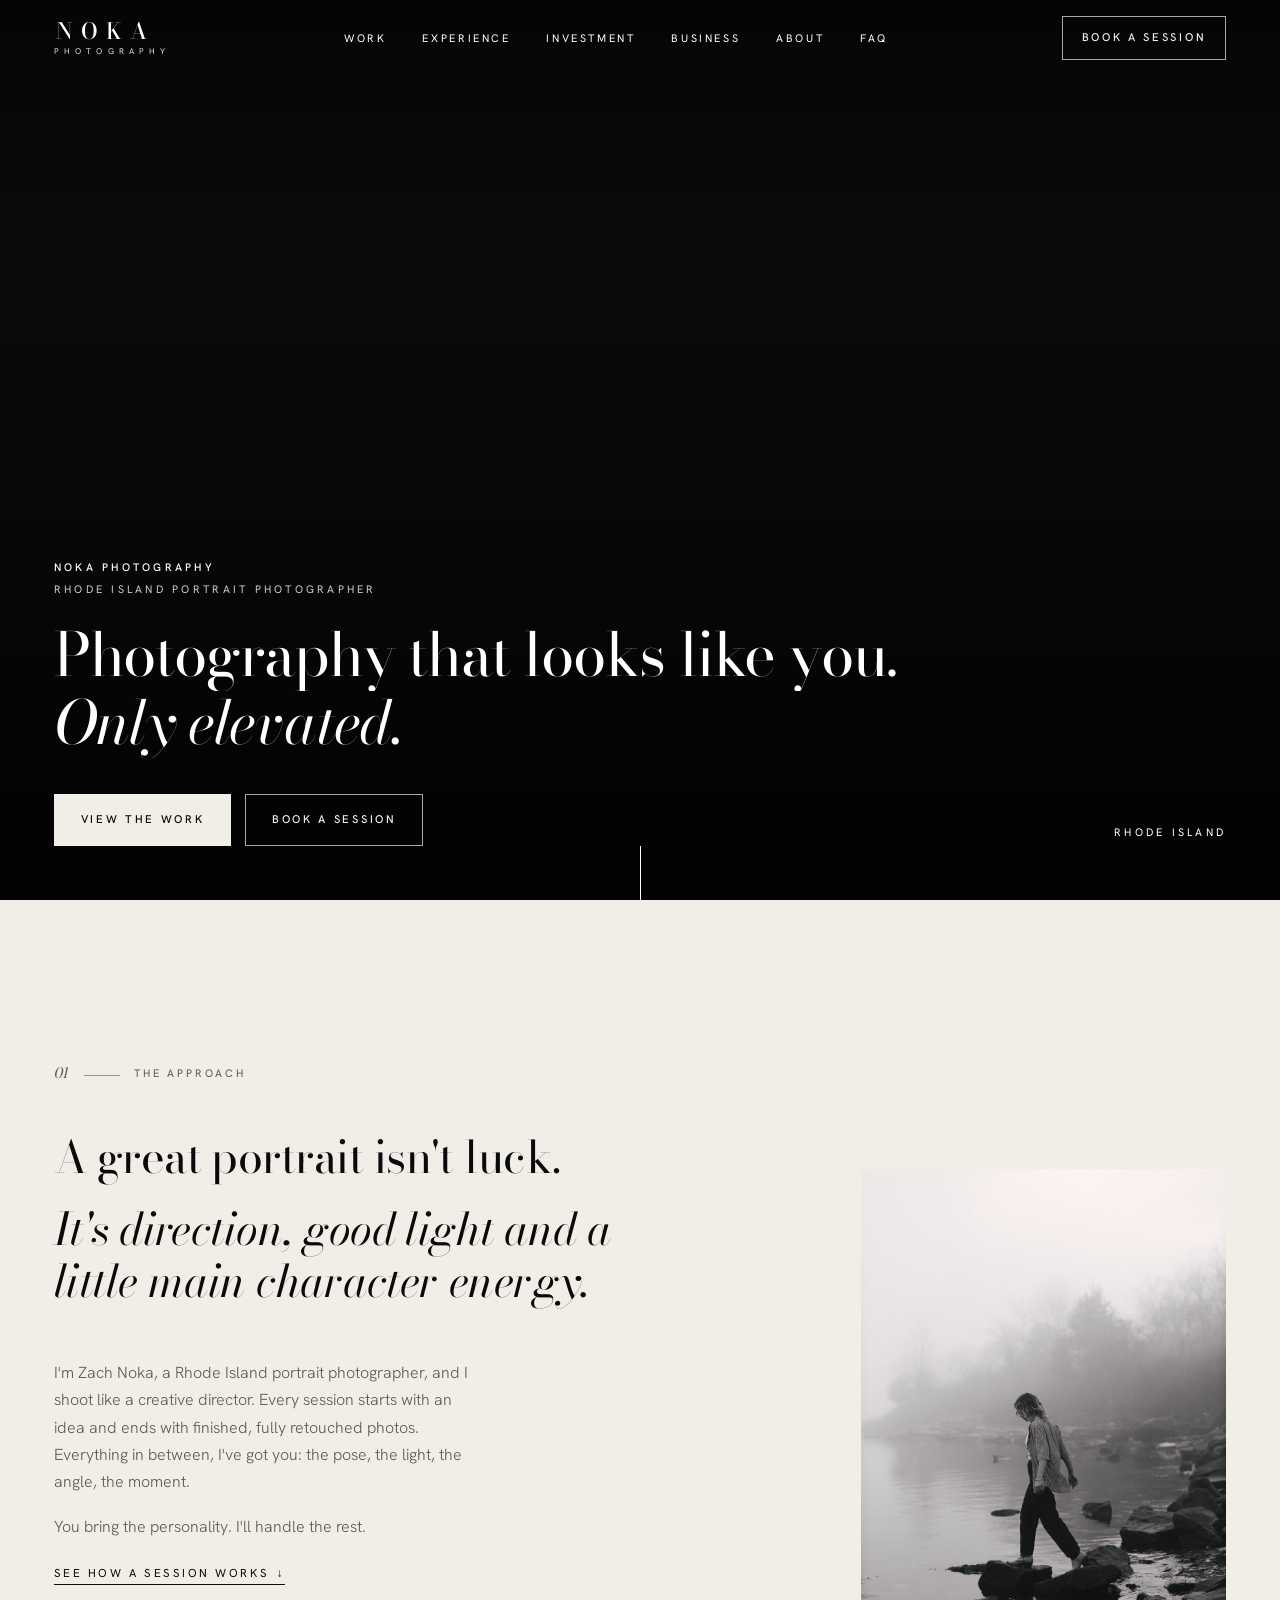
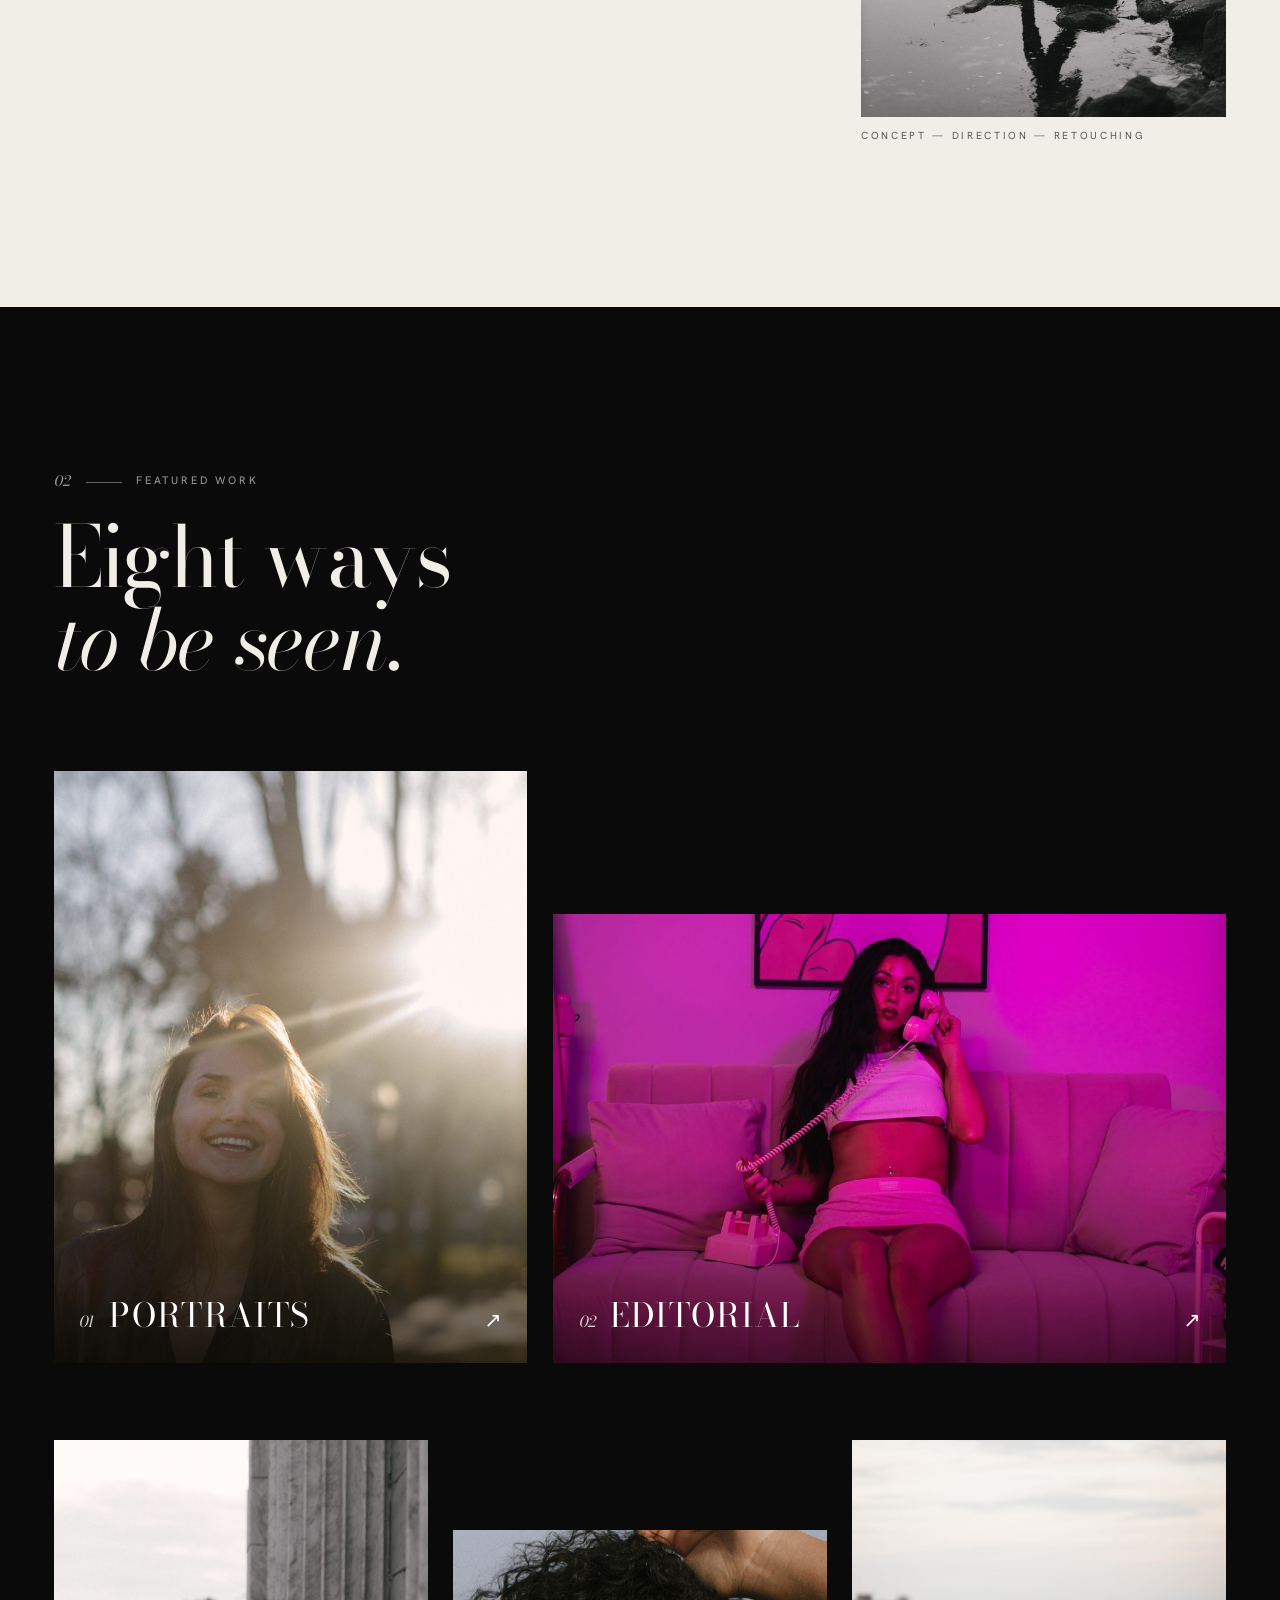
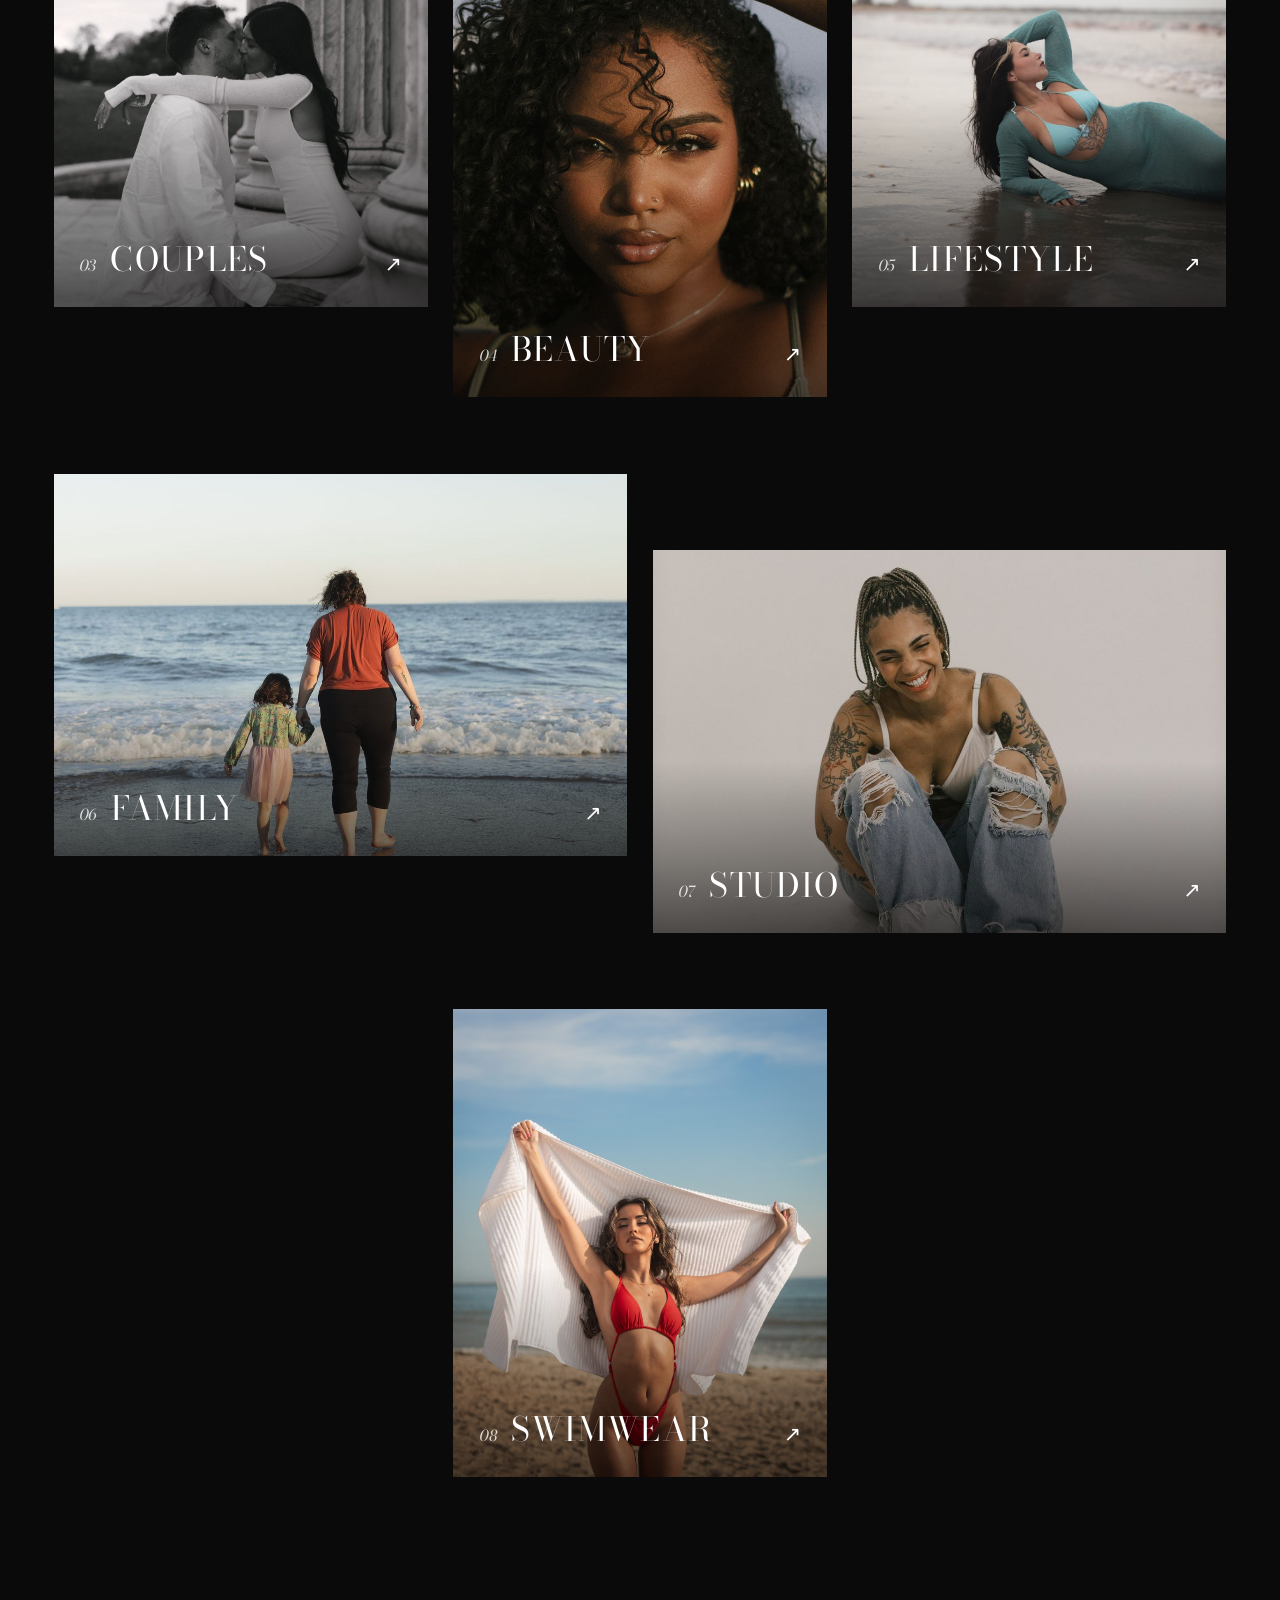
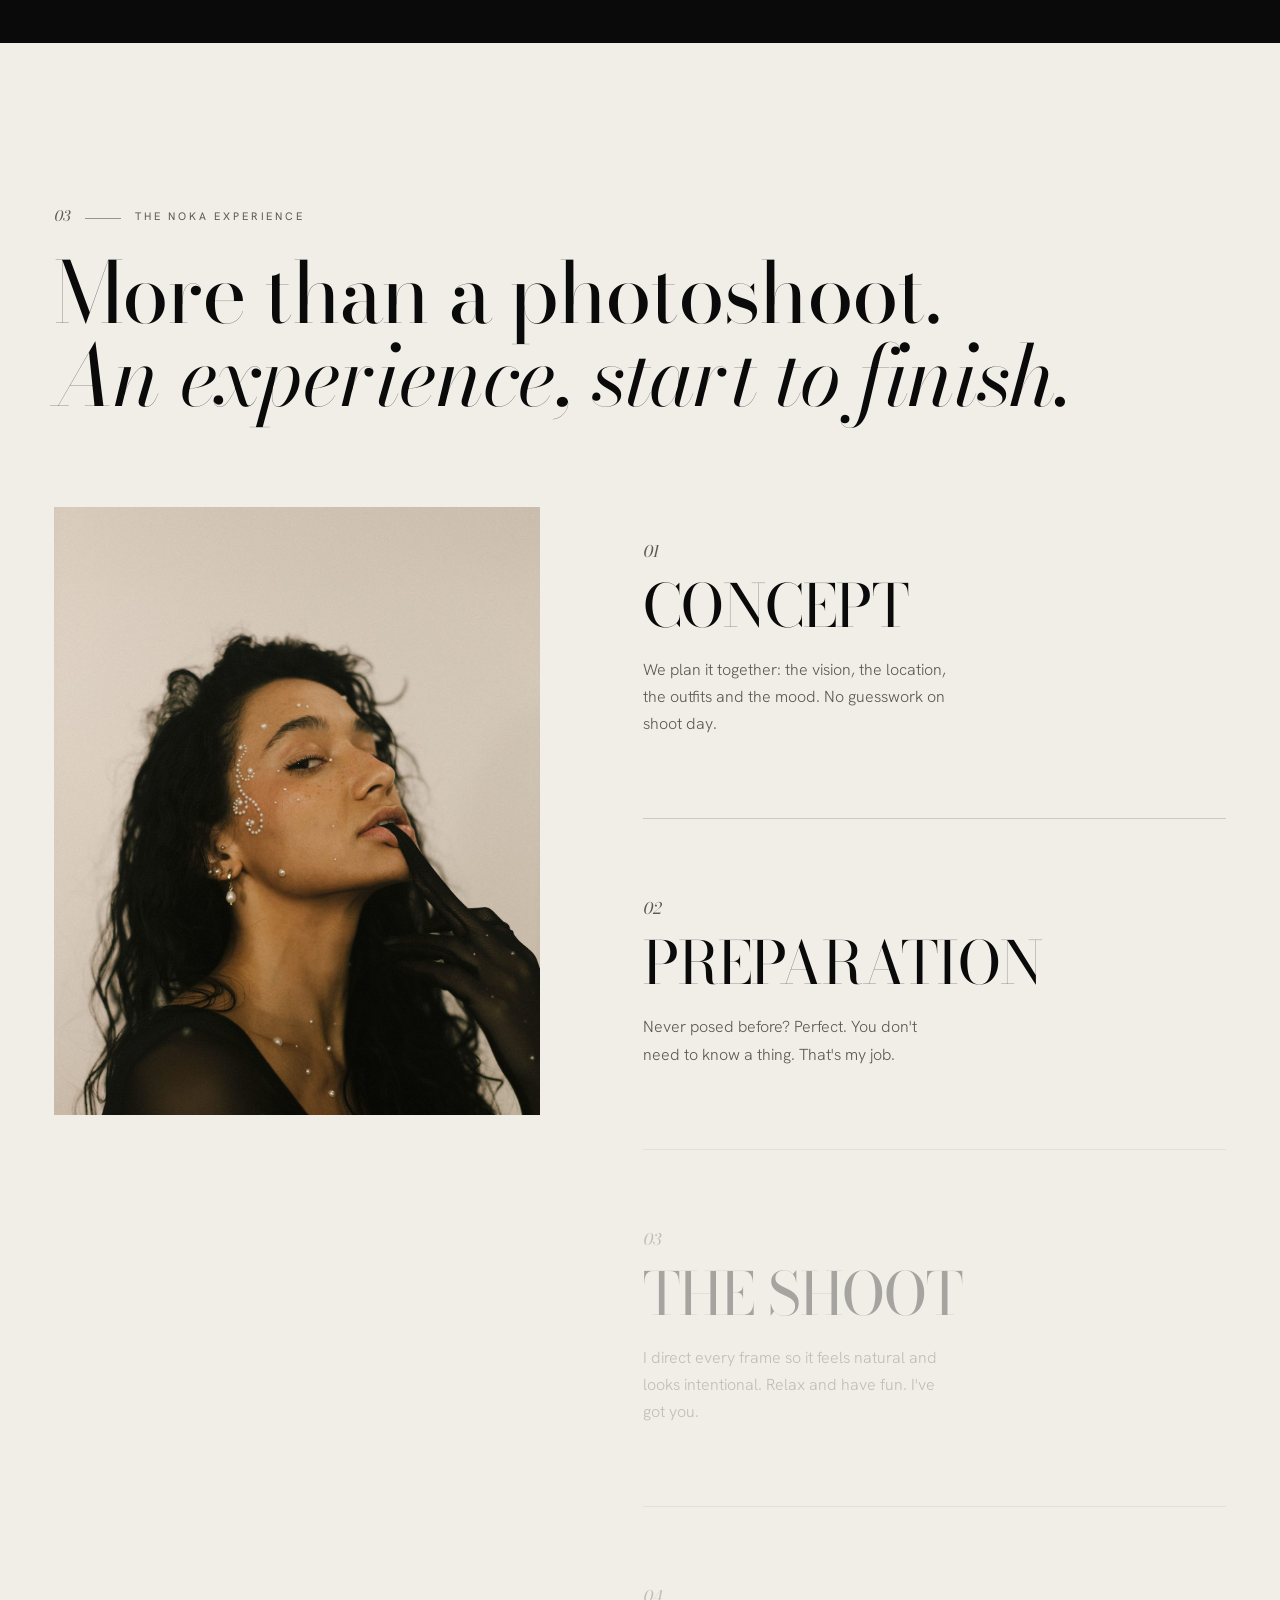
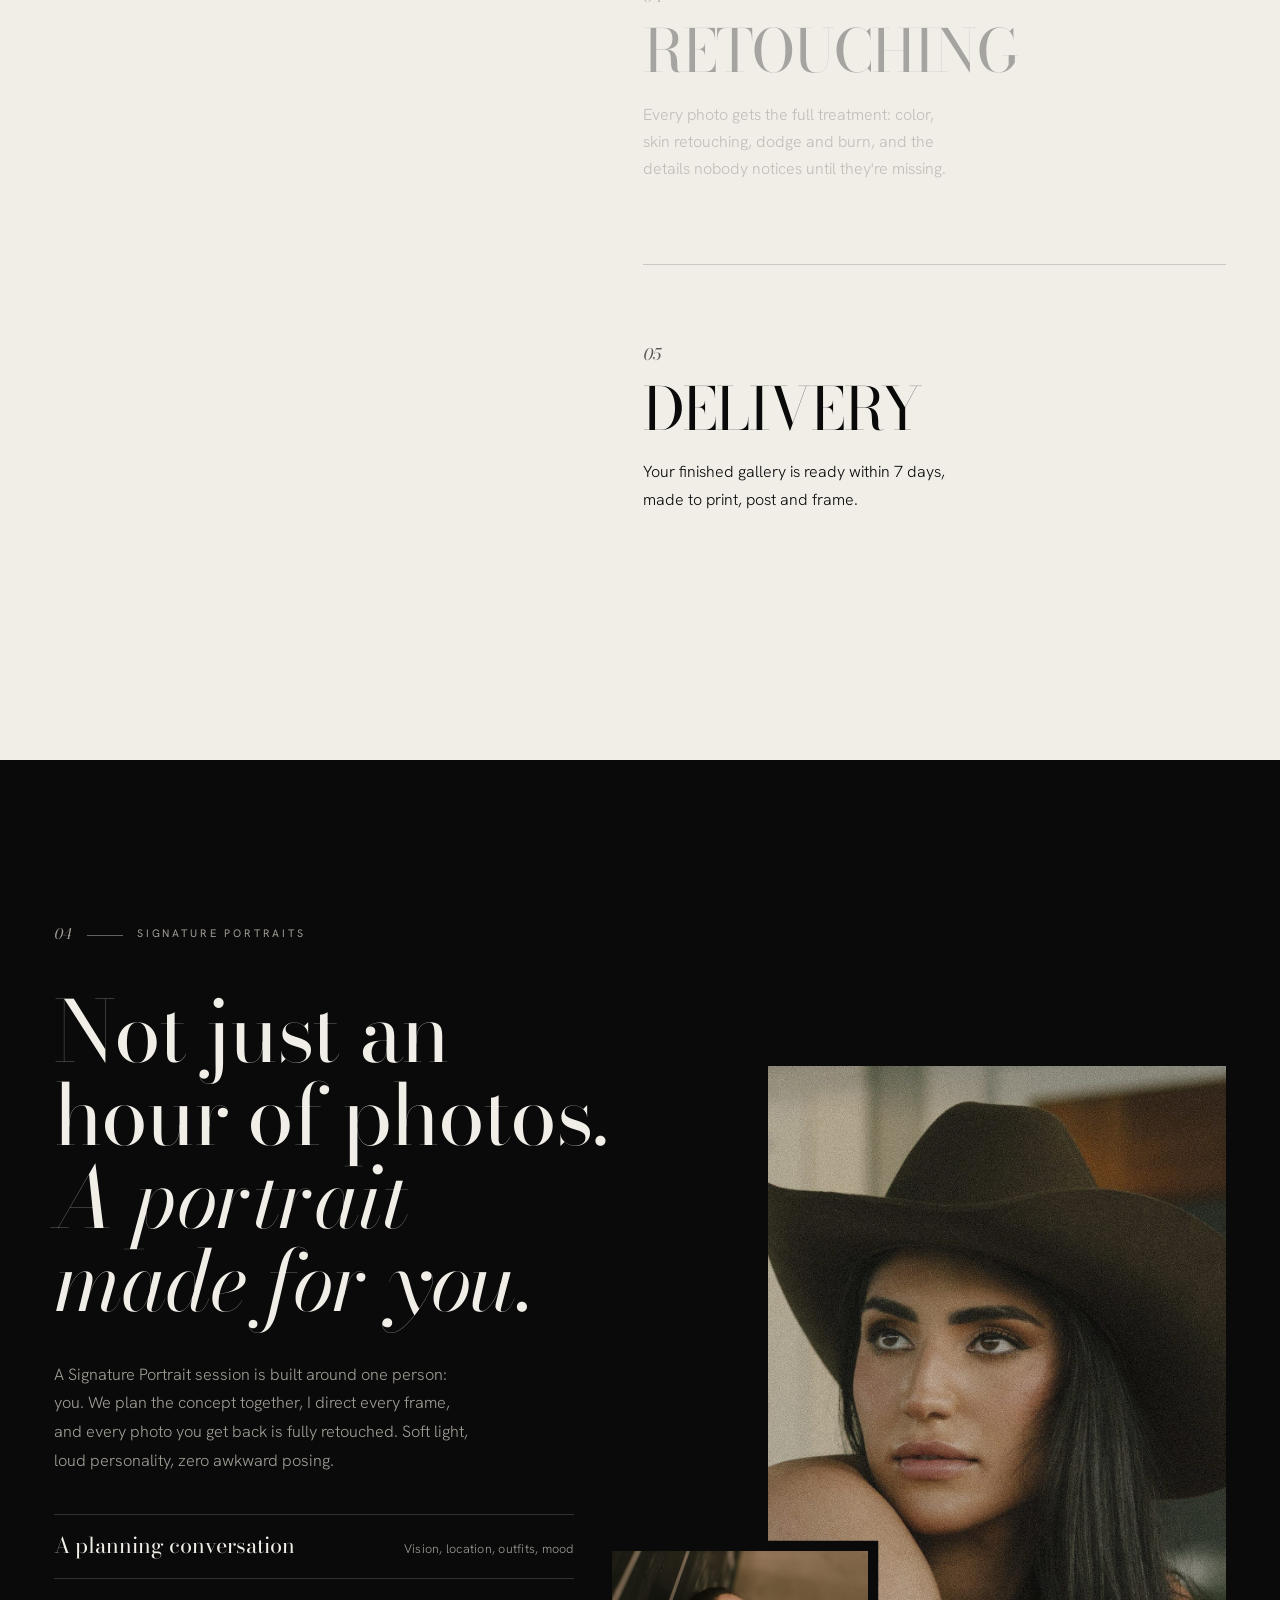
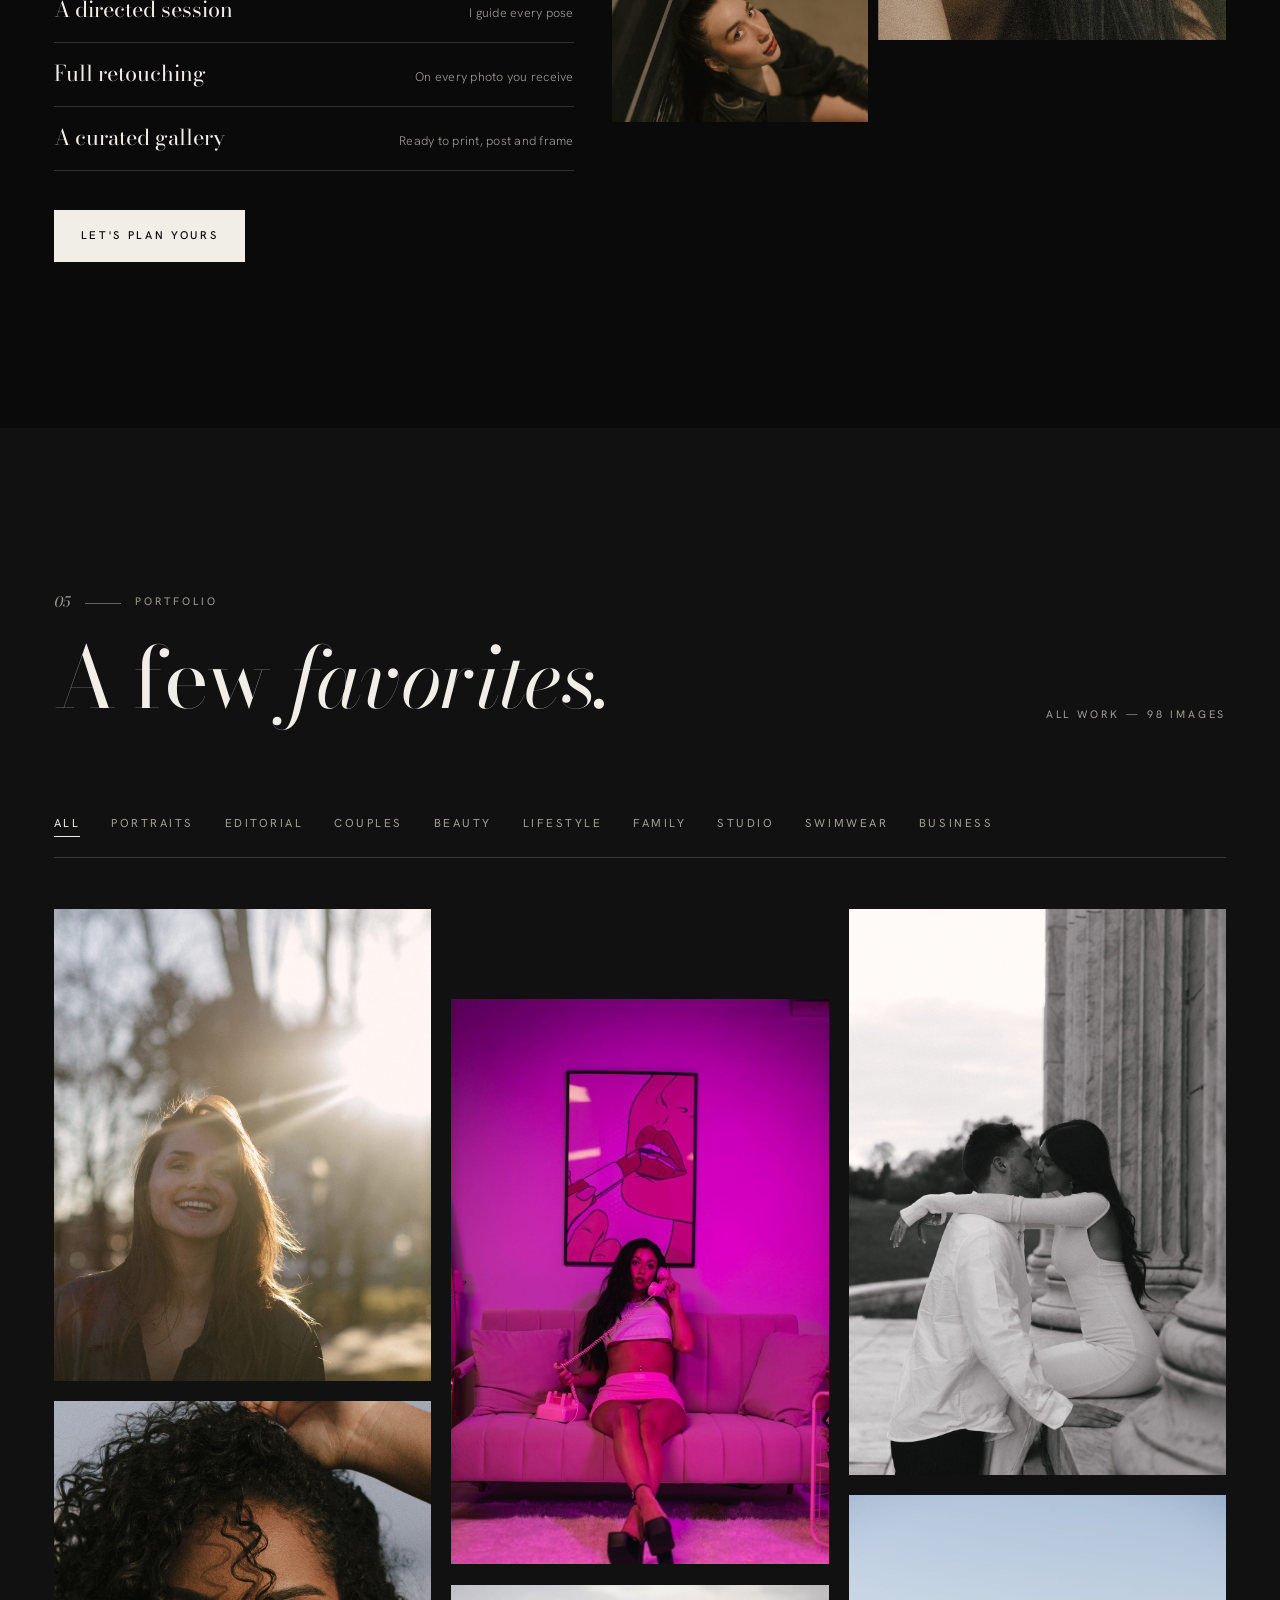
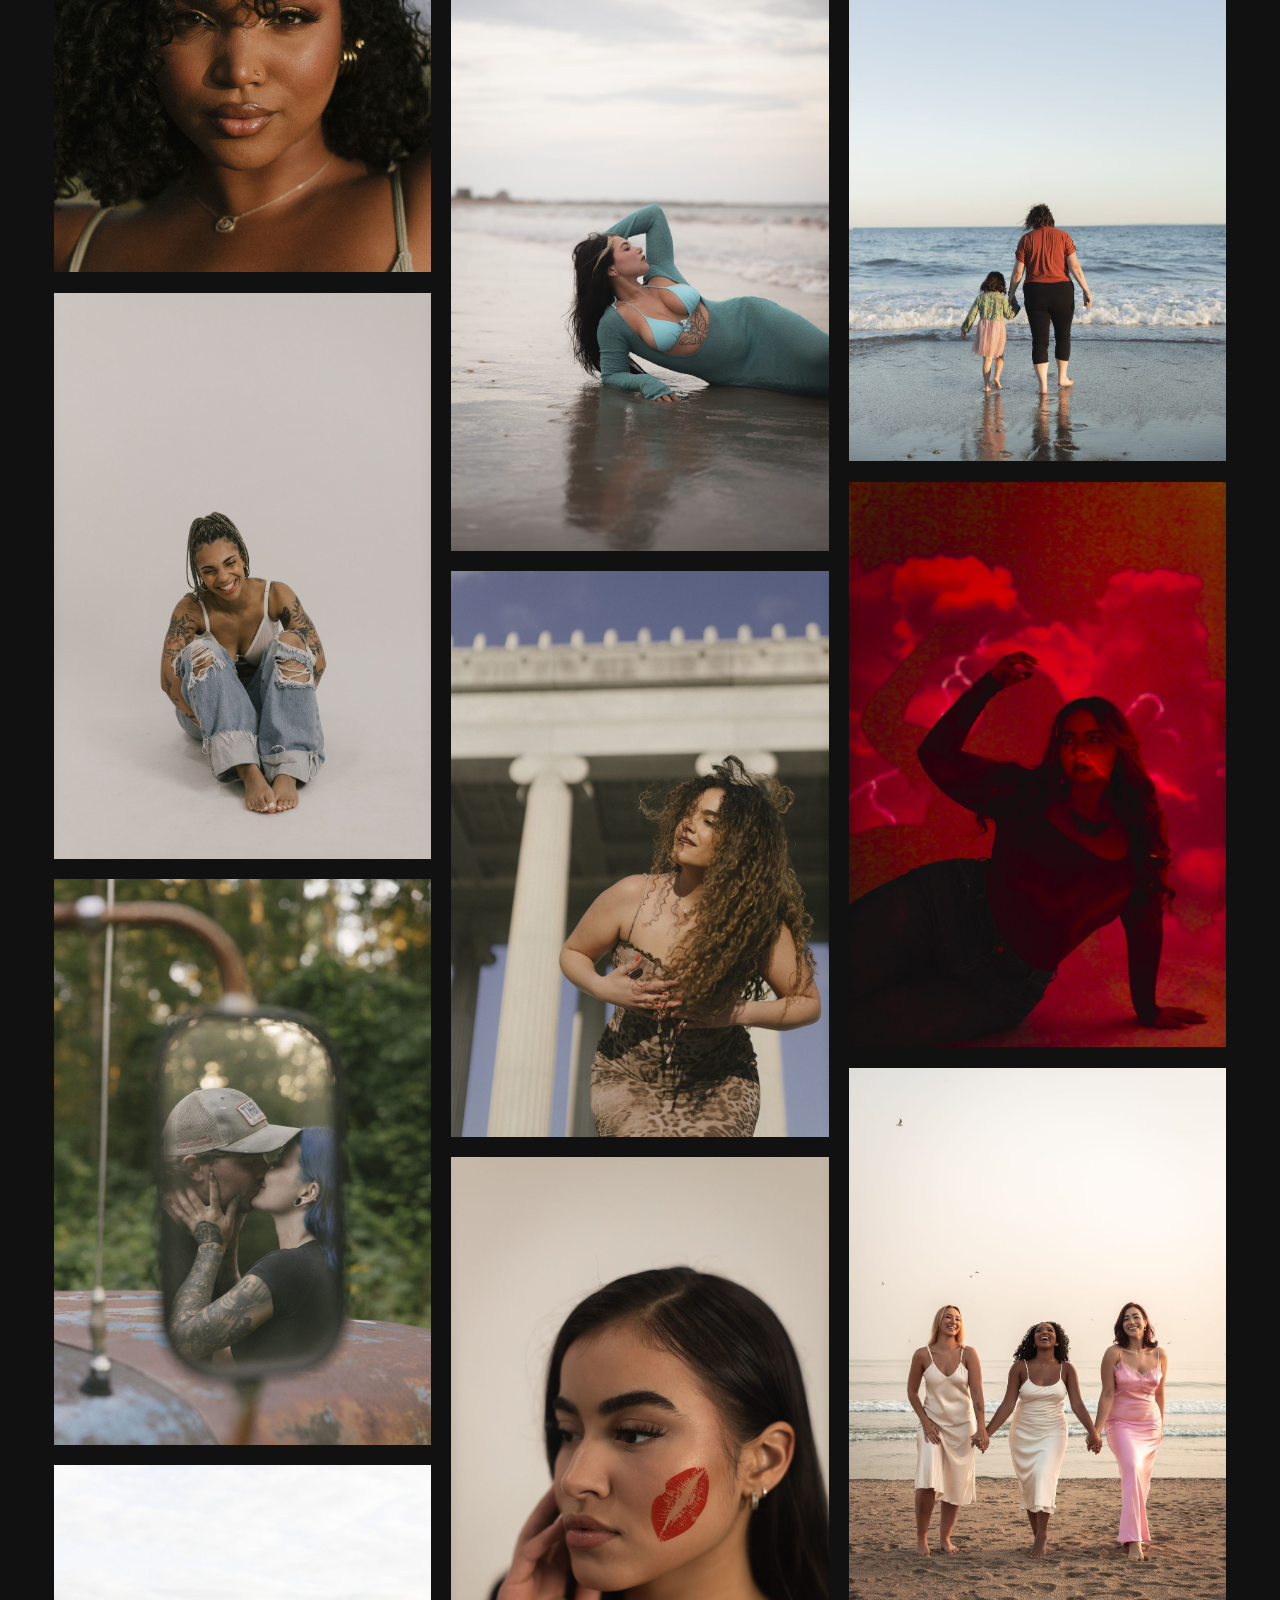
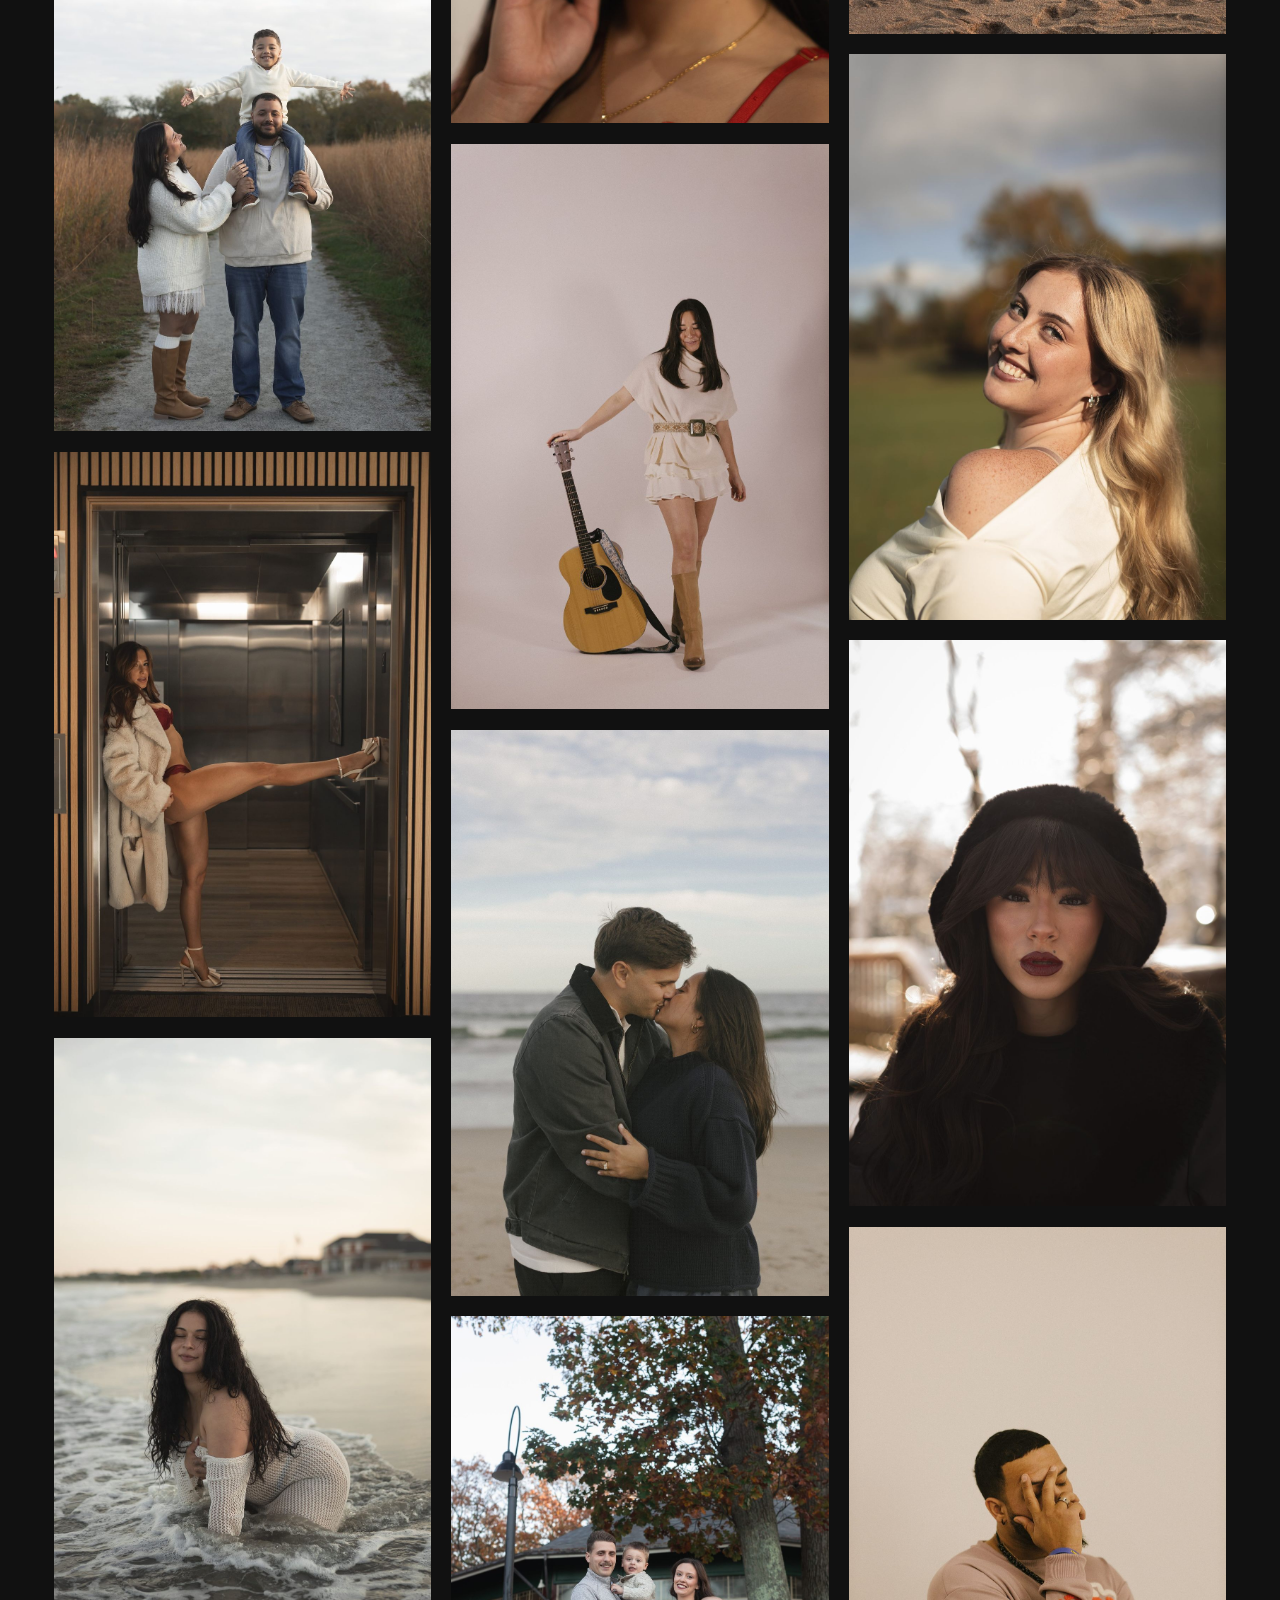
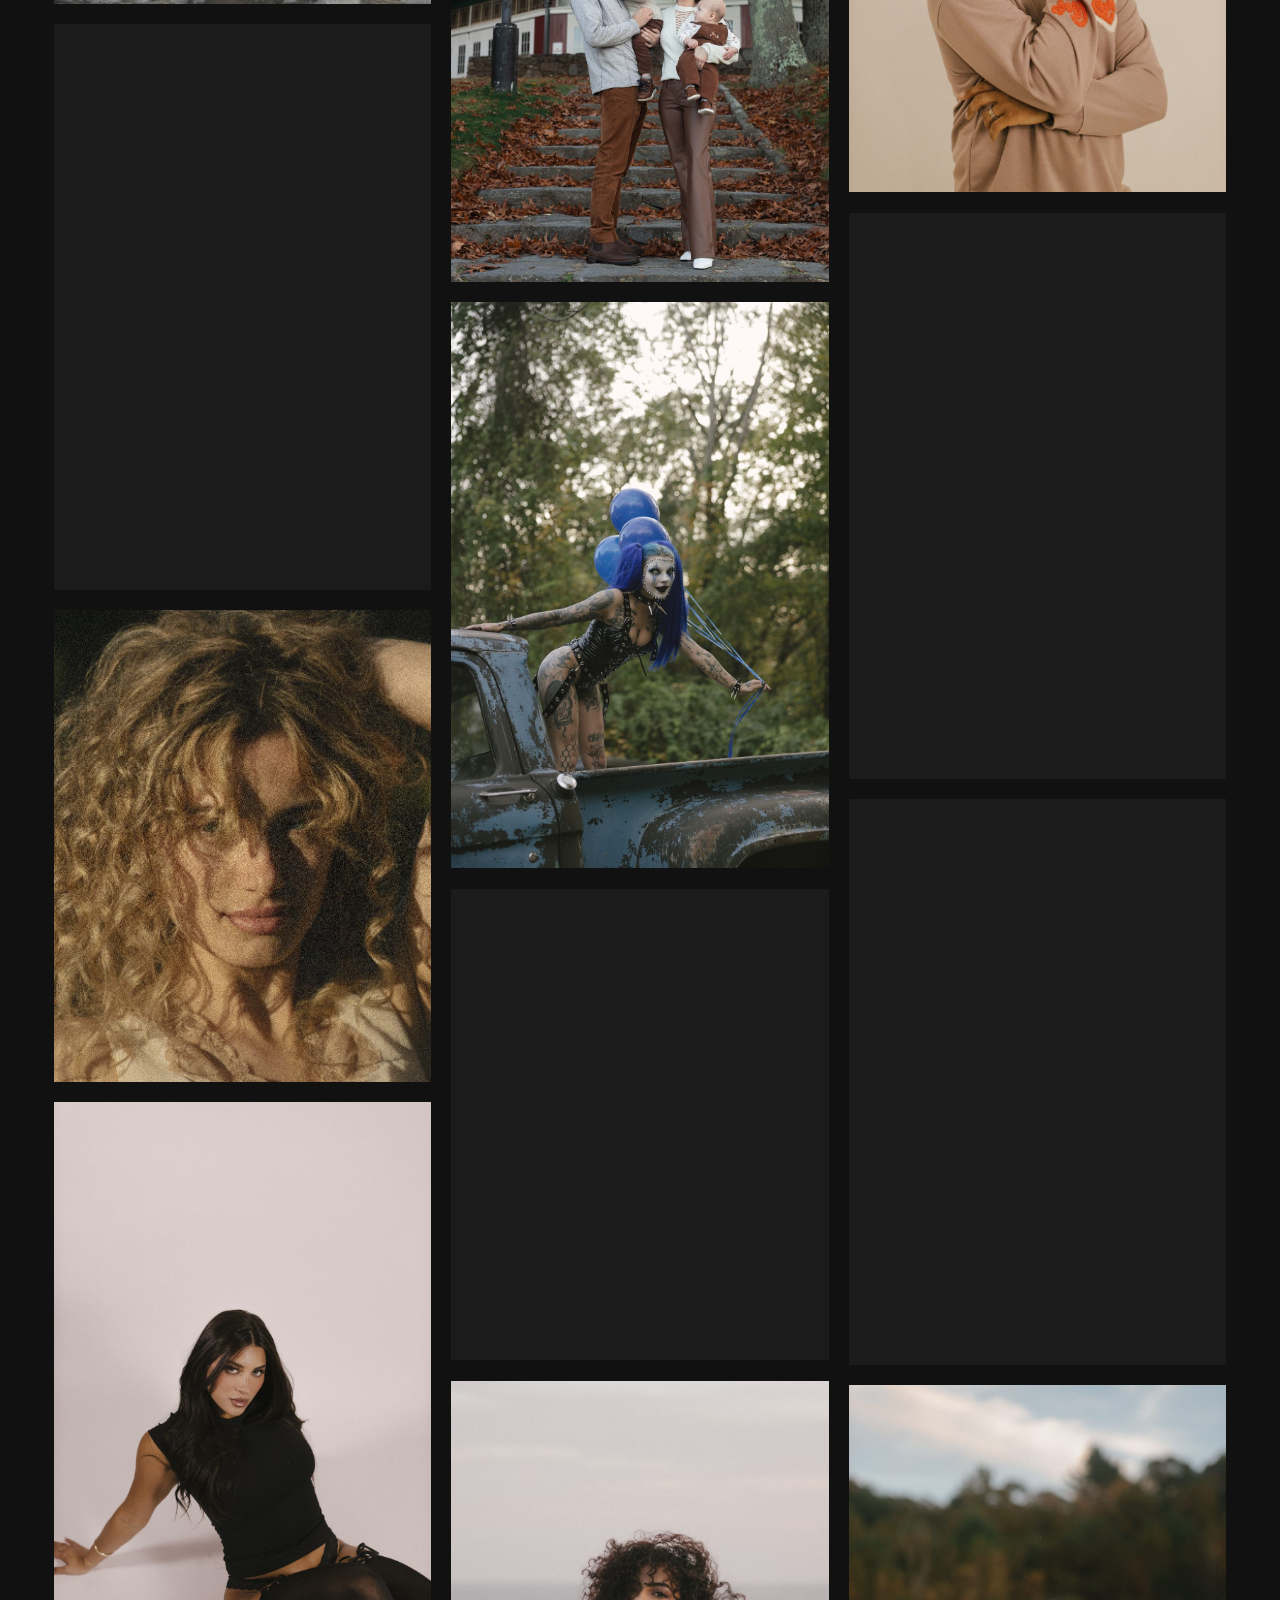
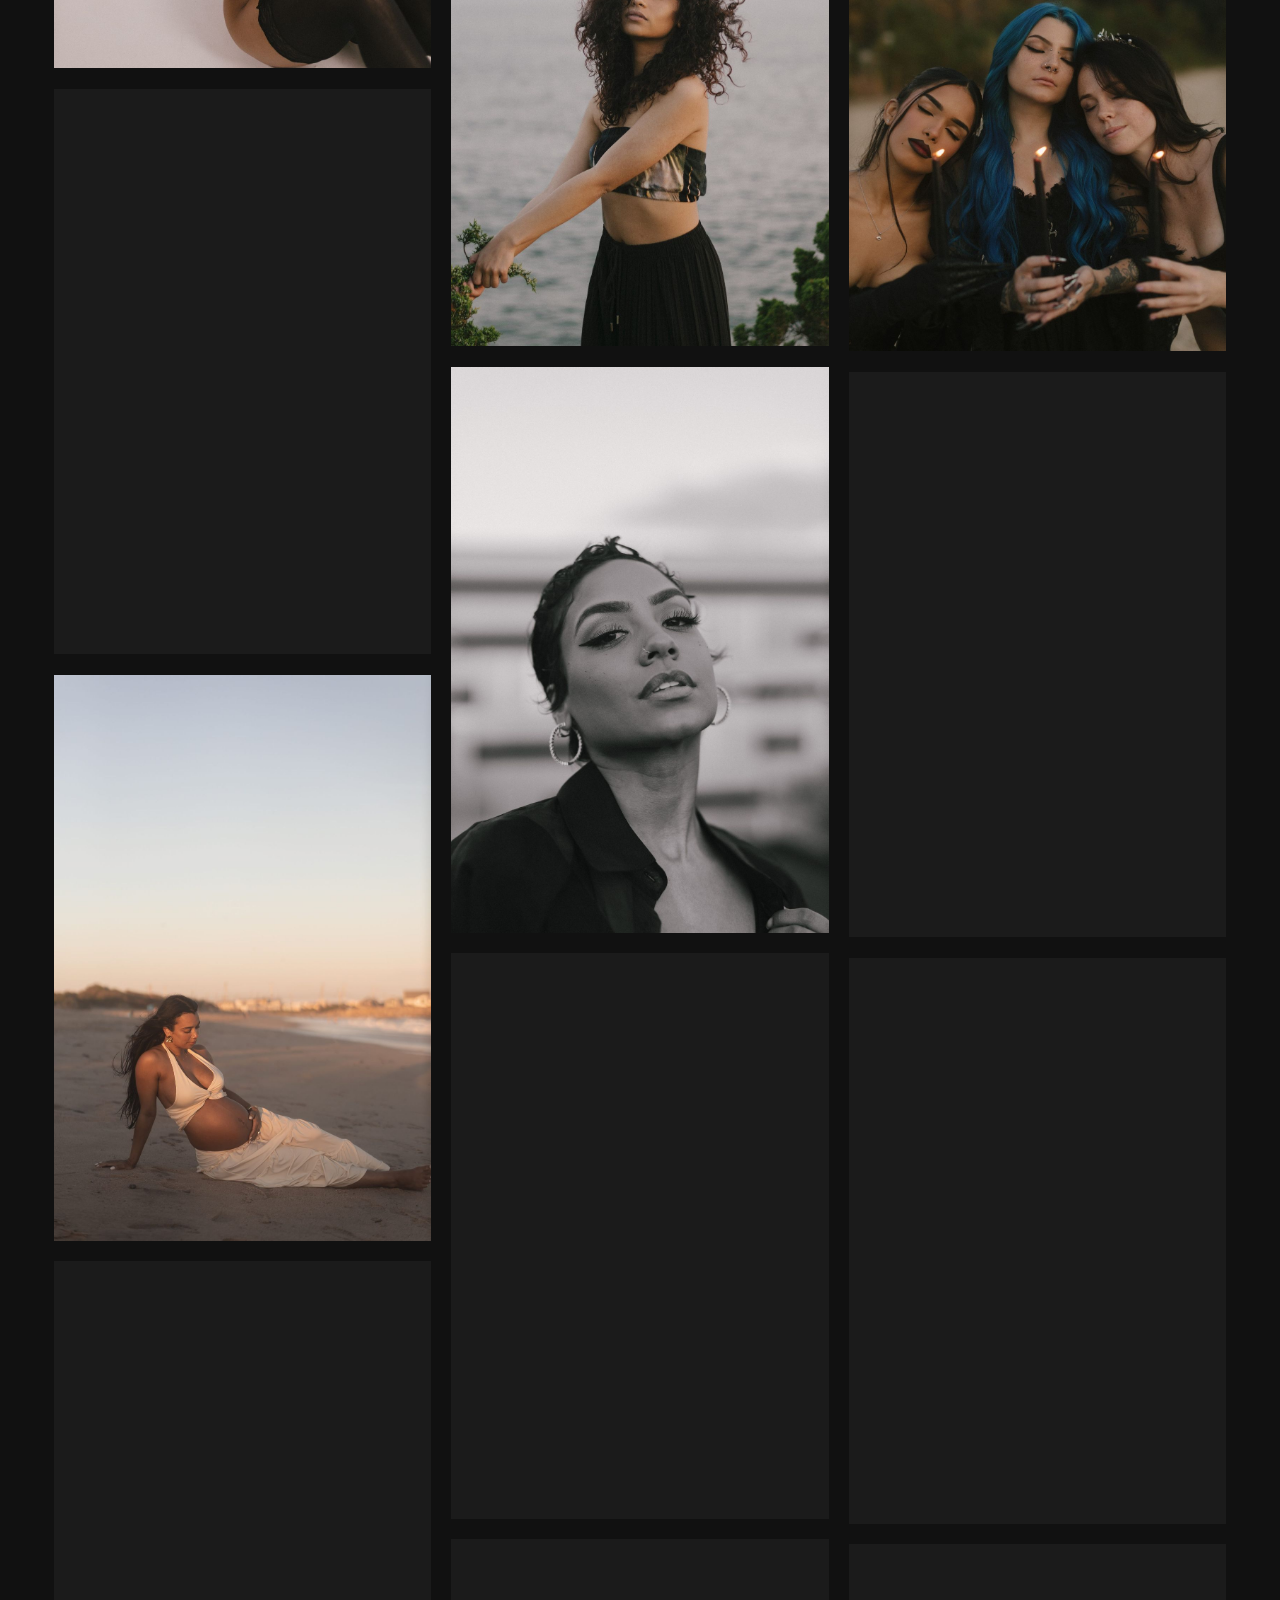
==== index.html @ 3f4f6e37 "Deploy prep: booking FAQ names the form, RI portrait kicker, branding in headshots title, gallery th" ====
<!doctype html>
<html lang="en">
<head>
  <meta charset="utf-8">
  <meta name="viewport" content="width=device-width, initial-scale=1, viewport-fit=cover">
  <script>document.documentElement.classList.add('js');setTimeout(function(){if(!window.__nokaReady)document.documentElement.classList.remove('js');},3000);</script>

  <!-- ======================= SEO ======================= -->
  <title>Noka Photography | Rhode Island Portrait, Family &amp; Couples Photographer</title>
  <meta name="description" content="Rhode Island photographer Zach Noka. Directed portrait, couples, proposal, family, graduation and headshot sessions in Providence and across RI, fully retouched.">
  <meta name="author" content="Noka Photography LLC">
  <meta name="robots" content="index, follow, max-image-preview:large">
  <meta name="geo.region" content="US-RI">
  <meta name="theme-color" content="#0a0a0a">
  <link rel="canonical" href="https://nokaphotography.com/">

  <meta property="og:type" content="website">
  <meta property="og:site_name" content="Noka Photography">
  <meta property="og:title" content="Noka Photography | Rhode Island Portrait, Family &amp; Couples Photographer">
  <meta property="og:description" content="Photography that looks like you. Only elevated. Portraits, couples, family, headshots and brand photography in Rhode Island.">
  <meta property="og:url" content="https://nokaphotography.com/">
  <meta property="og:image" content="https://nokaphotography.com/images/og-image.jpg">
  <meta property="og:image:width" content="1200">
  <meta property="og:image:height" content="630">
  <meta property="og:image:alt" content="Noka Photography: Rhode Island portrait and editorial photographer">
  <meta name="twitter:card" content="summary_large_image">
  <meta name="twitter:title" content="Noka Photography | Rhode Island Portrait, Family &amp; Couples Photographer">
  <meta name="twitter:description" content="Photography that looks like you. Only elevated.">
  <meta name="twitter:image" content="https://nokaphotography.com/images/og-image.jpg">

  <link rel="icon" href="favicon.svg" type="image/svg+xml">

  <script type="application/ld+json">
{
  "@context": "https://schema.org",
  "@graph": [
    {
      "@type": "ProfessionalService",
      "@id": "https://nokaphotography.com/#business",
      "name": "Noka Photography LLC",
      "alternateName": "Noka Photography",
      "description": "Rhode Island photographer for portraits, couples and proposals, families, graduation, headshots, events and brand photography for local businesses.",
      "url": "https://nokaphotography.com/",
      "image": "https://nokaphotography.com/images/og-image.jpg",
      "email": "nokaphotographyllc@gmail.com",
      "priceRange": "$$",
      "founder": {
        "@id": "https://nokaphotography.com/#zach"
      },
      "areaServed": [
        {
          "@type": "State",
          "name": "Rhode Island"
        },
        {
          "@type": "State",
          "name": "Massachusetts"
        },
        {
          "@type": "State",
          "name": "Connecticut"
        }
      ],
      "address": {
        "@type": "PostalAddress",
        "addressLocality": "Providence",
        "addressRegion": "RI",
        "addressCountry": "US"
      },
      "sameAs": [
        "https://www.instagram.com/nokakodaks/"
      ],
      "knowsAbout": [
        "Portrait photography",
        "Couples photography",
        "Proposal photography",
        "Family photography",
        "Maternity photography",
        "Newborn photography",
        "Graduation photography",
        "Headshot photography",
        "Event photography",
        "Commercial photography",
        "Editorial photography",
        "Beauty photography",
        "Lifestyle photography",
        "Swimwear photography"
      ],
      "hasOfferCatalog": {
        "@type": "OfferCatalog",
        "name": "Photography sessions",
        "itemListElement": [
          {
            "@type": "Offer",
            "itemOffered": {
              "@type": "Service",
              "name": "Signature Session"
            },
            "price": "500",
            "priceCurrency": "USD",
            "priceSpecification": {
              "@type": "PriceSpecification",
              "minPrice": "500",
              "priceCurrency": "USD"
            }
          },
          {
            "@type": "Offer",
            "itemOffered": {
              "@type": "Service",
              "name": "Editorial Session"
            },
            "price": "750",
            "priceCurrency": "USD",
            "priceSpecification": {
              "@type": "PriceSpecification",
              "minPrice": "750",
              "priceCurrency": "USD"
            }
          },
          {
            "@type": "Offer",
            "itemOffered": {
              "@type": "Service",
              "name": "Premium Editorial Concept"
            },
            "price": "1200",
            "priceCurrency": "USD",
            "priceSpecification": {
              "@type": "PriceSpecification",
              "minPrice": "1200",
              "priceCurrency": "USD"
            }
          },
          {
            "@type": "Offer",
            "itemOffered": {
              "@type": "Service",
              "name": "Concept Studio Session"
            },
            "price": "250",
            "priceCurrency": "USD",
            "priceSpecification": {
              "@type": "PriceSpecification",
              "minPrice": "250",
              "priceCurrency": "USD"
            }
          },
          {
            "@type": "Offer",
            "itemOffered": {
              "@type": "Service",
              "name": "Mini Session"
            },
            "price": "250",
            "priceCurrency": "USD",
            "priceSpecification": {
              "@type": "PriceSpecification",
              "minPrice": "250",
              "priceCurrency": "USD"
            }
          },
          {
            "@type": "Offer",
            "itemOffered": {
              "@type": "Service",
              "name": "Couples Session"
            },
            "price": "850",
            "priceCurrency": "USD",
            "priceSpecification": {
              "@type": "PriceSpecification",
              "minPrice": "850",
              "priceCurrency": "USD"
            }
          },
          {
            "@type": "Offer",
            "itemOffered": {
              "@type": "Service",
              "name": "Family Session"
            },
            "price": "850",
            "priceCurrency": "USD",
            "priceSpecification": {
              "@type": "PriceSpecification",
              "minPrice": "850",
              "priceCurrency": "USD"
            }
          },
          {
            "@type": "Offer",
            "itemOffered": {
              "@type": "Service",
              "name": "Graduation Session"
            },
            "price": "550",
            "priceCurrency": "USD",
            "priceSpecification": {
              "@type": "PriceSpecification",
              "minPrice": "550",
              "priceCurrency": "USD"
            }
          },
          {
            "@type": "Offer",
            "itemOffered": {
              "@type": "Service",
              "name": "Graduation Group Session (per person, 5 or more)"
            },
            "price": "200",
            "priceCurrency": "USD",
            "priceSpecification": {
              "@type": "PriceSpecification",
              "minPrice": "200",
              "priceCurrency": "USD"
            }
          },
          {
            "@type": "Offer",
            "itemOffered": {
              "@type": "Service",
              "name": "Headshots"
            },
            "price": "200",
            "priceCurrency": "USD",
            "priceSpecification": {
              "@type": "PriceSpecification",
              "minPrice": "200",
              "priceCurrency": "USD"
            }
          },
          {
            "@type": "Offer",
            "itemOffered": {
              "@type": "Service",
              "name": "Team Headshots (per person, 3 or more)"
            },
            "price": "175",
            "priceCurrency": "USD",
            "priceSpecification": {
              "@type": "PriceSpecification",
              "minPrice": "175",
              "priceCurrency": "USD"
            }
          },
          {
            "@type": "Offer",
            "itemOffered": {
              "@type": "Service",
              "name": "Event Coverage"
            },
            "price": "950",
            "priceCurrency": "USD",
            "priceSpecification": {
              "@type": "PriceSpecification",
              "minPrice": "950",
              "priceCurrency": "USD"
            }
          },
          {
            "@type": "Offer",
            "itemOffered": {
              "@type": "Service",
              "name": "Brand & Campaign Photography"
            }
          }
        ]
      }
    },
    {
      "@type": "Person",
      "@id": "https://nokaphotography.com/#zach",
      "name": "Zach Noka",
      "jobTitle": "Photographer",
      "worksFor": {
        "@id": "https://nokaphotography.com/#business"
      },
      "image": "https://nokaphotography.com/images/about-01.jpg",
      "sameAs": [
        "https://www.instagram.com/nokakodaks/"
      ]
    },
    {
      "@type": "WebSite",
      "@id": "https://nokaphotography.com/#website",
      "name": "Noka Photography",
      "url": "https://nokaphotography.com/",
      "publisher": {
        "@id": "https://nokaphotography.com/#business"
      }
    }
  ]
}
  </script>
  <script type="application/ld+json">
{
  "@context": "https://schema.org",
  "@type": "FAQPage",
  "mainEntity": [
    {
      "@type": "Question",
      "name": "How do I book?",
      "acceptedAnswer": {
        "@type": "Answer",
        "text": "Fill out the inquiry form on this page or send me a DM on Instagram (@nokakodaks). Tell me what you have in mind, your preferred date, and your location. I’ll reply with availability and send over the details to lock in your session."
      }
    },
    {
      "@type": "Question",
      "name": "Where are you located?",
      "acceptedAnswer": {
        "@type": "Answer",
        "text": "I’m based in Providence, Rhode Island and shoot throughout RI, MA and CT."
      }
    },
    {
      "@type": "Question",
      "name": "Do you help with posing?",
      "acceptedAnswer": {
        "@type": "Answer",
        "text": "Yes. You don’t need any modeling experience. I’ll direct you throughout the shoot, so you’re never left guessing what to do with your hands."
      }
    },
    {
      "@type": "Question",
      "name": "Can I choose my own location?",
      "acceptedAnswer": {
        "@type": "Answer",
        "text": "Absolutely. Pick somewhere that means something to you, or I’ll suggest spots that suit the look you want. I’ll check the light and logistics beforehand."
      }
    },
    {
      "@type": "Question",
      "name": "How many photos do I receive?",
      "acceptedAnswer": {
        "@type": "Answer",
        "text": "It depends on the session: 25 edited images for a Signature Session, 40 for an Editorial Session, 10 for Concept Studio and Mini Sessions, and a set minimum for every other session (see Investment). Everything is delivered in a private online gallery. For portrait sessions you can add 5 more edited images for $75, or get the full edited gallery for $150."
      }
    },
    {
      "@type": "Question",
      "name": "How long does editing take?",
      "acceptedAnswer": {
        "@type": "Answer",
        "text": "Portrait sessions are delivered in 5–7 days. Couples, family, graduation and headshot galleries are ready within 7 days, and events within 10 days. Need it sooner? Rush delivery in 72 hours is a $50 portrait add-on. Your gallery link arrives by email."
      }
    },
    {
      "@type": "Question",
      "name": "Do you travel?",
      "acceptedAnswer": {
        "@type": "Answer",
        "text": "Yes. Sessions within 25 miles of Providence, RI have no travel fee. Beyond that, it’s $0.75 per mile for the extra distance (round trip). Parking or entry fees at your location are covered by the client. You’ll always know the total before we book. I’m also open to destination shoots."
      }
    },
    {
      "@type": "Question",
      "name": "Can I request a specific concept?",
      "acceptedAnswer": {
        "@type": "Answer",
        "text": "Yes, and I encourage it. Send me reference photos or ideas before the shoot and we’ll plan around them."
      }
    },
    {
      "@type": "Question",
      "name": "Do you provide unedited photos?",
      "acceptedAnswer": {
        "@type": "Answer",
        "text": "No. I deliver only finished, edited images. Every photo gets color correcting, skin retouching, and enhancement like dodge and burn, plus clone stamping where needed."
      }
    },
    {
      "@type": "Question",
      "name": "What if I need to reschedule?",
      "acceptedAnswer": {
        "@type": "Answer",
        "text": "Let me know at least 48 hours ahead (7 days for events) and we’ll find a new time. For portrait sessions, one free reschedule is included. After that, a new deposit holds a new date. If weather or an emergency comes up, we’ll work it out together."
      }
    },
    {
      "@type": "Question",
      "name": "How do deposits and payment work?",
      "acceptedAnswer": {
        "@type": "Answer",
        "text": "A non-refundable deposit holds your date and comes off your total. It’s $100 for portrait, couples, family and individual grad sessions, $50 for headshots and grad groups, and $150 for events. The balance is due the day of your session, cash preferred. All other usual payment options are welcome too. Gift cards are available for any session."
      }
    },
    {
      "@type": "Question",
      "name": "What can I do with my photos?",
      "acceptedAnswer": {
        "@type": "Answer",
        "text": "These are your memories, so enjoy them! Print them, share them, post them, and gift them to family and friends. If you’d like to use them for business or sell them, just reach out first and we’ll work it out. I may share a few favorites on my page or portfolio. If you’d rather I didn’t, just let me know. Prints and photo books are also available. Just ask."
      }
    }
  ]
}
  </script>

  <!-- ======================= FONTS & PERFORMANCE ======================= -->
  <link rel="preconnect" href="https://fonts.googleapis.com">
  <link rel="preconnect" href="https://fonts.gstatic.com" crossorigin>
  <link rel="stylesheet" href="https://fonts.googleapis.com/css2?family=Bodoni+Moda:ital,opsz,wght@0,6..96,400;0,6..96,500;1,6..96,400;1,6..96,500&family=Hanken+Grotesk:wght@300;400;500&display=swap">
  <link rel="preload" as="image" href="images/hero-desktop-bed.jpg" media="(min-width: 700px)" fetchpriority="high">
  <link rel="preload" as="image" href="images/hero-mobile-fairy.jpg" media="(max-width: 699px)" fetchpriority="high">
  <link rel="stylesheet" href="css/styles.css">
</head>

<body>
  <a class="skip-link" href="#main">Skip to content</a>

  <!-- ======================= COMPONENT: NAVIGATION ======================= -->
  <header class="nav" id="nav">
    <a class="logo" href="#top" aria-label="Noka Photography, home">
      <span class="logo__main">NOKA</span>
      <span class="logo__sub">Photography</span>
    </a>

    <nav class="nav__links" aria-label="Primary">
      <a href="#portfolio">Work</a>
      <a href="#experience">Experience</a>
      <a href="#investment">Investment</a>
      <a href="#business">Business</a>
      <a href="#about">About</a>
      <a href="#faq">FAQ</a>
    </nav>

    <a class="btn btn--light btn--sm nav__cta" href="#inquire">Book a session</a>

    <button class="nav__toggle" id="menuToggle" aria-expanded="false" aria-controls="menu">
      <span class="nav__toggle-label" data-open="Menu" data-close="Close">Menu</span>
    </button>
  </header>

  <div class="menu" id="menu" aria-hidden="true">
    <nav class="menu__links" aria-label="Mobile">
      <a href="#portfolio">Work</a>
      <a href="#experience">Experience</a>
      <a href="#investment">Investment</a>
      <a href="#business">For Businesses</a>
      <a href="#about">About</a>
      <a href="#faq">FAQ</a>
      <a href="#inquire">Book a session</a>
    </nav>
    <div class="menu__foot">
      <a href="mailto:nokaphotographyllc@gmail.com">nokaphotographyllc@gmail.com</a>
      <a href="https://www.instagram.com/nokakodaks/" target="_blank" rel="noopener">@nokakodaks</a>
    </div>
  </div>

  <main id="main">

    <!-- ======================= 1. COMPONENT: HERO ======================= -->
    <section class="hero" id="top" aria-labelledby="hero-title">
      <div class="hero__media">
        <picture>
          <source media="(max-width: 699px)" srcset="images/hero-mobile-fairy.jpg">
          <img class="hero__img" id="heroImg" src="images/hero-desktop-bed.jpg" width="1920" height="1080"
               alt="Editorial portrait by Noka Photography, Rhode Island portrait photographer"
               fetchpriority="high" decoding="async">
        </picture>
      </div>
      <div class="hero__shade" aria-hidden="true"></div>

      <div class="hero__content wrap">
        <div class="hero__copy">
          <p class="hero__kicker"><span>Noka Photography</span><span>Rhode Island Portrait Photographer</span></p>
          <h1 id="hero-title" class="hero__title">
            <span class="line"><span>Photography that looks like you.</span></span>
            <span class="line"><span><em>Only elevated.</em></span></span>
          </h1>
          <div class="hero__actions">
            <a class="btn btn--solid-light" href="#portfolio">View the work</a>
            <a class="btn btn--light" href="#inquire">Book a session</a>
          </div>
        </div>
        <p class="hero__meta">Rhode Island</p>
      </div>
      <a class="hero__scroll" href="#intro" aria-label="Scroll to introduction"><span></span></a>
    </section>

    <!-- ======================= 2. INTRODUCTION ======================= -->
    <section class="section section--paper intro" id="intro" aria-labelledby="intro-title">
      <div class="wrap intro__grid">
        <div class="intro__text">
          <p class="eyebrow reveal"><span>01</span> The approach</p>
          <h2 id="intro-title" class="statement reveal">
            A great portrait isn't luck.
            <em>It's direction, good light and a little main character energy.</em>
          </h2>
          <div class="intro__body reveal">
            <p>I'm Zach Noka, a Rhode Island portrait photographer, and I shoot like a creative director. Every session starts with an idea and ends with finished, fully retouched photos. Everything in between, I've got you: the pose, the light, the angle, the moment.</p>
            <p>You bring the personality. I'll handle the rest.</p>
            <a class="link-arrow" href="#experience">See how a session works <span aria-hidden="true">↓</span></a>
          </div>
        </div>
        <figure class="intro__figure reveal">
          <div class="mask">
            <img src="images/intro-01.jpg" width="1000" height="1500" loading="lazy" decoding="async"
                 alt="Portrait of a client directed by Noka Photography in Rhode Island">
          </div>
          <figcaption>Concept &mdash; Direction &mdash; Retouching</figcaption>
        </figure>
      </div>
    </section>

    <!-- ======================= 3. FEATURED WORK (category covers) ======================= -->
    <section class="section section--ink work" id="work" aria-labelledby="work-title">
      <div class="wrap">
        <header class="sec-head">
          <p class="eyebrow reveal"><span>02</span> Featured work</p>
          <h2 id="work-title" class="display reveal">Eight ways<br><em>to be seen.</em></h2>
        </header>

        <div class="work__grid">
          <a class="tile tile--a reveal" href="#portfolio" data-filter="portraits">
            <div class="tile__img mask"><img src="images/portrait-01.jpg" width="1000" height="1250" loading="lazy" decoding="async" alt="Portrait photography in Rhode Island by Noka Photography"></div>
            <span class="tile__label"><span class="tile__idx">01</span><span class="tile__name">Portraits</span><span class="tile__go" aria-hidden="true">↗</span></span>
          </a>
          <a class="tile tile--b reveal" href="#portfolio" data-filter="editorial" style="--d:120">
            <div class="tile__img mask"><img src="images/editorial-01.jpg" style="object-position:50% 72%" width="1200" height="800" loading="lazy" decoding="async" alt="Editorial photography in Rhode Island by Noka Photography"></div>
            <span class="tile__label"><span class="tile__idx">02</span><span class="tile__name">Editorial</span><span class="tile__go" aria-hidden="true">↗</span></span>
          </a>
          <a class="tile tile--c reveal" href="#portfolio" data-filter="couples">
            <div class="tile__img mask"><img src="images/couple-01.jpg" width="1000" height="1250" loading="lazy" decoding="async" alt="Couples photography in Rhode Island by Noka Photography"></div>
            <span class="tile__label"><span class="tile__idx">03</span><span class="tile__name">Couples</span><span class="tile__go" aria-hidden="true">↗</span></span>
          </a>
          <a class="tile tile--d reveal" href="#portfolio" data-filter="beauty" style="--d:120">
            <div class="tile__img mask"><img src="images/beauty-01.jpg" width="1000" height="1250" loading="lazy" decoding="async" alt="Beauty and glamour photography in Rhode Island by Noka Photography"></div>
            <span class="tile__label"><span class="tile__idx">04</span><span class="tile__name">Beauty</span><span class="tile__go" aria-hidden="true">↗</span></span>
          </a>
          <a class="tile tile--e reveal" href="#portfolio" data-filter="lifestyle" style="--d:240">
            <div class="tile__img mask"><img src="images/lifestyle-01.jpg" width="1000" height="1250" loading="lazy" decoding="async" alt="Lifestyle and beach portraits in Rhode Island by Noka Photography"></div>
            <span class="tile__label"><span class="tile__idx">05</span><span class="tile__name">Lifestyle</span><span class="tile__go" aria-hidden="true">↗</span></span>
          </a>
          <a class="tile tile--f reveal" href="#portfolio" data-filter="family">
            <div class="tile__img mask"><img src="images/family-01.jpg" style="object-position:50% 78%" width="1200" height="800" loading="lazy" decoding="async" alt="Family portraits in Rhode Island by Noka Photography"></div>
            <span class="tile__label"><span class="tile__idx">06</span><span class="tile__name">Family</span><span class="tile__go" aria-hidden="true">↗</span></span>
          </a>
          <a class="tile tile--g reveal" href="#portfolio" data-filter="studio" style="--d:120">
            <div class="tile__img mask"><img src="images/studio-01.jpg" style="object-position:50% 66%" width="1200" height="800" loading="lazy" decoding="async" alt="Studio portraits by Noka Photography"></div>
            <span class="tile__label"><span class="tile__idx">07</span><span class="tile__name">Studio</span><span class="tile__go" aria-hidden="true">↗</span></span>
          </a>
          <a class="tile tile--h reveal" href="#portfolio" data-filter="swimwear">
            <div class="tile__img mask"><img src="images/swimwear-01.jpg" style="object-position:50% 40%" width="1000" height="1250" loading="lazy" decoding="async" alt="Swimwear and beach photography in Rhode Island by Noka Photography"></div>
            <span class="tile__label"><span class="tile__idx">08</span><span class="tile__name">Swimwear</span><span class="tile__go" aria-hidden="true">↗</span></span>
          </a>
        </div>
      </div>
    </section>

    <!-- ======================= 4. THE NOKA EXPERIENCE ======================= -->
    <section class="section section--paper exp" id="experience" aria-labelledby="exp-title">
      <div class="wrap">
        <header class="sec-head">
          <p class="eyebrow reveal"><span>03</span> The Noka experience</p>
          <h2 id="exp-title" class="display reveal">More than a photoshoot.<br><em>An experience, start to finish.</em></h2>
        </header>

        <div class="exp__grid">
          <div class="exp__media" aria-hidden="true">
            <div class="exp__stack">
              <img class="is-active" src="images/experience-01.jpg" width="1000" height="1250" loading="lazy" decoding="async" alt="Man in a black suit sitting in the ocean at dusk, Rhode Island portrait">
              <img src="images/experience-02.jpg" width="1000" height="1250" loading="lazy" decoding="async" alt="Moody night portrait lit by an open flame">
              <img src="images/experience-03.jpg" width="1000" height="1250" loading="lazy" decoding="async" alt="Beauty portrait with face gems and black lace gloves">
            </div>
          </div>

          <ol class="exp__steps">
            <li class="step is-active" data-img="0">
              <span class="step__num">01</span>
              <h3 class="step__title">Concept</h3>
              <p>We plan it together: the vision, the location, the outfits and the mood. No guesswork on shoot day.</p>
            </li>
            <li class="step" data-img="0">
              <span class="step__num">02</span>
              <h3 class="step__title">Preparation</h3>
              <p>Never posed before? Perfect. You don't need to know a thing. That's my job.</p>
            </li>
            <li class="step" data-img="1">
              <span class="step__num">03</span>
              <h3 class="step__title">The shoot</h3>
              <p>I direct every frame so it feels natural and looks intentional. Relax and have fun. I've got you.</p>
            </li>
            <li class="step" data-img="2">
              <span class="step__num">04</span>
              <h3 class="step__title">Retouching</h3>
              <p>Every photo gets the full treatment: color, skin retouching, dodge and burn, and the details nobody notices until they're missing.</p>
            </li>
            <li class="step" data-img="2">
              <span class="step__num">05</span>
              <h3 class="step__title">Delivery</h3>
              <p>Your finished gallery is ready within 7 days, made to print, post and frame.</p>
            </li>
          </ol>
        </div>
      </div>
    </section>

    <!-- ======================= 5. SIGNATURE PORTRAITS ======================= -->
    <section class="section section--ink sig" id="signature" aria-labelledby="sig-title">
      <div class="wrap sig__grid">
        <div class="sig__text">
          <p class="eyebrow reveal"><span>04</span> Signature portraits</p>
          <h2 id="sig-title" class="display reveal">Not just an hour of photos.<br><em>A portrait made for you.</em></h2>
          <p class="lede reveal">A Signature Portrait session is built around one person: you. We plan the concept together, I direct every frame, and every photo you get back is fully retouched. Soft light, loud personality, zero awkward posing.</p>
          <ul class="sig__list reveal">
            <li><span>A planning conversation</span><small>Vision, location, outfits, mood</small></li>
            <li><span>A directed session</span><small>I guide every pose</small></li>
            <li><span>Full retouching</span><small>On every photo you receive</small></li>
            <li><span>A curated gallery</span><small>Ready to print, post and frame</small></li>
          </ul>
          <a class="btn btn--solid-light reveal" href="#inquire" data-inquire data-session="Signature Session">Let's plan yours</a>
        </div>
        <div class="sig__imgs">
          <div class="sig__a mask reveal"><img src="images/signature-01.jpg" width="1000" height="1250" loading="lazy" decoding="async" alt="Cowboy hat close-up portrait in warm natural light, Noka Photography"></div>
          <div class="sig__b mask reveal" style="--d:200"><img src="images/signature-02.jpg" width="1200" height="800" loading="lazy" decoding="async" alt="Editorial portrait in a leather jacket, looking up at the camera"></div>
        </div>
      </div>
    </section>

    <!-- ======================= 6. COMPONENT: PORTFOLIO GALLERY ======================= -->
    <section class="section section--ink2 portfolio" id="portfolio" aria-labelledby="pf-title">
      <div class="wrap">
        <header class="sec-head sec-head--split">
          <div>
            <p class="eyebrow reveal"><span>05</span> Portfolio</p>
            <h2 id="pf-title" class="display reveal">A few <em>favorites.</em></h2>
          </div>
          <p class="pf__count reveal" id="pfCount" aria-live="polite"></p>
        </header>

        <div class="filters reveal" id="filters" role="group" aria-label="Filter portfolio by category"></div>
        <div class="masonry" id="masonry"></div>
        <noscript><p class="muted">Please enable JavaScript to view the portfolio gallery, or follow <a href="https://www.instagram.com/nokakodaks/">@nokakodaks</a> on Instagram.</p></noscript>

        <p class="pf__more reveal">More on Instagram &mdash; <a class="link-arrow" href="https://www.instagram.com/nokakodaks/" target="_blank" rel="noopener">@nokakodaks <span aria-hidden="true">↗</span></a></p>
      </div>
    </section>

    <!-- ======================= 7. ABOUT ======================= -->
    <section class="section section--paper about" id="about" aria-labelledby="about-title">
      <div class="wrap about__grid">
        <figure class="about__figure reveal">
          <div class="mask"><img src="images/about-01.jpg" width="1000" height="1250" loading="lazy" decoding="async" alt="Zach Noka, the photographer behind Noka Photography"></div>
        </figure>
        <div class="about__text">
          <p class="eyebrow reveal"><span>06</span> About Zach</p>
          <h2 id="about-title" class="display reveal">Hi, I'm Zach Noka.</h2>
          <div class="about__body reveal">
            <p>I'm a Rhode Island photographer who loves making pictures with a point of view. Yes, I'm also the guy hiding behind a rock at your proposal, trying not to cry.</p>
            <p>Most people get nervous about the same things: where to stand, where to look, what to do with their hands. That's my favorite part. I'll direct you through all of it, try a new idea or two, play with the light, and keep pushing until we've made something worth framing.</p>
            <p>Some days that's clean and timeless. Other days it's bold, moody or a little dramatic. Either way, you leave feeling confident, and trust me, that always shows in the photos.</p>
          </div>
          <div class="about__actions reveal">
            <a class="btn btn--dark" href="#inquire">Work with Zach</a>
            <a class="link-arrow" href="https://www.instagram.com/nokakodaks/" target="_blank" rel="noopener">@nokakodaks <span aria-hidden="true">↗</span></a>
          </div>
        </div>
      </div>
    </section>

    <!-- ======================= 8. INVESTMENT ======================= -->
    <section class="section section--ink invest" id="investment" aria-labelledby="inv-title">
      <div class="wrap invest__grid">
        <header class="invest__head">
          <p class="price-banner reveal" data-until="2027-01-01"><strong>2027 pricing starts January 1.</strong> Book any 2027 date by December 31 and keep 2026 rates.</p>
          <p class="eyebrow reveal"><span>07</span> Investment</p>
          <h2 id="inv-title" class="display reveal">Tailored to <em>the vision.</em></h2>
          <p class="lede reveal">Every session is built around your vision, your location and the scope of the shoot. Full retouching comes standard. Always.</p>
          <p class="invest__note reveal">A non-refundable deposit holds your date and comes off your total: $100 for portrait, couples, family and individual grad sessions, $50 for headshots and grad groups, and $150 for events. The balance is due the day of your session. Within 25 miles of Providence? No travel fee. Gift cards are available for any session.</p>
          <p class="svc-links reveal" style="margin-top:0"><a class="link-arrow" href="proposals/">Proposals <span aria-hidden="true">→</span></a> <a class="link-arrow" href="family/">Family &amp; newborn <span aria-hidden="true">→</span></a></p>
        </header>
        <ul class="price-list" id="priceList">
          <!-- prerender:pricing -->
          <li class="price-row"><h3 class="price-row__name">Signature Session</h3><div class="price-row__price"><strong>$500</strong></div><p class="price-row__note">Best for a fresh profile shot, a birthday or your first shoot. 1 hour at one location, concept planning by DM before the shoot (mood board, outfits, location), 25 edited images and an online gallery delivered in 5–7 days.</p><a class="price-row__cta" href="#inquire" data-inquire data-session="Signature Session">Inquire</a></li>
          <li class="price-row"><h3 class="price-row__name">Editorial Session</h3><div class="price-row__price"><strong>$750</strong></div><p class="price-row__note">Best for a full editorial story with real variety. 2 hours with multiple locations or looks, concept planning by DM plus a shot list, 40 edited images and an online gallery delivered in 5–7 days.</p><a class="price-row__cta" href="#inquire" data-inquire data-session="Editorial Session">Inquire</a></li>
          <li class="price-row"><h3 class="price-row__name">Premium Editorial Concept</h3><div class="price-row__price"><span>From</span><strong>$1,200</strong></div><p class="price-row__note">A fully styled creative shoot built around your idea. Ask for the offer sheet.</p><a class="price-row__cta" href="#inquire" data-inquire data-session="Premium Editorial Concept">Inquire</a></li>
          <li class="price-row"><h3 class="price-row__name">Concept Studio Session</h3><div class="price-row__price"><strong>$250</strong></div><p class="price-row__note">Winter studio days only. 25 minutes in studio. Bring your concept, I bring the light. 10 edited images. Dates announced on Instagram.</p><a class="price-row__cta" href="#inquire" data-inquire data-session="Concept Studio Session">Inquire</a></li>
          <li class="price-row"><h3 class="price-row__name">Mini Session</h3><div class="price-row__price"><strong>$250</strong></div><p class="price-row__note">Seasonal outdoor dates only. 25 minutes, 10 edited images. Dates announced on Instagram.</p><a class="price-row__cta" href="#inquire" data-inquire data-session="Mini Session">Inquire</a></li>
          <li class="price-row"><h3 class="price-row__name">Portrait Add-ons</h3><div class="price-row__price"><span>From</span><strong>$50</strong></div><p class="price-row__note">+5 edited images $75. Full edited gallery $150. Extra look or outfit change (Signature only) $75. Rush delivery in 72 hours $50. Hair and makeup arranged on request, paid to the artist directly.</p></li>
          <li class="price-row"><h3 class="price-row__name">Couples</h3><div class="price-row__price"><span>Starting at</span><strong>$850</strong></div><p class="price-row__note">Best for anniversaries, engagements and date-night portraits. 1 hour at one location of your choice, a minimum of 25 fully edited photos, full retouching and an online gallery in 7 days. Or, for save-the-dates and a full story of the two of you: 2 hours, two locations of your choice and a minimum of 40 photos for $1,200.</p><a class="price-row__cta" href="#inquire" data-inquire data-session="Couples">Inquire</a></li>
          <li class="price-row"><h3 class="price-row__name">Family</h3><div class="price-row__price"><span>Starting at</span><strong>$850</strong></div><p class="price-row__note">Best for your yearly family photos and holiday cards. 1 hour at one location of your choice for up to 5 people, a minimum of 30 fully edited photos and an online gallery in 7 days. Or, for bigger families and multi-generation photos: 2 hours, two locations, up to 8 people and a minimum of 50 photos for $1,050. Each additional person is $30.</p><a class="price-row__cta" href="#inquire" data-inquire data-session="Family">Inquire</a></li>
          <li class="price-row"><h3 class="price-row__name">Graduation</h3><div class="price-row__price"><span>Starting at</span><strong>$550</strong></div><p class="price-row__note">Best for announcements, grad party displays and a quick milestone. 1 hour at one location of your choice, cap &amp; gown plus 2 outfits, a minimum of 25 fully edited photos and an online gallery in 7 days. Or tell the whole story: 2 hours, two locations, cap &amp; gown plus 3 outfits and a minimum of 40 photos for $800. Want a friend or family member in a few shots? Add them for $50.</p><a class="price-row__cta" href="#inquire" data-inquire data-session="Graduation">Inquire</a></li>
          <li class="price-row"><h3 class="price-row__name">Graduation Groups</h3><div class="price-row__price"><span>Per person, from</span><strong>$200</strong></div><p class="price-row__note">Rates are per person. Solo: $550 for 1 hour at the location of your choice, with a minimum of 25 fully edited photos. Small group (2–4): $325 per person for 1.5 hours at the location of your choice, with a minimum of 5 solo + 10 group photos each. Large group (5+): $200 per person for 2 hours at the location(s) of your choice, with a minimum of 5 solo + 10 group photos each. A non-refundable $50 deposit holds your date (refunded if I have to cancel due to weather).</p><a class="price-row__cta" href="#inquire" data-inquire data-session="Graduation Group">Inquire</a></li>
          <li class="price-row"><h3 class="price-row__name">Headshots</h3><div class="price-row__price"><span>Starting at</span><strong>$200</strong></div><p class="price-row__note">Best for a quick LinkedIn, résumé or profile update: 30 minutes, one look and a minimum of 5 fully retouched photos, on location indoors or out, ready within 7 days. For founders, creatives and a full personal-brand refresh: 60 minutes, up to 3 looks and a minimum of 12 photos for $375. Teams of 3 or more are $175 per person, and I'll come to your office.</p><a class="price-row__cta" href="#inquire" data-inquire data-session="Headshots">Inquire</a></li>
          <li class="price-row"><h3 class="price-row__name">Events</h3><div class="price-row__price"><span>Starting at</span><strong>$950</strong></div><p class="price-row__note">Best for birthdays, showers and smaller gatherings: 3 hours at your event, a minimum of 120 fully edited photos, candids and group shots, and a gallery within 10 days. For milestone parties and business events: 5 hours and a minimum of 200 photos for $1,450. Need more time? Extra hours are $175 each.</p><a class="price-row__cta" href="#inquire" data-inquire data-session="Event">Inquire</a></li>
          <!-- /prerender:pricing -->
        </ul>
      </div>
    </section>

    <!-- ======================= 8b. FOR BUSINESSES ======================= -->
    <section class="section section--ink2 invest biz" id="business" aria-labelledby="biz-title">
      <div class="wrap invest__grid">
        <header class="invest__head">
          <p class="eyebrow reveal"><span>08</span> For businesses</p>
          <h2 id="biz-title" class="display reveal">Built for <em>your brand.</em></h2>
          <p class="lede reveal">Headshots for your team, coverage for your event and images for your brand. Restaurants and caf&eacute;s, salons and barbershops, boutiques, auto shops and local brands across Rhode Island get the same direction and full retouching every client gets.</p>
          <p class="invest__note reveal">Businesses can pay by invoice. You get a written quote up front and an itemized invoice, and how you'll use the photos is agreed before the shoot.</p>
          <p class="reveal"><a class="link-arrow" href="#portfolio" data-filter="business">See business work <span aria-hidden="true">→</span></a></p>
          <p class="reveal"><a class="link-arrow" href="headshots/">Headshots &amp; business <span aria-hidden="true">→</span></a></p>
        </header>
        <ul class="price-list">
          <li class="price-row reveal"><h3 class="price-row__name">Team Headshots</h3><div class="price-row__price"><span>Per person</span><strong>$175</strong></div><p class="price-row__note">For teams of 3 or more, and I'll come to your office. Use your headshots anywhere: LinkedIn, your website, résumés and company bios. Individual headshots start at $200.</p><a class="price-row__cta" href="#inquire" data-inquire data-session="Headshots">Inquire</a></li>
          <li class="price-row reveal"><h3 class="price-row__name">Business Events</h3><div class="price-row__price"><span>Starting at</span><strong>$950</strong></div><p class="price-row__note">3 hours at your event, a minimum of 120 fully edited photos, candids and group shots, and a gallery within 10 days. Or 5 hours and a minimum of 200 photos for $1,450. Extra hours are $175 each.</p><a class="price-row__cta" href="#inquire" data-inquire data-session="Event">Inquire</a></li>
          <li class="price-row reveal"><h3 class="price-row__name">Brand &amp; Campaign</h3><div class="price-row__price"><strong>Custom Quote</strong></div><p class="price-row__note">Product, campaign and social content, priced around the concept, styling and scope.</p><a class="price-row__cta" href="#inquire" data-inquire data-session="Business / Brand">Request a quote</a></li>
        </ul>
      </div>
    </section>

    <!-- ======================= 9. COMPONENT: TESTIMONIALS ======================= -->
    <section class="section section--paper testi" id="testimonials" aria-labelledby="testi-title">
      <div class="wrap">
        <header class="sec-head">
          <p class="eyebrow reveal"><span>09</span> Kind words</p>
          <h2 id="testi-title" class="display reveal">In their <em>own words.</em></h2>
        </header>
        <div class="testi__carousel reveal" id="testiCarousel" role="region" aria-roledescription="carousel" aria-label="Client reviews">
          <div class="testi__grid" id="testiGrid" tabindex="0">
          <!-- prerender:testimonials -->
          <figure class="quote" role="group" aria-roledescription="review" aria-label="1 of 20"><span class="quote__mark">“</span><blockquote class="quote__text" style="margin:0">I’ve had such a great experience working with him! I still remember my very first photoshoot — I was super nervous, but he made me feel comfortable right away and had me laughing the entire time. He has such a great personality and knows exactly how to make you feel confident and relaxed in front of the camera.&#10;&#10;He’s located in Rhode Island, and I literally travel all the way from New York to work with him because he’s THAT good! Every photoshoot has been worth the trip. He’s talented, professional, creative, and makes every experience fun and memorable. You can tell he genuinely loves what he does, and it shows in his work.&#10;&#10;If you’re looking for a photographer who will make you feel comfortable, bring your vision to life, and capture amazing photos, I 100% recommend him! Trust me, the trip from New York to Rhode Island is worth it!</blockquote><figcaption class="quote__by"><strong>Ana</strong>Photo Sessions · Travels from New York</figcaption></figure>
          <figure class="quote" role="group" aria-roledescription="review" aria-label="2 of 20"><span class="quote__mark">“</span><blockquote class="quote__text" style="margin:0">Noka is absolutely incredible behind the lens! He brings every vision to life no matter how big or small and brings such a skill to the table! Absolutely an incredible experience everytime, he handles each shoot with professionalism and skill bringing every concept to life! 10/10 would recommend to anyone and everyone looking for the right photographer!</blockquote><figcaption class="quote__by"><strong>Layla</strong>Photo Sessions · Rhode Island</figcaption></figure>
          <figure class="quote" role="group" aria-roledescription="review" aria-label="3 of 20"><span class="quote__mark">“</span><blockquote class="quote__text" style="margin:0">I’ve never felt my vision come to life the way it does with Zach. He makes you feel so comfortable, and will be your hype man along the way. He works efficiently, and you can trust that you’ll be more than happy when you receive your photos. He also doesn’t keep you out of the dark during the process, and is so open to knowing what it is you want to capture during your shoot with him. Then he makes it happen! 10’s across the board, book him!</blockquote><figcaption class="quote__by"><strong>Tianna</strong>Portrait Session · Narragansett</figcaption></figure>
          <figure class="quote" role="group" aria-roledescription="review" aria-label="4 of 20"><span class="quote__mark">“</span><blockquote class="quote__text" style="margin:0">Zach is a true professional! He makes you feel respected, empowered and comfortable, the ENTIRE time, regardless of the content being shot. He gets ‘the shot’ every time!</blockquote><figcaption class="quote__by"><strong>Brianne</strong>Portrait Session · Rhode Island</figcaption></figure>
          <figure class="quote" role="group" aria-roledescription="review" aria-label="5 of 20"><span class="quote__mark">“</span><blockquote class="quote__text" style="margin:0">Such an amazing effortless experience every time. Photographers sometimes don’t go out of their way to make you as comfortable as possible and Zach has always made that his priority and treats you like a best friend while he’s at it. I’ve been lucky to have multiple amazing shoots with him and can’t wait for more!</blockquote><figcaption class="quote__by"><strong>Isabella</strong>Portrait Sessions · Rhode Island</figcaption></figure>
          <figure class="quote" role="group" aria-roledescription="review" aria-label="6 of 20"><span class="quote__mark">“</span><blockquote class="quote__text" style="margin:0">Zach is one of the only photographers I bring all my special ideas to, his work is 1000% worth the investment &amp; he’s a great guy to be around. It’s impossible for him to take a bad photo. I look forward to working with him many more times.</blockquote><figcaption class="quote__by"><strong>Jack</strong>Portrait Sessions · Westerly</figcaption></figure>
          <figure class="quote" role="group" aria-roledescription="review" aria-label="7 of 20"><span class="quote__mark">“</span><blockquote class="quote__text" style="margin:0">My first ever photoshoot experience was better than I could’ve imagined! You made me feel so comfortable, confident, and beautiful from start to finish. Your talent is incredible, but the way you make people feel is what truly sets you apart. Thank you for making this experience so special and capturing such amazing photos. I can’t wait to work with you again!</blockquote><figcaption class="quote__by"><strong>Danielle</strong>First Photoshoot</figcaption></figure>
          <figure class="quote" role="group" aria-roledescription="review" aria-label="8 of 20"><span class="quote__mark">“</span><blockquote class="quote__text" style="margin:0">I’ve been working with Zach since 2023, and I truly couldn’t recommend him more! Every session has been such a great experience, and he has a way of making me feel confident, comfortable, and completely myself in front of the camera. The photos always come out absolutely beautiful, and he consistently captures exactly what I’m looking for even the detail shots!! If you’re looking for someone talented, professional, and easy to work with, he’s the one! 🤍</blockquote><figcaption class="quote__by"><strong>Meghan</strong>Portrait Sessions · Providence</figcaption></figure>
          <figure class="quote" role="group" aria-roledescription="review" aria-label="9 of 20"><span class="quote__mark">“</span><blockquote class="quote__text" style="margin:0">Zach is so incredible to work with. I’ve done so many shoots beyond our engagement shoot and the result is always the same. Zach makes you feel so comfortable, so confident, and the pictures are incredible every single time!! I look forward to working with Zach in the future and he will hands down always be my number one choice!</blockquote><figcaption class="quote__by"><strong>Meghan</strong>Engagement &amp; Couples · Narragansett</figcaption></figure>
          <figure class="quote" role="group" aria-roledescription="review" aria-label="10 of 20"><span class="quote__mark">“</span><blockquote class="quote__text" style="margin:0">I’ve been working with Zach since 2021, so at this point we’re five years deep in creating absolute cinema.&#10;&#10;Every time I come to him with a vision, somehow he makes it look even more expensive than what was in my head. The man does not take pictures he creates art.&#10;&#10;I drive THREE HOURS just to work with him. Three. Hours. In New York traffic. That alone should tell you the level of trust here, because I’m not doing all that for anybody with a camera and a Lightroom subscription.&#10;&#10;The experience is always top tier, the execution is insane, and the final product speaks for itself every single time.</blockquote><figcaption class="quote__by"><strong>Saint</strong>Portrait Sessions · Rhode Island</figcaption></figure>
          <figure class="quote" role="group" aria-roledescription="review" aria-label="11 of 20"><span class="quote__mark">“</span><blockquote class="quote__text" style="margin:0">The BEST of the best. Genuinely so good at what he does and makes you feel comfortable. He creates a positive environment and I always have so much fun!! Would 1000% recommend booking with him!!</blockquote><figcaption class="quote__by"><strong>Skylar</strong>Portrait Sessions · Rhode Island</figcaption></figure>
          <figure class="quote" role="group" aria-roledescription="review" aria-label="12 of 20"><span class="quote__mark">“</span><blockquote class="quote__text" style="margin:0">I’ve shot with Zach for over 6 years now!! He creates such a comfortable environment. He always has the next idea/pose ready to go and you can tell he truly cares and loves shooting. 10/10!!!</blockquote><figcaption class="quote__by"><strong>Brianna</strong>Photo Sessions · 6+ Years</figcaption></figure>
          <figure class="quote" role="group" aria-roledescription="review" aria-label="13 of 20"><span class="quote__mark">“</span><blockquote class="quote__text" style="margin:0">The photoshoot turned out amazing, and I’m so happy with the results! He made me feel comfortable throughout the shoot and was flexible and understanding. He was knowledgeable about poses and lighting, which made the whole experience feel easy and natural. Communication was excellent both before and after the shoot. I couldn’t have asked for a better experience or more beautiful photos!</blockquote><figcaption class="quote__by"><strong>Gilana</strong>Portrait Session · Narragansett</figcaption></figure>
          <figure class="quote" role="group" aria-roledescription="review" aria-label="14 of 20"><span class="quote__mark">“</span><blockquote class="quote__text" style="margin:0">Noka is truly the best! Always super professional and patient, playlist is always a vibe as well. Just overall, the photography talent is insane. Editing skills are unmatched, you will always get a wow moment when looking at results. I’m sure anyone who has worked with him can agree to that!</blockquote><figcaption class="quote__by"><strong>Madelyn</strong>Portrait Sessions · Boston</figcaption></figure>
          <figure class="quote" role="group" aria-roledescription="review" aria-label="15 of 20"><span class="quote__mark">“</span><blockquote class="quote__text" style="margin:0">Zach made the photoshoot experience special every time! He brings an energy that pumps you up with confidence and comfort, which was huge for my first time in front of the camera. Even living in MA I’ll forever seek out Zach for my shoots knowing the photos are perfect every time.</blockquote><figcaption class="quote__by"><strong>Jessica</strong>Couples Sessions · Boston</figcaption></figure>
          <figure class="quote" role="group" aria-roledescription="review" aria-label="16 of 20"><span class="quote__mark">“</span><blockquote class="quote__text" style="margin:0">Zach is truly the best!! I’ve known him for over 7 years, and we’ve done so many different shoots together, from lifestyle to maternity and everything in between. He always makes me feel beautiful, comfortable, and confident in front of the camera. He’s great with help for posing &amp; keeps the energy fun! All while being professional and genuinely such a great person. I seriously can not recommend Zach enough 💙</blockquote><figcaption class="quote__by"><strong>Mercedes</strong>Portrait Sessions · Newport</figcaption></figure>
          <figure class="quote" role="group" aria-roledescription="review" aria-label="17 of 20"><span class="quote__mark">“</span><blockquote class="quote__text" style="margin:0">Zach is super kind &amp; helped me feel confident throughout my photoshoot. He’s extremely talented, has a fast turn around time, and is overall a fantastic professional to work with!</blockquote><figcaption class="quote__by"><strong>Amanda</strong>Photoshoot</figcaption></figure>
          <figure class="quote" role="group" aria-roledescription="review" aria-label="18 of 20"><span class="quote__mark">“</span><blockquote class="quote__text" style="margin:0">Zach is hands down my favorite photographer, and I genuinely can’t recommend him enough! He was the photographer I chose for my very first photoshoot, and from the beginning, he made me feel completely comfortable and confident in front of the camera. He is amazing at working with beginners because he sends concepts and pose ideas beforehand, talks you through what to do during the shoot, and is always there to help with posing. He even has music playing and keeps the entire experience so chill and fun.&#10;&#10;I’ve now worked with Zach multiple times, including for my graduation photos and several other shoots, and every experience has been amazing. He is incredibly creative, gets SO many photos, and has a great eye for different editing styles. His turnaround time is also super fast!&#10;&#10;What I appreciate most is how personable and trustworthy he is. We’ve become friends over the years, and he is genuinely one of the only photographers I feel completely comfortable going to without bringing someone with me. He always hypes you up, makes you feel confident, and makes the shoot feel more like creating together than just taking pictures. He’s also an amazing family man, which says a lot about the kind of person he is.&#10;&#10;I truly love the work we create together, and I will choose Zach for my photoshoots for years to come. If you’re looking for a photographer who is talented, creative, professional, and actually makes you feel comfortable in front of the camera, book with him! You will not regret it!</blockquote><figcaption class="quote__by"><strong>Savannah</strong>Graduation &amp; Modeling · Newport &amp; more</figcaption></figure>
          <figure class="quote" role="group" aria-roledescription="review" aria-label="19 of 20"><span class="quote__mark">“</span><blockquote class="quote__text" style="margin:0">Zach is as professional as it gets. Extremely kind and always trying to make you look like you’ve done this before!</blockquote><figcaption class="quote__by"><strong>Sam</strong>Couples Session</figcaption></figure>
          <figure class="quote" role="group" aria-roledescription="review" aria-label="20 of 20"><span class="quote__mark">“</span><blockquote class="quote__text" style="margin:0">Zach is so fun to work with! I love how he’s just as excited as I am about our shoot. He always has just as many ideas as I do. He’s incredibly professional to work with. Zach has a way of making you feel comfortable and confident during shooting. I always feel so beautiful and happy leaving a shoot. I can’t wait to continue creating together!</blockquote><figcaption class="quote__by"><strong>Alexandra</strong>Beach, Fitness &amp; Creative · Rhode Island</figcaption></figure>
          <!-- /prerender:testimonials -->
          </div>
          <div class="testi__nav" id="testiNav" hidden>
            <div class="testi__dots" id="testiDots"></div>
            <div class="testi__arrows">
              <button class="testi__arrow" type="button" id="testiPrev" aria-label="Previous reviews">&larr;</button>
              <button class="testi__arrow" type="button" id="testiNext" aria-label="Next reviews">&rarr;</button>
            </div>
          </div>
        </div>
        <p class="testi__google reveal"><a class="link-arrow" href="https://g.page/r/Ce3q79mfjiN9EBM/review" target="_blank" rel="noopener">Leave a Google review <span aria-hidden="true">→</span></a></p>
      </div>
    </section>

    <!-- ======================= 10. COMPONENT: FAQ ======================= -->
    <section class="section section--paper2 faq" id="faq" aria-labelledby="faq-title">
      <div class="wrap faq__grid">
        <header class="faq__head">
          <p class="eyebrow reveal"><span>10</span> Questions</p>
          <h2 id="faq-title" class="display reveal">Good <em>to know.</em></h2>
        </header>
        <div class="faq__list reveal" id="faqList">

          <div class="faq__item">
            <h3><button class="faq__q" aria-expanded="false" aria-controls="a1" id="q1">How do I book?<span class="faq__icon" aria-hidden="true"></span></button></h3>
            <div class="faq__a" id="a1" role="region" aria-labelledby="q1"><div><p>Fill out the <a href="#inquire">inquiry form</a> below or send me a DM on Instagram (@nokakodaks). Tell me what you have in mind, your preferred date, and your location. I’ll reply with availability and send over the details to lock in your session.</p></div></div>
          </div>

          <div class="faq__item">
            <h3><button class="faq__q" aria-expanded="false" aria-controls="a2" id="q2">Where are you located?<span class="faq__icon" aria-hidden="true"></span></button></h3>
            <div class="faq__a" id="a2" role="region" aria-labelledby="q2"><div><p>I’m based in Providence, Rhode Island and shoot throughout RI, MA and CT.</p></div></div>
          </div>

          <div class="faq__item">
            <h3><button class="faq__q" aria-expanded="false" aria-controls="a3" id="q3">Do you help with posing?<span class="faq__icon" aria-hidden="true"></span></button></h3>
            <div class="faq__a" id="a3" role="region" aria-labelledby="q3"><div><p>Yes. You don’t need any modeling experience. I’ll direct you throughout the shoot, so you’re never left guessing what to do with your hands.</p></div></div>
          </div>

          <div class="faq__item">
            <h3><button class="faq__q" aria-expanded="false" aria-controls="a4" id="q4">Can I choose my own location?<span class="faq__icon" aria-hidden="true"></span></button></h3>
            <div class="faq__a" id="a4" role="region" aria-labelledby="q4"><div><p>Absolutely. Pick somewhere that means something to you, or I’ll suggest spots that suit the look you want. I’ll check the light and logistics beforehand.</p></div></div>
          </div>

          <div class="faq__item">
            <h3><button class="faq__q" aria-expanded="false" aria-controls="a5" id="q5">How many photos do I receive?<span class="faq__icon" aria-hidden="true"></span></button></h3>
            <div class="faq__a" id="a5" role="region" aria-labelledby="q5"><div><p>It depends on the session: 25 edited images for a Signature Session, 40 for an Editorial Session, 10 for Concept Studio and Mini Sessions, and a set minimum for every other session (see Investment). Everything is delivered in a private online gallery. For portrait sessions you can add 5 more edited images for $75, or get the full edited gallery for $150.</p></div></div>
          </div>

          <div class="faq__item">
            <h3><button class="faq__q" aria-expanded="false" aria-controls="a6" id="q6">How long does editing take?<span class="faq__icon" aria-hidden="true"></span></button></h3>
            <div class="faq__a" id="a6" role="region" aria-labelledby="q6"><div><p>Portrait sessions are delivered in 5–7 days. Couples, family, graduation and headshot galleries are ready within 7 days, and events within 10 days. Need it sooner? Rush delivery in 72 hours is a $50 portrait add-on. Your gallery link arrives by email.</p></div></div>
          </div>

          <div class="faq__item">
            <h3><button class="faq__q" aria-expanded="false" aria-controls="a7" id="q7">Do you travel?<span class="faq__icon" aria-hidden="true"></span></button></h3>
            <div class="faq__a" id="a7" role="region" aria-labelledby="q7"><div><p>Yes. Sessions within 25 miles of Providence, RI have no travel fee. Beyond that, it’s $0.75 per mile for the extra distance (round trip). Parking or entry fees at your location are covered by the client. You’ll always know the total before we book. I’m also open to destination shoots.</p></div></div>
          </div>

          <div class="faq__item">
            <h3><button class="faq__q" aria-expanded="false" aria-controls="a8" id="q8">Can I request a specific concept?<span class="faq__icon" aria-hidden="true"></span></button></h3>
            <div class="faq__a" id="a8" role="region" aria-labelledby="q8"><div><p>Yes, and I encourage it. Send me reference photos or ideas before the shoot and we’ll plan around them.</p></div></div>
          </div>

          <div class="faq__item">
            <h3><button class="faq__q" aria-expanded="false" aria-controls="a9" id="q9">Do you provide unedited photos?<span class="faq__icon" aria-hidden="true"></span></button></h3>
            <div class="faq__a" id="a9" role="region" aria-labelledby="q9"><div><p>No. I deliver only finished, edited images. Every photo gets color correcting, skin retouching, and enhancement like dodge and burn, plus clone stamping where needed.</p></div></div>
          </div>

          <div class="faq__item">
            <h3><button class="faq__q" aria-expanded="false" aria-controls="a10" id="q10">What if I need to reschedule?<span class="faq__icon" aria-hidden="true"></span></button></h3>
            <div class="faq__a" id="a10" role="region" aria-labelledby="q10"><div><p>Let me know at least 48 hours ahead (7 days for events) and we’ll find a new time. For portrait sessions, one free reschedule is included. After that, a new deposit holds a new date. If weather or an emergency comes up, we’ll work it out together.</p></div></div>
          </div>

          <div class="faq__item">
            <h3><button class="faq__q" aria-expanded="false" aria-controls="a11" id="q11">How do deposits and payment work?<span class="faq__icon" aria-hidden="true"></span></button></h3>
            <div class="faq__a" id="a11" role="region" aria-labelledby="q11"><div><p>A non-refundable deposit holds your date and comes off your total. It’s $100 for portrait, couples, family and individual grad sessions, $50 for headshots and grad groups, and $150 for events. The balance is due the day of your session, cash preferred. All other usual payment options are welcome too. Gift cards are available for any session.</p></div></div>
          </div>

          <div class="faq__item">
            <h3><button class="faq__q" aria-expanded="false" aria-controls="a12" id="q12">What can I do with my photos?<span class="faq__icon" aria-hidden="true"></span></button></h3>
            <div class="faq__a" id="a12" role="region" aria-labelledby="q12"><div><p>These are your memories, so enjoy them! Print them, share them, post them, and gift them to family and friends. If you’d like to use them for business or sell them, just reach out first and we’ll work it out. I may share a few favorites on my page or portfolio. If you’d rather I didn’t, just let me know. Prints and photo books are also available. Just ask.</p></div></div>
          </div>

        </div>
      </div>
    </section>

    <!-- ======================= 11. COMPONENT: FINAL CTA ======================= -->
    <section class="cta" aria-labelledby="cta-title">
      <div class="cta__media">
        <picture>
          <source media="(max-width: 699px)" srcset="images/cta-final-mobile.jpg">
          <img src="images/cta-final.jpg" width="1920" height="1080" loading="lazy" decoding="async"
               alt="Dramatic portrait by Noka Photography, Rhode Island">
        </picture>
      </div>
      <div class="cta__shade" aria-hidden="true"></div>
      <div class="cta__content wrap">
        <h2 id="cta-title" class="cta__title reveal">Let's create<br><em>something.</em></h2>
        <p class="cta__sub reveal">Got an idea? Let's turn it into an image.</p>
        <a class="btn btn--solid-light reveal" href="#inquire">Inquire</a>
      </div>
    </section>

    <!-- ======================= INQUIRY FORM ======================= -->
    <section class="section section--ink inquire" id="inquire" aria-labelledby="inq-title">
      <div class="wrap inquire__grid">
        <header class="inquire__head">
          <p class="eyebrow reveal"><span>11</span> Inquire</p>
          <h2 id="inq-title" class="display reveal">Tell me <em>the idea.</em></h2>
          <p class="lede reveal">Drop a few details and I'll get back to you personally. Rough ideas welcome, half-baked ones too.</p>
          <p class="inquire__direct reveal">
            Prefer to write directly?<br>
            <a href="mailto:nokaphotographyllc@gmail.com">nokaphotographyllc@gmail.com</a><br>
            <a href="https://www.instagram.com/nokakodaks/" target="_blank" rel="noopener">Instagram @nokakodaks</a>
          </p>
        </header>

        <form class="form reveal" id="inquiryForm" name="inquiry" method="POST" action="/" data-netlify="true" netlify-honeypot="website" novalidate>
          <input type="hidden" name="form-name" value="inquiry">
          <input type="hidden" name="subject" value="New session inquiry from nokaphotography.com">
          <div class="field">
            <label for="f-name">Name</label>
            <input id="f-name" name="name" type="text" autocomplete="name" required>
            <span class="field__err" aria-live="polite"></span>
          </div>
          <div class="field">
            <label for="f-email">Email</label>
            <input id="f-email" name="email" type="email" autocomplete="email" required>
            <span class="field__err" aria-live="polite"></span>
          </div>
          <div class="field">
            <label for="f-phone">Phone <small>(optional)</small></label>
            <input id="f-phone" name="phone" type="tel" autocomplete="tel">
          </div>
          <div class="field">
            <label for="f-session">Session type</label>
            <select id="f-session" name="session" required>
              <option value="">Select one</option>
              <option>Signature Session</option>
              <option>Editorial Session</option>
              <option>Premium Editorial Concept</option>
              <option>Concept Studio Session</option>
              <option>Mini Session</option>
              <option>Couples</option>
              <option>Proposal</option>
              <option>Beauty / Glamour</option>
              <option>Lifestyle / Beach</option>
              <option>Swimwear</option>
              <option>Family</option>
              <option>Graduation</option>
              <option>Graduation Group</option>
              <option>Headshots</option>
              <option>Group</option>
              <option>Event</option>
              <option>Business / Brand</option>
              <option>Not sure yet</option>
            </select>
            <span class="field__err" aria-live="polite"></span>
          </div>
          <div class="field">
            <label for="f-when">Ideal timing <small>(optional)</small></label>
            <input id="f-when" name="timing" type="text" placeholder="A date, a season, or flexible">
          </div>
          <div class="field">
            <label for="f-where">Location idea <small>(optional)</small></label>
            <input id="f-where" name="location" type="text" placeholder="A place, a mood, or &ldquo;not sure&rdquo;">
          </div>
          <div class="field field--full">
            <label for="f-idea">Your idea</label>
            <textarea id="f-idea" name="message" rows="5" required placeholder="What are you picturing? The mood, the occasion, references, anything."></textarea>
            <span class="field__err" aria-live="polite"></span>
          </div>
          <div class="field field--full field--hp" aria-hidden="true">
            <label for="f-website">Leave this empty</label>
            <input id="f-website" name="website" type="text" tabindex="-1" autocomplete="off">
          </div>
          <div class="form__foot field--full">
            <button class="btn btn--solid-light" type="submit" id="formSubmit">Send inquiry</button>
            <p class="form__status" id="formStatus" role="status" aria-live="polite"></p>
          </div>
        </form>
      </div>
    </section>
  </main>

  <!-- ======================= 12. COMPONENT: FOOTER ======================= -->
  <footer class="footer section--ink" aria-label="Site footer">
    <div class="wrap">
      <p class="footer__mark" aria-label="Noka Photography LLC">
        <span>NOKA</span><span>PHOTOGRAPHY LLC</span>
      </p>
      <div class="footer__row">
        <p class="footer__loc">Rhode Island</p>
        <ul class="footer__links">
          <li><a href="https://www.instagram.com/nokakodaks/" target="_blank" rel="noopener">Instagram</a></li>
          <li><a href="proposals/">Proposals</a></li>
          <li><a href="family/">Family</a></li>
          <li><a href="headshots/">Headshots</a></li>
          <li><a href="#inquire">Contact</a></li>
          <li><a href="mailto:nokaphotographyllc@gmail.com">nokaphotographyllc@gmail.com</a></li>
          <li><a href="https://www.instagram.com/nokakodaks/" target="_blank" rel="noopener">@nokakodaks</a></li>
        </ul>
      </div>
      <p class="footer__copy">Copyright &copy; 2026 Noka Photography LLC. All rights reserved.</p>
    </div>
  </footer>

  <!-- ======================= COMPONENT: LIGHTBOX ======================= -->
  <dialog class="lightbox" id="lightbox" aria-label="Image viewer">
    <button class="lightbox__close" id="lbClose" aria-label="Close image viewer">Close</button>
    <button class="lightbox__nav lightbox__nav--prev" id="lbPrev" aria-label="Previous image"><span aria-hidden="true">←</span></button>
    <figure class="lightbox__fig">
      <img id="lbImg" alt="">
      <figcaption id="lbCap"></figcaption>
    </figure>
    <button class="lightbox__nav lightbox__nav--next" id="lbNext" aria-label="Next image"><span aria-hidden="true">→</span></button>
  </dialog>

  <script src="js/content.js"></script>
  <script src="js/site.js" defer></script>
  <!-- Visitor stats (GoatCounter: no cookies). Only counts visits on the real
       domain, so previews and tests don't skew the numbers.
       Dashboard: https://nokaphotography.goatcounter.com -->
  <script>
    if (/(^|\.)nokaphotography\.com$/.test(location.hostname)) {
      var gc = document.createElement('script');
      gc.async = true;
      gc.src = 'https://gc.zgo.at/count.js';
      gc.setAttribute('data-goatcounter', 'https://nokaphotography.goatcounter.com/count');
      document.body.appendChild(gc);
    }
  </script>
</body>
</html>
---- css/styles.css ----
/* ==========================================================================
   NOKA PHOTOGRAPHY — STYLES
   Monochrome editorial system: ink / paper / one display serif + one sans.
   ========================================================================== */

:root {
  --ink: #0a0a0a;
  --ink-2: #111111;
  --paper: #f1eee8;
  --paper-2: #e8e4db;
  --mute-d: #a09d95;
  --mute-l: #5b5954;
  --line-d: rgba(255, 255, 255, .16);
  --line-l: rgba(10, 10, 10, .16);

  --serif: "Bodoni Moda", "Didot", "Bodoni 72", Georgia, "Times New Roman", serif;
  --sans: "Hanken Grotesk", "Helvetica Neue", Arial, system-ui, sans-serif;

  --gutter: clamp(20px, 4.2vw, 72px);
  --nav-h: 76px;
  --ease: cubic-bezier(.2, .7, .1, 1);
}

*, *::before, *::after { box-sizing: border-box; }
html { scroll-behavior: smooth; -webkit-text-size-adjust: 100%; }
body {
  margin: 0;
  font: 300 1rem/1.7 var(--sans);
  background: var(--ink);
  color: var(--paper);
  -webkit-font-smoothing: antialiased;
  text-rendering: optimizeLegibility;
  overflow-x: hidden;
}
html.no-scroll { overflow: hidden; }
img { display: block; max-width: 100%; height: auto; }
a { color: inherit; text-decoration: none; }
button, input, select, textarea { font: inherit; color: inherit; }
button { background: none; border: 0; padding: 0; cursor: pointer; }
h1, h2, h3, p, ul, ol, figure { margin: 0; padding: 0; }
ul, ol { list-style: none; }
em { font-style: italic; }
::selection { background: var(--paper); color: var(--ink); }

:focus-visible { outline: 2px solid currentColor; outline-offset: 5px; }
.skip-link {
  position: fixed; left: 12px; top: 12px; z-index: 100;
  background: var(--paper); color: var(--ink); padding: 12px 18px; font-size: .8rem;
  transform: translateY(-200%); visibility: hidden;
}
.skip-link:focus { transform: none; visibility: visible; }
.sr-only {
  position: absolute !important; width: 1px; height: 1px; overflow: hidden;
  clip: rect(0 0 0 0); white-space: nowrap;
}

.wrap { padding-inline: var(--gutter); }

/* ---------- sections ---------- */
.section { padding-block: clamp(88px, 13vw, 200px); scroll-margin-top: 0; }
.section--ink   { background: var(--ink);   color: var(--paper); --mute: var(--mute-d); --line: var(--line-d); }
.section--ink2  { background: var(--ink-2); color: var(--paper); --mute: var(--mute-d); --line: var(--line-d); }
.section--paper { background: var(--paper); color: var(--ink);   --mute: var(--mute-l); --line: var(--line-l); }
.section--paper2{ background: var(--paper-2); color: var(--ink); --mute: var(--mute-l); --line: var(--line-l); }
.muted { color: var(--mute, var(--mute-d)); }

/* ---------- typography ---------- */
.eyebrow {
  display: flex; align-items: center; gap: 14px;
  font: 400 .68rem/1 var(--sans); letter-spacing: .26em; text-transform: uppercase;
  color: var(--mute);
}
.eyebrow span { font-family: var(--serif); font-style: italic; font-size: .9rem; letter-spacing: .04em; text-transform: none; }
.eyebrow span::after { content: ""; display: inline-block; width: 36px; height: 1px; background: currentColor; vertical-align: middle; margin-left: 14px; opacity: .6; }

.display {
  font: 400 clamp(2.5rem, 6.6vw, 6.4rem)/.98 var(--serif);
  letter-spacing: -.02em;
}
.display em { font-weight: 400; }
.statement {
  font: 400 clamp(1.7rem, 3.5vw, 3.3rem)/1.16 var(--serif);
  letter-spacing: -.012em;
}
.statement em { display: block; margin-top: .45em; }
.lede { font-size: clamp(1.02rem, 1.25vw, 1.2rem); line-height: 1.75; color: var(--mute); max-width: 46ch; }

.sec-head { margin-bottom: clamp(48px, 7vw, 110px); }
.sec-head .display { margin-top: 28px; }
.sec-head--split { display: flex; justify-content: space-between; align-items: flex-end; gap: 24px; flex-wrap: wrap; }

.link-arrow {
  display: inline-flex; gap: .7em; align-items: center;
  font: 400 .72rem/1 var(--sans); letter-spacing: .22em; text-transform: uppercase;
  padding-bottom: 6px; border-bottom: 1px solid currentColor;
  transition: gap .4s var(--ease), opacity .3s;
}
.link-arrow:hover { gap: 1.2em; }

/* ---------- buttons ---------- */
.btn {
  --b-fg: var(--paper); --b-bg: transparent; --b-bd: currentColor; --b-hfg: var(--ink); --b-hbg: var(--paper);
  display: inline-flex; align-items: center; justify-content: center;
  padding: 1.25em 2.3em; min-height: 52px;
  font: 500 .7rem/1 var(--sans); letter-spacing: .24em; text-transform: uppercase; white-space: nowrap;
  color: var(--b-fg); background: var(--b-bg); border: 1px solid var(--b-bd);
  transition: color .45s var(--ease), background-color .45s var(--ease), border-color .45s;
}
.btn:hover { color: var(--b-hfg); background: var(--b-hbg); }
.btn--light { --b-bd: rgba(241, 238, 232, .7); }
.btn--solid-light { --b-fg: var(--ink); --b-bg: var(--paper); --b-bd: var(--paper); --b-hfg: var(--paper); --b-hbg: transparent; }
.btn--dark { --b-fg: var(--ink); --b-bd: var(--ink); --b-hfg: var(--paper); --b-hbg: var(--ink); }
.btn--sm { padding: 1em 1.7em; min-height: 44px; }

/* ---------- reveal motion ---------- */
html.js .reveal { opacity: 0; transform: translateY(28px); }
html.js .reveal.is-in {
  opacity: 1; transform: none;
  transition: opacity 1.1s var(--ease) calc(var(--d, 0) * 1ms), transform 1.2s var(--ease) calc(var(--d, 0) * 1ms);
}
.mask { overflow: hidden; }
.mask img { transform: scale(1.12); transition: transform 1.8s var(--ease); }
.mask.is-in img, .reveal.is-in .mask img, .reveal.is-in.mask img { transform: scale(1); }

/* ==========================================================================
   NAVIGATION
   ========================================================================== */
.nav {
  position: fixed; inset: 0 0 auto 0; z-index: 50; height: var(--nav-h);
  display: flex; align-items: center; justify-content: space-between; gap: 24px;
  padding-inline: var(--gutter); color: #fff;
  transition: transform .6s var(--ease), background-color .5s, backdrop-filter .5s;
}
.nav.is-solid { background: rgba(10, 10, 10, .82); -webkit-backdrop-filter: blur(14px); backdrop-filter: blur(14px); }
.nav.is-hidden { transform: translateY(-100%); }
.logo { display: flex; flex-direction: column; line-height: 1; }
.logo__main { font: 500 1.4rem/1 var(--serif); letter-spacing: .36em; padding-left: .1em; }
.logo__sub { font: 400 .52rem/1 var(--sans); letter-spacing: .62em; text-transform: uppercase; margin-top: .7em; opacity: .85; }
.nav__links { display: flex; gap: clamp(20px, 2.8vw, 46px); }
.nav__links a {
  position: relative; font: 400 .68rem/1 var(--sans); letter-spacing: .24em; text-transform: uppercase; padding-block: 8px;
}
.nav__links a::after {
  content: ""; position: absolute; left: 0; right: 0; bottom: 0; height: 1px; background: currentColor;
  transform: scaleX(0); transform-origin: right; transition: transform .5s var(--ease);
}
.nav__links a:hover::after { transform: scaleX(1); transform-origin: left; }
.nav__toggle { display: none; font: 500 .68rem/1 var(--sans); letter-spacing: .26em; text-transform: uppercase; padding: 14px 0 14px 14px; }

.menu {
  position: fixed; inset: 0; z-index: 40; background: var(--ink); color: var(--paper);
  display: flex; flex-direction: column; justify-content: space-between;
  padding: calc(var(--nav-h) + 28px) var(--gutter) max(32px, env(safe-area-inset-bottom));
  visibility: hidden; opacity: 0; transition: opacity .5s var(--ease), visibility .5s;
}
.menu.is-open { visibility: visible; opacity: 1; }
.menu__links { display: flex; flex-direction: column; gap: .2em; margin-block: auto; }
.menu__links a {
  font: 400 clamp(2.3rem, 11vw, 3.6rem)/1.15 var(--serif); letter-spacing: -.01em;
  opacity: 0; transform: translateY(20px); transition: opacity .6s var(--ease), transform .7s var(--ease);
}
.menu__links a:last-child { font-style: italic; margin-top: .4em; }
.menu.is-open .menu__links a { opacity: 1; transform: none; }
.menu.is-open .menu__links a:nth-child(2) { transition-delay: .05s; }
.menu.is-open .menu__links a:nth-child(3) { transition-delay: .1s; }
.menu.is-open .menu__links a:nth-child(4) { transition-delay: .15s; }
.menu.is-open .menu__links a:nth-child(5) { transition-delay: .2s; }
.menu.is-open .menu__links a:nth-child(6) { transition-delay: .25s; }
.menu__foot { display: flex; flex-direction: column; gap: 6px; font-size: .9rem; color: var(--mute-d); }

/* ==========================================================================
   HERO
   ========================================================================== */
.hero { position: relative; height: 100vh; height: 100svh; min-height: 620px; color: #fff; overflow: hidden; background: var(--ink); }
.hero__media { position: absolute; inset: 0; animation: heroIn 2.6s var(--ease) both; }
.hero__img { position: absolute; left: 0; top: -6%; width: 100%; height: 112%; object-fit: cover; object-position: 50% 30%; will-change: transform; }
@keyframes heroIn { from { transform: scale(1.12); opacity: 0; } to { transform: scale(1); opacity: 1; } }
.hero__shade {
  position: absolute; inset: 0;
  background:
    linear-gradient(to top, rgba(0, 0, 0, .78) 0%, rgba(0, 0, 0, .25) 38%, rgba(0, 0, 0, 0) 62%),
    linear-gradient(to bottom, rgba(0, 0, 0, .5) 0%, rgba(0, 0, 0, 0) 22%);
}
.hero__content {
  position: absolute; inset: auto 0 0 0; padding-bottom: clamp(36px, 6vh, 72px);
  display: flex; justify-content: space-between; align-items: flex-end; gap: 24px;
}
.hero__kicker { display: flex; flex-direction: column; gap: 8px; font: 400 .68rem/1.3 var(--sans); letter-spacing: .3em; text-transform: uppercase; margin-bottom: clamp(18px, 3vh, 34px); }
.hero__kicker span:first-child { font-weight: 500; }
.hero__kicker span:last-child { opacity: .8; }
.hero__title { font: 400 clamp(2.1rem, 4.7vw, 4.5rem)/1.04 var(--serif); letter-spacing: -.02em; max-width: 24ch; }
.hero__title .line { display: block; overflow: hidden; padding-bottom: .08em; }
.hero__title .line > span { display: block; animation: lineUp 1.4s var(--ease) both; }
.hero__title .line:nth-child(1) > span { animation-delay: .5s; }
.hero__title .line:nth-child(2) > span { animation-delay: .72s; }
@keyframes lineUp { from { transform: translateY(105%); } to { transform: none; } }
.hero__actions { display: flex; flex-wrap: wrap; gap: 14px; margin-top: clamp(24px, 4vh, 42px); animation: fadeUp 1.2s var(--ease) 1.1s both; }
.hero__meta { font: 400 .68rem/1 var(--sans); letter-spacing: .3em; text-transform: uppercase; opacity: .85; padding-bottom: 8px; animation: fadeUp 1.2s var(--ease) 1.3s both; }
@keyframes fadeUp { from { opacity: 0; transform: translateY(16px); } to { opacity: 1; transform: none; } }
.hero__scroll { position: absolute; left: 50%; bottom: 0; width: 1px; height: 54px; background: rgba(255, 255, 255, .25); overflow: hidden; }
.hero__scroll span { position: absolute; inset: 0; background: #fff; animation: scrollLine 2.4s var(--ease) infinite; }
@keyframes scrollLine { 0% { transform: translateY(-100%); } 60%, 100% { transform: translateY(100%); } }

/* ==========================================================================
   INTRO
   ========================================================================== */
.intro__grid { display: grid; grid-template-columns: repeat(12, 1fr); gap: clamp(24px, 3vw, 48px); align-items: start; }
.intro__text { grid-column: 1 / 8; }
.intro__text .statement { margin-top: clamp(28px, 4vw, 52px); max-width: 22ch; }
.intro__body { margin-top: clamp(32px, 4vw, 60px); max-width: 46ch; color: var(--mute); display: grid; gap: 1.1em; justify-items: start; }
.intro__body .link-arrow { color: var(--ink); margin-top: .8em; }
.intro__figure { grid-column: 9 / 13; margin-top: clamp(0px, 8vw, 140px); }
.intro__figure .mask { aspect-ratio: 2 / 3; }
.intro__figure img { width: 100%; height: 100%; object-fit: cover; }
.intro__figure figcaption { margin-top: 14px; font: 400 .64rem/1 var(--sans); letter-spacing: .26em; text-transform: uppercase; color: var(--mute); }

/* ==========================================================================
   FEATURED WORK — editorial category grid
   ========================================================================== */
.work__grid { display: grid; grid-template-columns: repeat(12, 1fr); gap: clamp(14px, 2vw, 32px); row-gap: clamp(36px, 6vw, 96px); align-items: start; }
.tile { position: relative; display: block; grid-column: span 12; overflow: hidden; }
.tile__img { position: relative; overflow: hidden; }
.tile__img img { width: 100%; height: 100%; object-fit: cover; }
.tile__img::after { content: ""; position: absolute; inset: 0; background: linear-gradient(to top, rgba(0, 0, 0, .62), rgba(0, 0, 0, 0) 45%); pointer-events: none; }
.tile--a .tile__img, .tile--c .tile__img, .tile--d .tile__img, .tile--e .tile__img, .tile--h .tile__img { aspect-ratio: 4 / 5; }
.tile--b .tile__img, .tile--f .tile__img, .tile--g .tile__img { aspect-ratio: 3 / 2; }
.tile__label { position: absolute; left: 0; right: 0; bottom: 0; display: flex; align-items: baseline; gap: 14px; padding: clamp(16px, 2vw, 28px); color: #fff; z-index: 2; }
.tile__idx { font: italic 400 .95rem/1 var(--serif); opacity: .8; }
.tile__name { font: 400 clamp(1.5rem, 2.6vw, 2.5rem)/1 var(--serif); letter-spacing: .04em; text-transform: uppercase; }
.tile__go { margin-left: auto; font-size: 1.3rem; transition: transform .5s var(--ease); }
.tile:hover .tile__go, .tile:focus-visible .tile__go { transform: translate(5px, -5px); }
.tile .tile__img img { transition: transform 1.4s var(--ease); }
.tile:hover .tile__img img { transform: scale(1.045) !important; }

@media (min-width: 900px) {
  .tile--a { grid-column: 1 / 6; }
  .tile--b { grid-column: 6 / 13; align-self: end; }
  .tile--c { grid-column: 1 / 5; }
  .tile--d { grid-column: 5 / 9; margin-top: clamp(40px, 7vw, 110px); }
  .tile--e { grid-column: 9 / 13; }
  .tile--f { grid-column: 1 / 7; }
  .tile--g { grid-column: 7 / 13; margin-top: clamp(30px, 6vw, 90px); }
  .tile--h { grid-column: 5 / 9; }
}
@media (min-width: 600px) and (max-width: 899px) {
  .tile { grid-column: span 6; }
  .tile--b, .tile--f, .tile--g { grid-column: span 12; }
  .tile--g { grid-column: span 12; }
  .tile--h { grid-column: 4 / 10; }
}

/* ==========================================================================
   EXPERIENCE
   ========================================================================== */
.exp__grid { display: grid; grid-template-columns: 5fr 6fr; gap: clamp(40px, 8vw, 140px); align-items: start; }
.exp__media { position: sticky; top: calc(var(--nav-h) + 24px); }
.exp__stack { position: relative; aspect-ratio: 4 / 5; max-height: calc(100svh - var(--nav-h) - 64px); max-width: 100%; margin-inline: auto; background: var(--paper-2); overflow: hidden; }
.exp__stack img { position: absolute; inset: 0; width: 100%; height: 100%; object-fit: cover; opacity: 0; transform: scale(1.06); transition: opacity 1.1s var(--ease), transform 1.6s var(--ease); }
.exp__stack img.is-active { opacity: 1; transform: none; }
.step { position: relative; padding-block: clamp(36px, 9vh, 120px); border-top: 1px solid var(--line); opacity: .32; transition: opacity .7s var(--ease); }
.step:first-child { padding-top: clamp(24px, 4vh, 48px); border-top: 0; }
.step.is-active { opacity: 1; }
.step__num { display: block; font: italic 400 1rem/1 var(--serif); color: var(--mute); margin-bottom: 18px; }
.step__title { font: 400 clamp(2.2rem, 4.6vw, 4.2rem)/1 var(--serif); letter-spacing: -.015em; text-transform: uppercase; }
.step p { margin-top: 20px; max-width: 34ch; color: var(--mute); font-size: clamp(1rem, 1.2vw, 1.15rem); }
.step.is-active p { color: var(--ink); }

/* ==========================================================================
   SIGNATURE PORTRAITS
   ========================================================================== */
.sig__grid { display: grid; grid-template-columns: repeat(12, 1fr); gap: clamp(32px, 4vw, 64px); align-items: center; }
.sig__text { grid-column: 1 / 7; display: grid; gap: clamp(24px, 3vw, 40px); justify-items: start; }
.sig__text .display { margin-top: 12px; }
.sig__list { width: 100%; max-width: 520px; border-top: 1px solid var(--line); }
.sig__list li { display: flex; justify-content: space-between; align-items: baseline; gap: 20px; padding-block: 18px; border-bottom: 1px solid var(--line); }
.sig__list span { font: 400 clamp(1.15rem, 1.7vw, 1.5rem)/1.2 var(--serif); }
.sig__list small { font-size: .78rem; color: var(--mute); text-align: right; letter-spacing: .02em; }
.sig__imgs { grid-column: 8 / 13; position: relative; padding-bottom: 18%; }
.sig__a { width: 100%; aspect-ratio: 4 / 5; }
.sig__b { position: absolute; left: -34%; bottom: 0; width: 56%; aspect-ratio: 3 / 2; box-shadow: 0 0 0 clamp(6px, .8vw, 12px) var(--ink); }
.sig__a img, .sig__b img { width: 100%; height: 100%; object-fit: cover; }

/* ==========================================================================
   PORTFOLIO — masonry + filters
   ========================================================================== */
.pf__count { font: 400 .68rem/1 var(--sans); letter-spacing: .26em; text-transform: uppercase; color: var(--mute); }
.filters { display: flex; flex-wrap: wrap; gap: 10px clamp(18px, 2.4vw, 38px); margin-bottom: clamp(32px, 4vw, 56px); padding-bottom: 20px; border-bottom: 1px solid var(--line); }
.filter {
  position: relative; padding-block: 8px; font: 400 .72rem/1 var(--sans); letter-spacing: .22em; text-transform: uppercase;
  color: var(--mute); transition: color .3s;
}
.filter::after { content: ""; position: absolute; left: 0; right: 0; bottom: 0; height: 1px; background: currentColor; transform: scaleX(0); transform-origin: left; transition: transform .5s var(--ease); }
.filter:hover { color: var(--paper); }
.filter[aria-pressed="true"] { color: var(--paper); }
.filter[aria-pressed="true"]::after { transform: scaleX(1); }

.masonry { --gap: clamp(10px, 1.6vw, 26px); display: flex; gap: var(--gap); align-items: flex-start; }
.masonry__col { flex: 1 1 0; min-width: 0; display: flex; flex-direction: column; gap: var(--gap); }
.masonry[data-cols="3"] .masonry__col:nth-child(2) { margin-top: clamp(40px, 7vw, 110px); }
.shot { position: relative; overflow: hidden; background: #1b1b1b; animation: shotIn .9s var(--ease) both; animation-delay: calc(var(--i, 0) * 60ms); }
@keyframes shotIn { from { opacity: 0; transform: translateY(26px); } to { opacity: 1; transform: none; } }
.shot__btn { display: block; width: 100%; height: 100%; cursor: zoom-in; }
.shot img { width: 100%; height: 100%; object-fit: cover; transition: transform 1.5s var(--ease), opacity .6s; }
.shot:hover img { transform: scale(1.04); }
.shot__cap {
  position: absolute; left: 0; right: 0; bottom: 0; display: flex; justify-content: space-between; padding: 40px 18px 16px;
  font: 400 .64rem/1 var(--sans); letter-spacing: .24em; text-transform: uppercase; color: #fff; text-align: left;
  background: linear-gradient(to top, rgba(0, 0, 0, .6), transparent); opacity: 0; transition: opacity .5s var(--ease);
}
.shot:hover .shot__cap, .shot__btn:focus-visible .shot__cap { opacity: 1; }
.pf__more { margin-top: clamp(48px, 6vw, 96px); display: flex; gap: 18px; align-items: center; justify-content: center; flex-wrap: wrap; color: var(--mute); font-size: .95rem; }
.pf__more .link-arrow { color: var(--paper); }

/* lightbox */
.lightbox { position: fixed; inset: 0; width: 100%; height: 100%; max-width: none; max-height: none; margin: 0; padding: 0; border: 0; background: rgba(6, 6, 6, .96); color: #fff; overflow: hidden; }
.lightbox:not([open]) { display: none; }
.lightbox[open] { display: grid; grid-template-columns: 64px 1fr 64px; align-items: center; animation: lbIn .4s var(--ease); }
.lightbox::backdrop { background: rgba(0, 0, 0, .9); }
@keyframes lbIn { from { opacity: 0; } to { opacity: 1; } }
.lightbox__fig { grid-column: 2; display: flex; flex-direction: column; align-items: center; justify-content: center; height: 100%; padding: 56px 0 24px; min-height: 0; }
.lightbox__fig img { max-width: 100%; max-height: calc(100% - 44px); width: auto; height: auto; object-fit: contain; flex: 0 1 auto; min-height: 0; }
.lightbox__fig figcaption { margin-top: 16px; font: 400 .66rem/1 var(--sans); letter-spacing: .26em; text-transform: uppercase; color: var(--mute-d); flex: none; }
.lightbox__close { position: absolute; top: 18px; right: var(--gutter); z-index: 3; font: 500 .68rem/1 var(--sans); letter-spacing: .26em; text-transform: uppercase; padding: 12px 0 12px 12px; }
.lightbox__nav { height: 100%; font-size: 1.6rem; opacity: .7; transition: opacity .3s; }
.lightbox__nav:hover { opacity: 1; }
.lightbox__nav--prev { grid-column: 1; grid-row: 1; }
.lightbox__nav--next { grid-column: 3; grid-row: 1; }
.lightbox__fig { grid-row: 1; }

/* ==========================================================================
   ABOUT
   ========================================================================== */
.about__grid { display: grid; grid-template-columns: repeat(12, 1fr); gap: clamp(32px, 4vw, 64px); align-items: center; }
.about__figure { grid-column: 1 / 6; }
.about__figure .mask { aspect-ratio: 4 / 5; }
.about__figure img { width: 100%; height: 100%; object-fit: cover; }
.about__text { grid-column: 7 / 13; display: grid; gap: clamp(22px, 3vw, 36px); justify-items: start; }
.about__text .display { margin-top: 6px; }
.about__body { display: grid; gap: 1.1em; max-width: 48ch; color: var(--mute); font-size: clamp(1rem, 1.2vw, 1.12rem); }
.about__body p:first-child { font: 400 clamp(1.3rem, 2vw, 1.8rem)/1.35 var(--serif); color: var(--ink); }
.about__actions { display: flex; align-items: center; gap: clamp(20px, 3vw, 40px); flex-wrap: wrap; }

/* ==========================================================================
   INVESTMENT
   ========================================================================== */
.invest__grid { display: grid; grid-template-columns: repeat(12, 1fr); gap: clamp(40px, 5vw, 80px); align-items: start; }
.invest__head { grid-column: 1 / 6; display: grid; gap: 28px; position: sticky; top: calc(var(--nav-h) + 40px); }
.invest__head .display { margin-top: 4px; }
.invest__note { font-size: .85rem; color: var(--mute); letter-spacing: .02em; }
.price-banner { border: 1px solid var(--line); padding: 16px 20px; font-size: .92rem; line-height: 1.55; }
.price-banner strong { font-weight: 500; }
.price-list { grid-column: 7 / 13; border-top: 1px solid var(--line); }
.price-row {
  display: grid; grid-template-columns: 1fr auto; gap: 6px 24px; align-items: end;
  padding-block: clamp(26px, 3.4vw, 44px); border-bottom: 1px solid var(--line);
  transition: padding-left .6s var(--ease);
}
.price-row:hover { padding-left: 14px; }
.price-row__name { font: 400 clamp(1.7rem, 2.8vw, 2.6rem)/1.05 var(--serif); letter-spacing: -.01em; }
.price-row__price { grid-row: 1; grid-column: 2; text-align: right; display: flex; flex-direction: column; align-items: flex-end; gap: 6px; }
.price-row__price span { font: 400 .62rem/1 var(--sans); letter-spacing: .26em; text-transform: uppercase; color: var(--mute); }
.price-row__price strong { font: 400 clamp(1.5rem, 2.2vw, 2.1rem)/1 var(--serif); font-style: italic; }
.price-row__note { grid-column: 1; color: var(--mute); font-size: .95rem; }
.price-row__cta { grid-column: 2; justify-self: end; font: 400 .64rem/1 var(--sans); letter-spacing: .24em; text-transform: uppercase; border-bottom: 1px solid currentColor; padding-bottom: 5px; opacity: .8; transition: opacity .3s; }
.price-row__cta:hover { opacity: 1; }

/* ==========================================================================
   TESTIMONIALS
   ========================================================================== */
.testi__carousel { --tg: clamp(28px, 4vw, 64px); }
.testi__grid { position: relative; display: flex; align-items: flex-start; gap: var(--tg); transition: height .6s cubic-bezier(.2,.7,.2,1); overflow-x: auto; overflow-y: hidden; scroll-snap-type: x mandatory; scroll-behavior: smooth; overscroll-behavior-x: contain; scrollbar-width: none; -webkit-overflow-scrolling: touch; }
.testi__grid::-webkit-scrollbar { display: none; }
.testi__grid > .quote { flex: 0 0 calc((100% - 2 * var(--tg)) / 3); scroll-snap-align: start; min-width: 0; }
.testi__nav { display: flex; align-items: center; justify-content: space-between; gap: 24px; margin-top: clamp(36px, 5vw, 56px); }
.testi__nav[hidden] { display: none; }
.testi__dots { display: flex; gap: 6px; flex-wrap: wrap; align-items: center; }
.testi__count { font: 400 .72rem/1 var(--sans); letter-spacing: .22em; color: var(--mute); }
.testi__dot { width: 44px; height: 44px; padding: 0; border: 0; background: none; cursor: pointer; position: relative; }
.testi__dot::after { content: ""; position: absolute; left: 6px; right: 6px; top: 50%; height: 1px; background: var(--mute-l); transition: background .4s, height .4s; }
.testi__dot[aria-current="true"]::after { background: var(--ink); height: 2px; }
.testi__arrows { display: flex; gap: 10px; }
.testi__arrow { width: 48px; height: 48px; border-radius: 50%; border: 1px solid var(--ink); background: none; color: var(--ink); font: 400 1.1rem/1 var(--sans); cursor: pointer; transition: background .3s, color .3s; }
.testi__arrow:hover, .testi__arrow:focus-visible { background: var(--ink); color: var(--paper); }
.testi__dot:focus-visible, .testi__arrow:focus-visible { outline: 2px solid var(--ink); outline-offset: 2px; }
.quote { border-top: 1px solid var(--ink); padding-top: 28px; display: flex; flex-direction: column; gap: 28px; }
.quote__mark { font: 400 3.4rem/.6 var(--serif); height: 22px; }
.quote__text { font: 400 clamp(1.15rem, 1.55vw, 1.5rem)/1.4 var(--serif); font-style: italic; white-space: pre-line; }
.quote.is-long:not(.is-open) .quote__text { display: -webkit-box; -webkit-box-orient: vertical; -webkit-line-clamp: 10; line-clamp: 10; overflow: hidden; }
.quote__more { align-self: flex-start; margin-top: -12px; padding: 4px 0; background: none; border: 0; border-bottom: 1px solid currentColor; color: var(--ink); font: 400 .68rem/1.6 var(--sans); letter-spacing: .22em; text-transform: uppercase; cursor: pointer; }
.quote__by { margin-top: auto; font: 400 .68rem/1.6 var(--sans); letter-spacing: .22em; text-transform: uppercase; color: var(--mute); }
.quote__by strong { display: block; color: var(--ink); font-weight: 500; }
.quote__tag { align-self: flex-start; font: 500 .58rem/1 var(--sans); letter-spacing: .24em; text-transform: uppercase; padding: 7px 10px; border: 1px dashed var(--mute-l); color: var(--mute-l); }

/* ==========================================================================
   FAQ
   ========================================================================== */
.faq__grid { display: grid; grid-template-columns: repeat(12, 1fr); gap: clamp(32px, 5vw, 80px); align-items: start; }
.faq__head { grid-column: 1 / 5; display: grid; gap: 26px; position: sticky; top: calc(var(--nav-h) + 40px); }
.faq__list { grid-column: 6 / 13; border-top: 1px solid var(--line); }
.faq__item { border-bottom: 1px solid var(--line); }
.faq__q {
  width: 100%; display: flex; justify-content: space-between; align-items: center; gap: 24px; text-align: left;
  padding-block: clamp(20px, 2.4vw, 30px); font: 400 clamp(1.2rem, 1.9vw, 1.65rem)/1.25 var(--serif);
}
.faq__icon { position: relative; width: 16px; height: 16px; flex: none; }
.faq__icon::before, .faq__icon::after { content: ""; position: absolute; left: 0; top: 50%; width: 100%; height: 1px; background: currentColor; transition: transform .5s var(--ease); }
.faq__icon::after { transform: rotate(90deg); }
.faq__q[aria-expanded="true"] .faq__icon::after { transform: rotate(0); }
.faq__a { display: grid; grid-template-rows: 1fr; transition: grid-template-rows .6s var(--ease), visibility .6s; }
/* Answers fold away only once the script is running to open them again. */
html.js .faq__a { grid-template-rows: 0fr; visibility: hidden; }
.faq__a > div { overflow: hidden; }
.faq__a p { padding: 0 clamp(0px, 4vw, 56px) clamp(22px, 2.6vw, 32px) 0; color: var(--mute); max-width: 56ch; }
html.js .faq__item.is-open .faq__a { grid-template-rows: 1fr; visibility: visible; }

/* ==========================================================================
   FINAL CTA
   ========================================================================== */
.cta { position: relative; min-height: 100vh; min-height: 100svh; display: grid; place-items: center; text-align: center; color: #fff; overflow: hidden; background: var(--ink); }
.cta__media { position: absolute; inset: 0; }
.cta__media img { width: 100%; height: 100%; object-fit: cover; object-position: 50% 30%; }
.cta__shade { position: absolute; inset: 0; background: radial-gradient(ellipse at center, rgba(0, 0, 0, .35), rgba(0, 0, 0, .66)); }
.cta__content { position: relative; z-index: 2; display: grid; gap: clamp(22px, 3vw, 36px); justify-items: center; padding-block: 120px; }
.cta__title { font: 400 clamp(2.9rem, 9.4vw, 9rem)/.92 var(--serif); letter-spacing: -.025em; text-transform: uppercase; }
.cta__title em { text-transform: none; letter-spacing: -.01em; }
.cta__sub { font-size: clamp(1rem, 1.3vw, 1.2rem); letter-spacing: .02em; opacity: .9; }

/* ==========================================================================
   INQUIRY FORM
   ========================================================================== */
.inquire__grid { display: grid; grid-template-columns: repeat(12, 1fr); gap: clamp(40px, 5vw, 96px); align-items: start; }
.inquire__head { grid-column: 1 / 6; display: grid; gap: 26px; }
.inquire__direct { font-size: .95rem; color: var(--mute); line-height: 2; }
.inquire__direct a { color: var(--paper); border-bottom: 1px solid var(--line); transition: border-color .3s; }
.inquire__direct a:hover { border-color: var(--paper); }
.form { grid-column: 7 / 13; display: grid; grid-template-columns: 1fr 1fr; gap: clamp(22px, 2.6vw, 34px) clamp(20px, 2.6vw, 36px); }
.field { display: grid; gap: 6px; position: relative; align-content: start; }
.form { align-items: start; }
.field--full { grid-column: 1 / -1; }
.field label { font: 400 .64rem/1 var(--sans); letter-spacing: .26em; text-transform: uppercase; color: var(--mute); }
.field label small { letter-spacing: .08em; text-transform: none; opacity: .75; font-size: .75rem; }
.field input, .field select, .field textarea {
  width: 100%; background: transparent; border: 0; border-bottom: 1px solid var(--line); border-radius: 0;
  padding: 12px 0; font-size: 1.05rem; color: var(--paper); transition: border-color .4s; -webkit-appearance: none; appearance: none;
}
.field select { background-image: linear-gradient(45deg, transparent 50%, currentColor 50%), linear-gradient(135deg, currentColor 50%, transparent 50%); background-position: calc(100% - 10px) 55%, calc(100% - 5px) 55%; background-size: 5px 5px; background-repeat: no-repeat; padding-right: 24px; }
.field select option { color: #111; }
.field textarea { resize: vertical; min-height: 130px; }
.field input::placeholder, .field textarea::placeholder { color: rgba(241, 238, 232, .36); }
.field input:focus, .field select:focus, .field textarea:focus { outline: 0; border-color: var(--paper); }
.field.has-error input, .field.has-error select, .field.has-error textarea { border-color: #d9a3a3; }
.field__err { min-height: 1em; font-size: .78rem; color: #e2b4b4; }
.field--hp { position: absolute; left: -9999px; width: 1px; height: 1px; overflow: hidden; }
.form__foot { display: flex; align-items: center; gap: 24px; flex-wrap: wrap; margin-top: 8px; }
.form__status { font-size: .92rem; color: var(--mute); max-width: 40ch; }
.form__status.is-ok { color: var(--paper); }
.form__status.is-err { color: #e2b4b4; }
.form__status a { text-decoration: underline; }

/* ==========================================================================
   FOOTER
   ========================================================================== */
.footer { padding-block: clamp(70px, 9vw, 140px) 36px; border-top: 1px solid var(--line-d); --mute: var(--mute-d); }
.footer__mark { display: flex; flex-direction: column; font: 400 min(7.6vw, 7.5rem)/.98 var(--serif); letter-spacing: -.01em; margin-bottom: clamp(40px, 6vw, 90px); }
.footer__mark span:last-child { font-style: italic; text-transform: none; letter-spacing: 0; }
.footer__row { display: flex; justify-content: space-between; align-items: flex-start; gap: 32px; flex-wrap: wrap; padding-block: 28px; border-top: 1px solid var(--line-d); }
.footer__loc { font: 400 .68rem/1.7 var(--sans); letter-spacing: .28em; text-transform: uppercase; }
.footer__links { display: flex; flex-wrap: wrap; gap: 10px clamp(20px, 3vw, 44px); font-size: .92rem; }
.footer__links a { color: var(--mute-d); transition: color .3s; }
.footer__links a:hover { color: var(--paper); }
.footer__copy { margin-top: 24px; font-size: .78rem; color: var(--mute-d); }

/* ==========================================================================
   RESPONSIVE
   ========================================================================== */
@media (max-width: 1000px) {
  .intro__text { grid-column: 1 / 8; }
  .intro__figure { grid-column: 8 / 13; }
  .testi__grid > .quote { flex-basis: calc((100% - var(--tg)) / 2); }
  .sig__imgs { grid-column: 7 / 13; }
  .sig__b { left: -24%; }
}

@media (max-width: 899px) {
  :root { --nav-h: 66px; }
  .nav__links, .nav__cta { display: none; }
  .nav__toggle { display: block; }
  .logo__main { font-size: 1.2rem; }

  .intro__grid, .sig__grid, .about__grid, .invest__grid, .faq__grid, .inquire__grid { display: block; }
  .intro__figure { margin-top: 56px; max-width: 420px; margin-left: auto; }
  .sig__imgs { margin-top: 64px; padding-bottom: 0; margin-left: 12%; }
  .sig__b { left: -12%; bottom: -14%; width: 52%; }
  .sig__grid { padding-bottom: 14%; }
  .about__figure { margin-bottom: 48px; max-width: 520px; }
  .invest__head, .faq__head { position: static; margin-bottom: 44px; }
  .inquire__head { margin-bottom: 52px; }
  .price-row:hover { padding-left: 0; }

  /* experience: image strip on top, no sticky */
  .exp__grid { display: block; }
  .exp__media { position: static; margin-bottom: 36px; }
  .exp__stack { aspect-ratio: 4 / 3; max-height: none; }
  .exp__stack img:not(:first-child) { display: none; }
  .step { opacity: 1; padding-block: 34px; }
  .step p { color: var(--ink); }
  .step__title { font-size: clamp(2rem, 9vw, 2.8rem); }

  .form { grid-template-columns: 1fr; }
}

@media (max-width: 699px) {
  .hero__img { object-position: 50% 35%; }
  .hero__shade {
    background:
      linear-gradient(to top, rgba(0, 0, 0, .82) 0%, rgba(0, 0, 0, .55) 42%, rgba(0, 0, 0, 0) 68%),
      linear-gradient(to bottom, rgba(0, 0, 0, .5) 0%, rgba(0, 0, 0, 0) 22%);
  }
  .hero__content { flex-direction: column; align-items: flex-start; }
  .hero__meta { display: none; }
  .hero__title { font-size: clamp(2.1rem, 9.6vw, 3rem); max-width: 14ch; }
  .hero__actions .btn { flex: 1 1 auto; }
  .hero__scroll { display: none; }
  .display { font-size: clamp(2.35rem, 11vw, 3.4rem); }
  .statement { font-size: clamp(1.6rem, 7vw, 2.1rem); }
  .tile--a .tile__img, .tile--c .tile__img, .tile--d .tile__img, .tile--e .tile__img, .tile--h .tile__img { aspect-ratio: 4 / 5; }
  .sig__list li { flex-direction: column; gap: 4px; }
  .sig__list small { text-align: left; }
  .price-row { grid-template-columns: 1fr; }
  .price-row__price { grid-row: auto; grid-column: 1; align-items: flex-start; text-align: left; flex-direction: row; align-items: baseline; gap: 12px; margin-top: 4px; }
  .price-row__cta { grid-column: 1; justify-self: start; margin-top: 12px; }
  .sec-head--split { display: block; }
  .pf__count { margin-top: 18px; }
  .filters { flex-wrap: nowrap; overflow-x: auto; margin-inline: calc(var(--gutter) * -1); padding-inline: var(--gutter); scrollbar-width: none; }
  .filters::-webkit-scrollbar { display: none; }
  .filter { white-space: nowrap; flex: none; }
  .shot__cap { opacity: 1; padding: 32px 14px 12px; }
  .lightbox[open] { grid-template-columns: 1fr; }
  .lightbox__fig { grid-column: 1; padding: 64px 12px 84px; }
  .lightbox__nav { position: absolute; bottom: 14px; height: 52px; width: 64px; z-index: 3; }
  .lightbox__nav--prev { left: 12px; }
  .lightbox__nav--next { right: 12px; left: auto; }
  .cta__title { font-size: clamp(2.8rem, 14vw, 4.2rem); }
  .footer__row { flex-direction: column; gap: 20px; }
  .footer__links { flex-direction: column; gap: 8px; }
}

@media (hover: none) {
  .tile:hover .tile__img img, .shot:hover img { transform: none !important; }
}

@media (prefers-reduced-motion: reduce) {
  html { scroll-behavior: auto; }
  *, *::before, *::after { animation-duration: .01ms !important; animation-delay: 0s !important; transition-duration: .01ms !important; transition-delay: 0s !important; }
  html.js .reveal { opacity: 1; transform: none; }
  .mask img { transform: none; }
}

@media (max-width: 699px) {
  .testi__grid > .quote { flex-basis: 100%; }
}
@media (prefers-reduced-motion: reduce) {
  .testi__grid { scroll-behavior: auto; transition: none; }
}

/* ======================= SERVICE PAGES (proposals/, family/, headshots/) ======================= */
.svc-hero { min-height: 100vh; min-height: 100svh; display: flex; align-items: center; padding-block: calc(var(--nav-h) + 48px) clamp(56px, 8vw, 110px); }
.svc-hero .about__text { gap: clamp(20px, 2.6vw, 32px); }
.svc-hero h1 { font: 400 clamp(2.4rem, 5vw, 4.6rem)/1.04 var(--serif); letter-spacing: -.02em; }
.svc-hero h1 em { font-weight: 400; }
.svc-hero .lede { color: var(--mute); }
.svc-hero__actions { display: flex; flex-wrap: wrap; gap: 14px; }
.svc-grid { display: grid; grid-template-columns: repeat(3, 1fr); gap: clamp(10px, 1.6vw, 26px); }
.svc-grid .mask { aspect-ratio: 4 / 5; background: #1b1b1b; }
.svc-grid img { width: 100%; height: 100%; object-fit: cover; }
.svc-grid figure:nth-child(3n+2) { margin-top: clamp(30px, 5vw, 80px); }
.svc-quotes { display: grid; grid-template-columns: repeat(auto-fit, minmax(280px, 1fr)); gap: clamp(28px, 4vw, 56px); }
.svc-links { display: flex; flex-wrap: wrap; gap: 14px 36px; margin-top: clamp(40px, 5vw, 64px); }
@media (max-width: 899px) {
  .svc-hero .about__figure { margin-bottom: 40px; }
}
@media (max-width: 699px) {
  .svc-grid { grid-template-columns: 1fr 1fr; }
  .svc-grid figure:nth-child(3n+2) { margin-top: 0; }
  .svc-grid figure:nth-child(2n) { margin-top: 40px; }
}

/* Google review link under testimonials */
.testi__google { margin-top: 2.2em; text-align: center; }
.testi__google .link-arrow { color: var(--ink); }
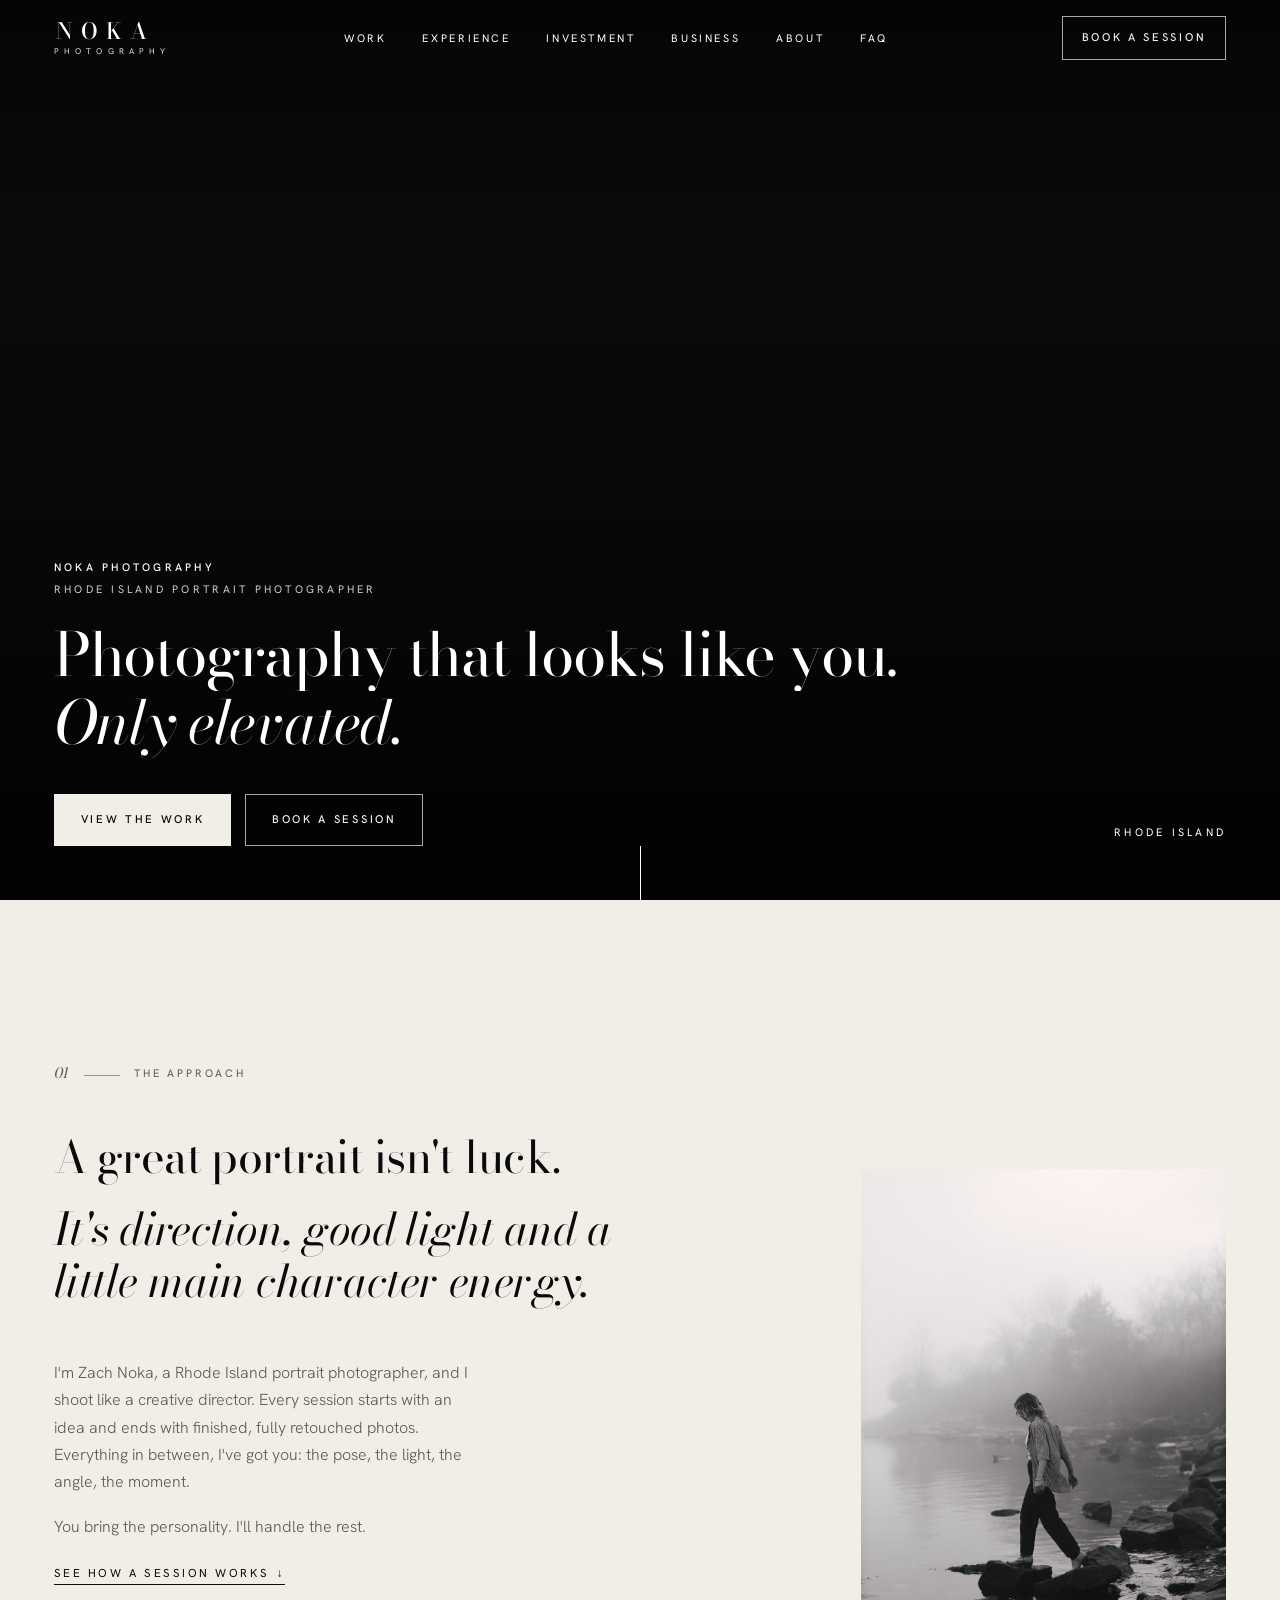
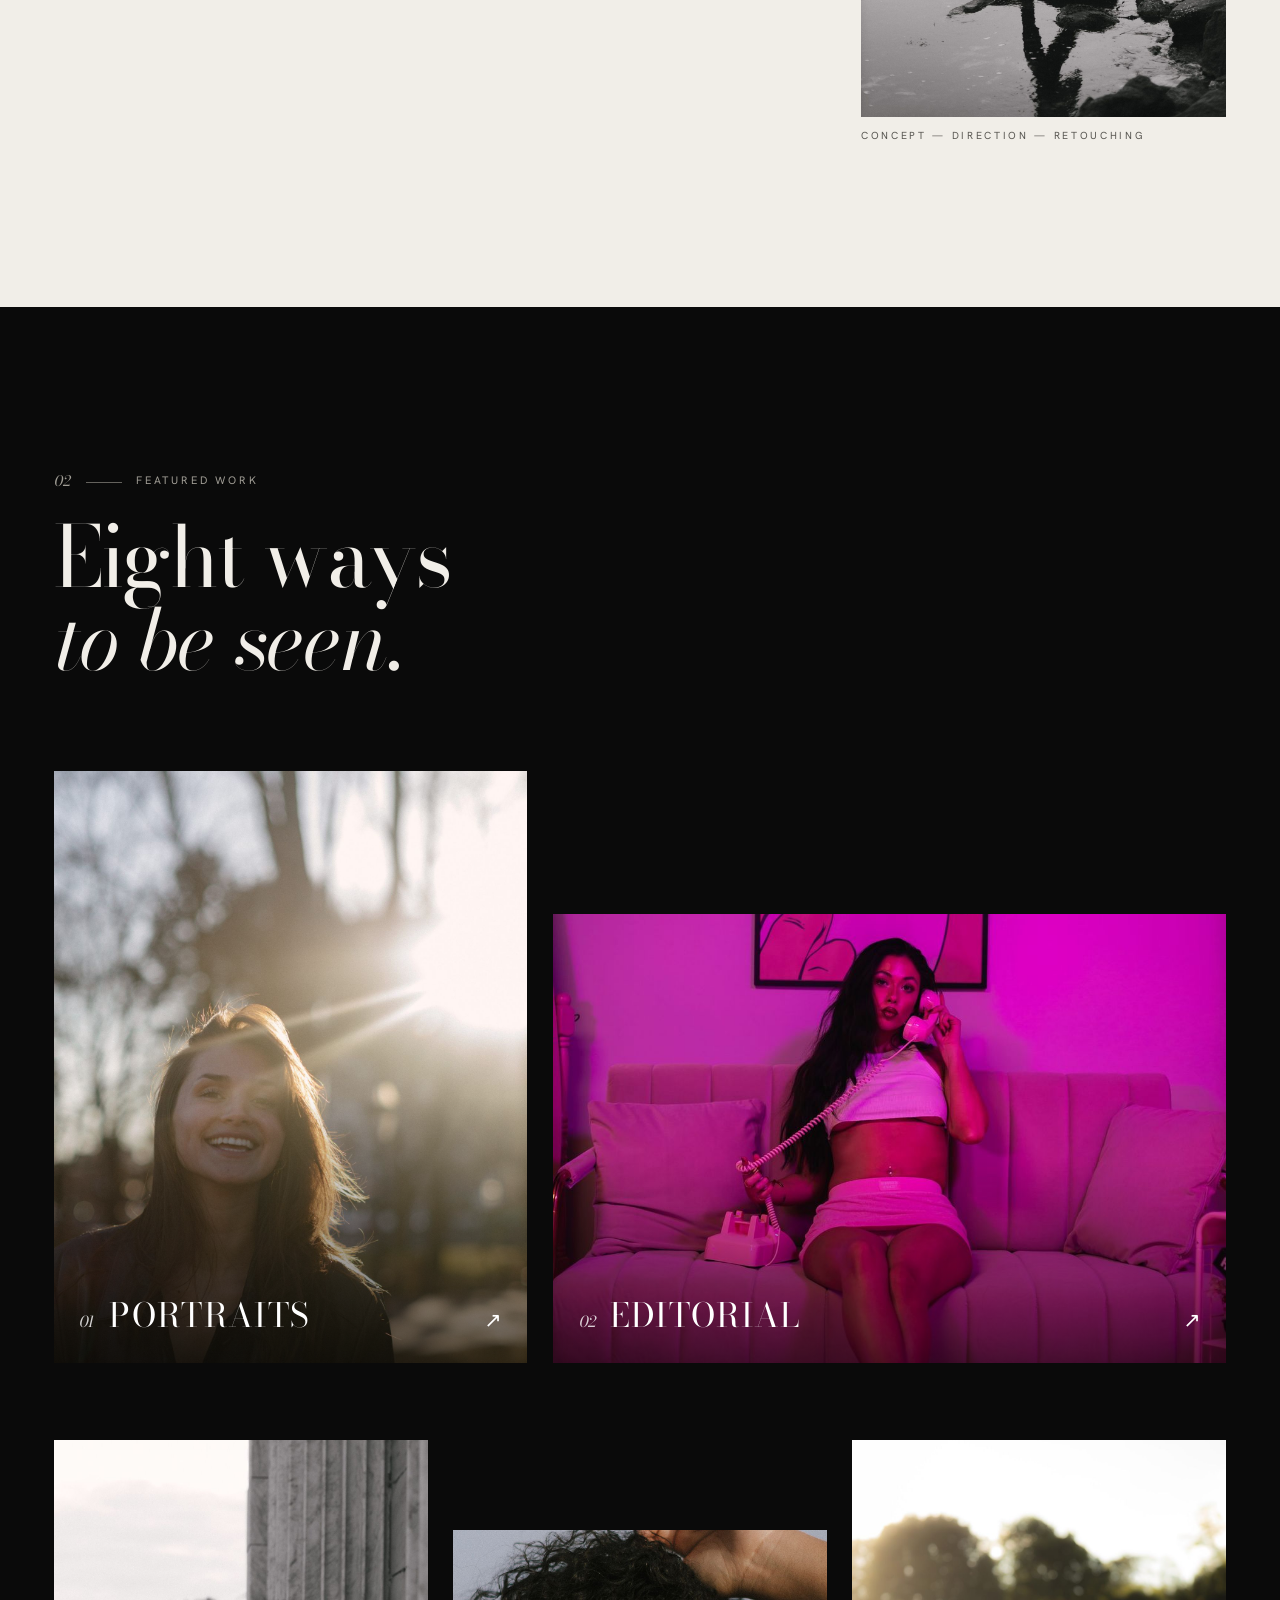
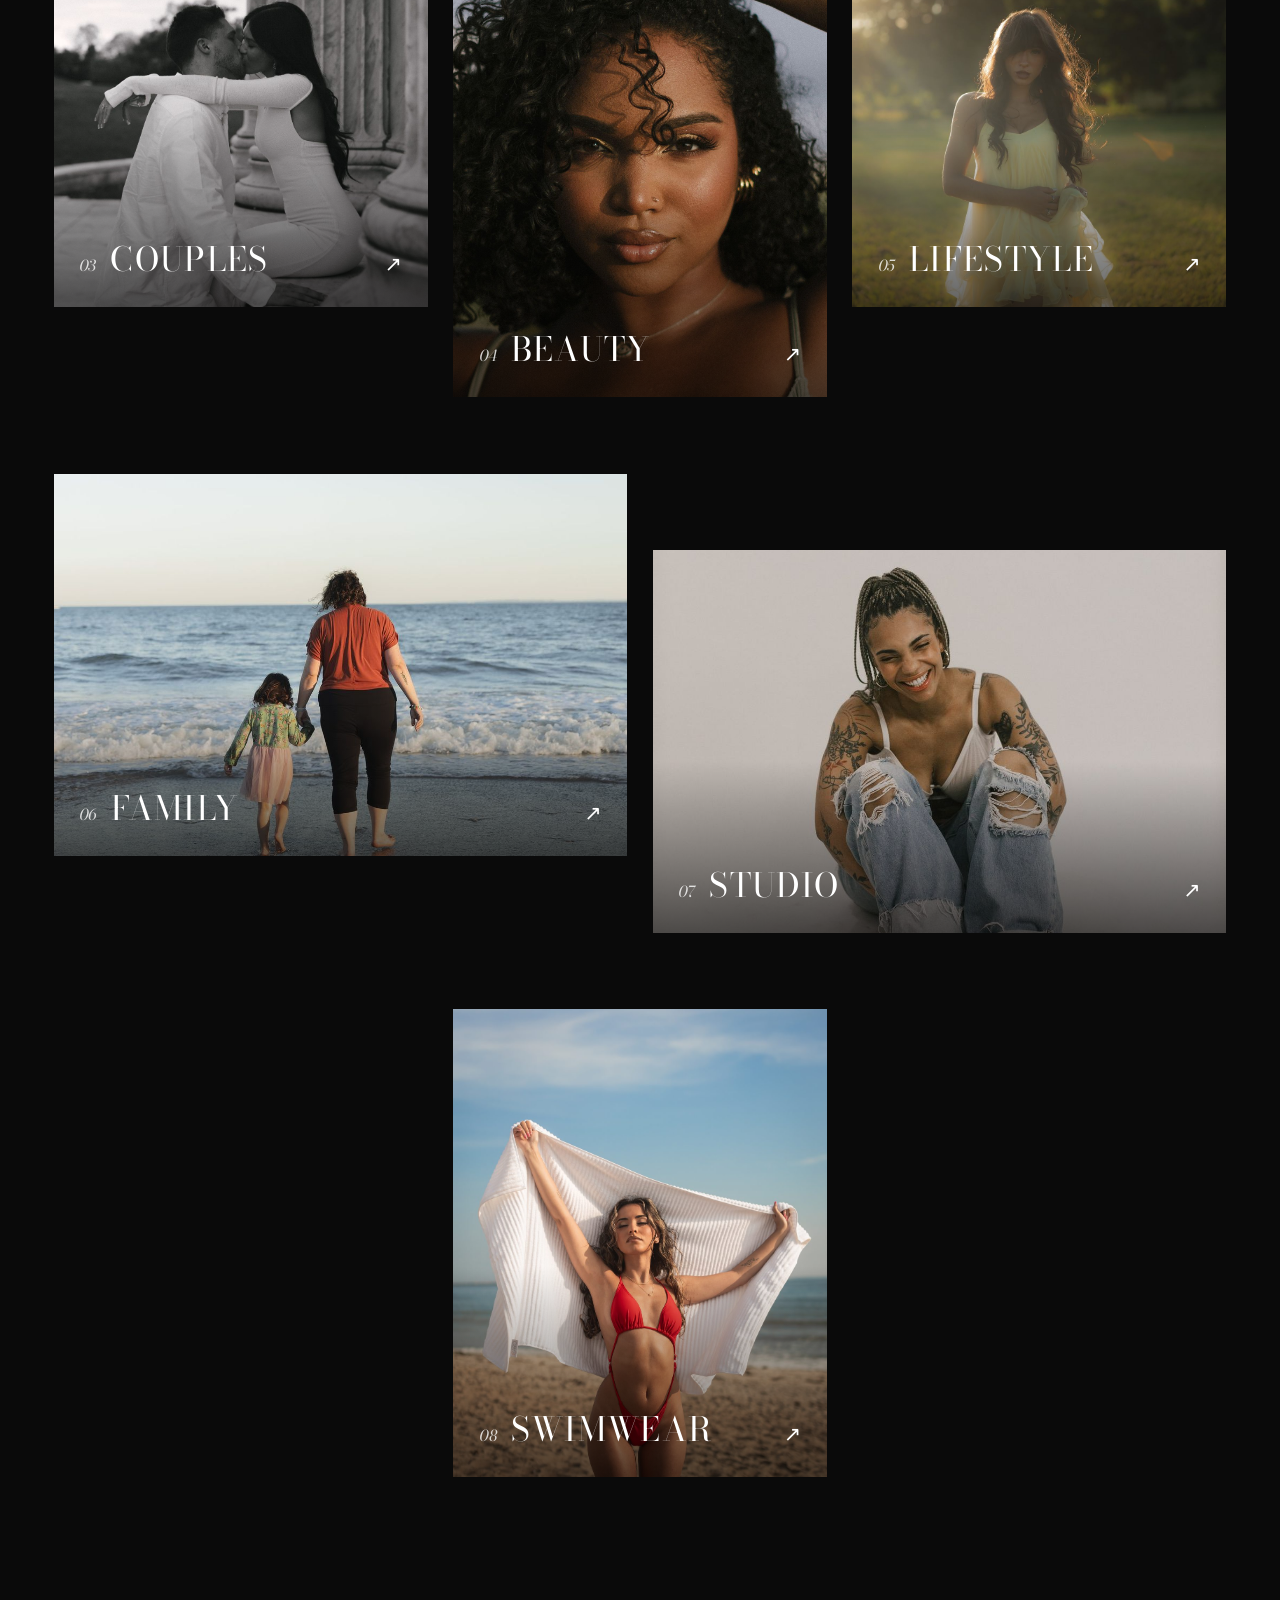
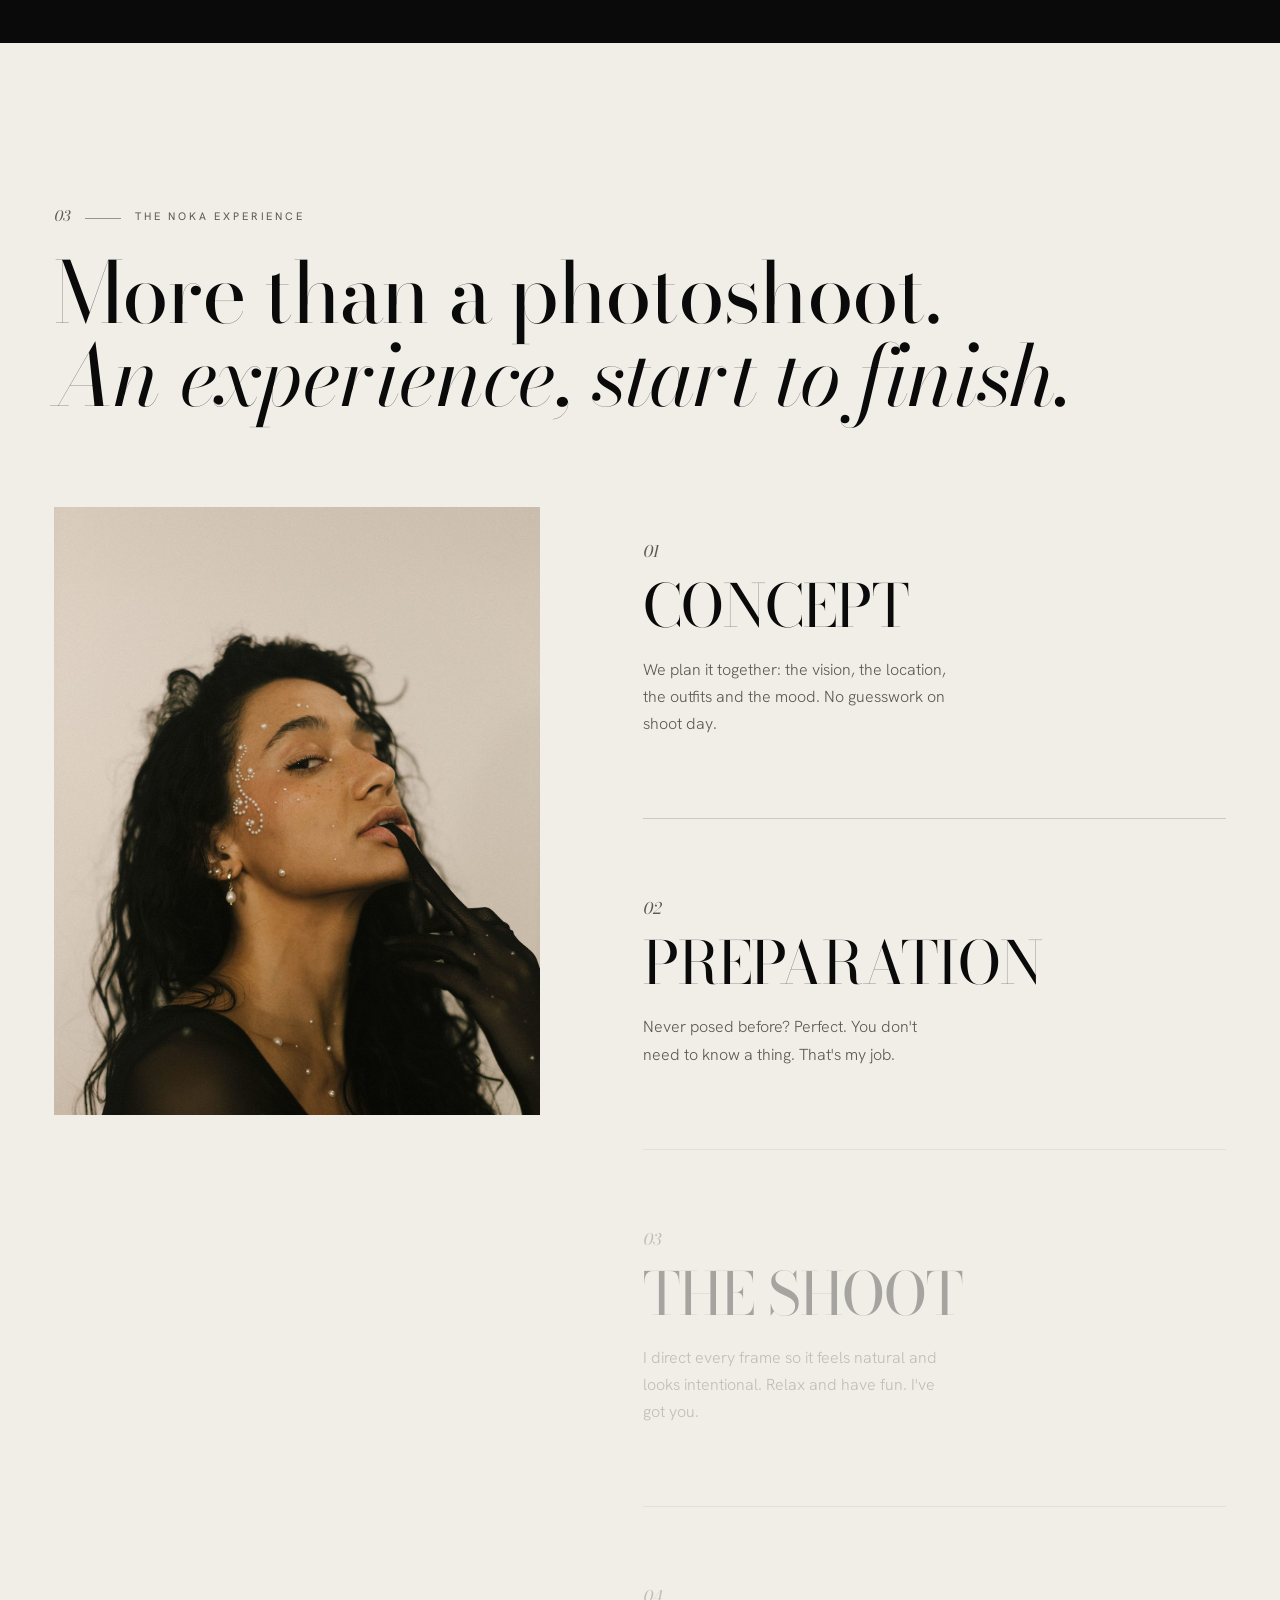
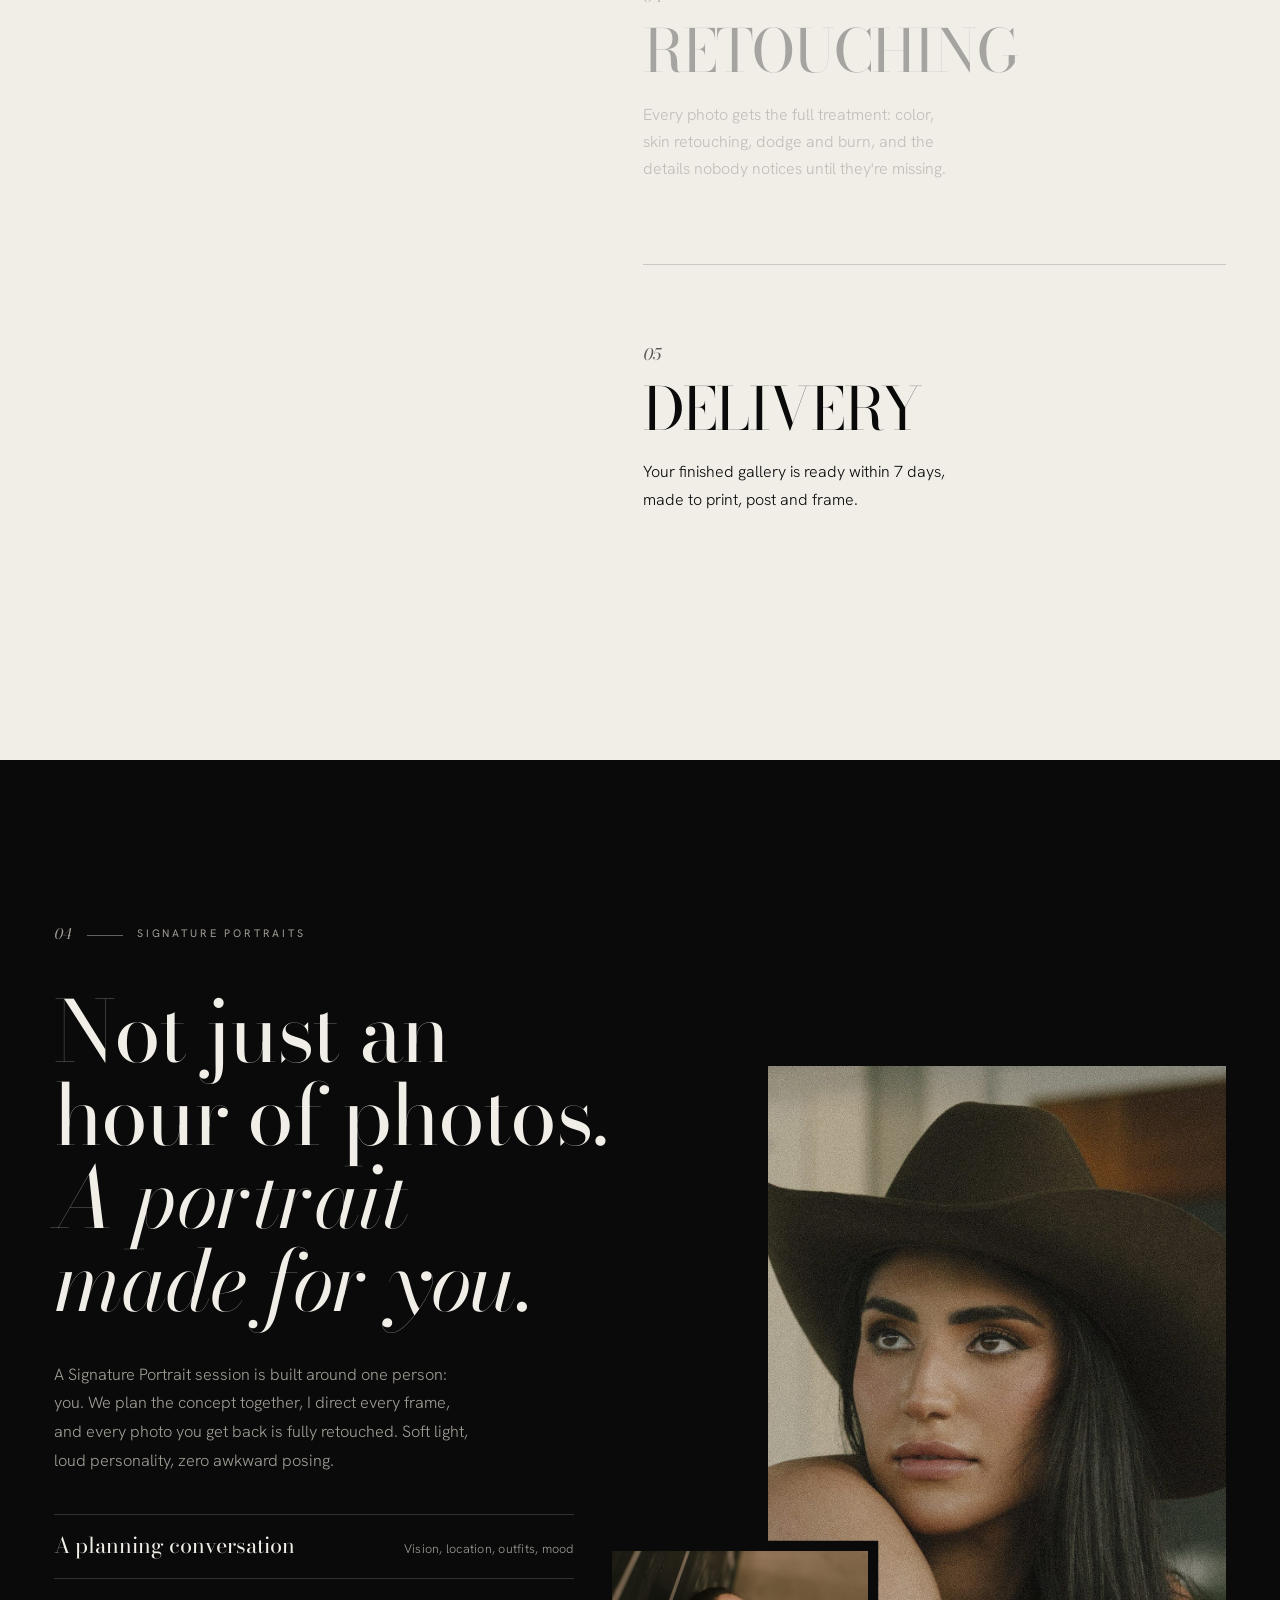
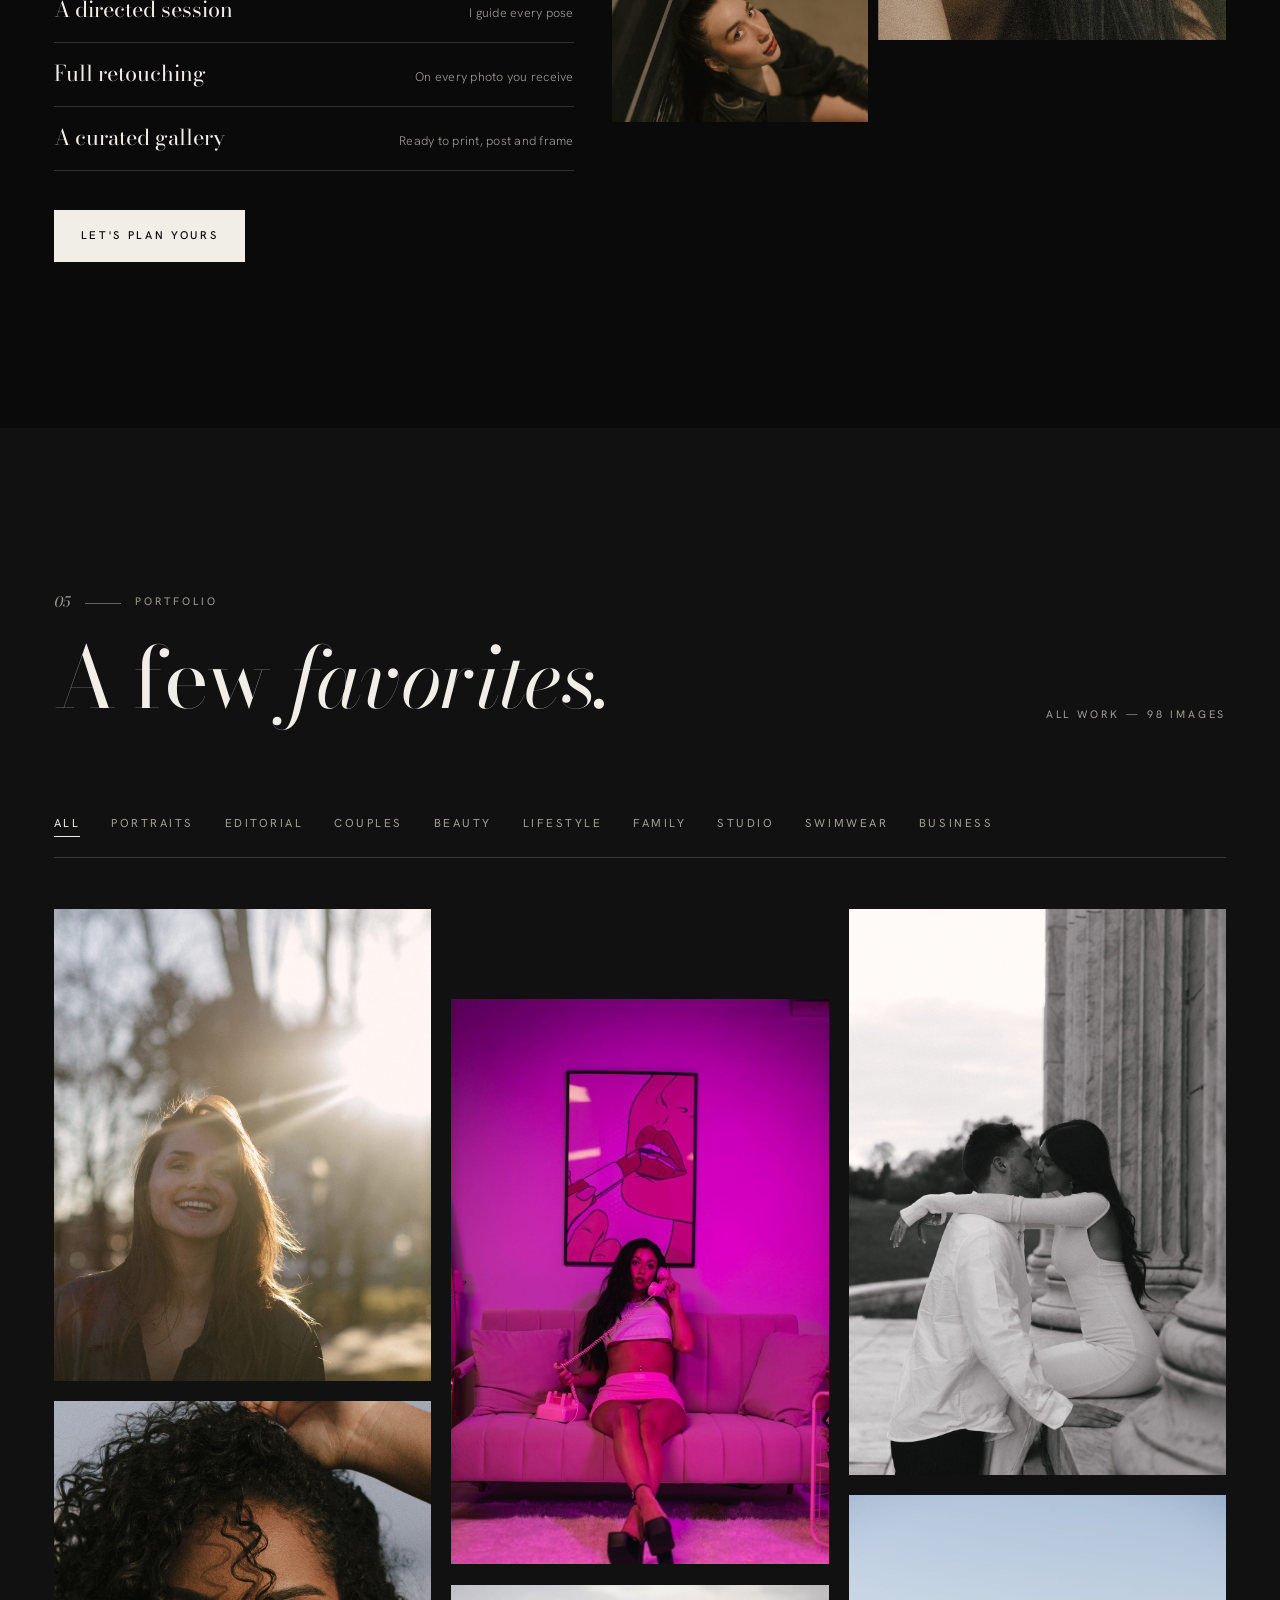
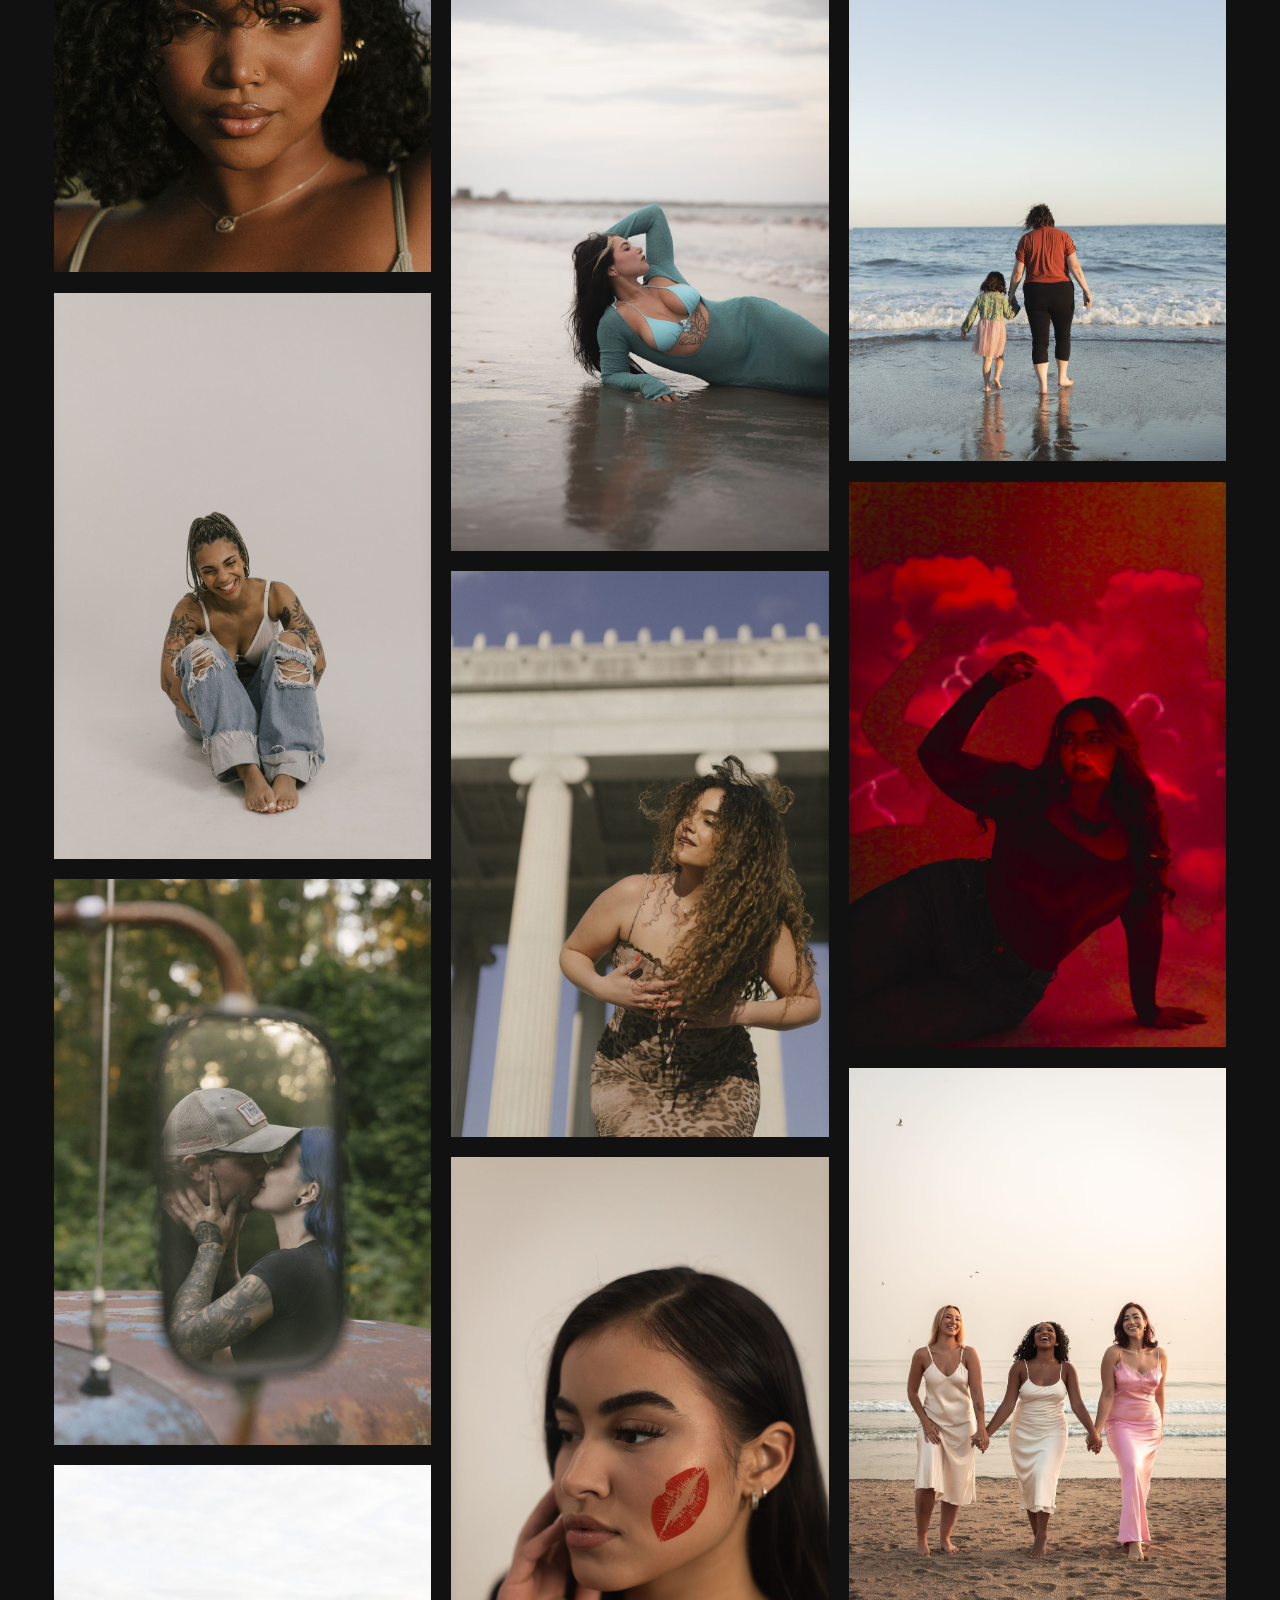
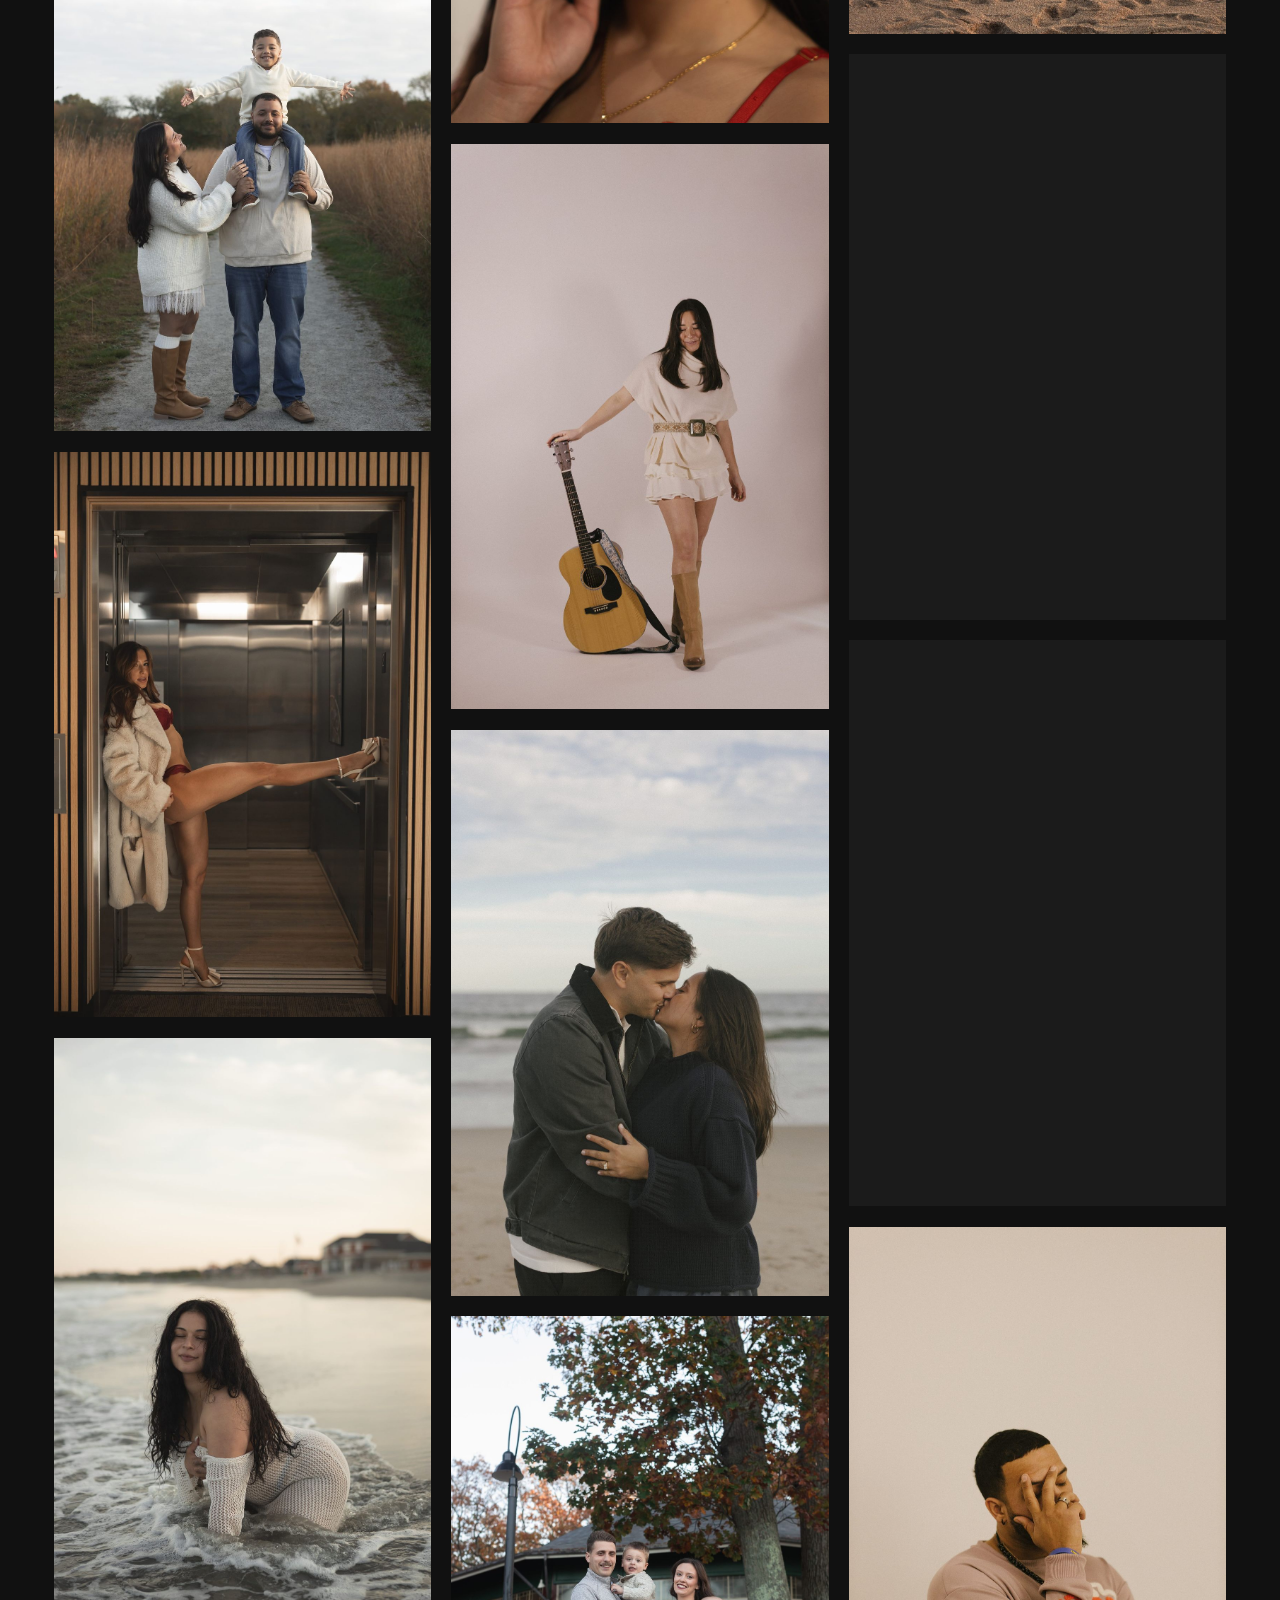
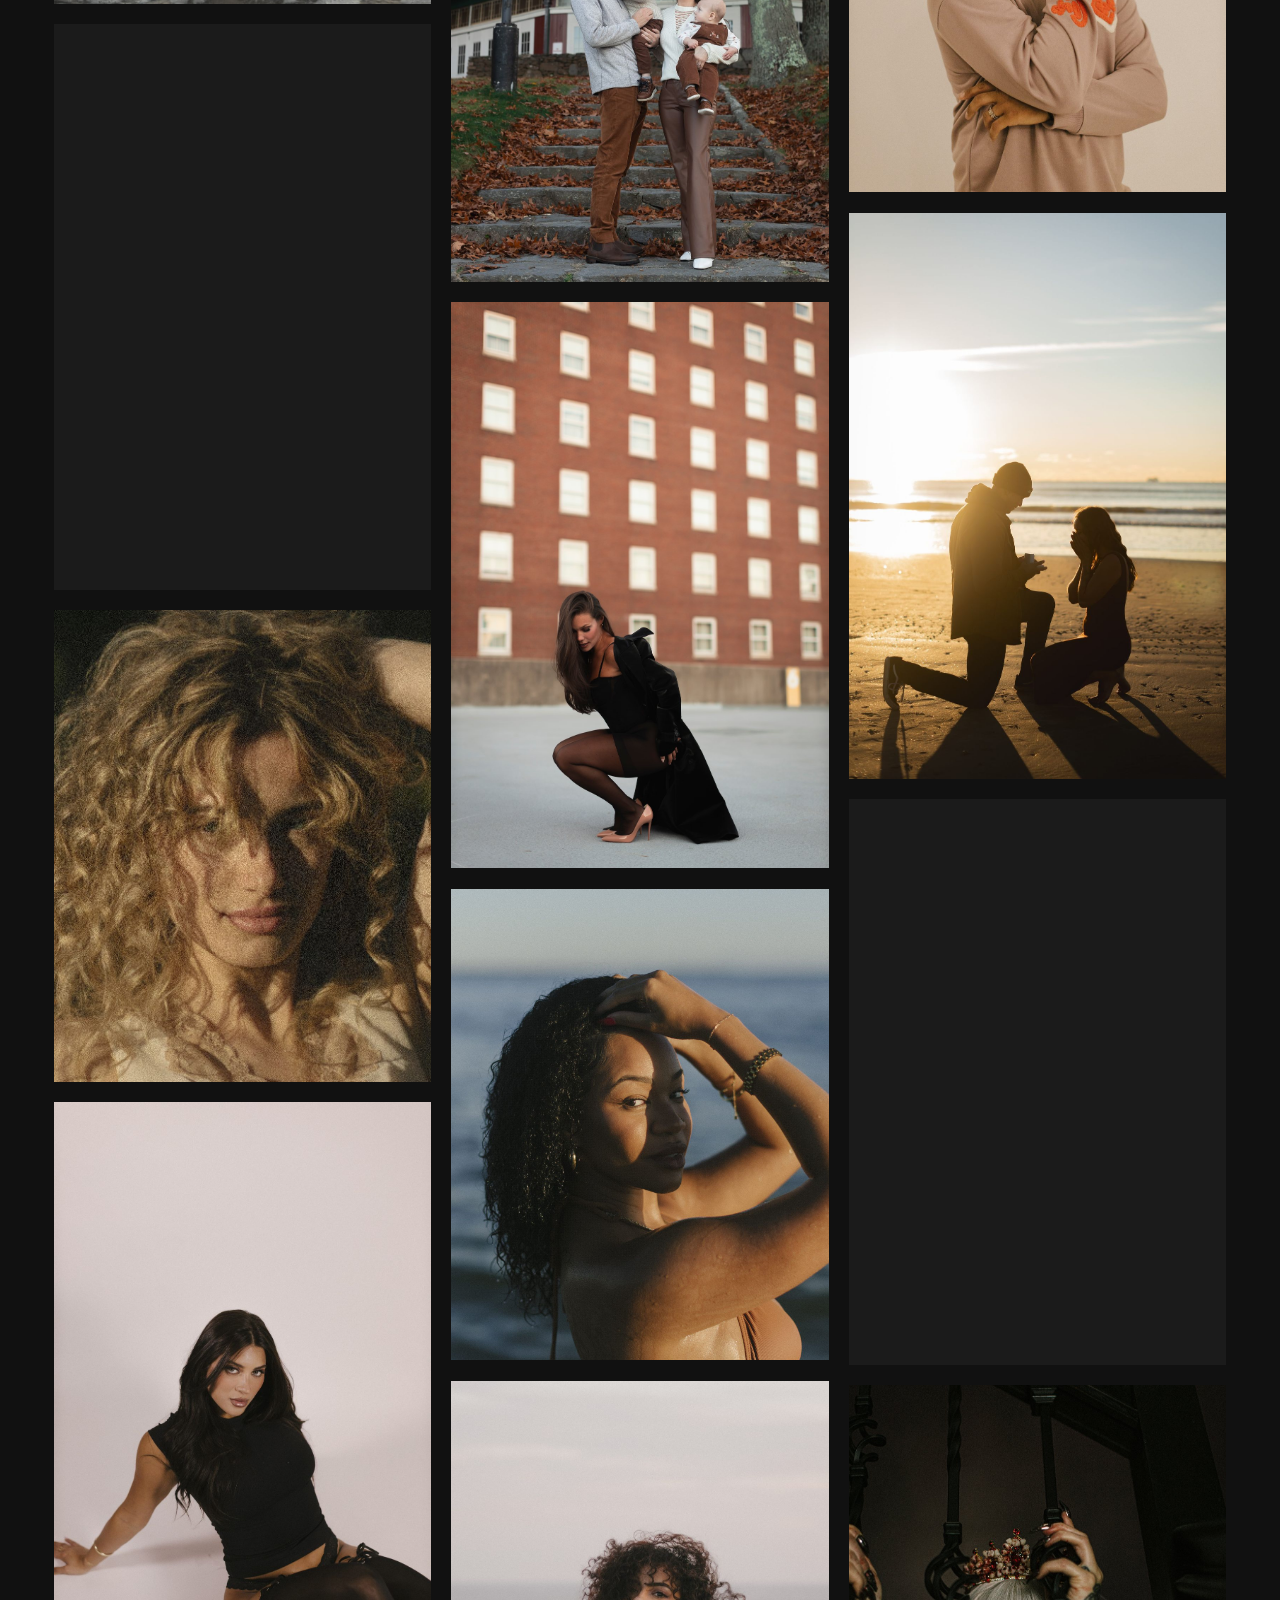
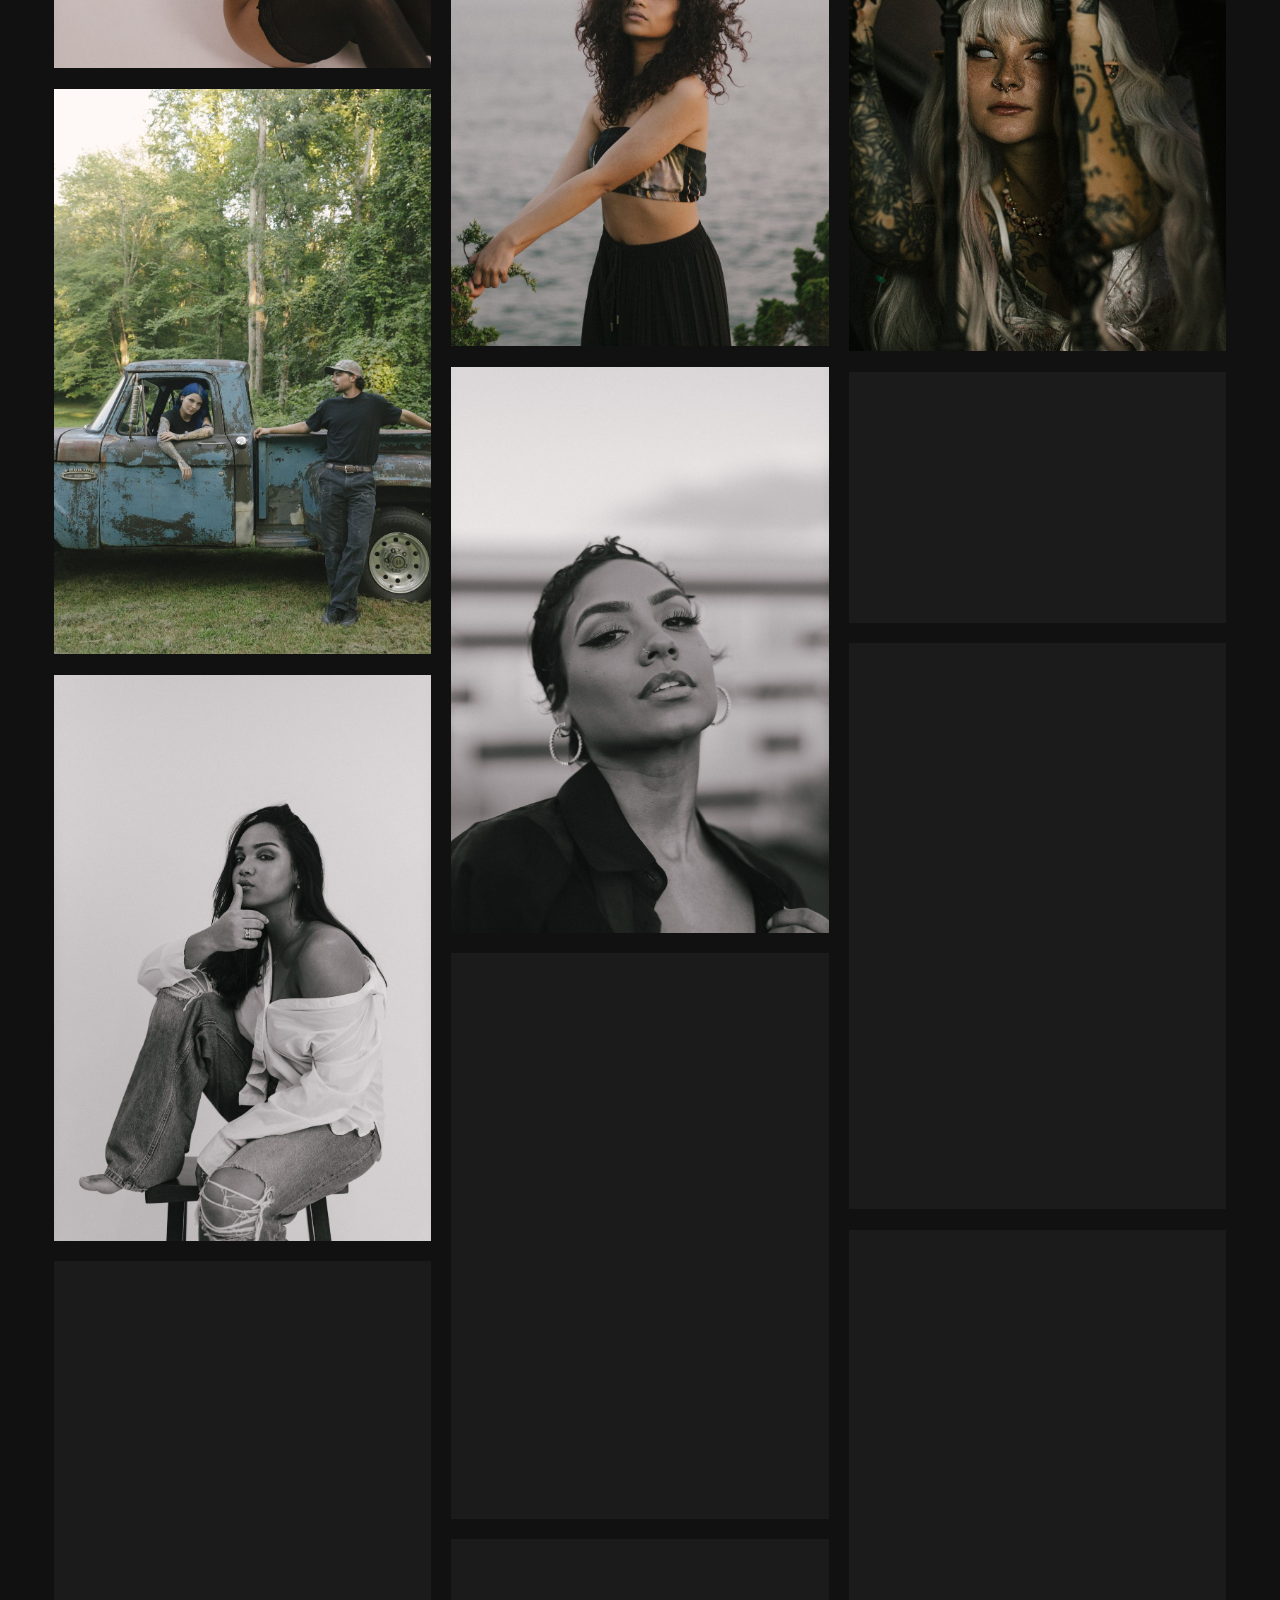
==== commit 993e7c59: "Homepage Lifestyle tile: use lifestyle-06 (gallery tile 40) Co-Authored-By: Claude Opus 5.5 <noreply" ====
--- a/index.html
+++ b/index.html
@@ -531,7 +531,7 @@
             <span class="tile__label"><span class="tile__idx">04</span><span class="tile__name">Beauty</span><span class="tile__go" aria-hidden="true">↗</span></span>
           </a>
           <a class="tile tile--e reveal" href="#portfolio" data-filter="lifestyle" style="--d:240">
-            <div class="tile__img mask"><img src="images/lifestyle-01.jpg" width="1000" height="1250" loading="lazy" decoding="async" alt="Lifestyle and beach portraits in Rhode Island by Noka Photography"></div>
+            <div class="tile__img mask"><img src="images/lifestyle-06.jpg" width="1067" height="1600" loading="lazy" decoding="async" alt="Lifestyle and beach portraits in Rhode Island by Noka Photography"></div>
             <span class="tile__label"><span class="tile__idx">05</span><span class="tile__name">Lifestyle</span><span class="tile__go" aria-hidden="true">↗</span></span>
           </a>
           <a class="tile tile--f reveal" href="#portfolio" data-filter="family">
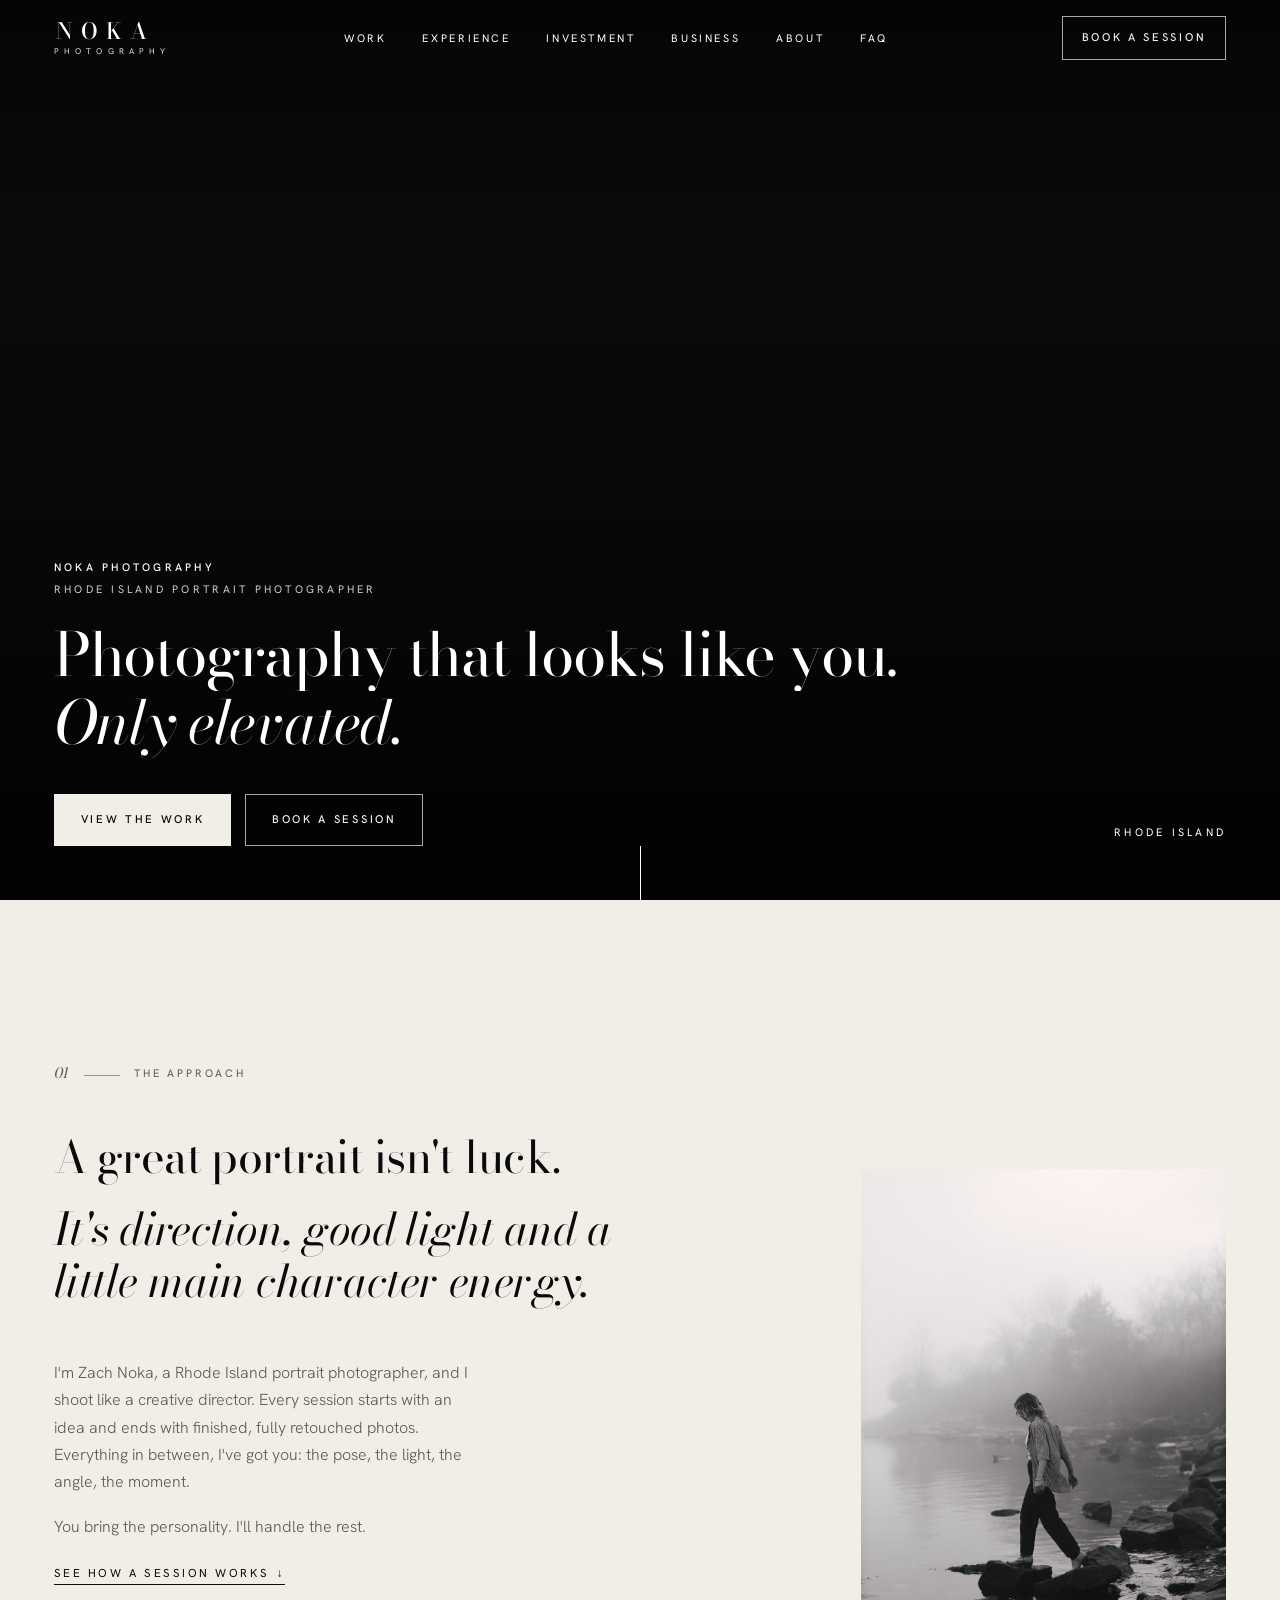
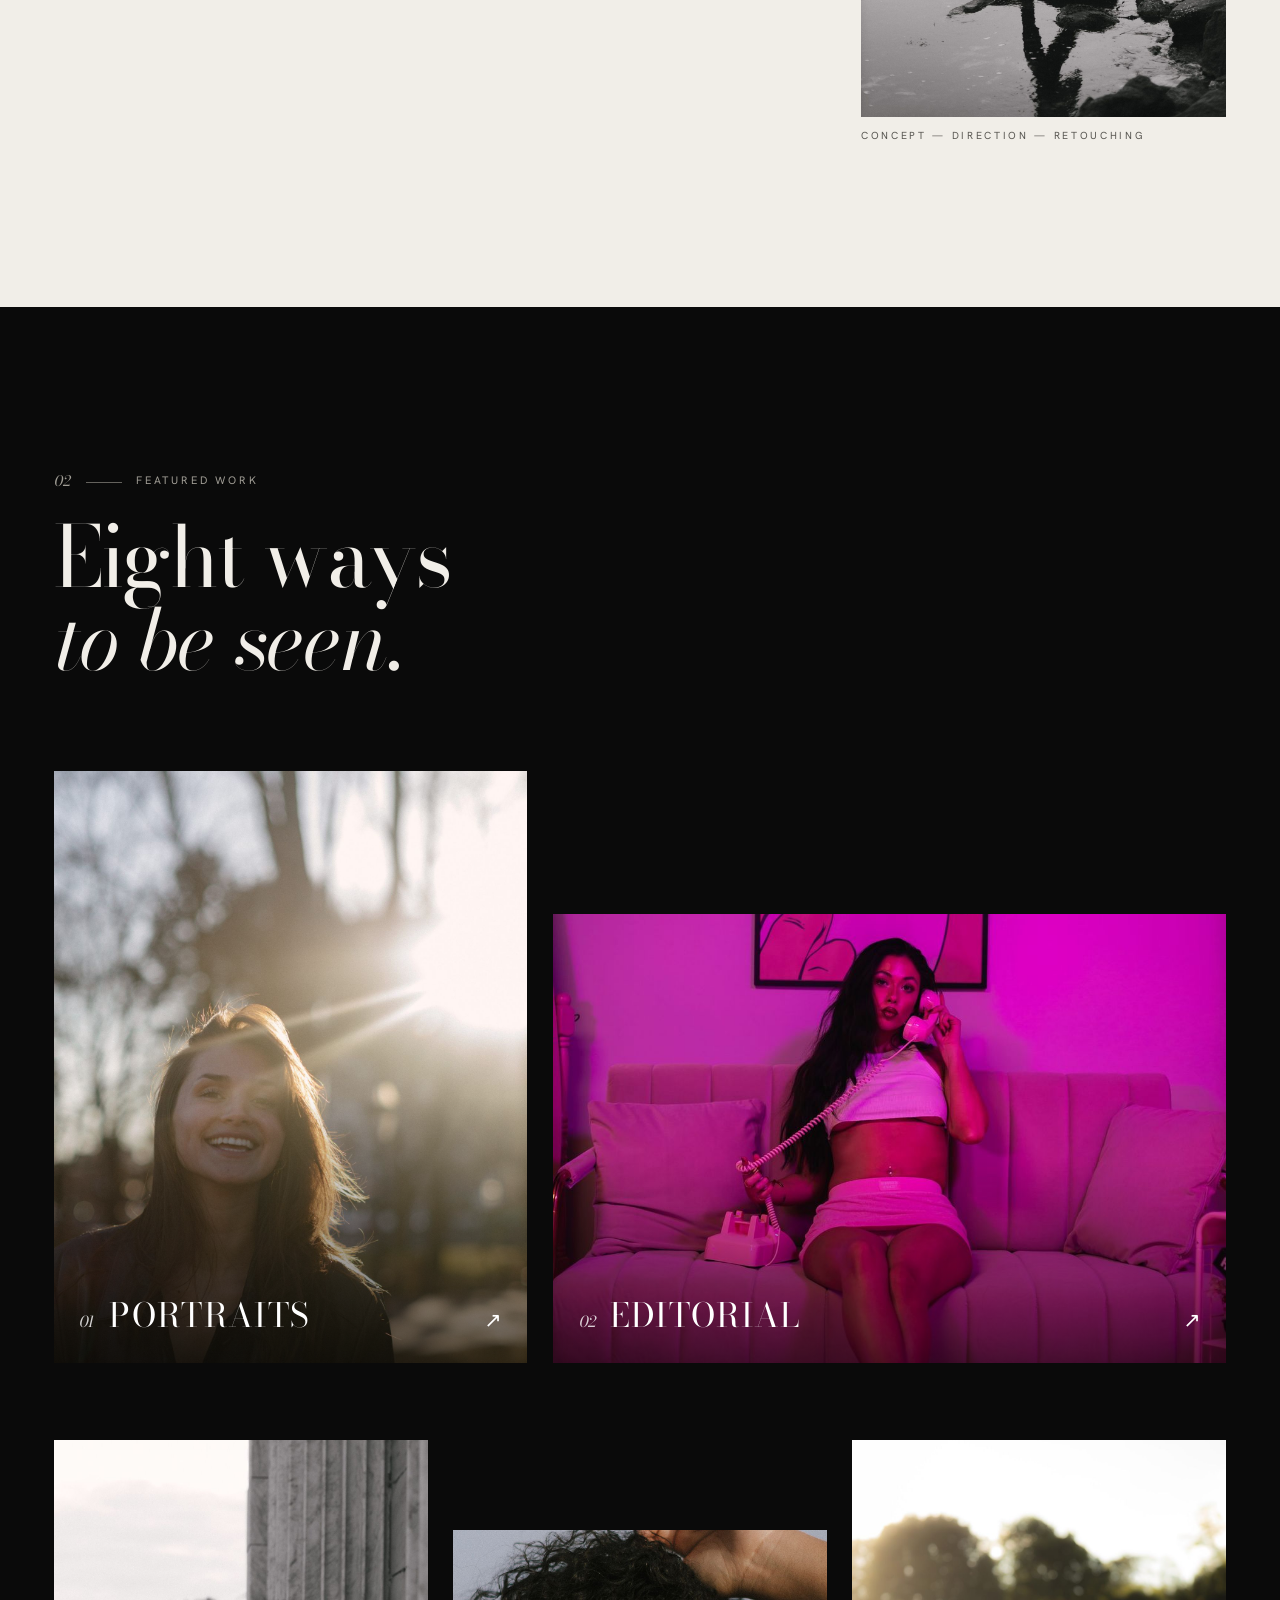
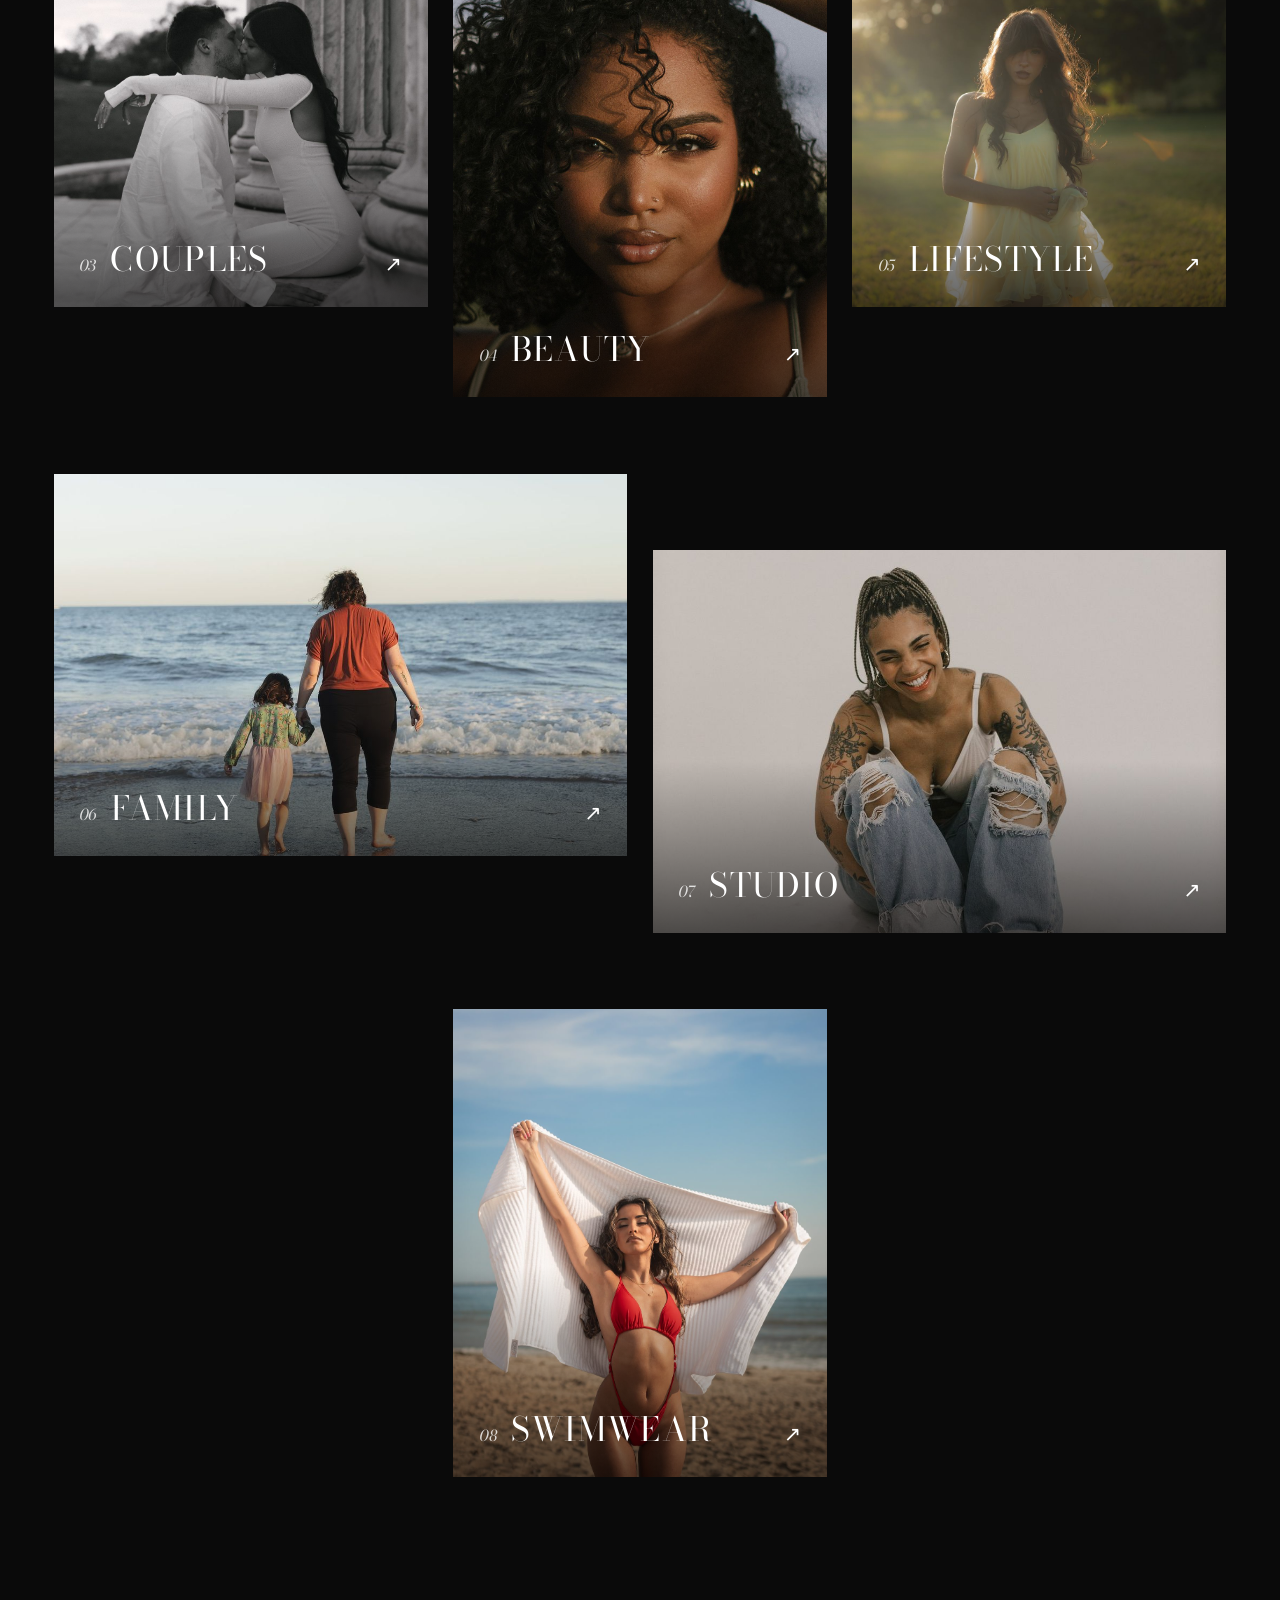
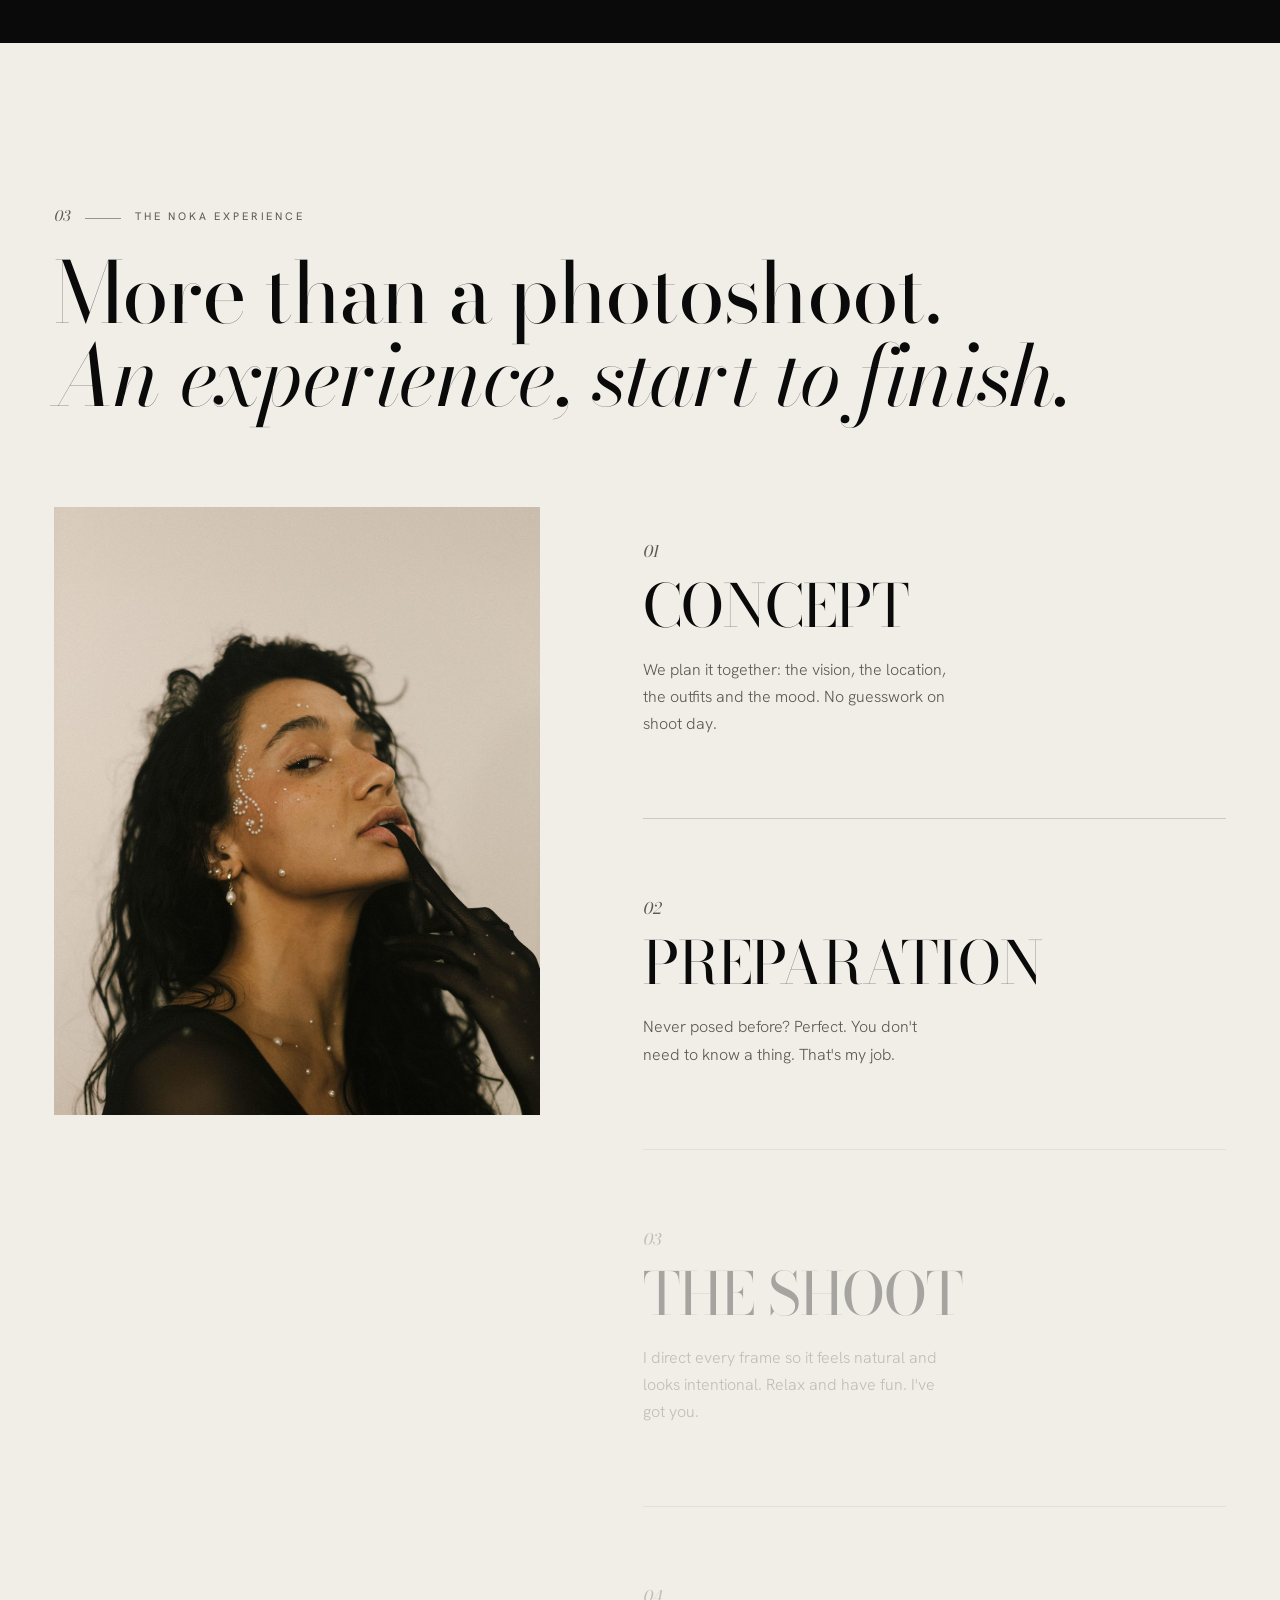
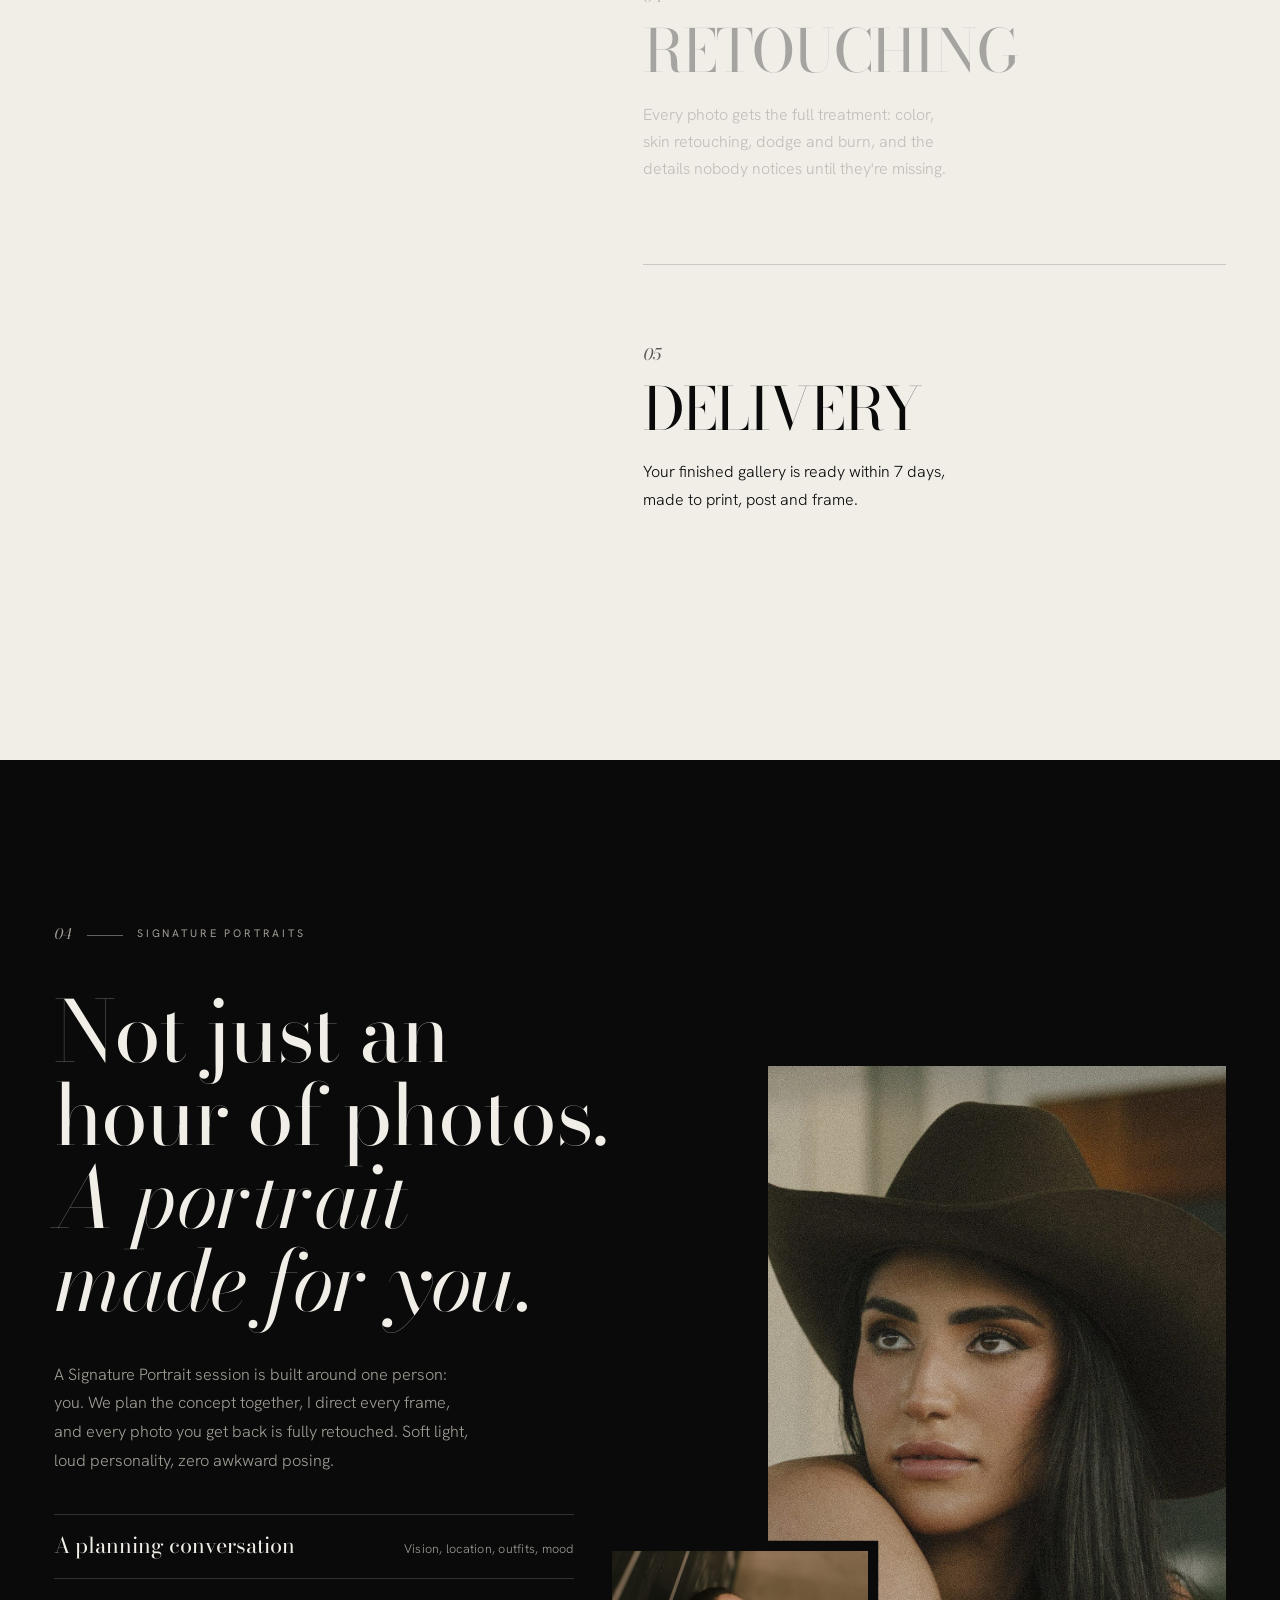
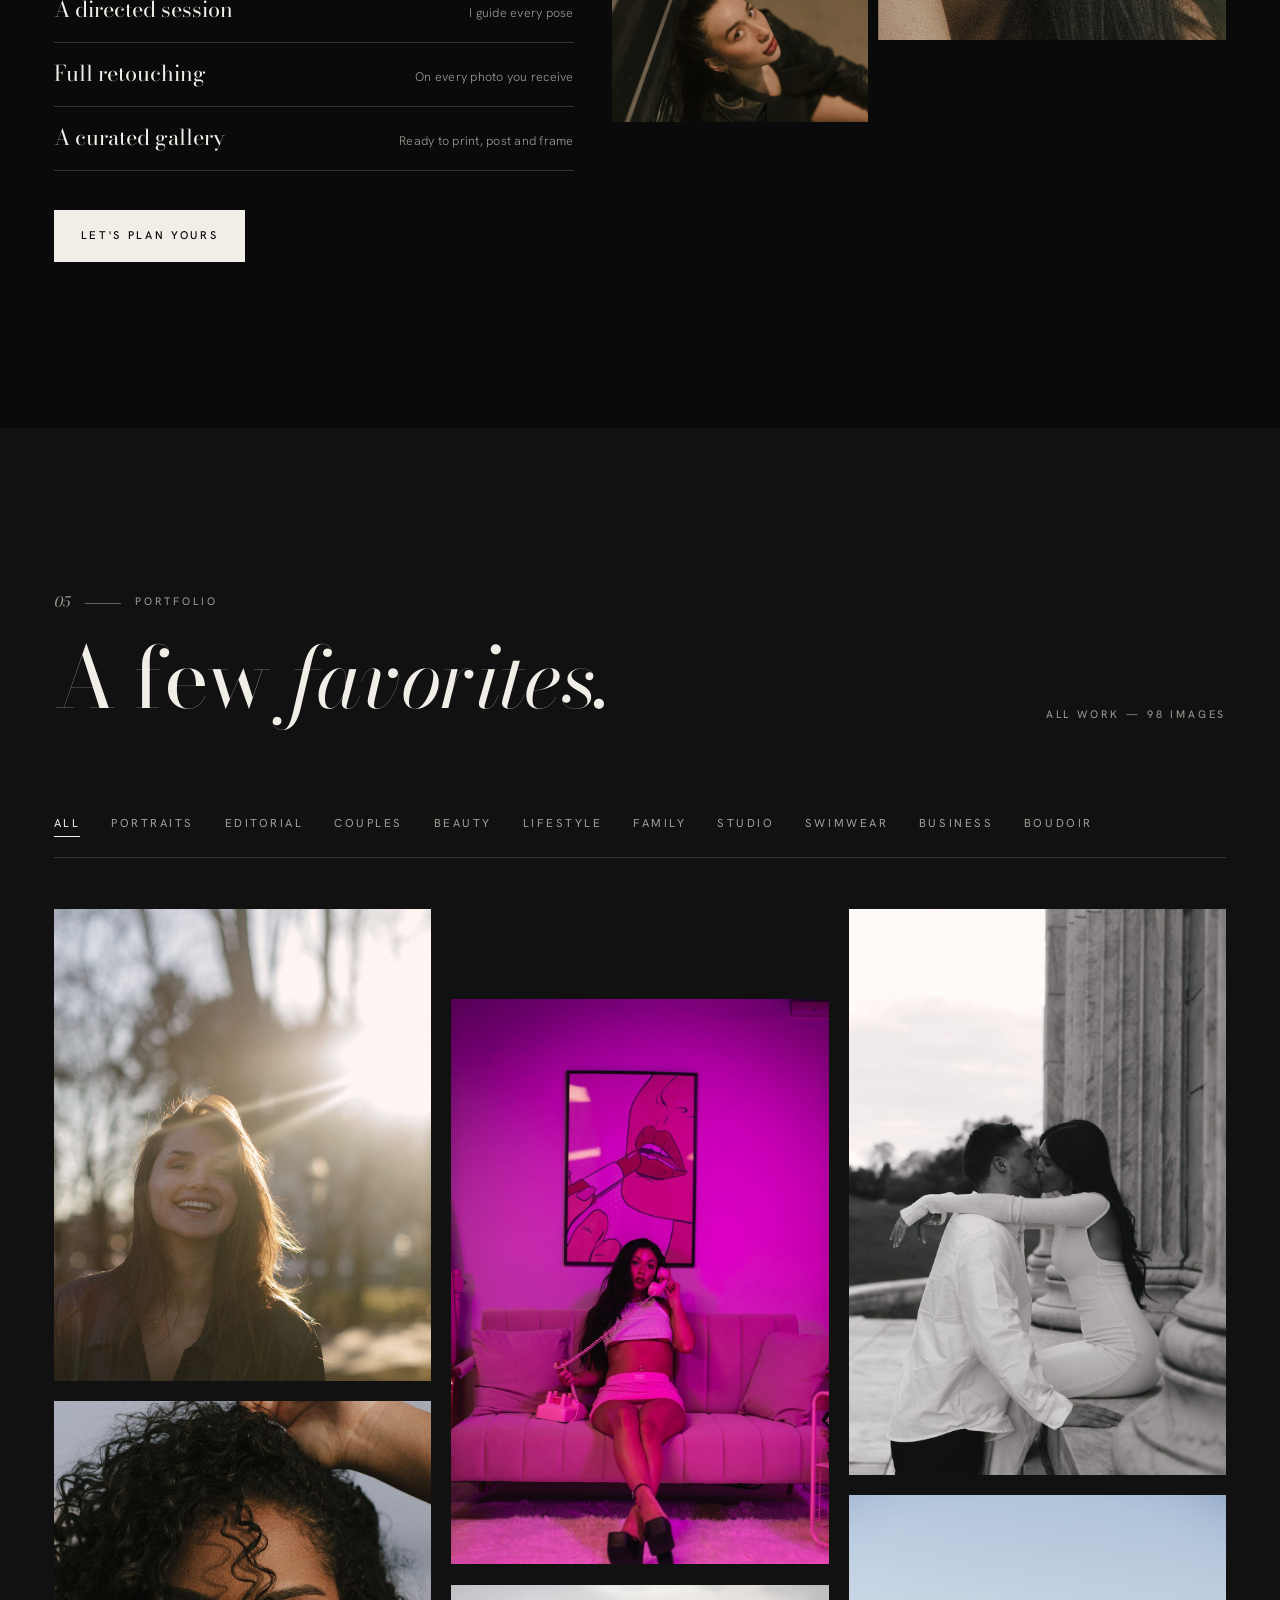
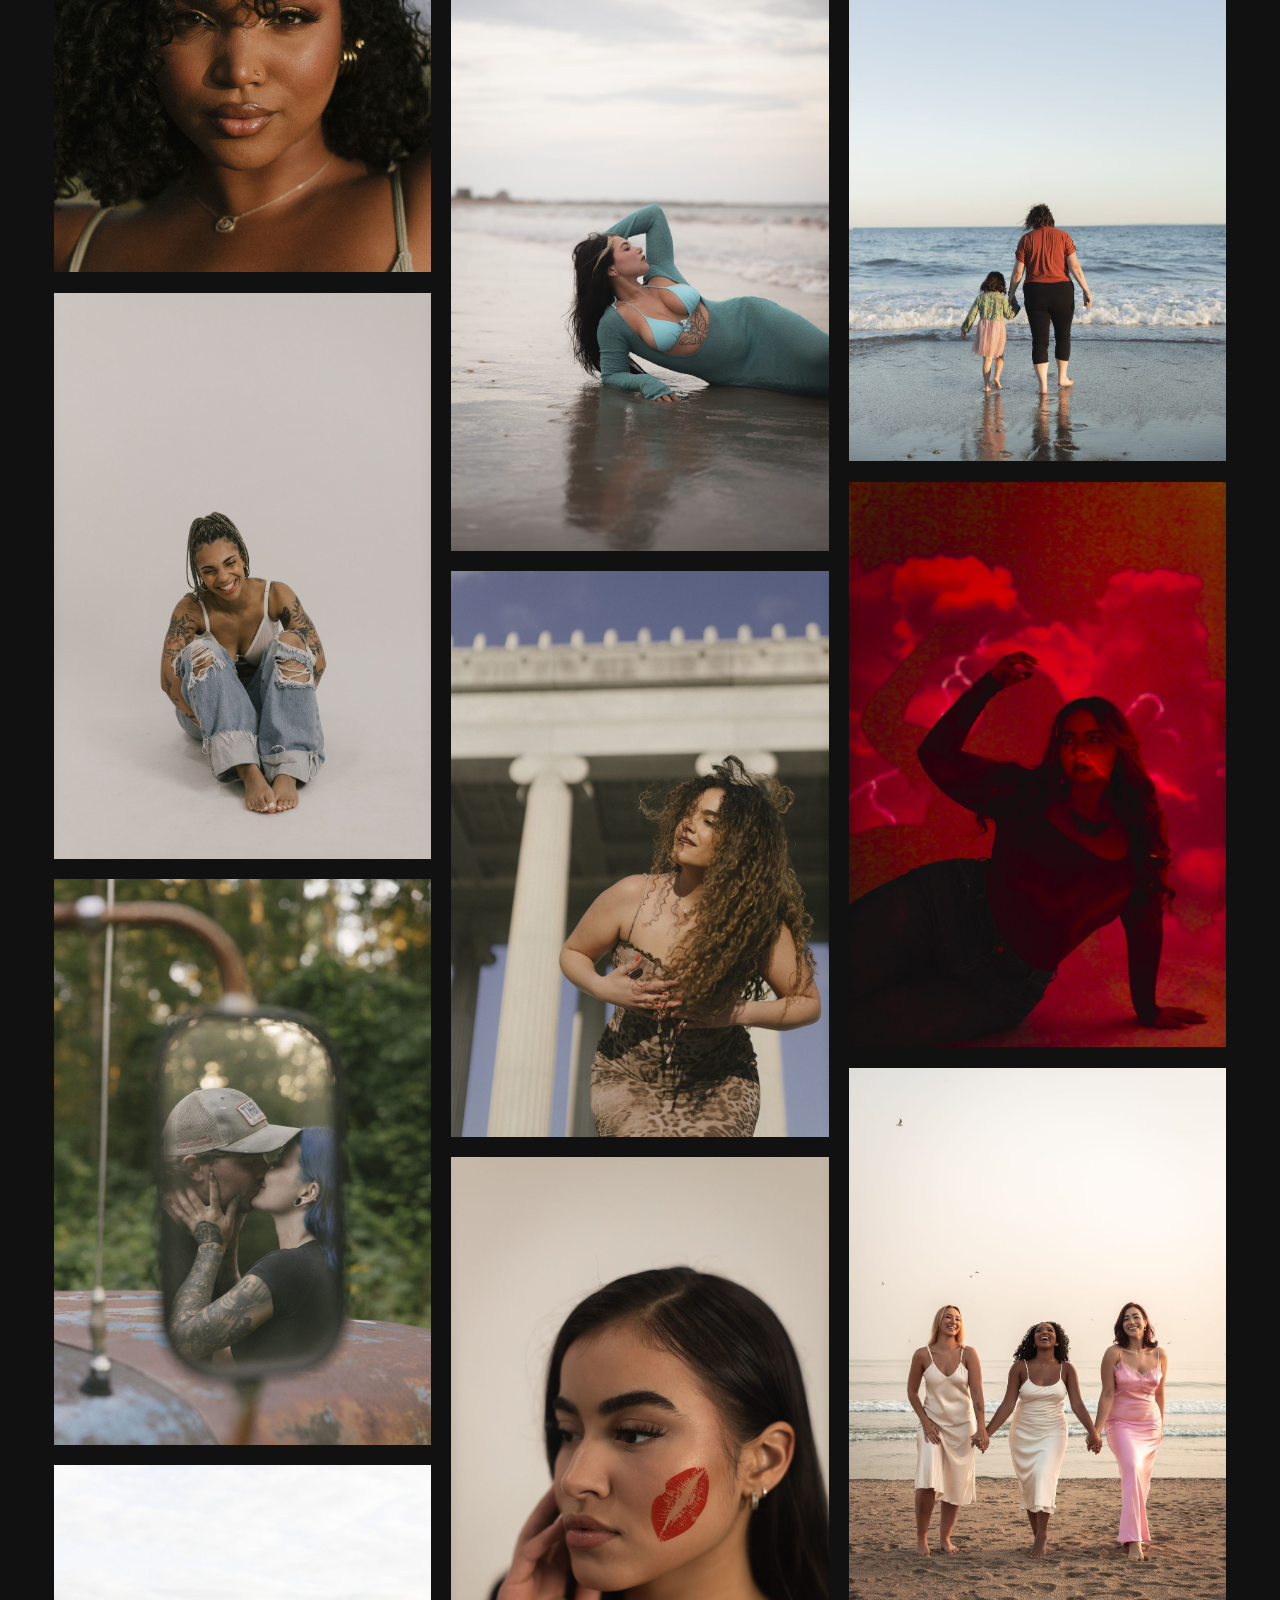
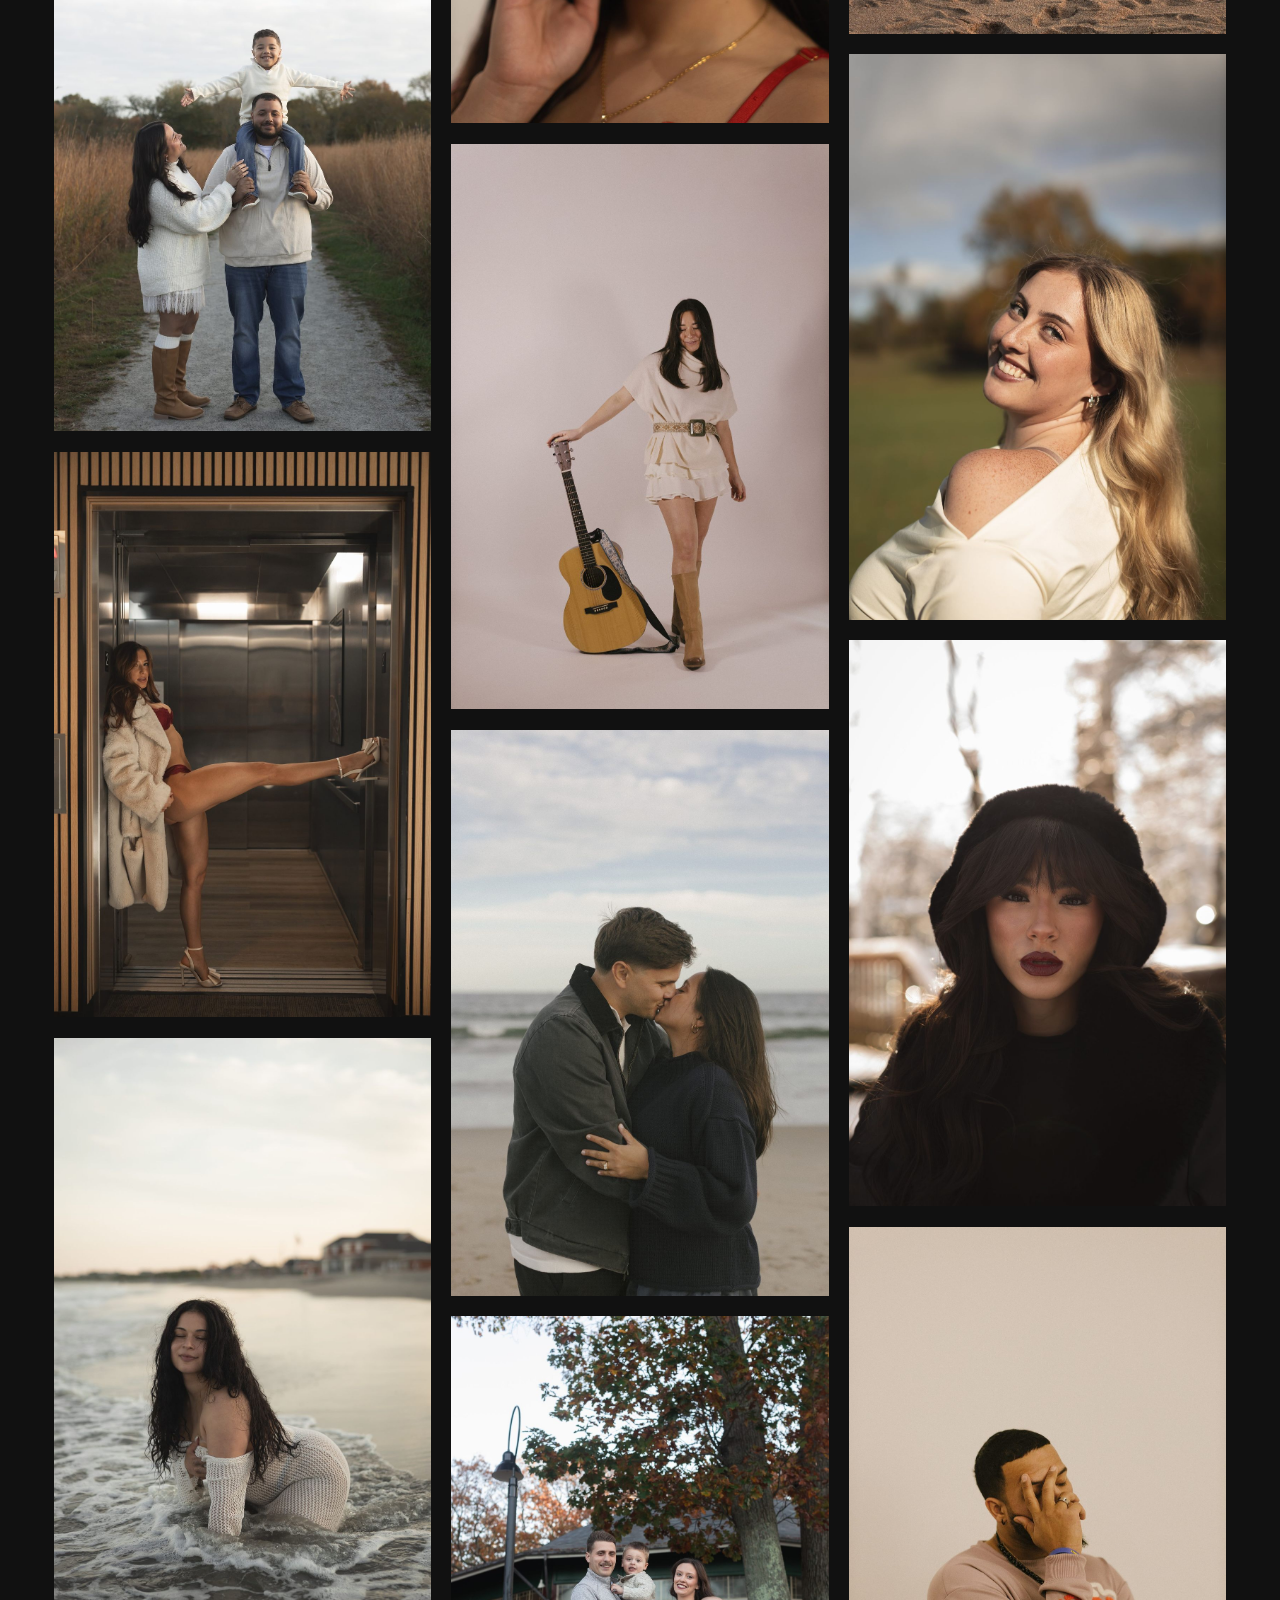
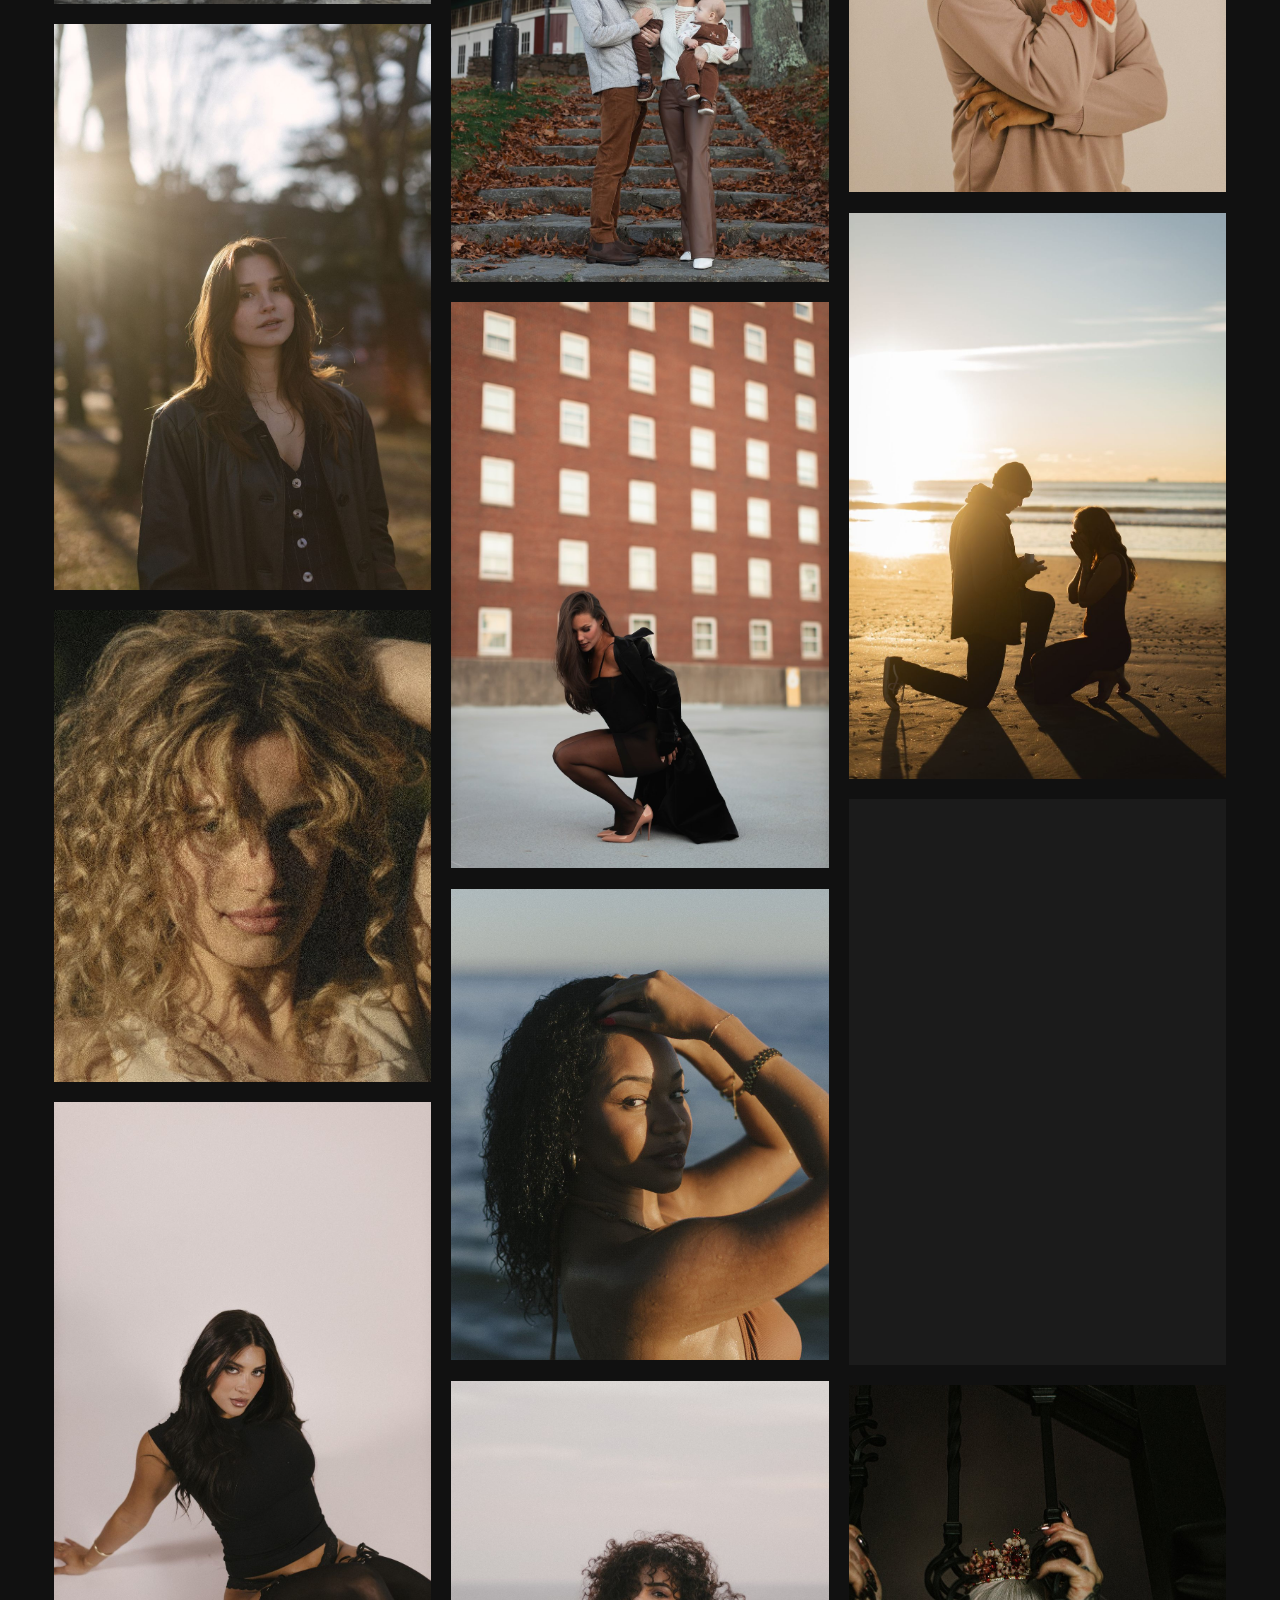
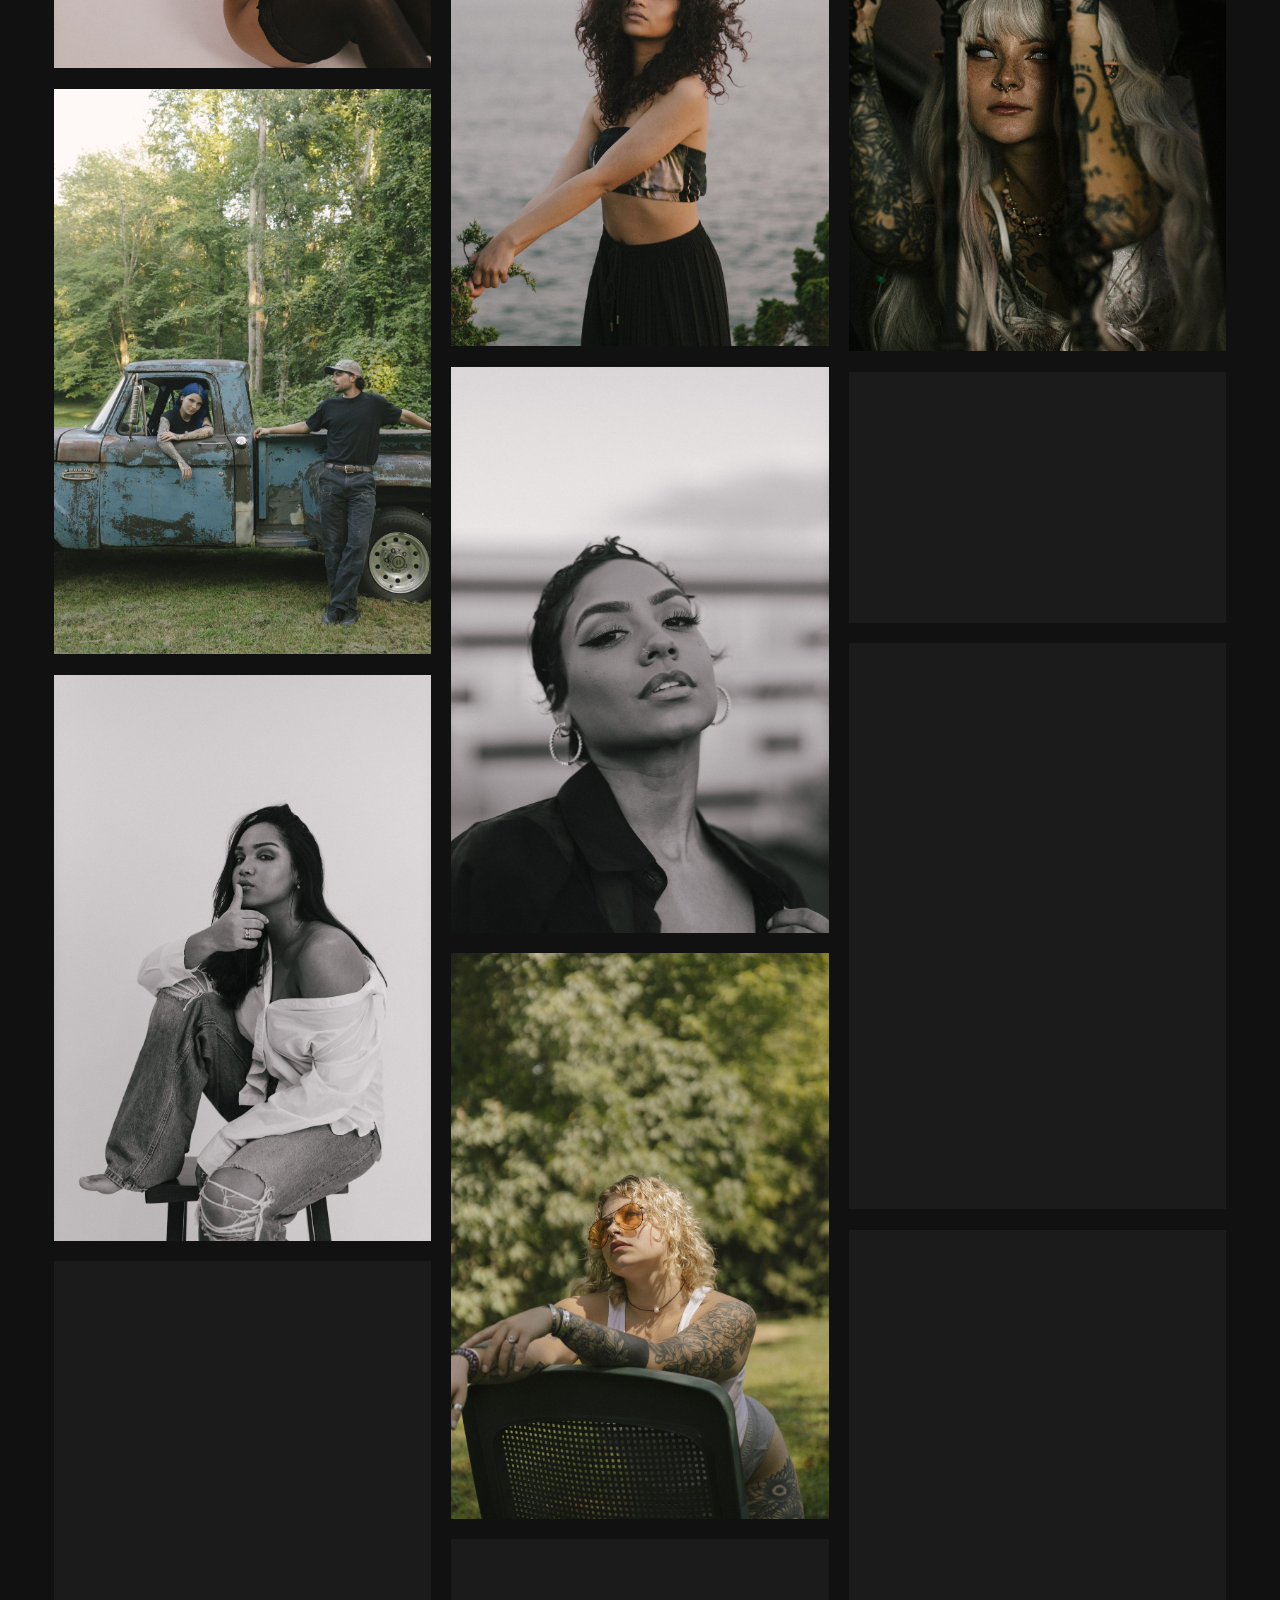
==== commit 39b49919: "Add Boudoir gallery tab (12 photos, hidden from All), Investment link and form option Co-Authored-By" ====
--- a/index.html
+++ b/index.html
@@ -670,7 +670,7 @@
           <h2 id="inv-title" class="display reveal">Tailored to <em>the vision.</em></h2>
           <p class="lede reveal">Every session is built around your vision, your location and the scope of the shoot. Full retouching comes standard. Always.</p>
           <p class="invest__note reveal">A non-refundable deposit holds your date and comes off your total: $100 for portrait, couples, family and individual grad sessions, $50 for headshots and grad groups, and $150 for events. The balance is due the day of your session. Within 25 miles of Providence? No travel fee. Gift cards are available for any session.</p>
-          <p class="svc-links reveal" style="margin-top:0"><a class="link-arrow" href="proposals/">Proposals <span aria-hidden="true">→</span></a> <a class="link-arrow" href="family/">Family &amp; newborn <span aria-hidden="true">→</span></a></p>
+          <p class="svc-links reveal" style="margin-top:0"><a class="link-arrow" href="proposals/">Proposals <span aria-hidden="true">→</span></a> <a class="link-arrow" href="family/">Family &amp; newborn <span aria-hidden="true">→</span></a> <a class="link-arrow" href="#portfolio" data-filter="boudoir">Boudoir <span aria-hidden="true">→</span></a></p>
         </header>
         <ul class="price-list" id="priceList">
           <!-- prerender:pricing -->
@@ -887,6 +887,7 @@
               <option>Couples</option>
               <option>Proposal</option>
               <option>Beauty / Glamour</option>
+              <option>Boudoir</option>
               <option>Lifestyle / Beach</option>
               <option>Swimwear</option>
               <option>Family</option>
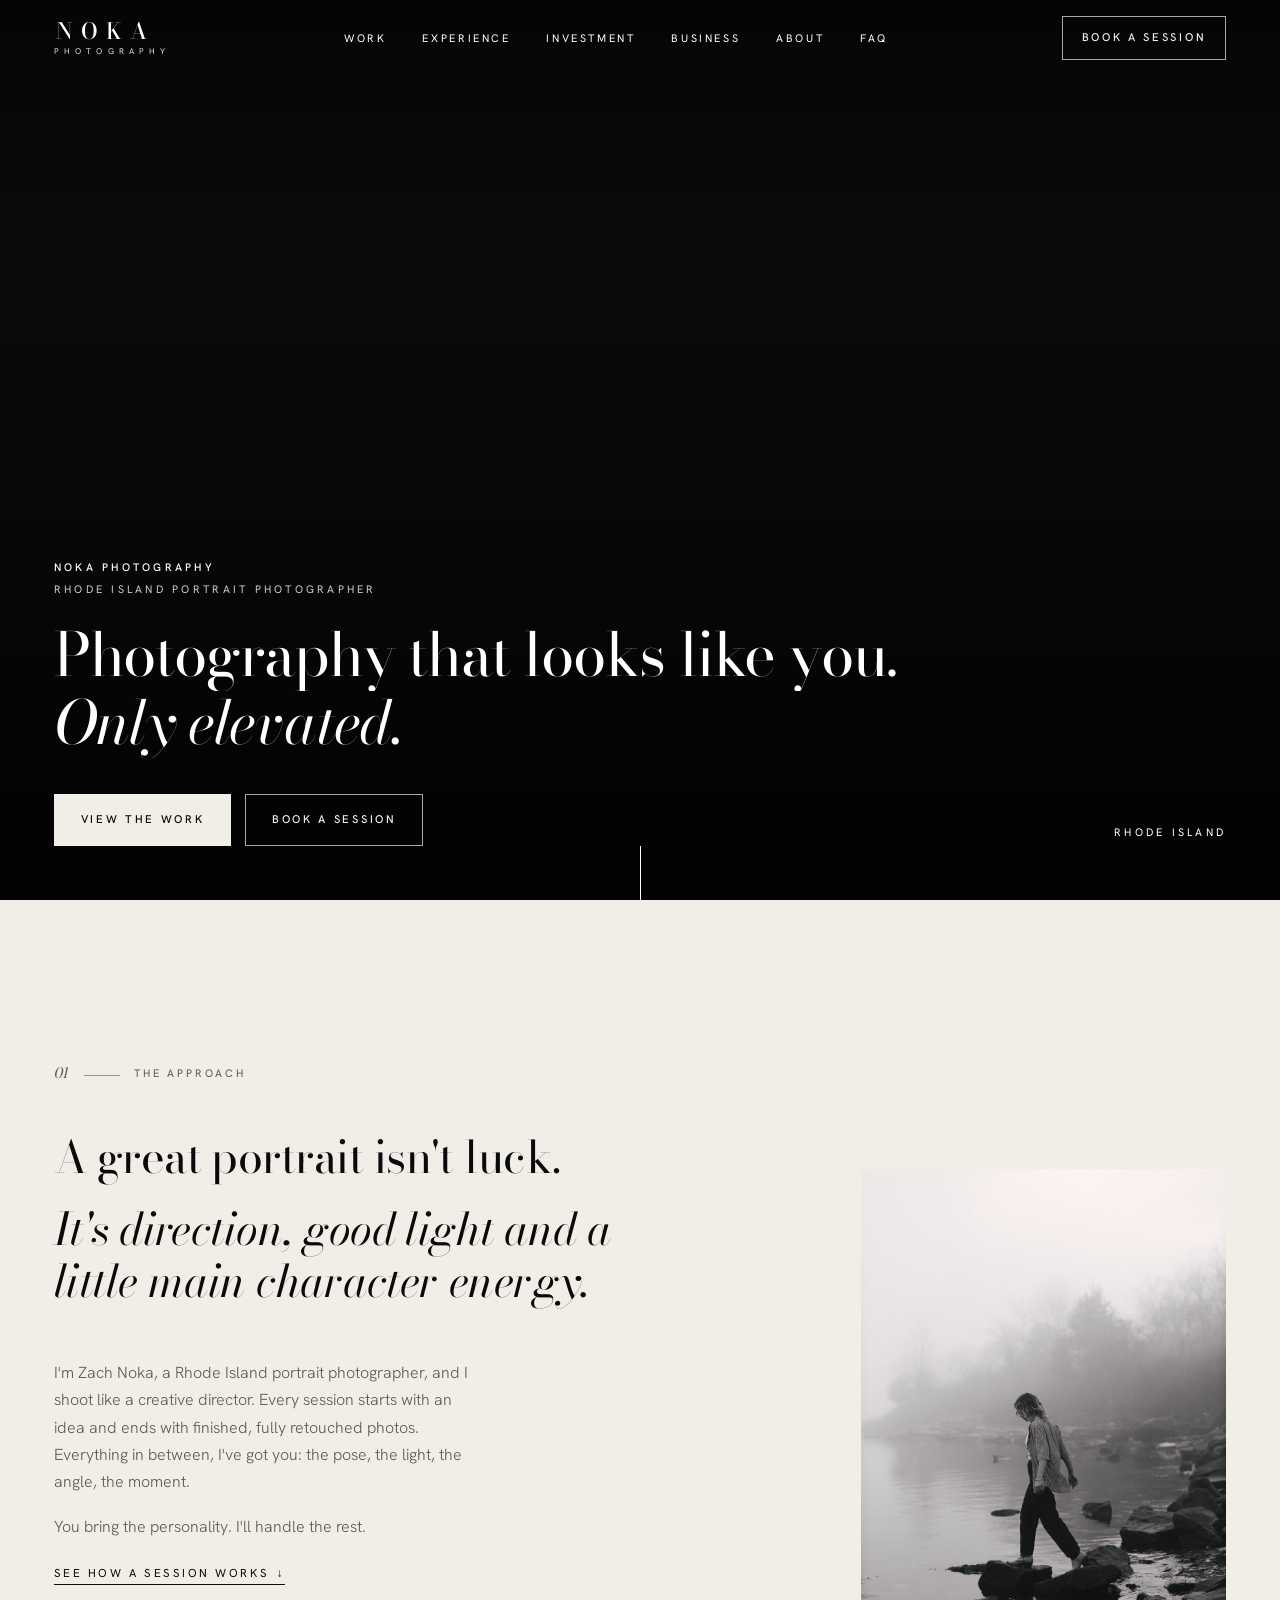
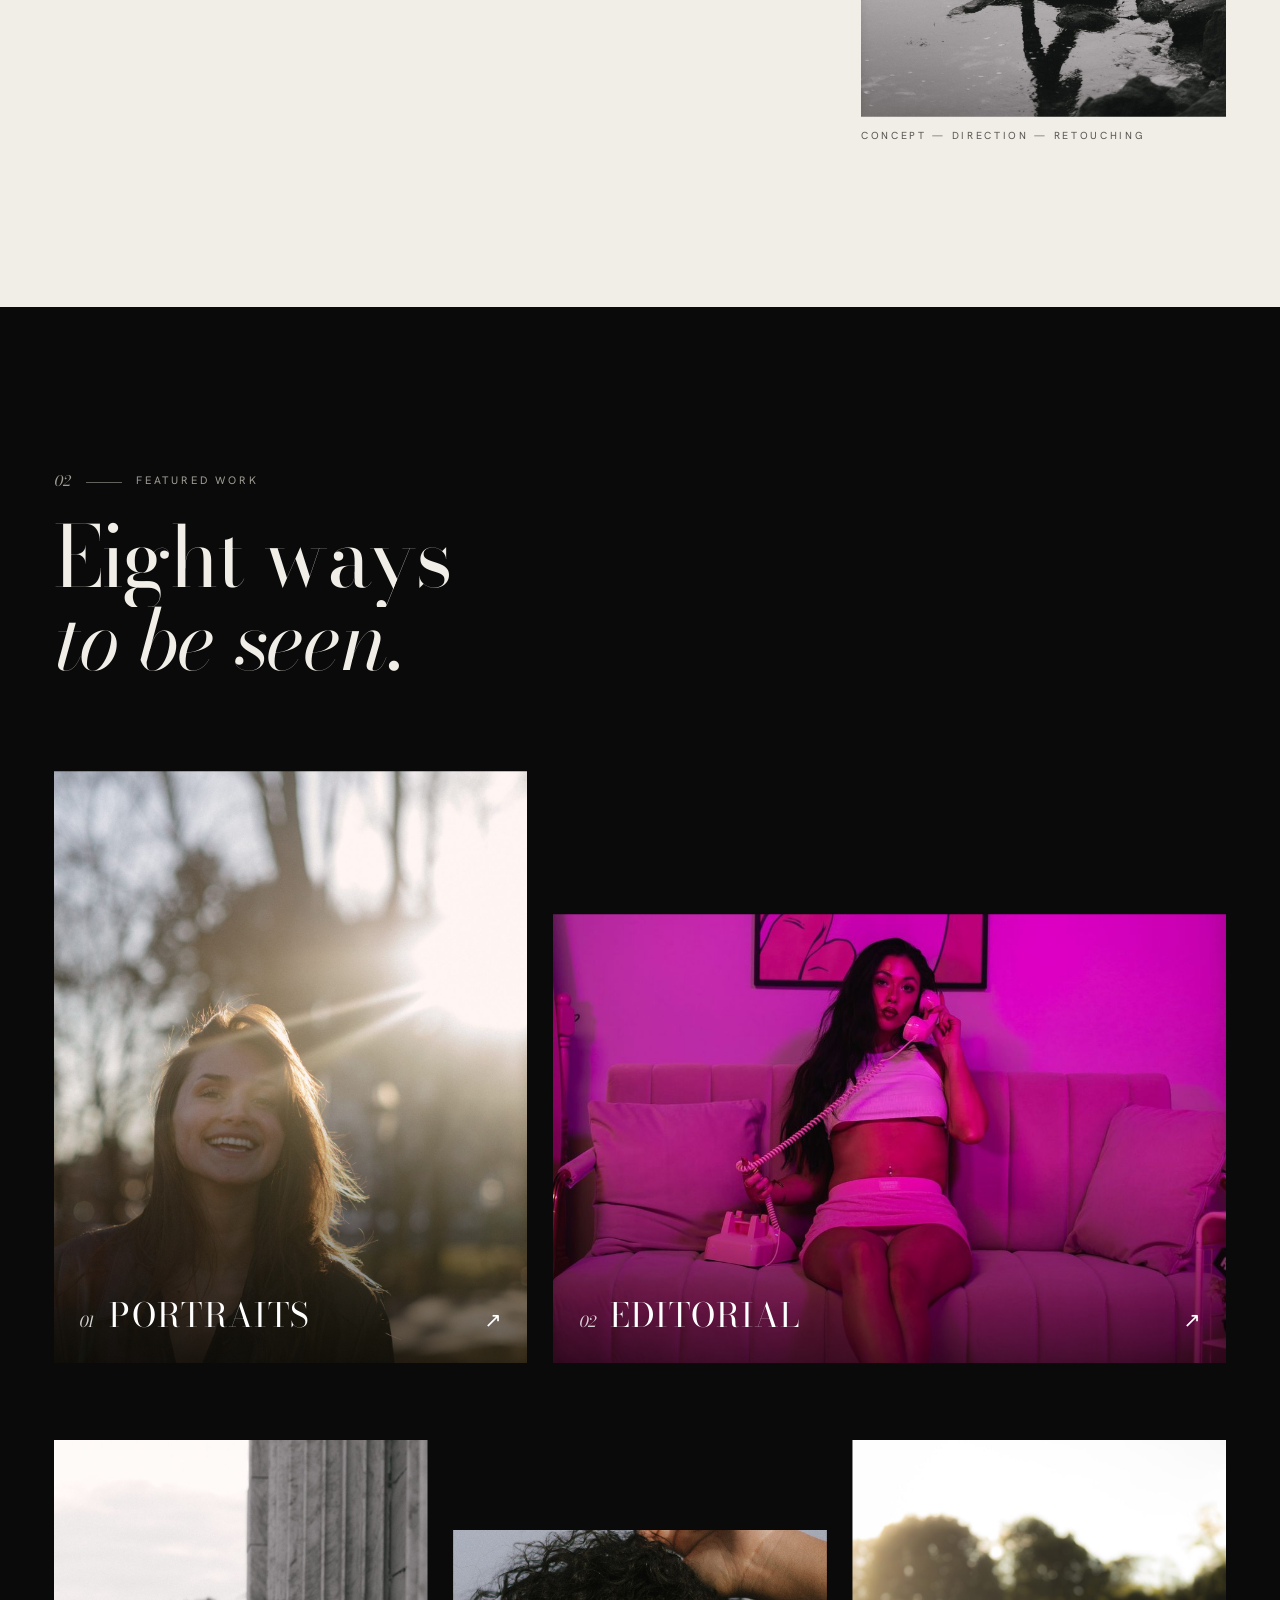
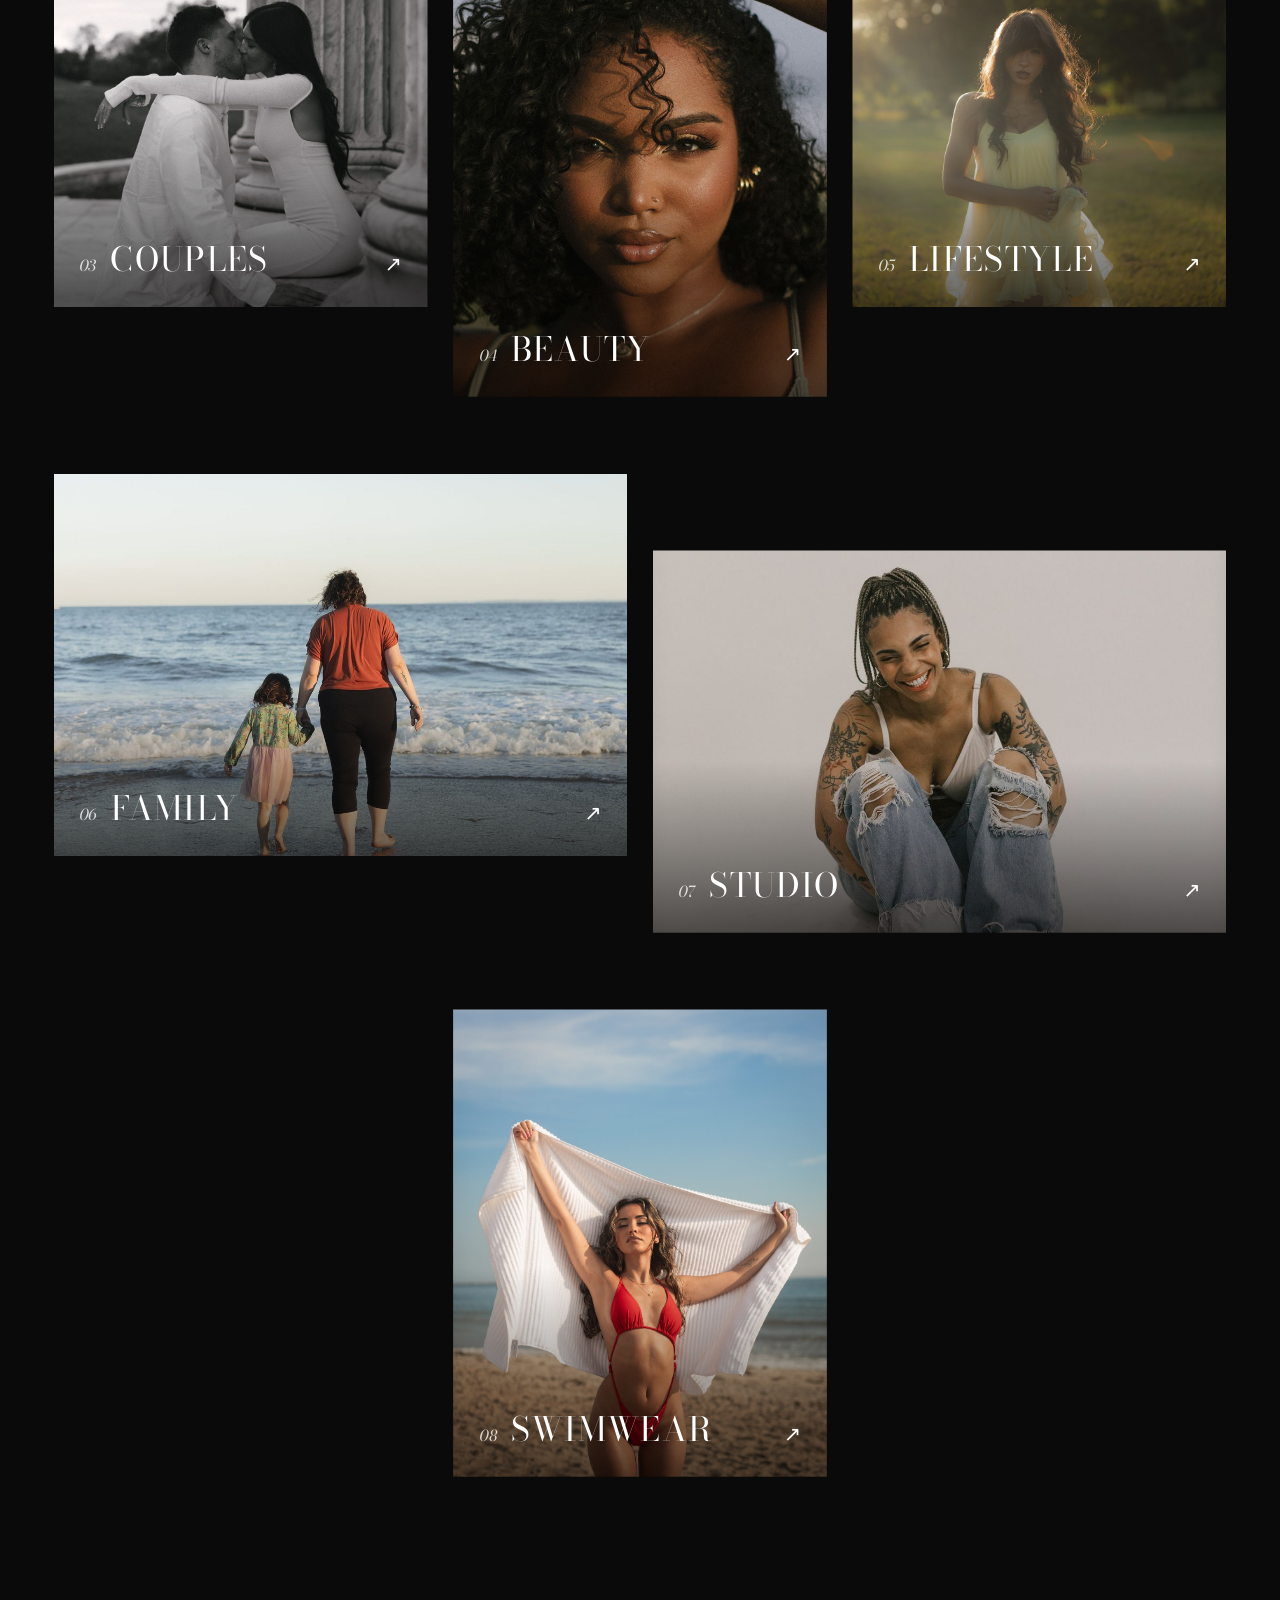
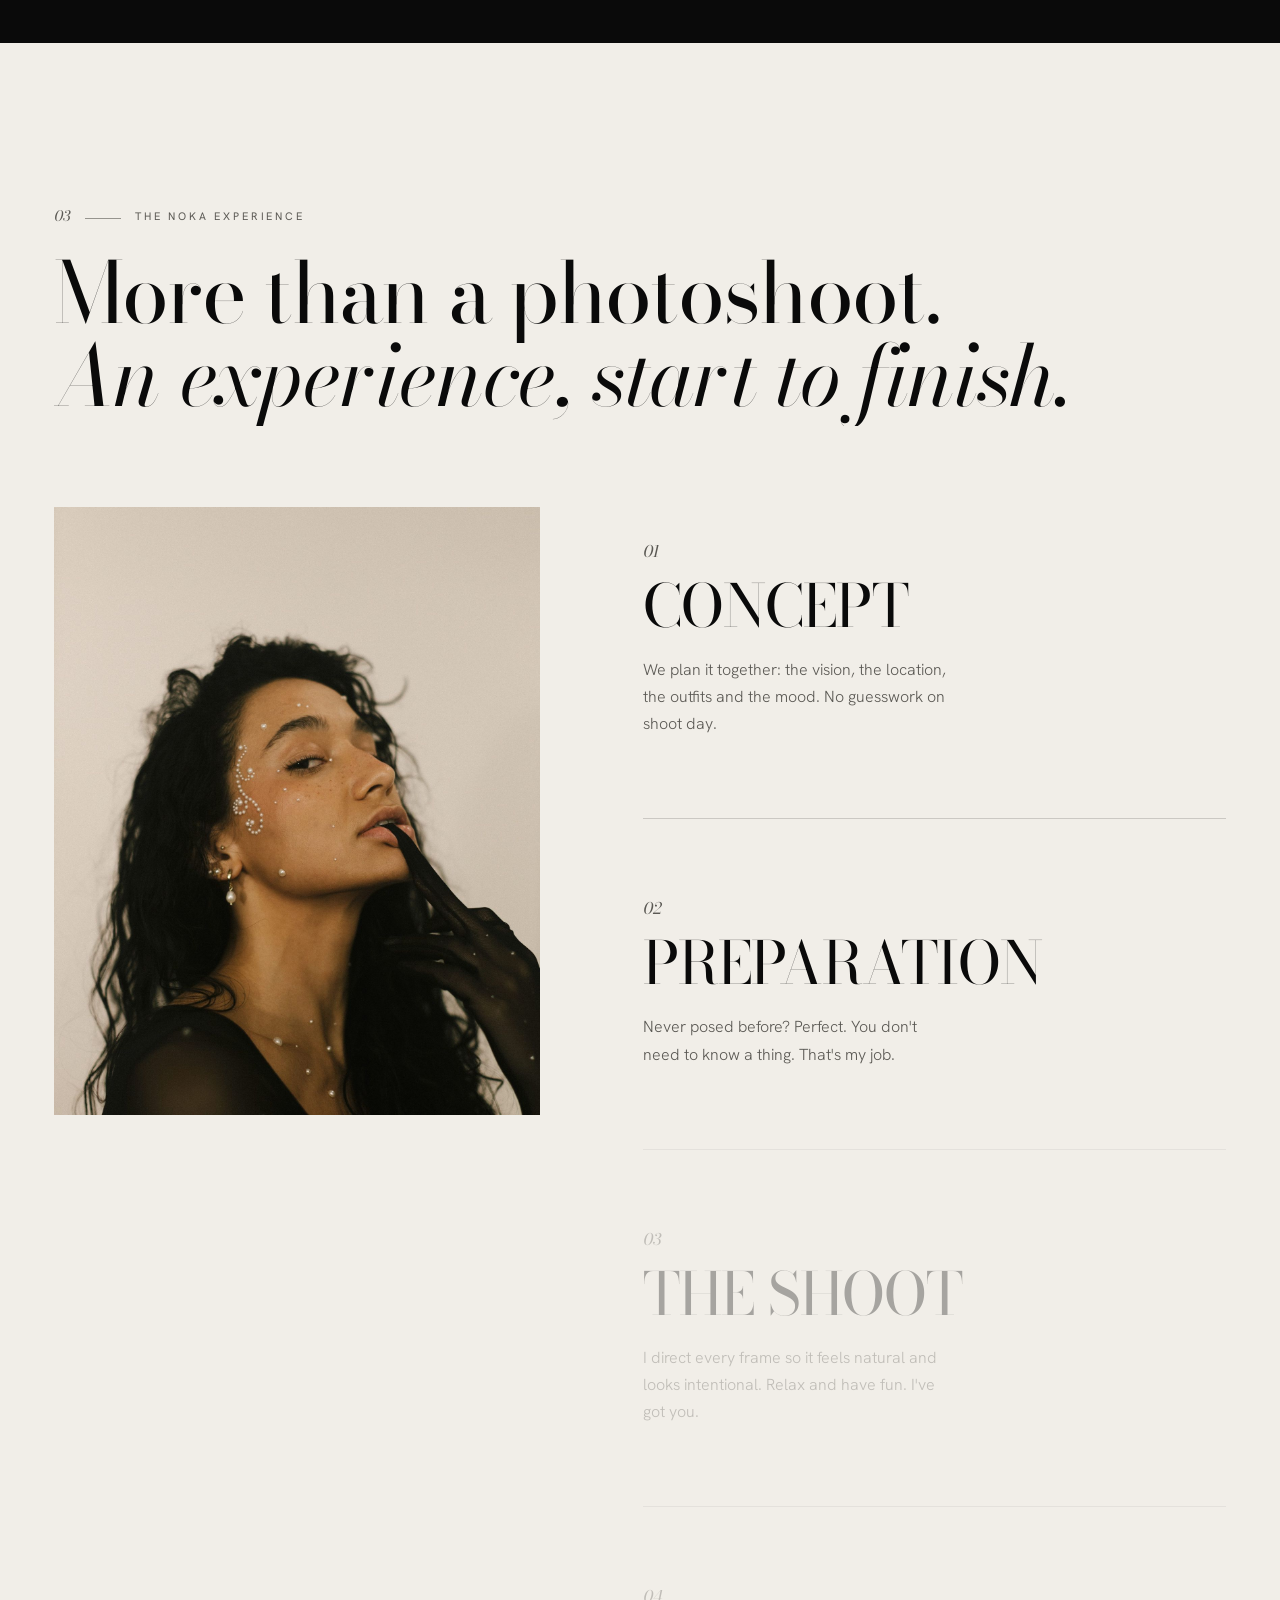
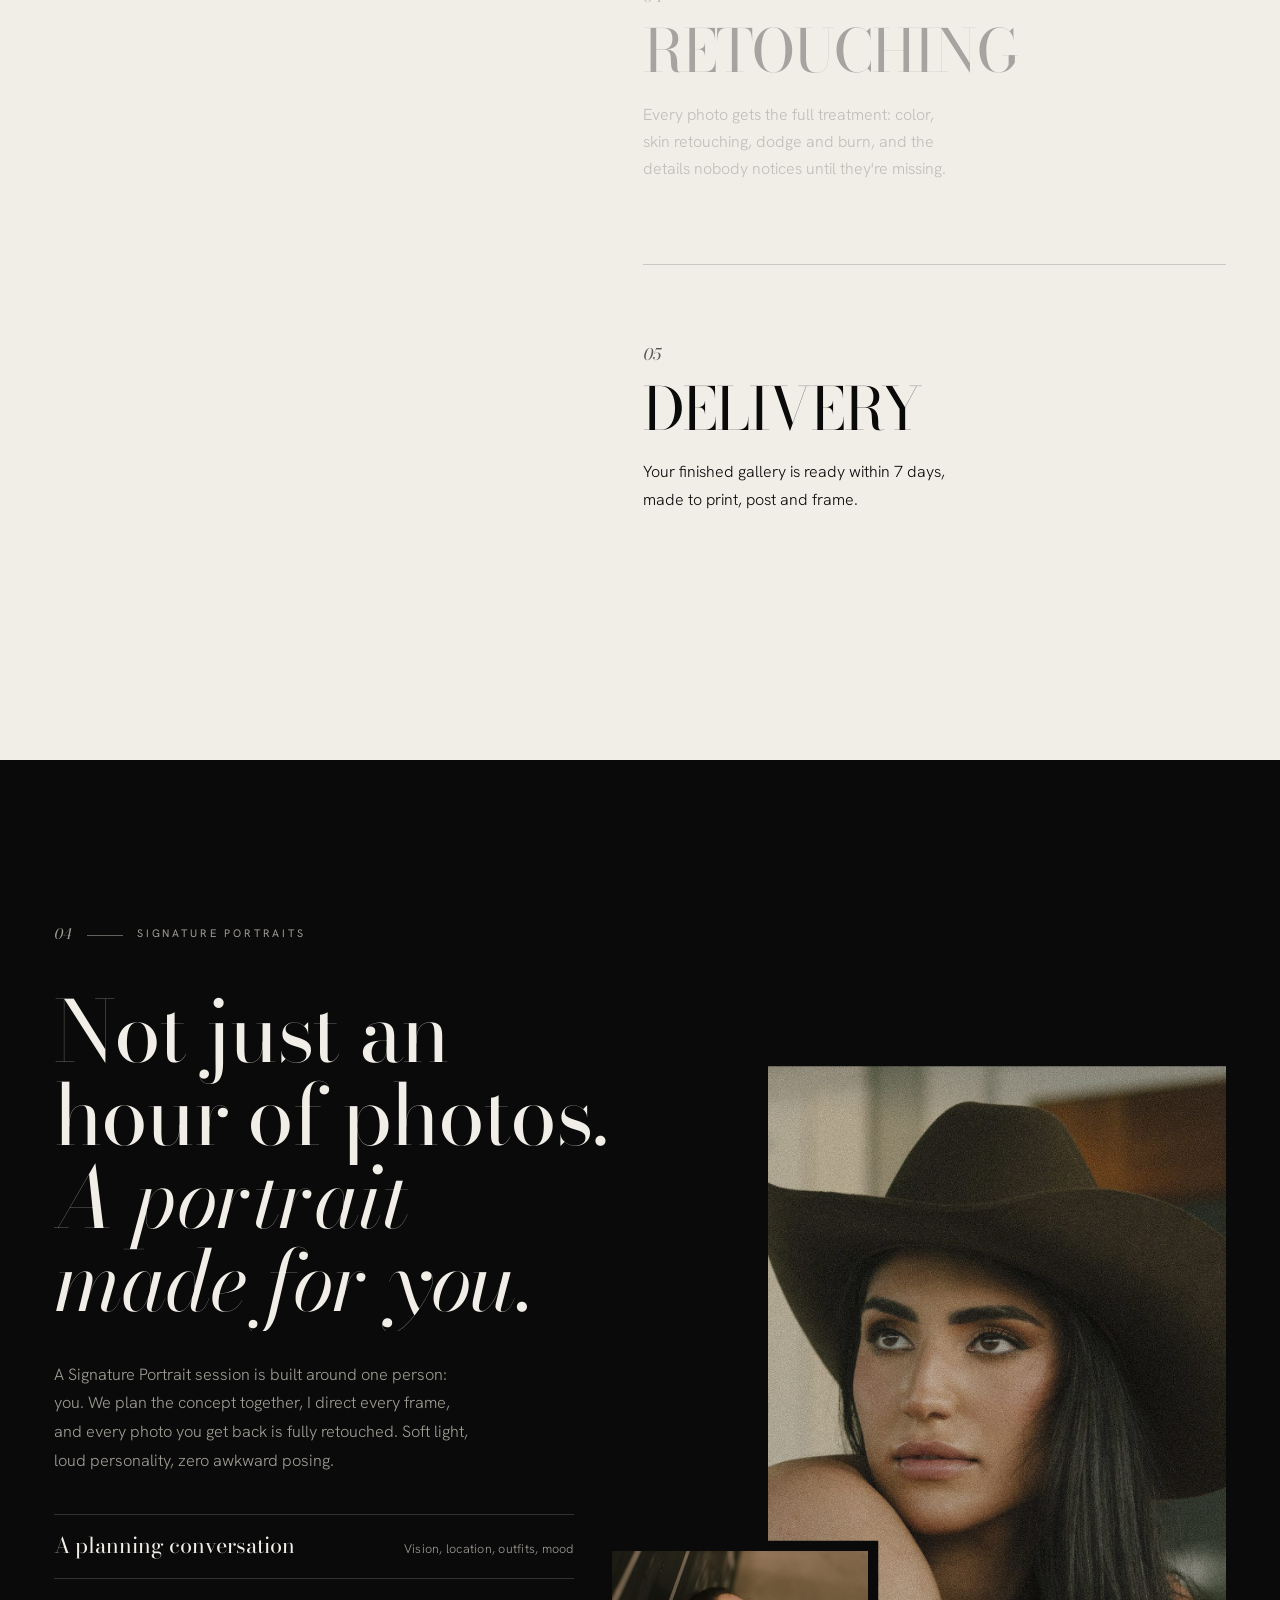
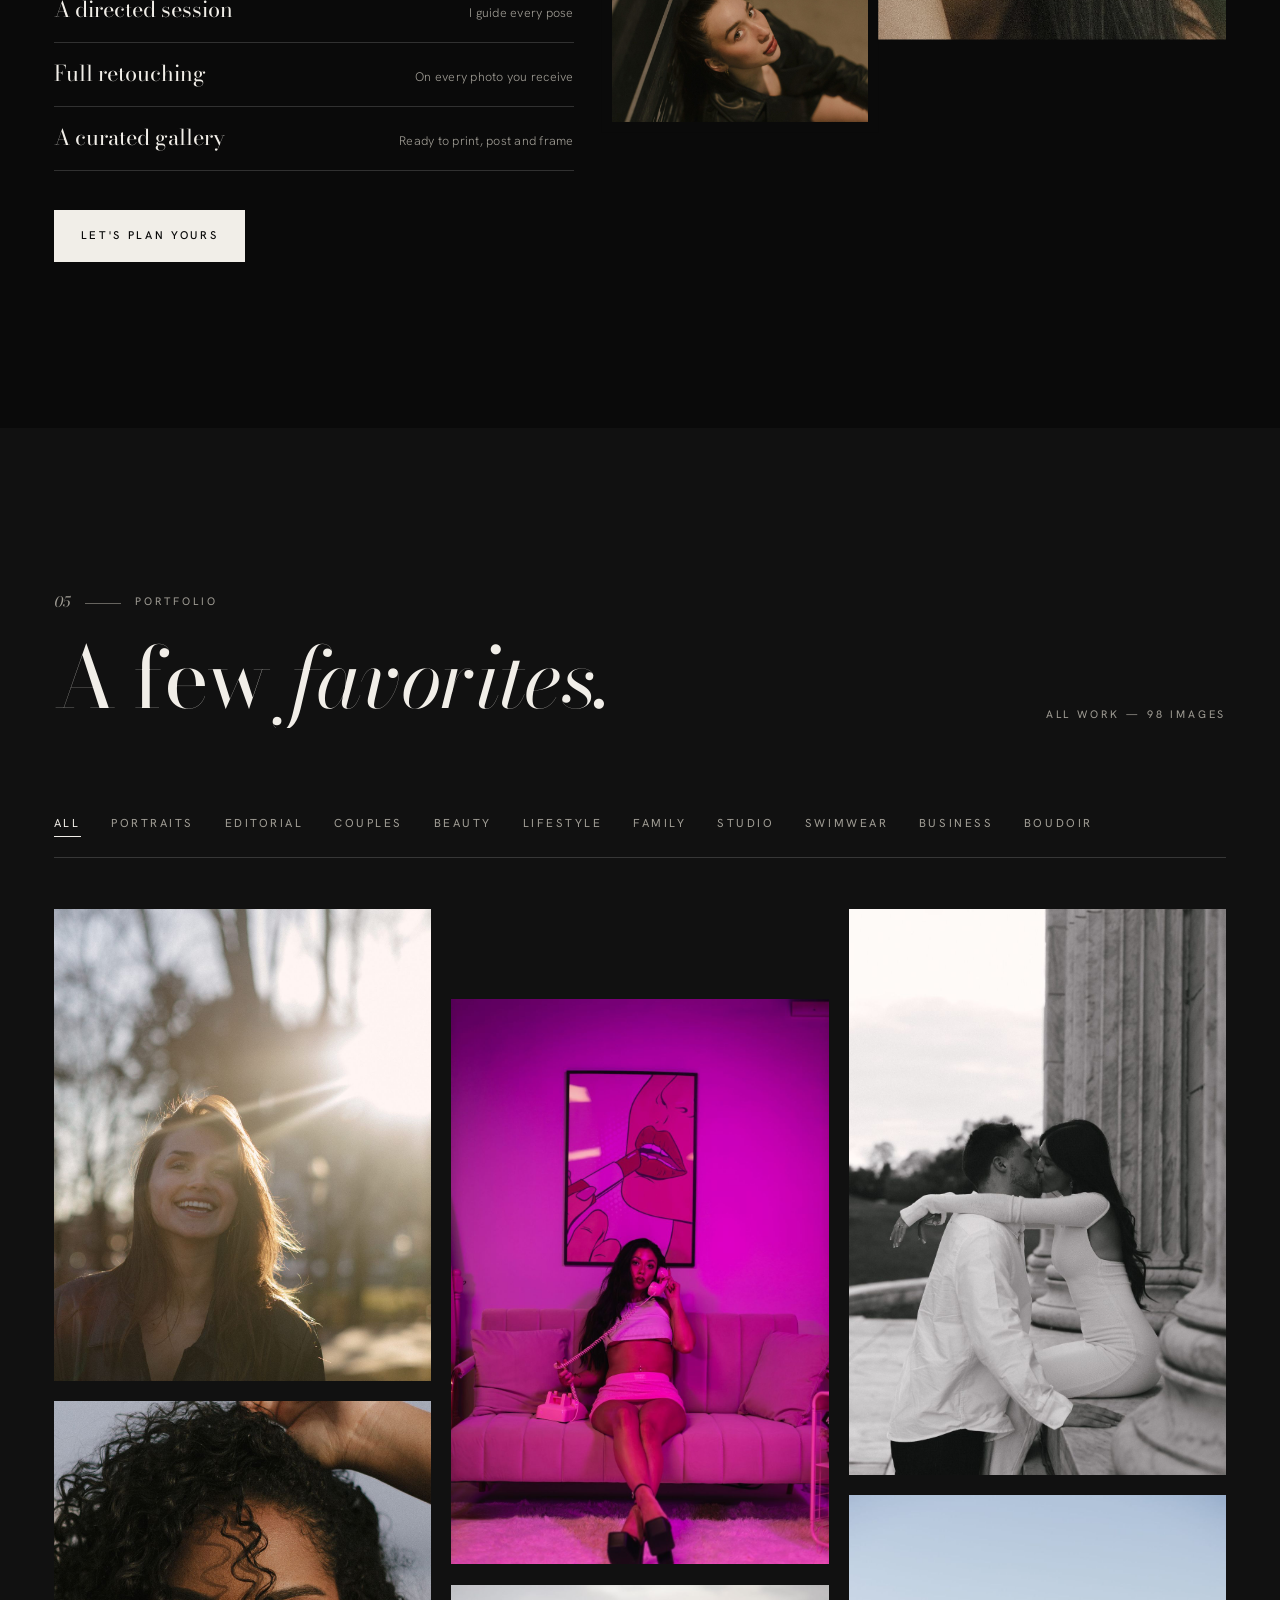
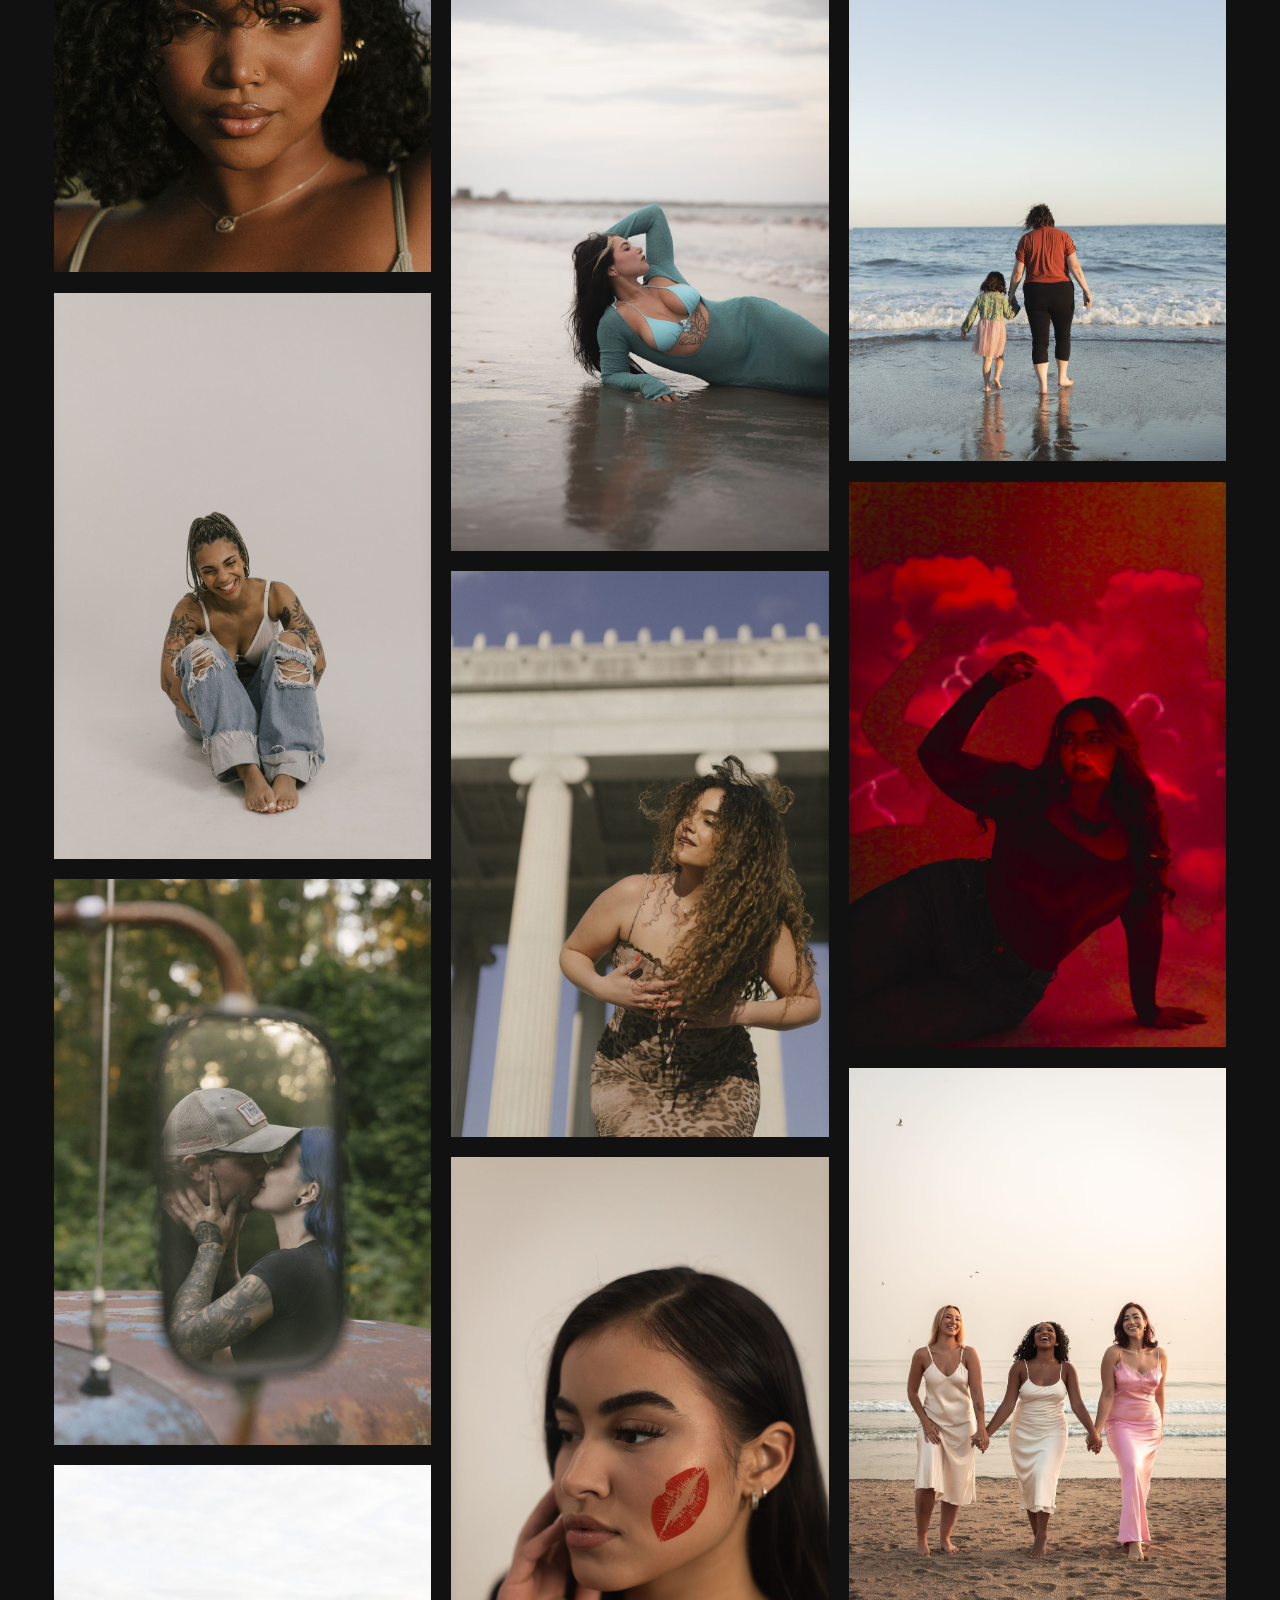
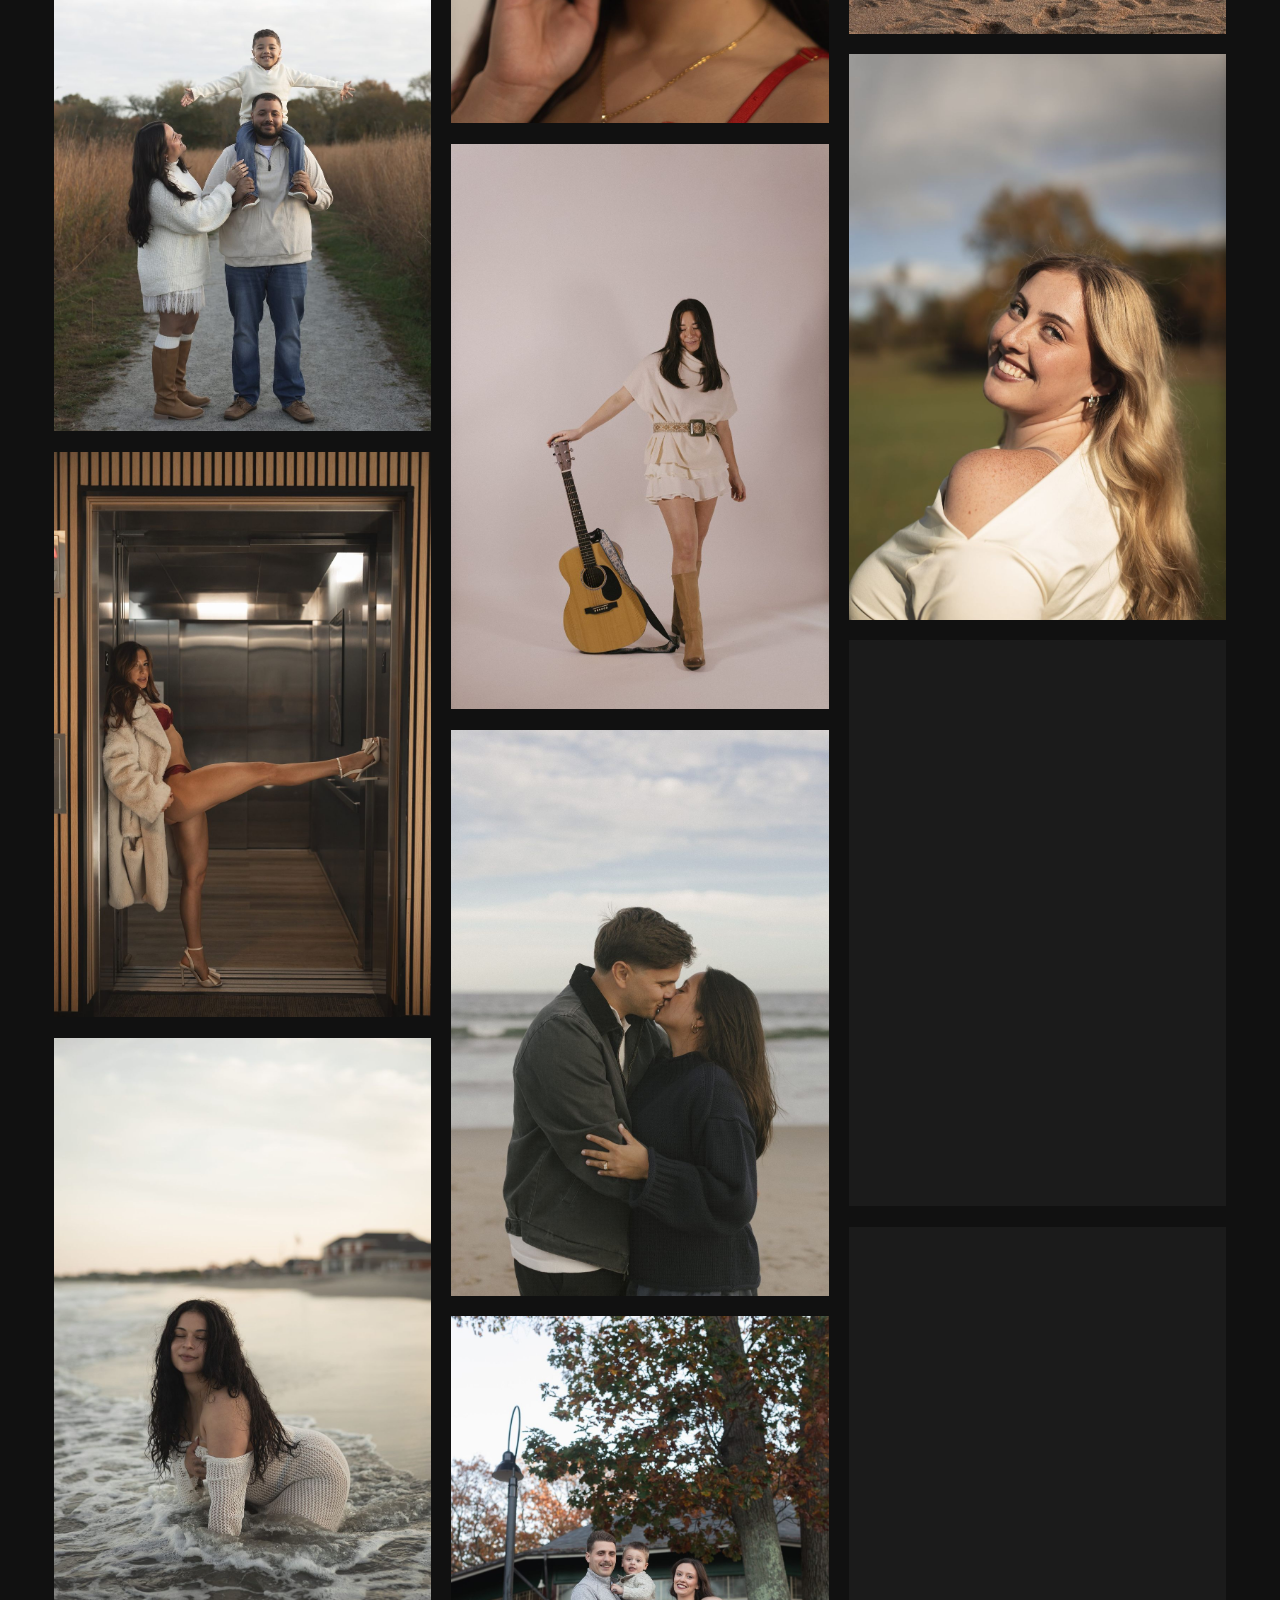
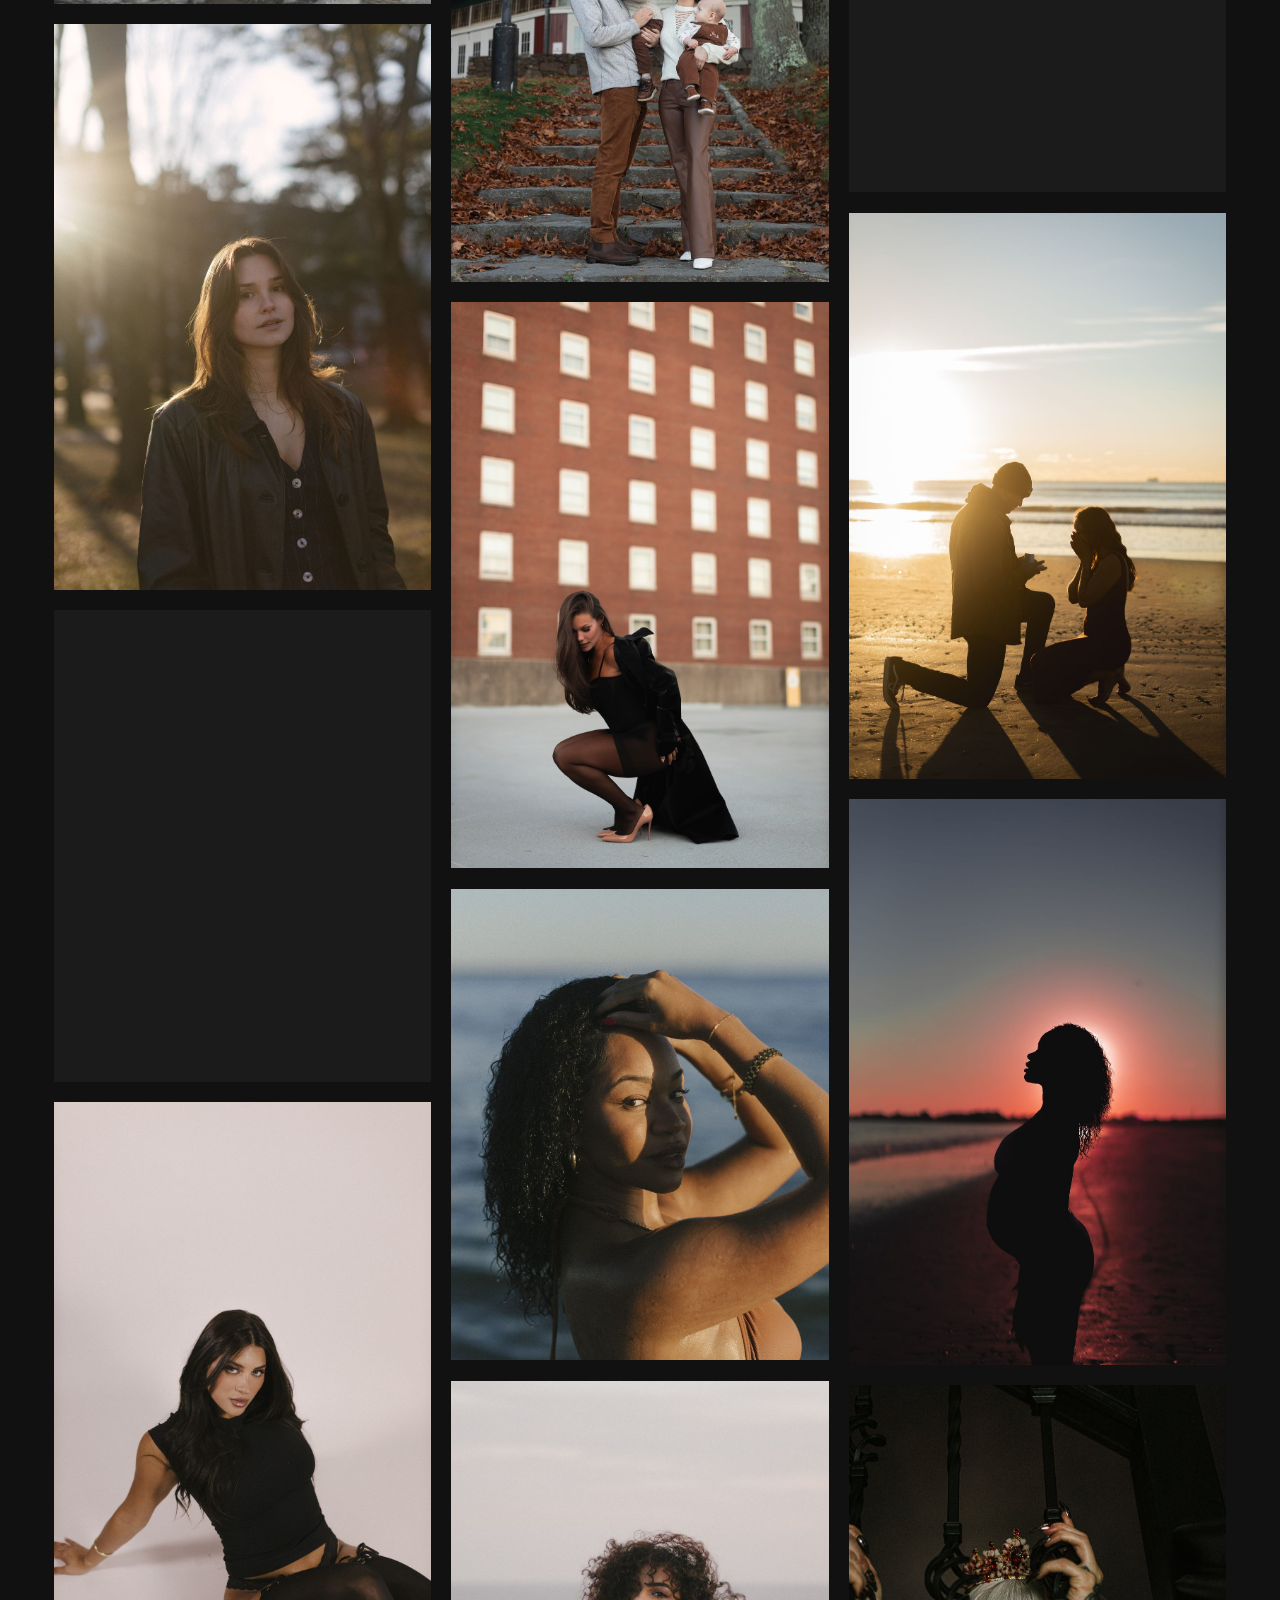
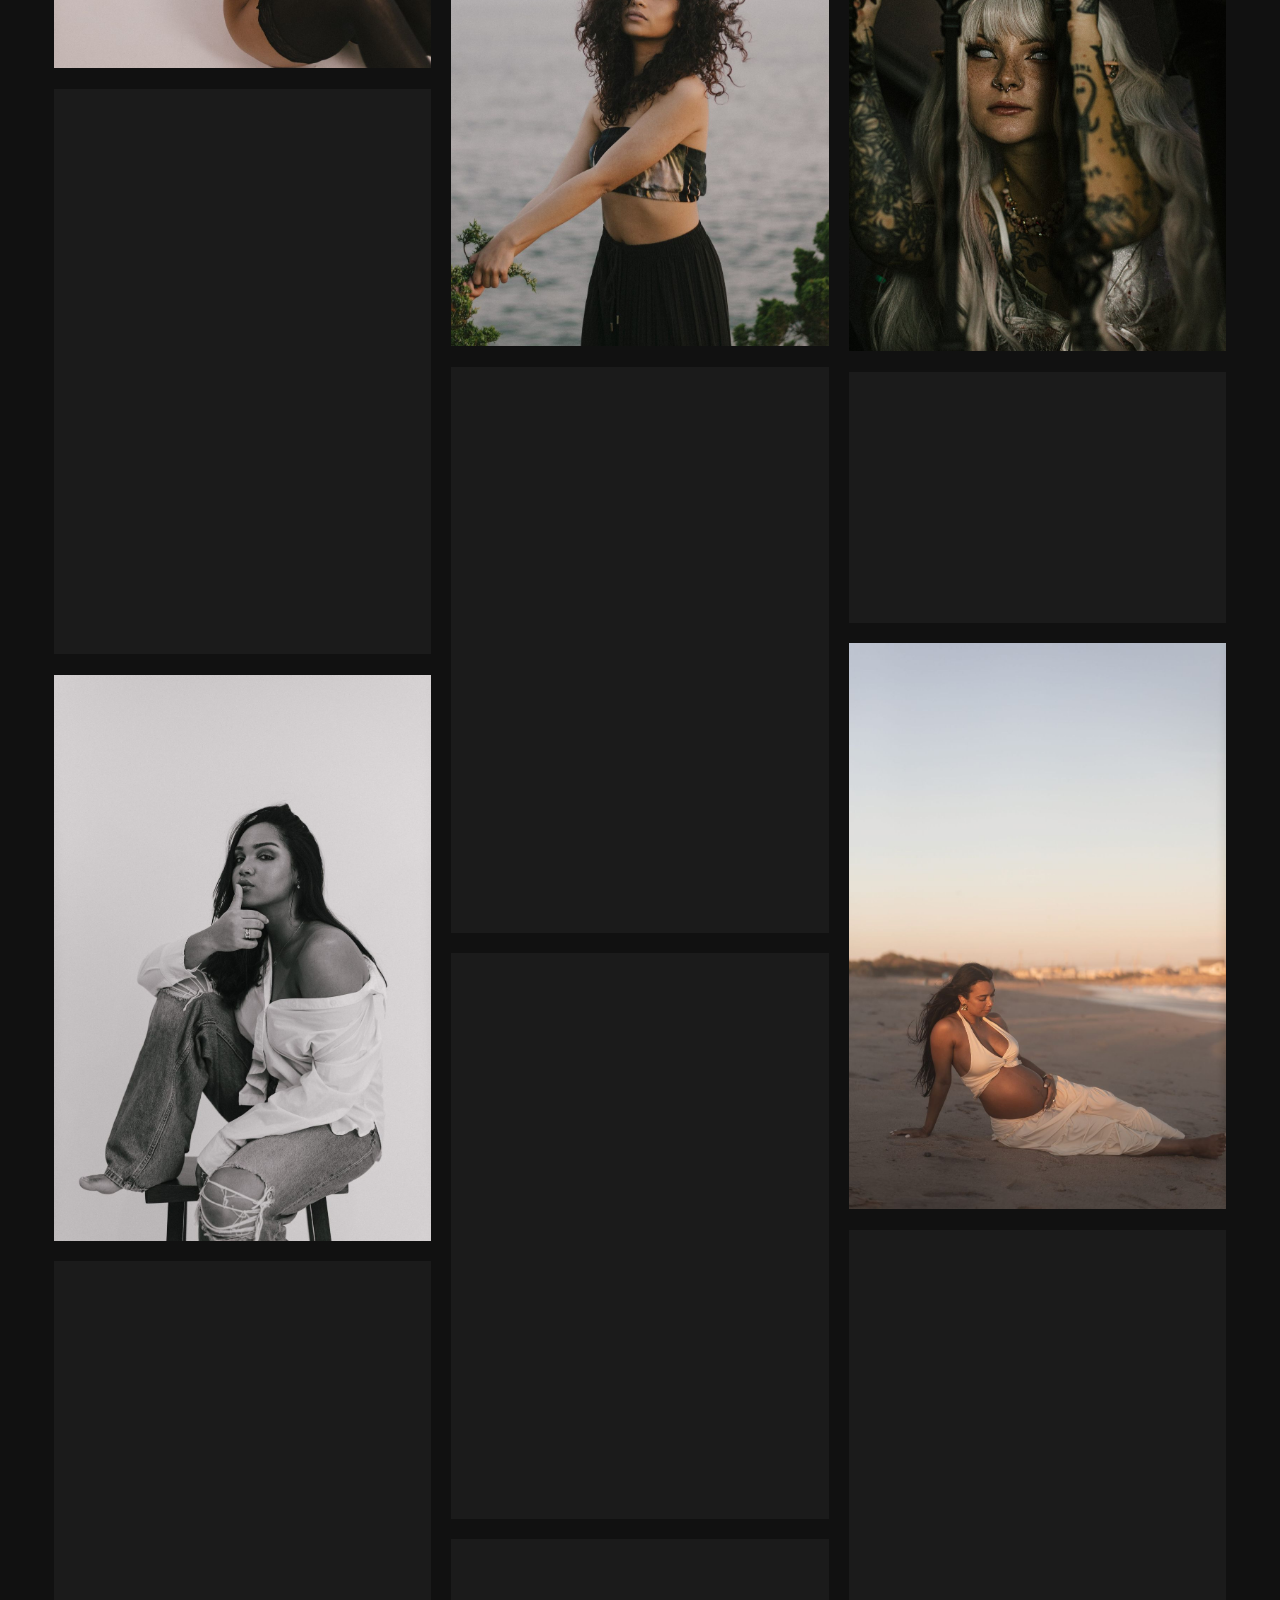
==== commit 27dc5ae7: "Polish pass: photo develop reveals, line-by-line headings, rate card hairlines, sliding filter, ligh" ====
--- a/index.html
+++ b/index.html
@@ -962,6 +962,7 @@
 
   <script src="js/content.js"></script>
   <script src="js/site.js" defer></script>
+  <script src="js/motion.js" defer></script>
   <!-- Visitor stats (GoatCounter: no cookies). Only counts visits on the real
        domain, so previews and tests don't skew the numbers.
        Dashboard: https://nokaphotography.goatcounter.com -->
--- a/css/styles.css
+++ b/css/styles.css
@@ -588,3 +588,124 @@
 /* Google review link under testimonials */
 .testi__google { margin-top: 2.2em; text-align: center; }
 .testi__google .link-arrow { color: var(--ink); }
+
+/* ==========================================================================
+   MOTION & POLISH (Nov 2026)
+   One photographic idea carried through the page: images "develop" upward
+   into their frames, headings rise line by line like the hero, and the
+   rate card rules itself in as you read it. Everything else only moves
+   when you do something (hover, filter, open a photo).
+   ========================================================================== */
+
+/* ---------- typography refinements ---------- */
+h1, h2, h3, .statement, .price-row__name { text-wrap: balance; }
+p, li, blockquote { text-wrap: pretty; }
+.quote__text { hanging-punctuation: first; }
+
+/* ---------- photographs develop into their frames ---------- */
+html.js .mask img {
+  clip-path: inset(100% 0 0 0);
+  transition: transform 1.9s var(--ease), clip-path 1.25s cubic-bezier(.65, 0, .2, 1);
+}
+html.js .mask.is-in img, html.js .reveal.is-in .mask img, html.js .reveal.is-in.mask img { clip-path: inset(0 0 0 0); }
+/* tiles: the label follows the photo up */
+html.js .tile .tile__label { opacity: 0; transform: translateY(14px); transition: opacity .9s var(--ease) .55s, transform 1s var(--ease) .55s; }
+html.js .tile.is-in .tile__label { opacity: 1; transform: none; }
+
+/* ---------- headings rise line by line (split by js/motion.js) ---------- */
+html.js .reveal.split { opacity: 1; transform: none; }
+.split .line { display: block; overflow: hidden; padding-bottom: .1em; margin-bottom: -.1em; }
+.split .line > span { display: block; transform: translateY(108%); transition: transform 1.25s var(--ease) calc(var(--l, 0) * 120ms + var(--d, 0) * 1ms); }
+.split.is-in .line > span { transform: none; }
+
+/* ---------- rate card: hairlines draw in as each row arrives ---------- */
+.price-row { position: relative; border-bottom: 0; }
+.price-row::after {
+  content: ""; position: absolute; left: 0; right: 0; bottom: 0; height: 1px; background: var(--line);
+  transform-origin: left; transition: transform 1.4s var(--ease) calc(var(--d, 0) * 1ms + 200ms);
+}
+html.js .price-row.reveal::after { transform: scaleX(0); }
+html.js .price-row.reveal.is-in::after { transform: scaleX(1); }
+.price-row__price strong { transition: letter-spacing .6s var(--ease); }
+.price-row__cta { display: inline-flex; gap: .6em; align-items: center; transition: opacity .3s, gap .45s var(--ease); }
+.price-row__cta::after { content: "→"; font-size: .9rem; letter-spacing: 0; transition: transform .45s var(--ease); }
+.price-banner { position: relative; overflow: hidden; }
+.price-banner::before { content: ""; position: absolute; left: 0; top: 0; bottom: 0; width: 2px; background: var(--paper); }
+
+@media (hover: hover) {
+  .price-row:hover .price-row__cta { opacity: 1; gap: 1em; }
+  .price-row:hover::after { background: var(--paper); }
+  .price-row::after { transition-property: transform, background-color; }
+}
+
+/* ---------- buttons: the fill wipes up from below ---------- */
+.btn { position: relative; isolation: isolate; overflow: hidden; }
+.btn--solid-light { --b-hbg: var(--ink); }
+@media (hover: hover) {
+  .btn::before {
+    content: ""; position: absolute; inset: 0; z-index: -1; background: var(--b-hbg);
+    transform: scaleY(0); transform-origin: bottom; transition: transform .55s var(--ease);
+  }
+  .btn:hover { background: var(--b-bg); }
+  .btn:hover::before { transform: scaleY(1); }
+}
+.btn:active { transform: translateY(1px); }
+
+/* ---------- nav: reading progress + current section ---------- */
+.nav__progress {
+  position: absolute; left: 0; right: 0; bottom: 0; height: 1px; background: rgba(241, 238, 232, .55);
+  transform: scaleX(0); transform-origin: left; opacity: 0; transition: opacity .5s;
+}
+.nav.is-solid .nav__progress { opacity: 1; }
+.nav__links a[aria-current="true"]::after { transform: scaleX(1); transform-origin: left; }
+
+/* ---------- portfolio: one underline slides between filters ---------- */
+.filters { position: relative; }
+.filters.has-bar .filter::after { display: none; }
+.filters__bar {
+  position: absolute; left: 0; top: 0; height: 1px; width: 0; background: var(--paper); pointer-events: none;
+  transition: transform .6s var(--ease), width .6s var(--ease), top .3s;
+}
+.shot img { transition: transform 1.5s var(--ease), opacity .6s, filter .6s; }
+@media (hover: hover) {
+  .masonry:has(.shot:hover) .shot:not(:hover) img { opacity: .55; }
+}
+
+/* ---------- lightbox: photos crossfade, the first one settles in ---------- */
+.lightbox__fig img { transition: opacity .35s var(--ease), transform .6s var(--ease); }
+.lightbox[open] .lightbox__fig img { animation: lbImgIn .7s var(--ease); }
+.lightbox__fig img.is-swapping { opacity: 0; transform: scale(.985); transition-duration: .01s; }
+@keyframes lbImgIn { from { opacity: 0; transform: scale(.96); } to { opacity: 1; transform: none; } }
+
+/* ---------- tiles: name opens up on hover ---------- */
+.tile__name { transition: letter-spacing .7s var(--ease); }
+@media (hover: hover) { .tile:hover .tile__name { letter-spacing: .08em; } }
+
+/* ---------- scroll-linked depth (browsers that support it; no JS) ---------- */
+@media (prefers-reduced-motion: no-preference) {
+  @supports (animation-timeline: view()) {
+    .sig__b { animation: drift linear both; animation-timeline: view(); animation-range: entry 0% exit 100%; }
+    .cta__media img { animation: settle linear both; animation-timeline: view(); animation-range: entry 0% cover 60%; }
+    .about__figure, .intro__figure { animation: driftSoft linear both; animation-timeline: view(); animation-range: entry 0% exit 100%; }
+    @keyframes drift { from { translate: 0 60px; } to { translate: 0 -60px; } }
+    @keyframes driftSoft { from { translate: 0 30px; } to { translate: 0 -30px; } }
+    @keyframes settle { from { scale: 1.16; } to { scale: 1; } }
+  }
+}
+
+/* ---------- phone polish ---------- */
+@media (max-width: 699px) {
+  .price-row__cta { padding-block: 12px 6px; margin-top: 4px; }
+  .price-row__name { font-size: clamp(1.75rem, 8vw, 2.2rem); }
+  .price-row__price strong { font-size: 1.6rem; }
+  .invest__note { font-size: .9rem; line-height: 1.7; }
+  .filters { padding-bottom: 16px; }
+  .hero__kicker { gap: 6px; text-shadow: 0 1px 12px rgba(0, 0, 0, .45); }
+}
+
+@media (prefers-reduced-motion: reduce) {
+  html.js .mask img { clip-path: none; }
+  html.js .tile .tile__label { opacity: 1; transform: none; }
+  html.js .price-row.reveal::after { transform: none; }
+  .split .line > span { transform: none; }
+}
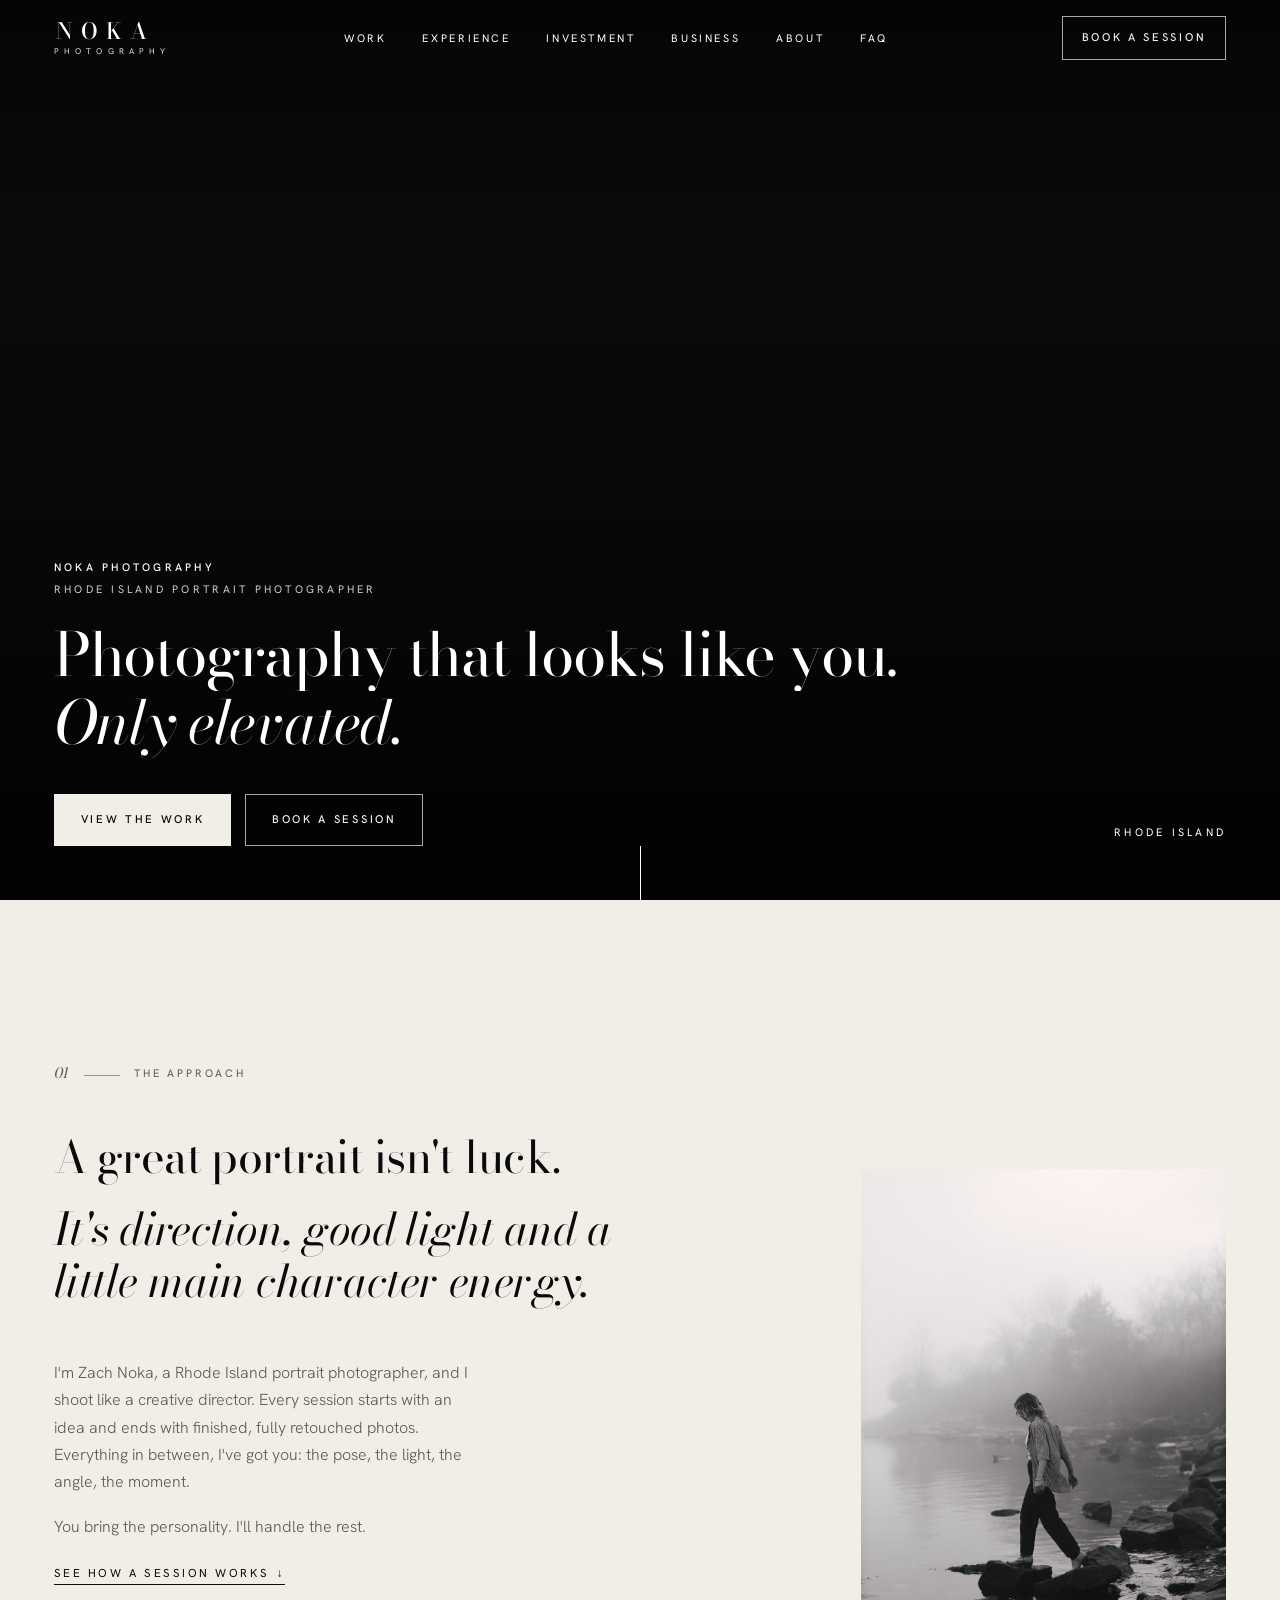
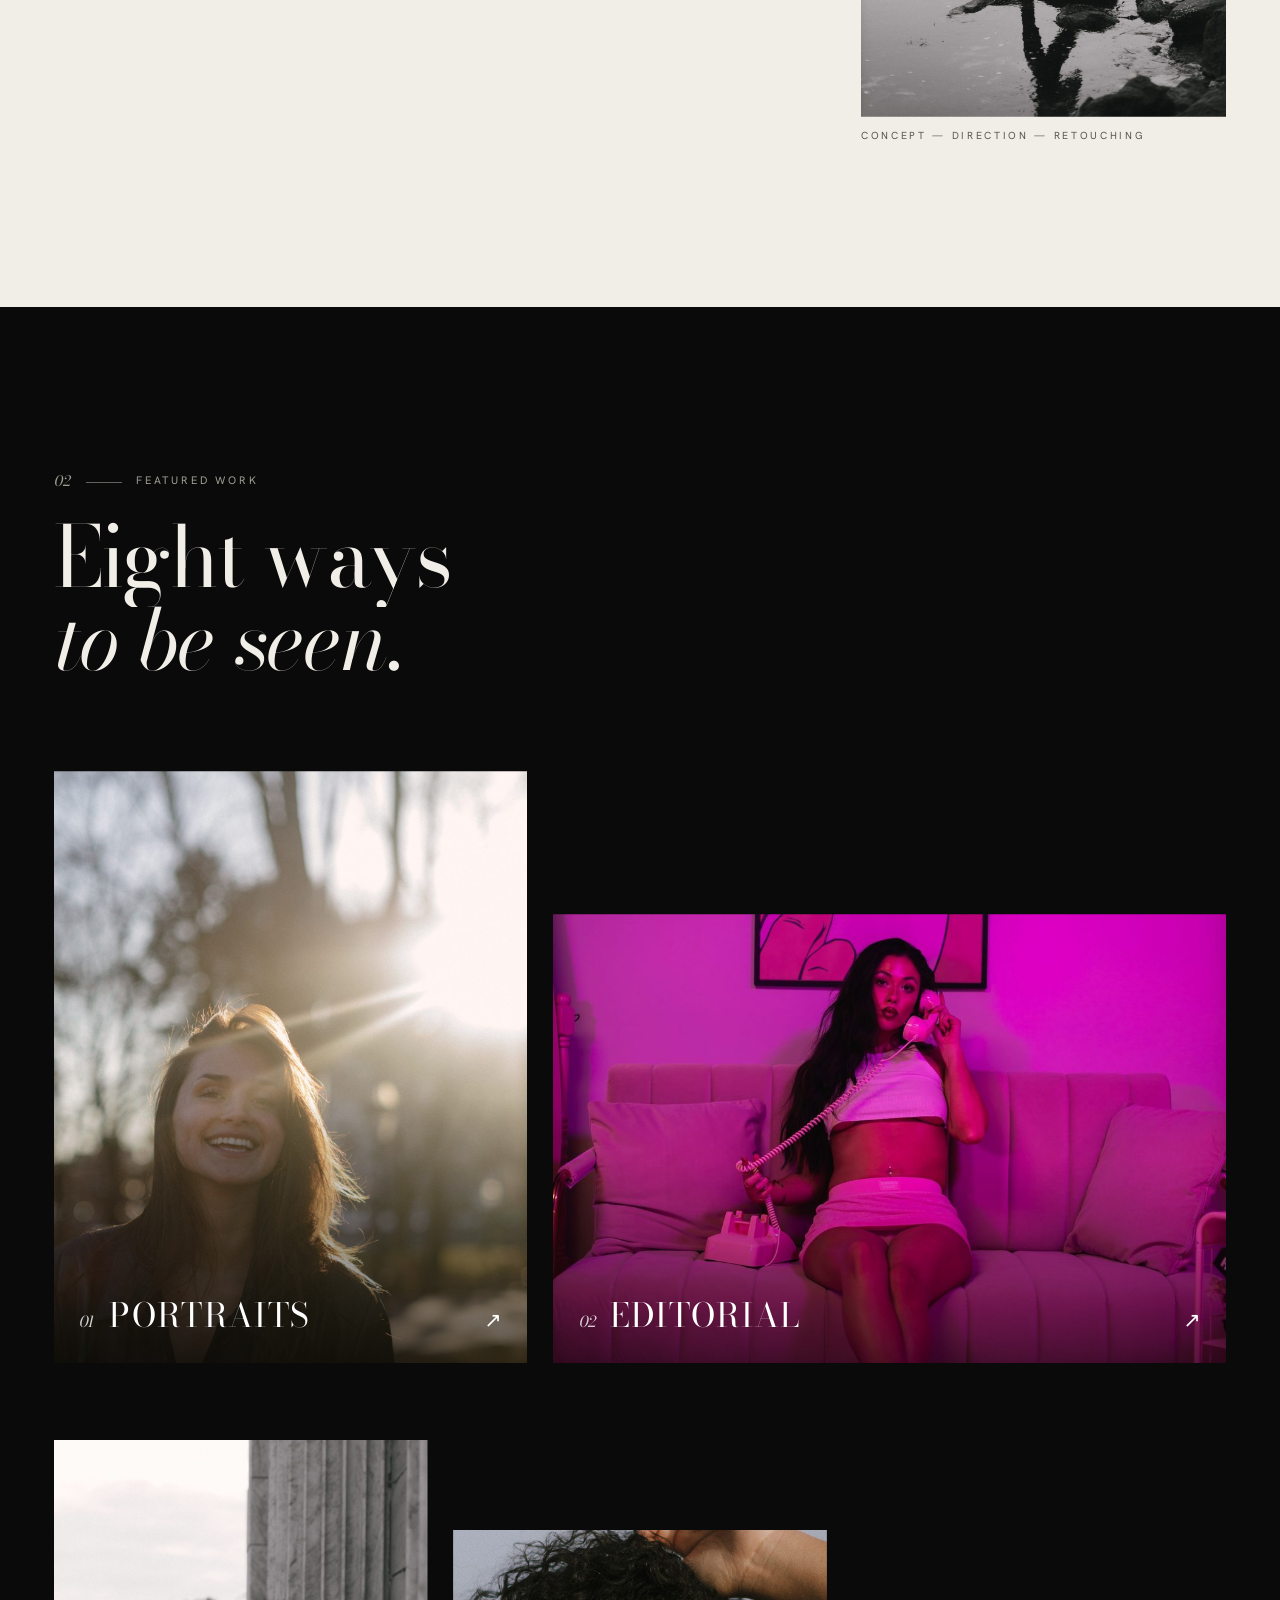
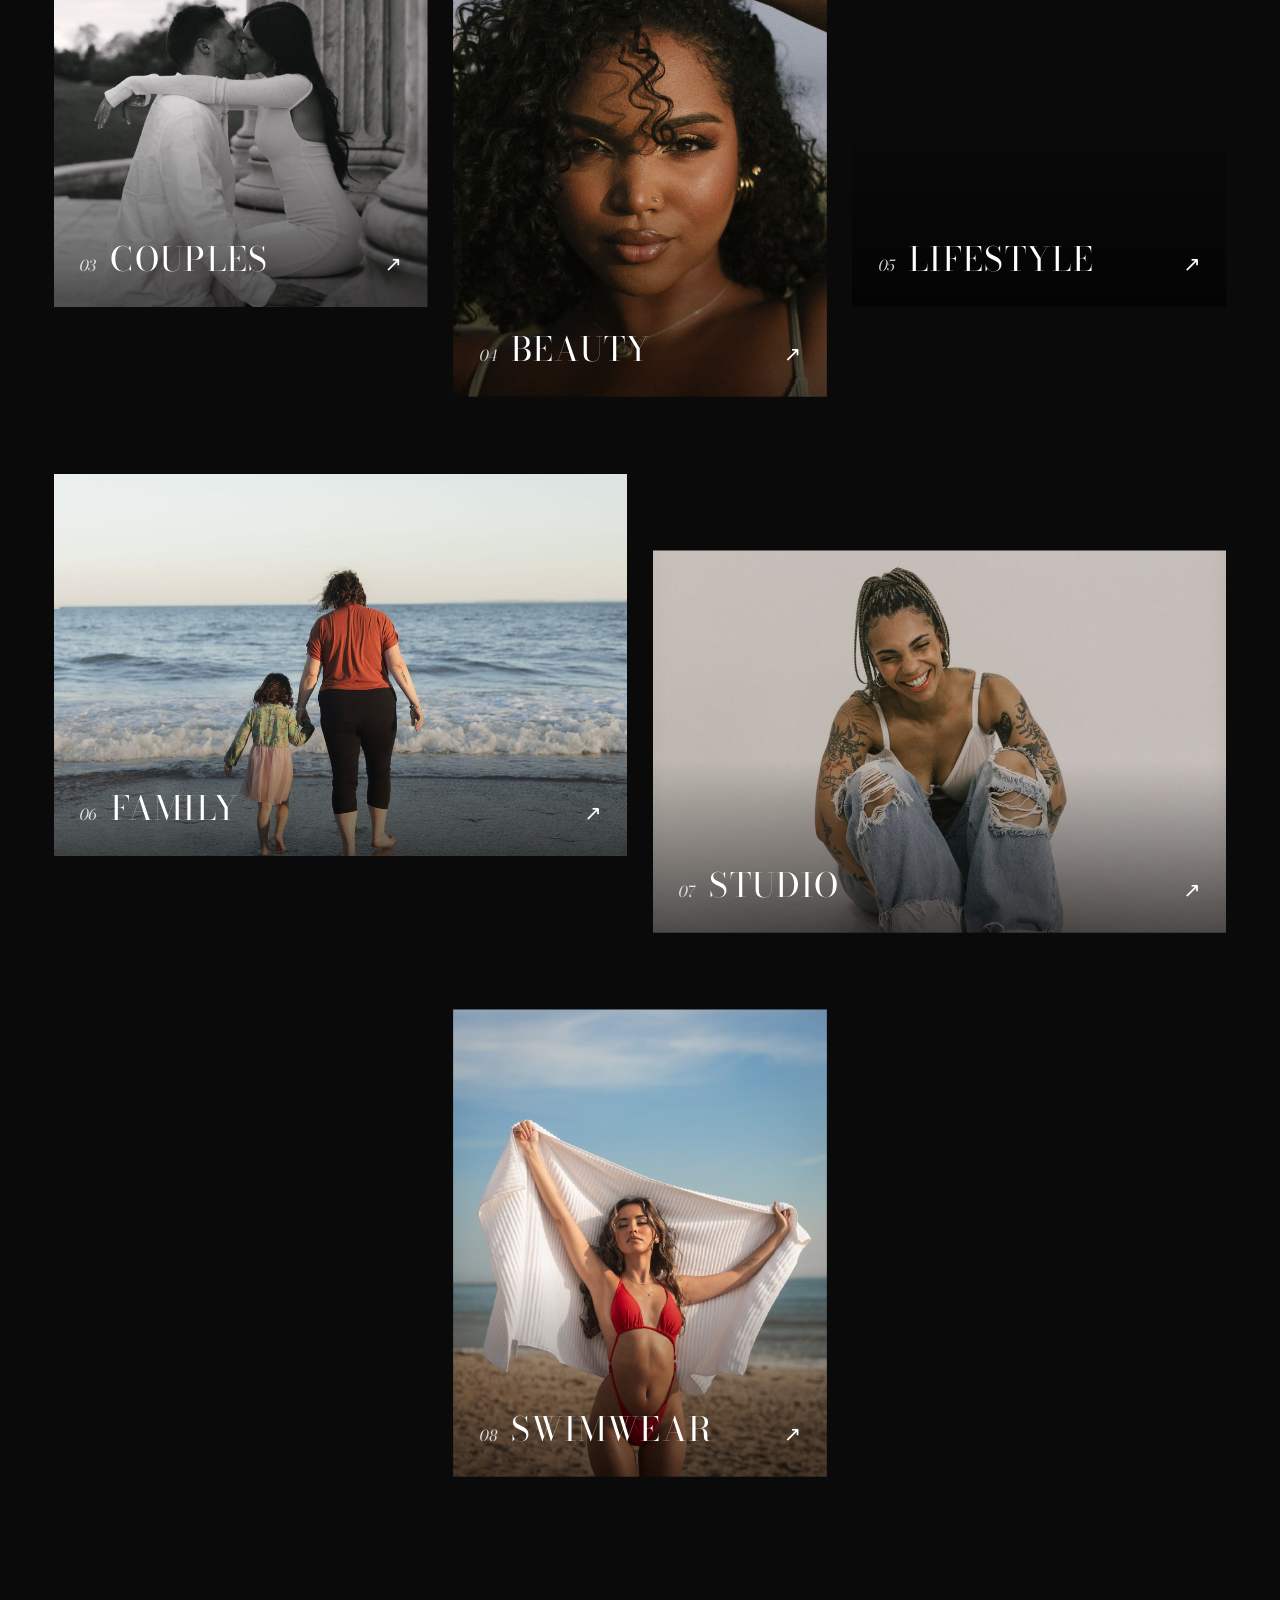
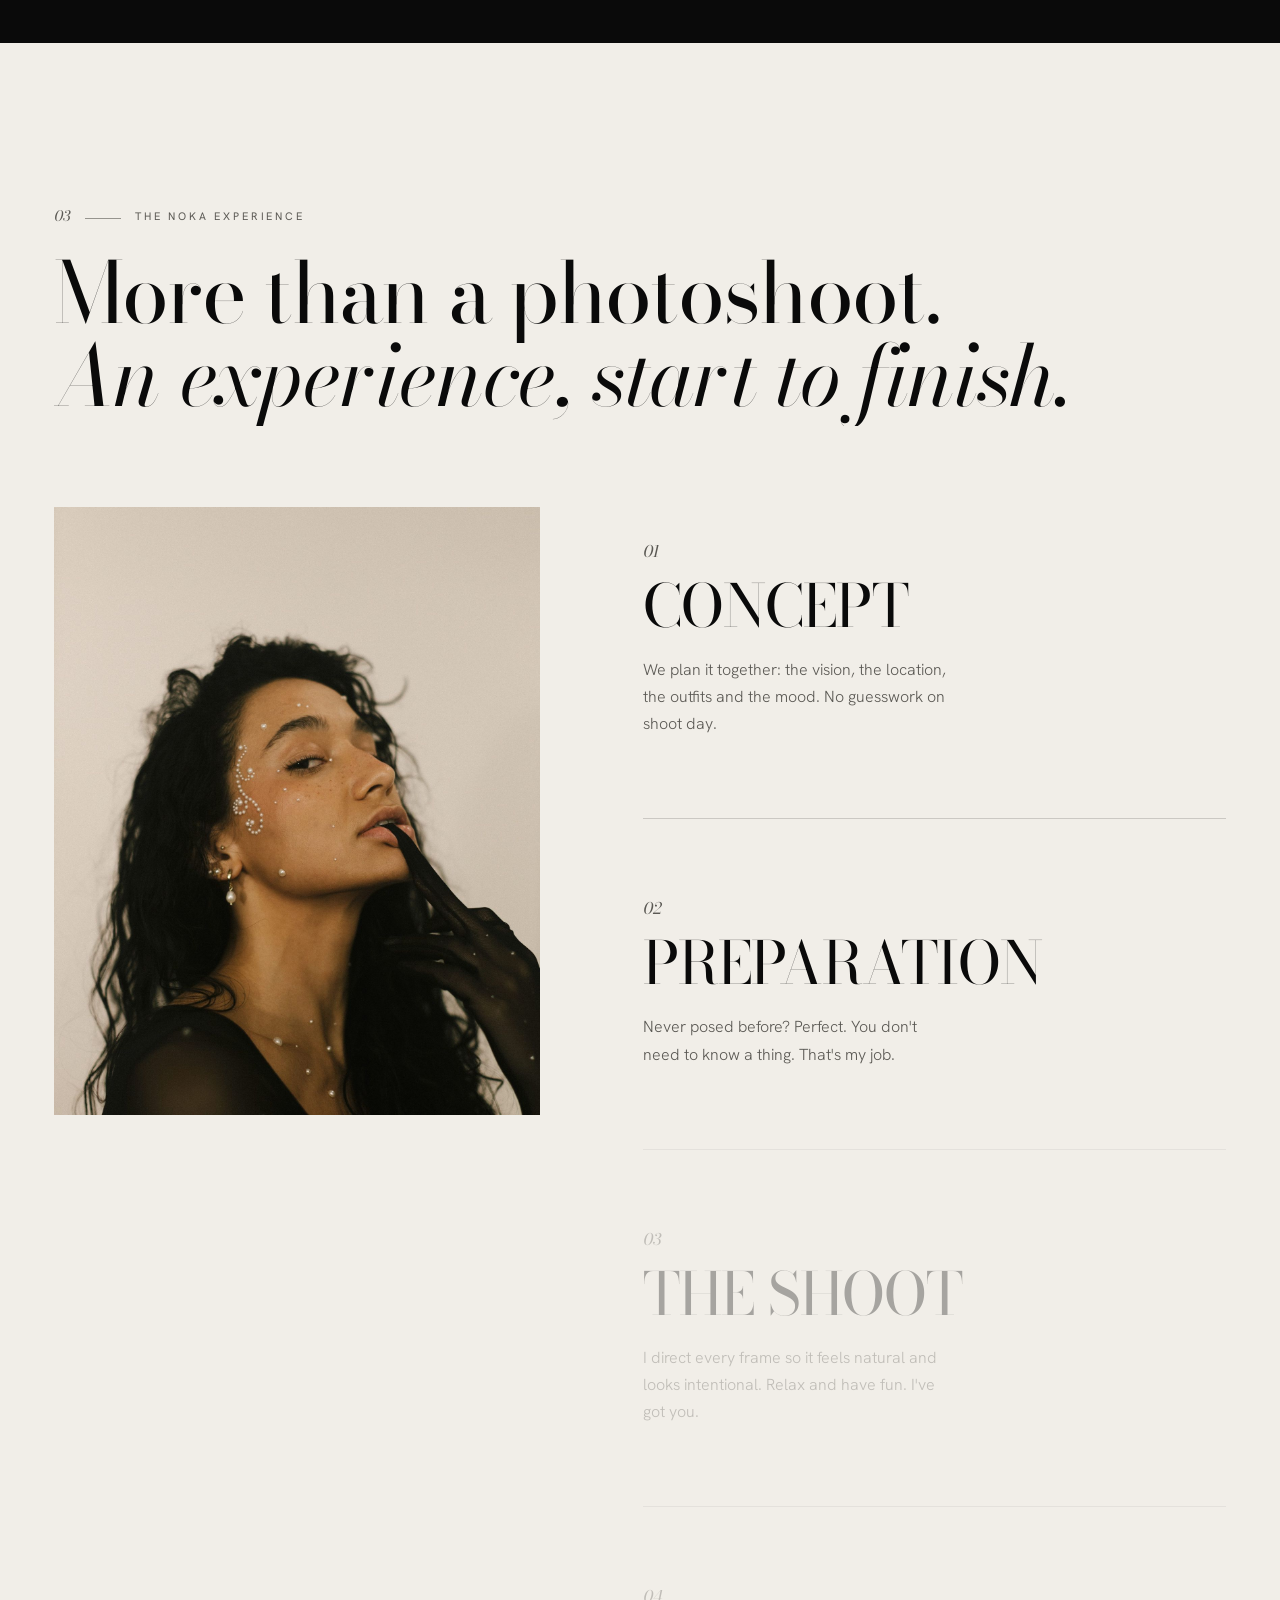
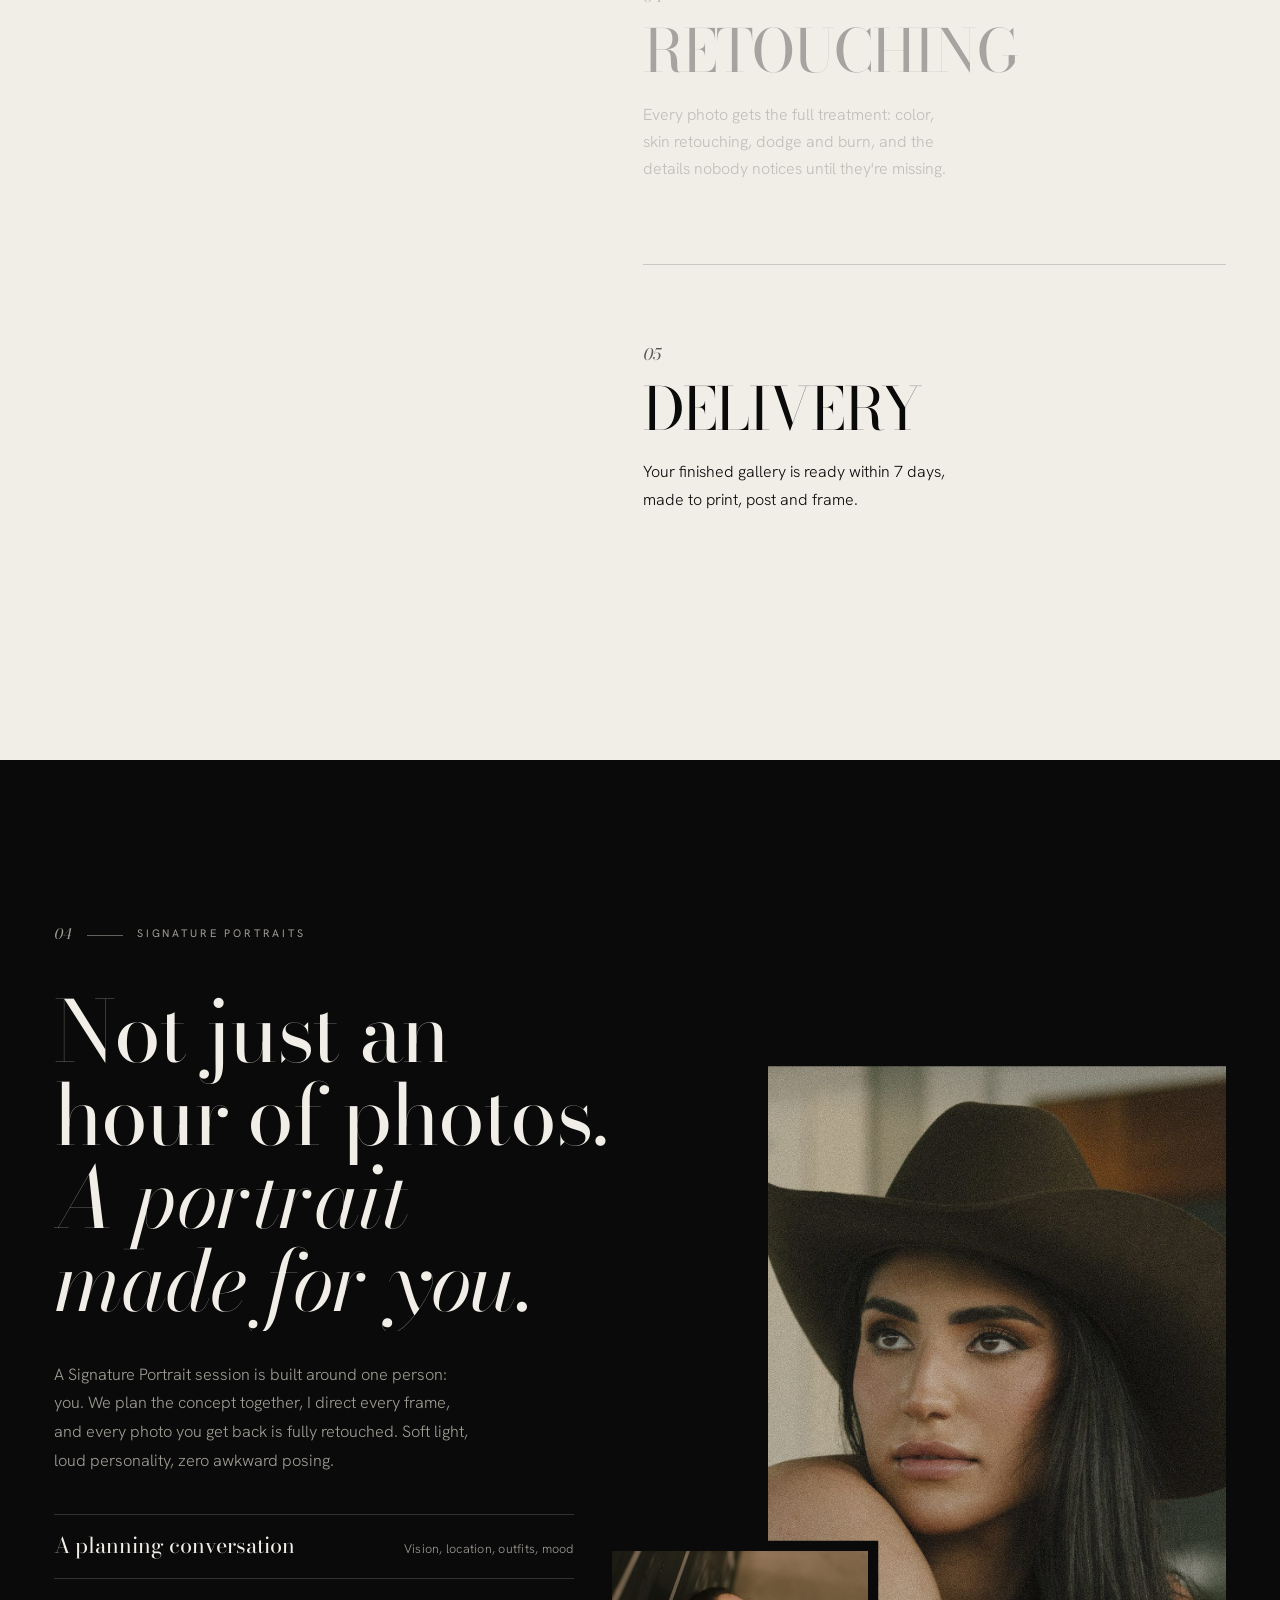
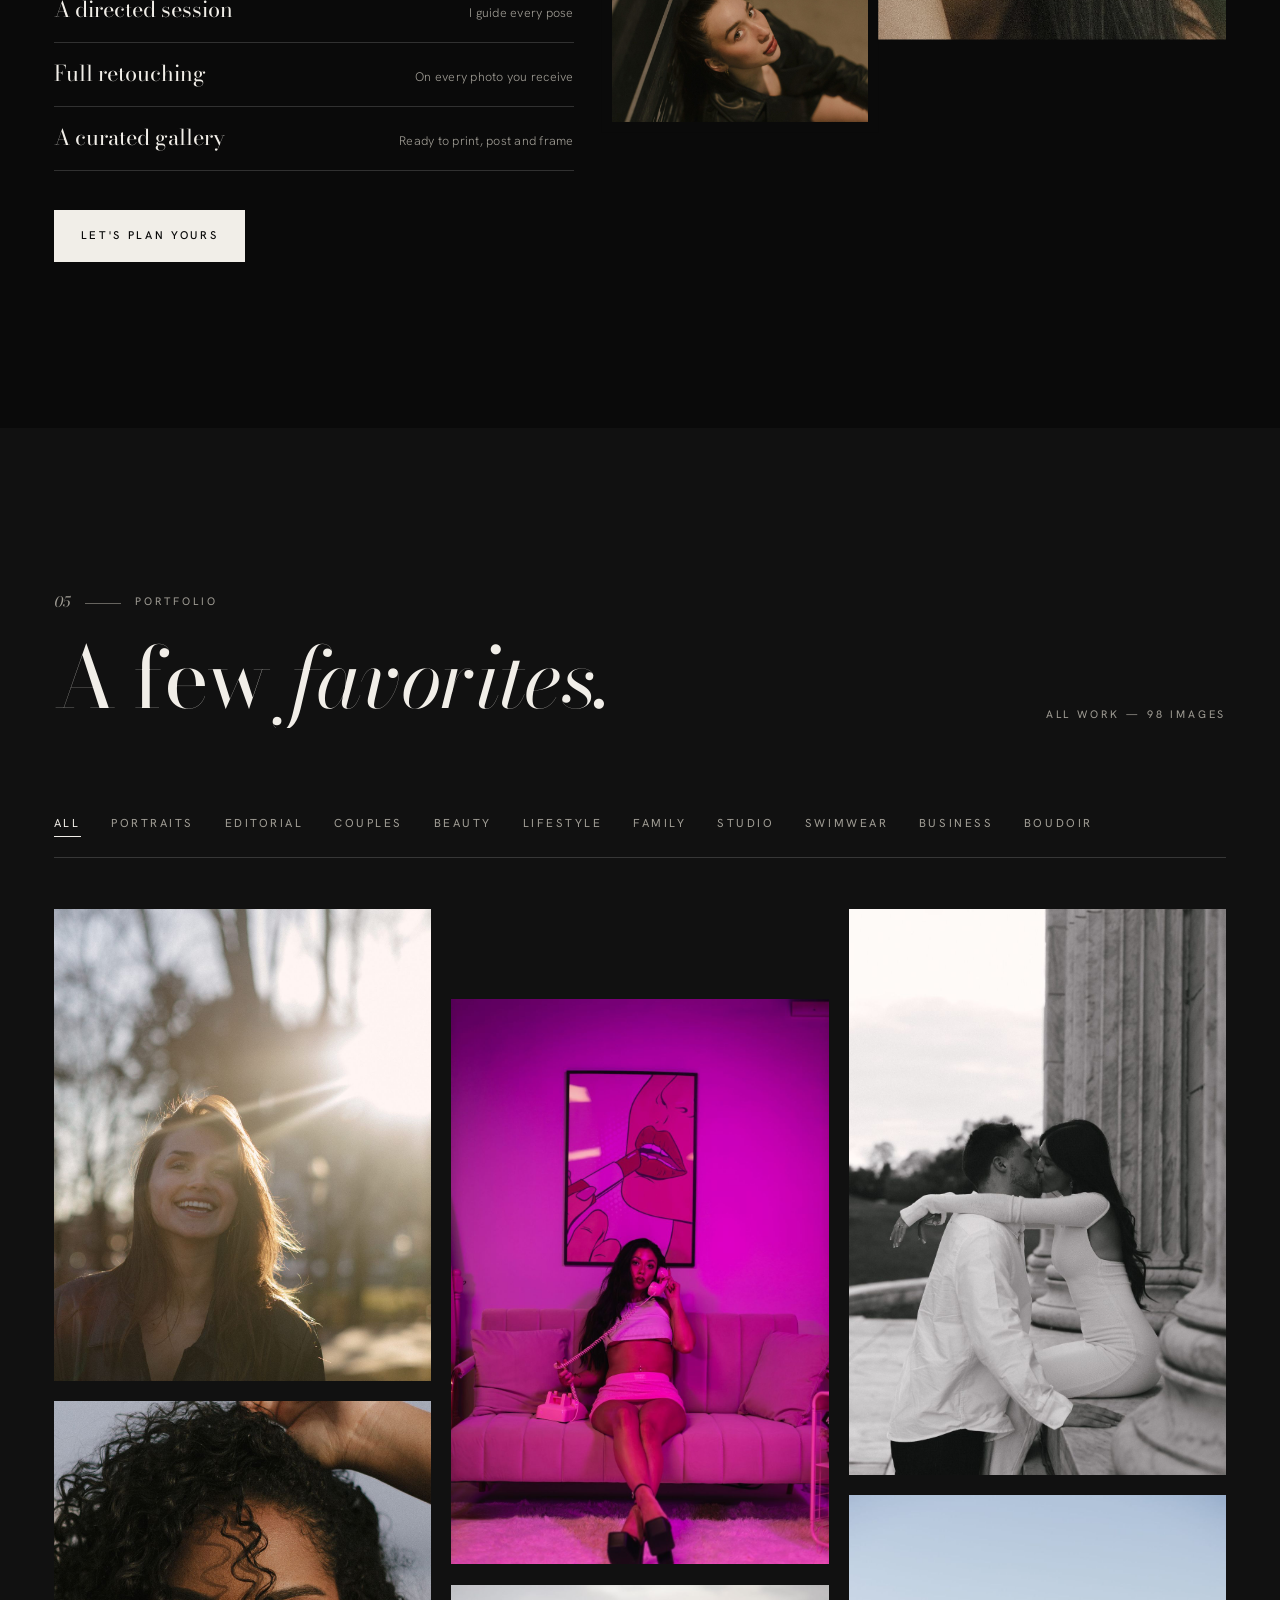
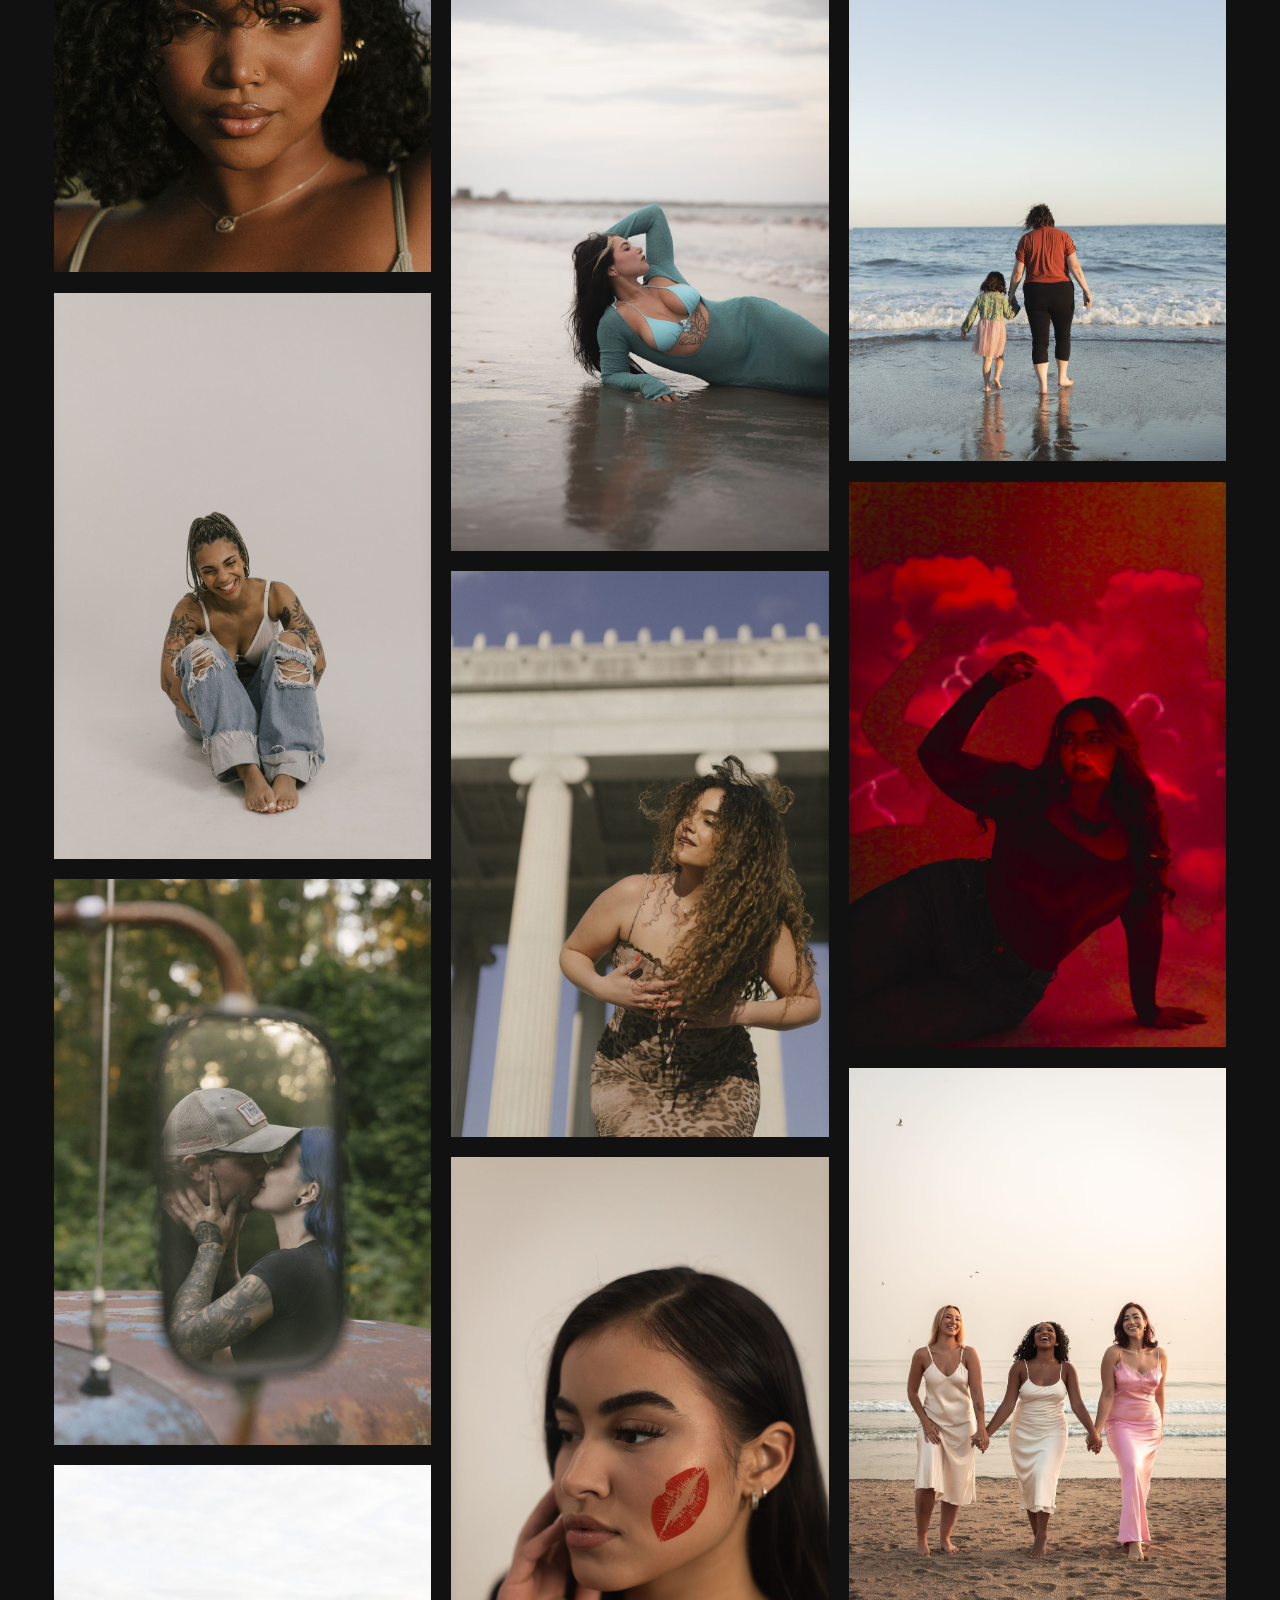
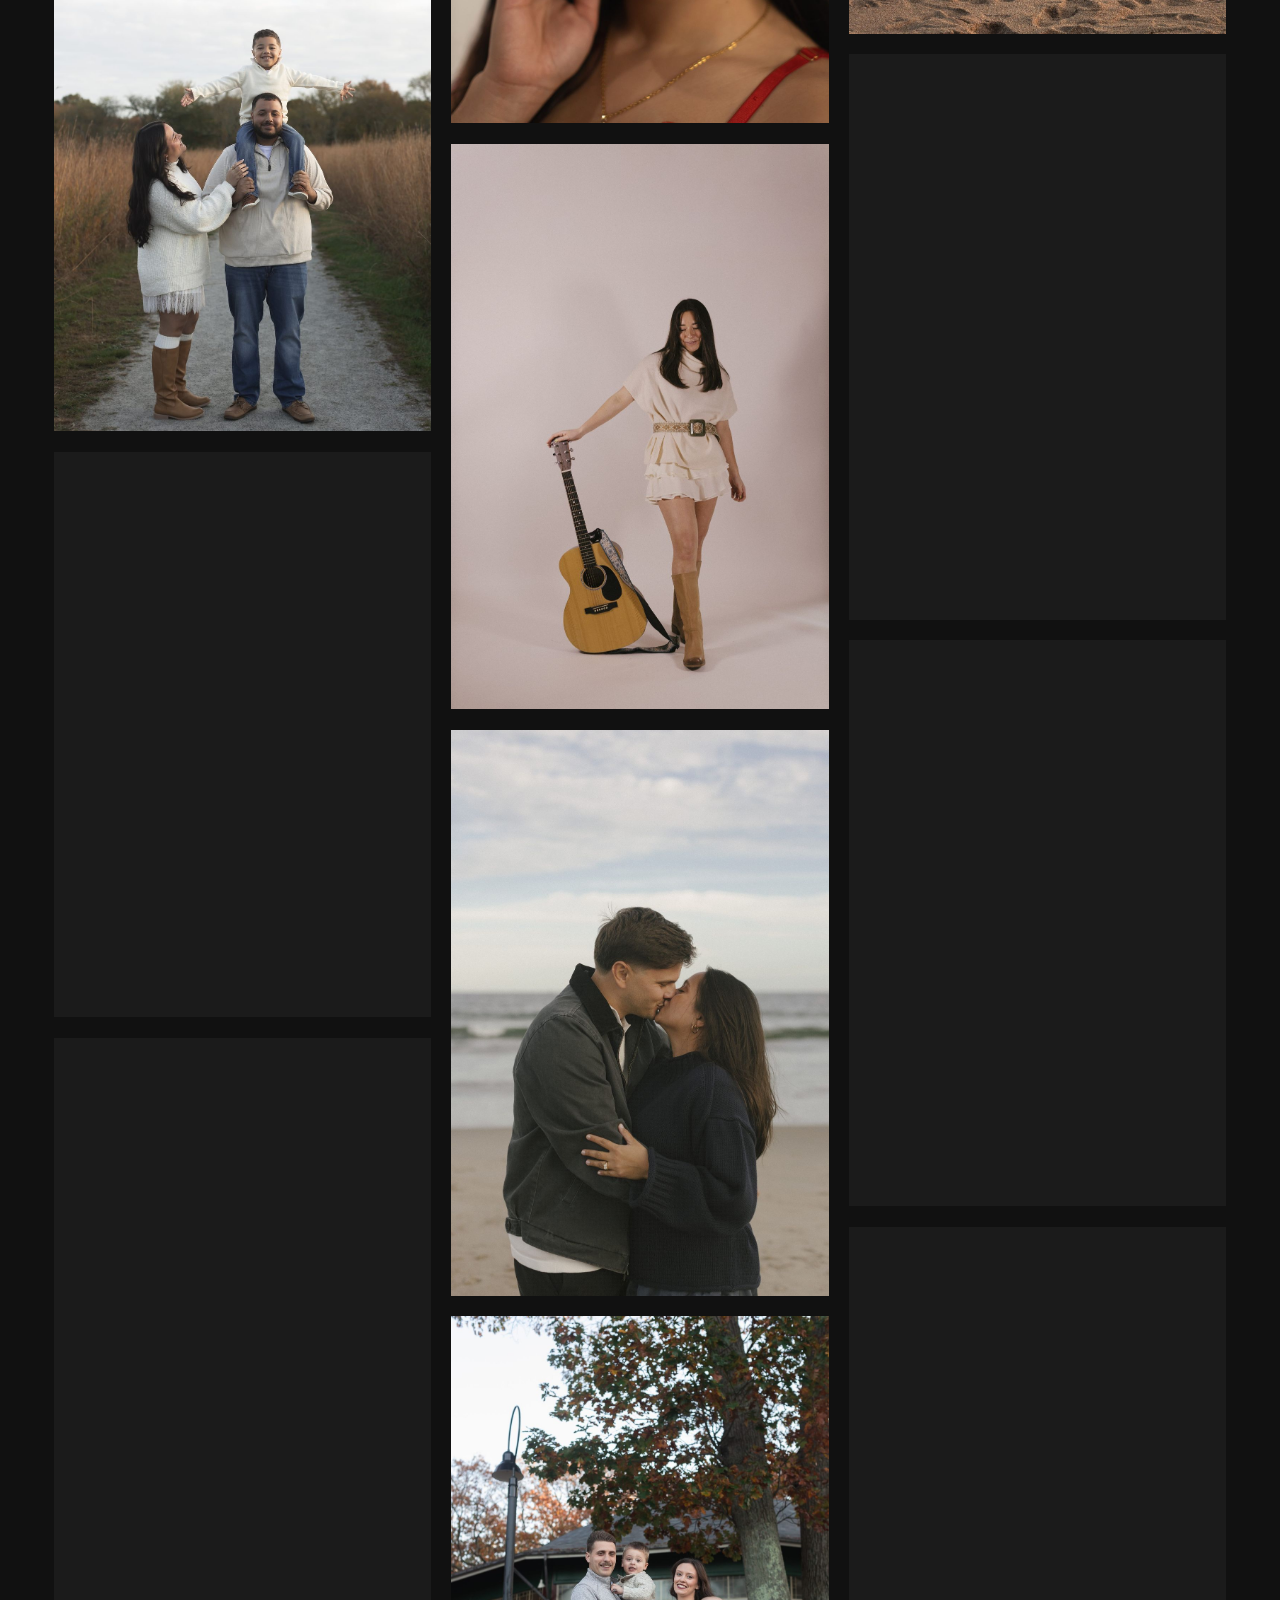
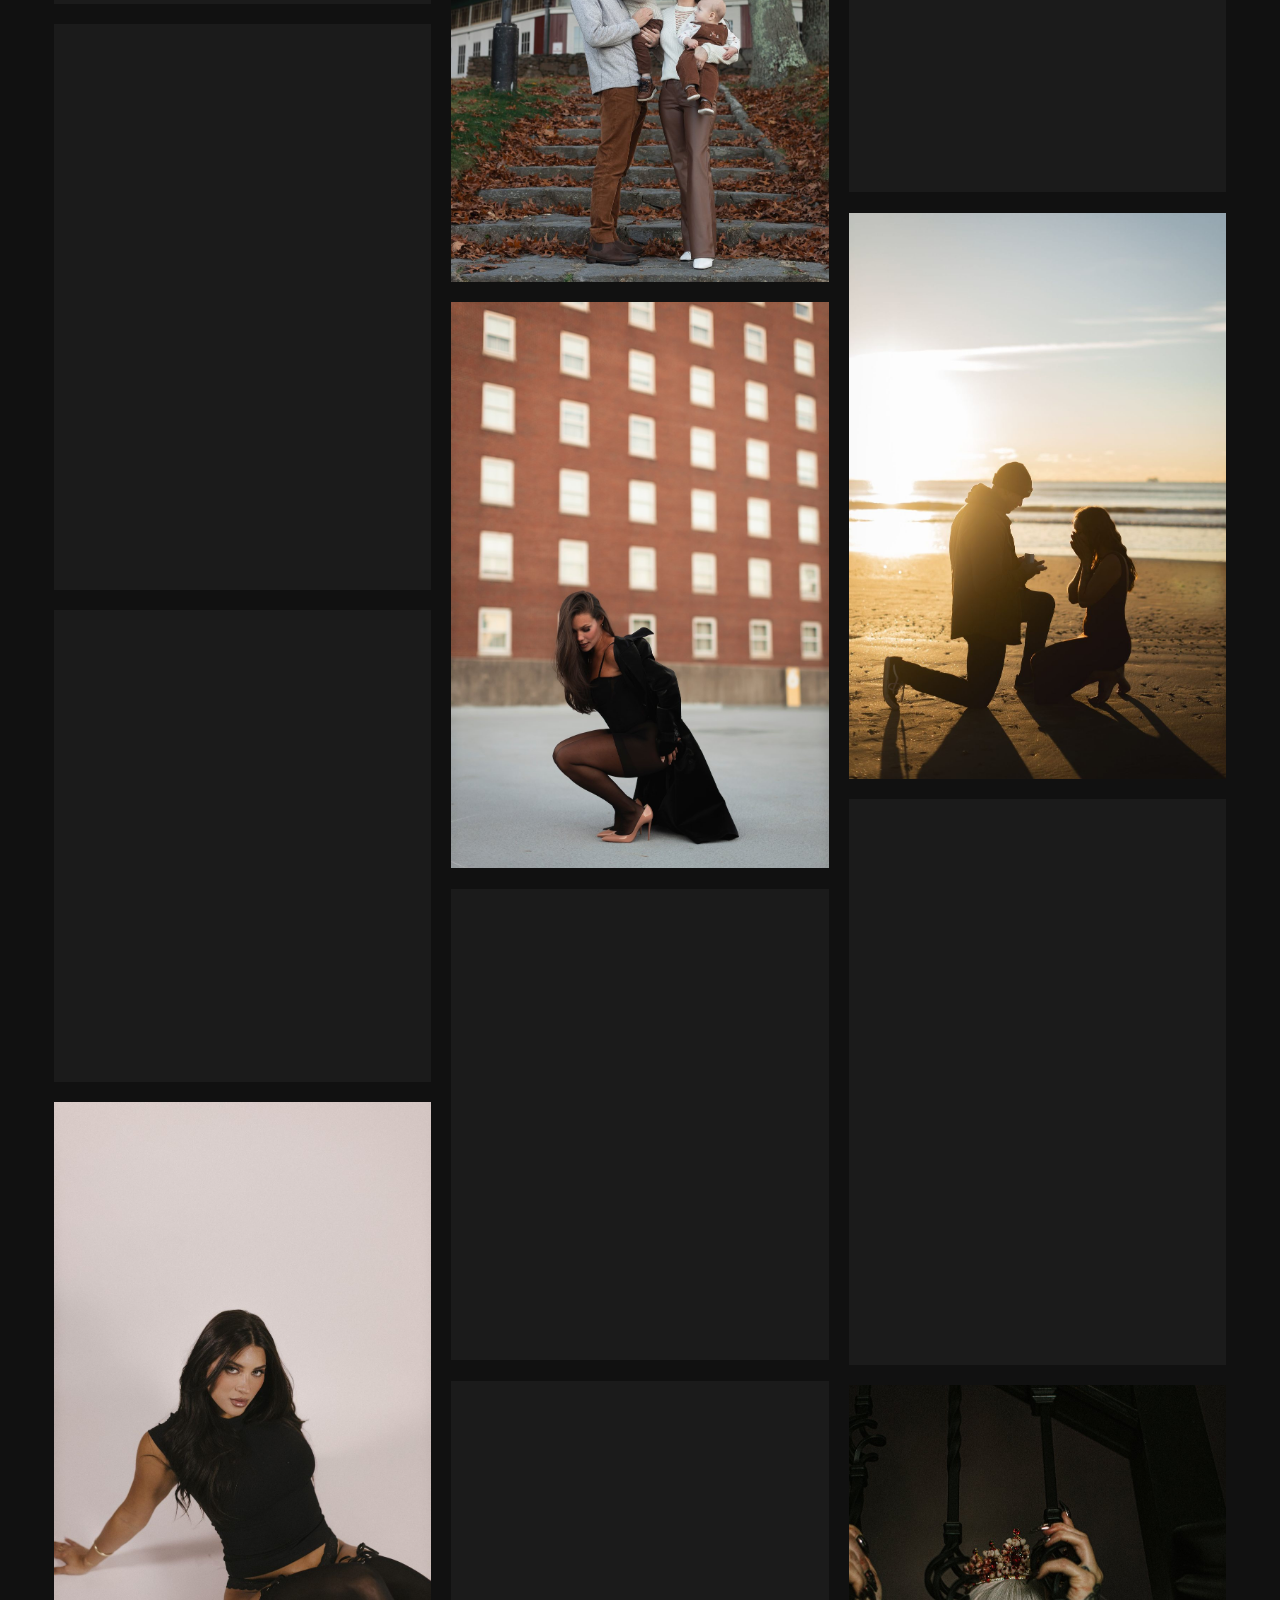
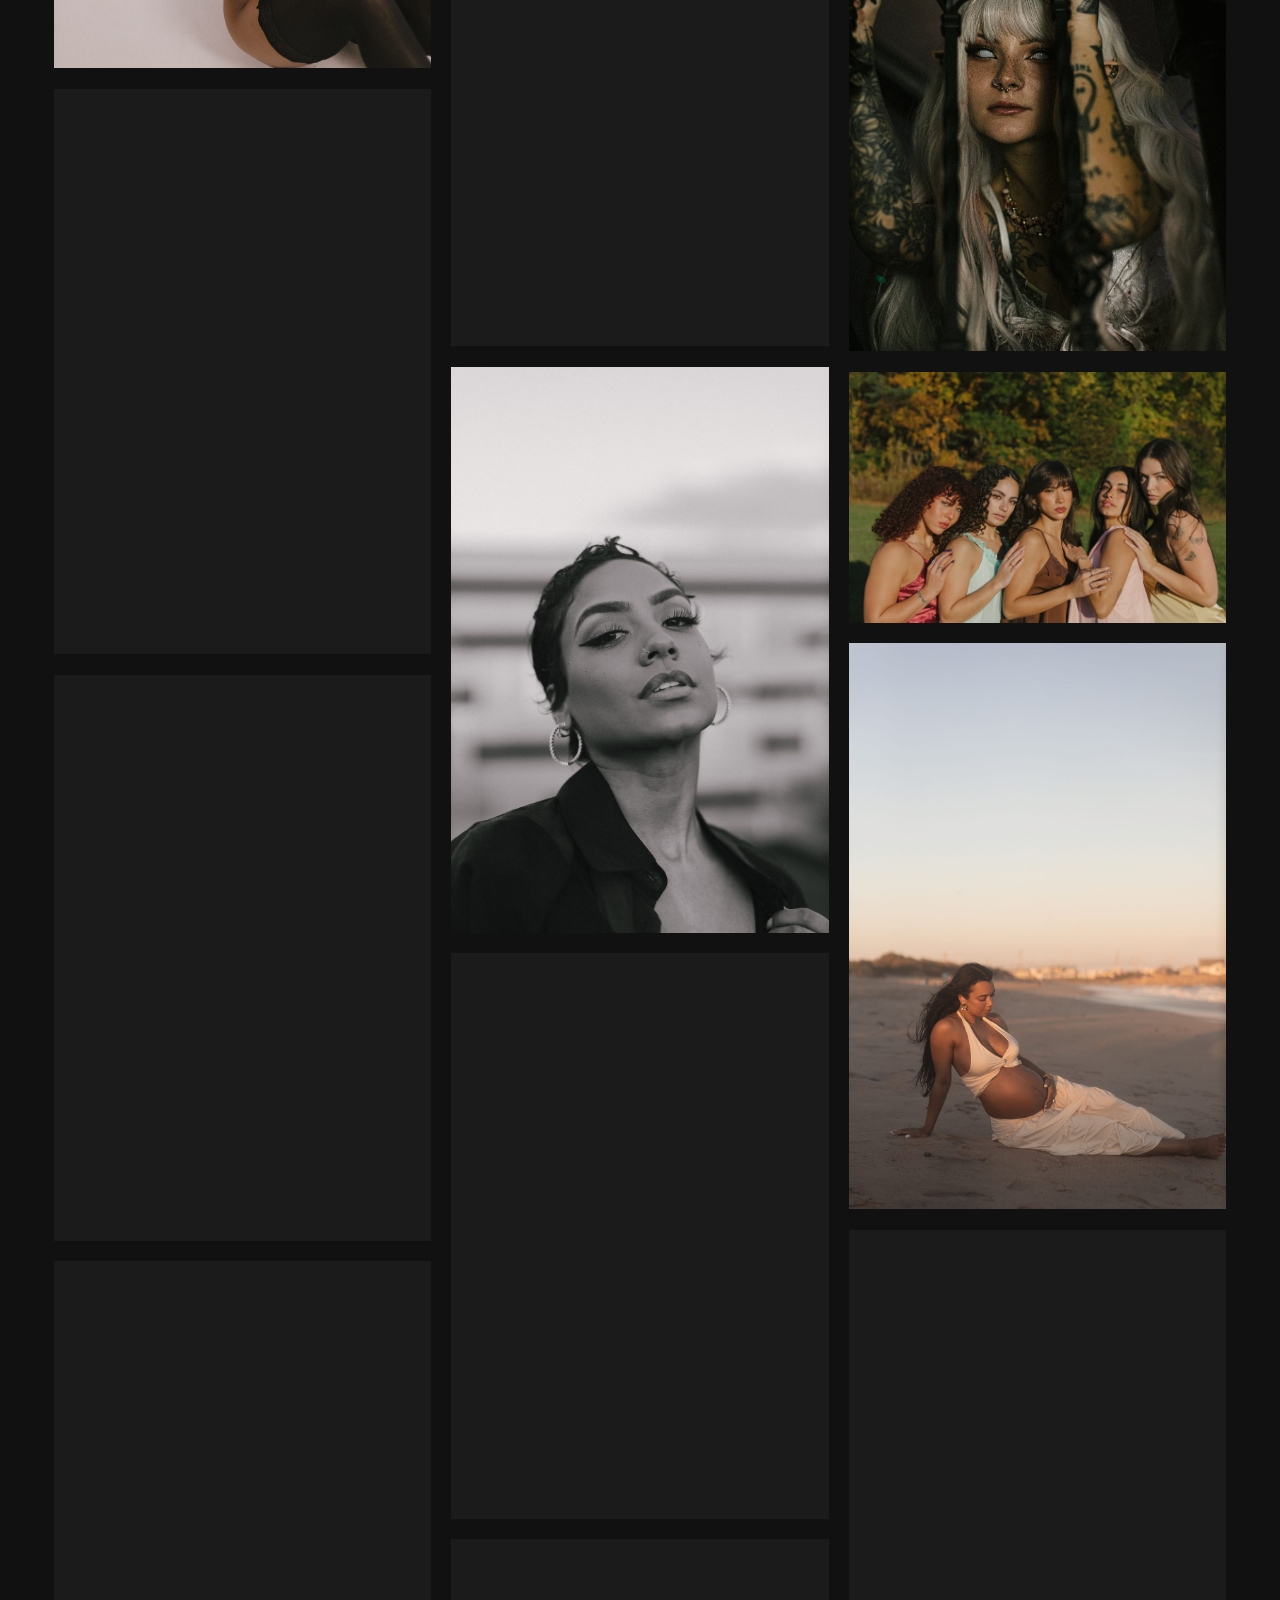
==== commit 56905beb: "Phone hero: swap fairy for five-women group portrait (006A7418) Co-Authored-By: Claude Opus 5.5 <nor" ====
--- a/index.html
+++ b/index.html
@@ -403,7 +403,7 @@
   <link rel="preconnect" href="https://fonts.gstatic.com" crossorigin>
   <link rel="stylesheet" href="https://fonts.googleapis.com/css2?family=Bodoni+Moda:ital,opsz,wght@0,6..96,400;0,6..96,500;1,6..96,400;1,6..96,500&family=Hanken+Grotesk:wght@300;400;500&display=swap">
   <link rel="preload" as="image" href="images/hero-desktop-bed.jpg" media="(min-width: 700px)" fetchpriority="high">
-  <link rel="preload" as="image" href="images/hero-mobile-fairy.jpg" media="(max-width: 699px)" fetchpriority="high">
+  <link rel="preload" as="image" href="images/hero-mobile-group.jpg" media="(max-width: 699px)" fetchpriority="high">
   <link rel="stylesheet" href="css/styles.css">
 </head>
 
@@ -455,7 +455,7 @@
     <section class="hero" id="top" aria-labelledby="hero-title">
       <div class="hero__media">
         <picture>
-          <source media="(max-width: 699px)" srcset="images/hero-mobile-fairy.jpg">
+          <source media="(max-width: 699px)" srcset="images/hero-mobile-group.jpg">
           <img class="hero__img" id="heroImg" src="images/hero-desktop-bed.jpg" width="1920" height="1080"
                alt="Editorial portrait by Noka Photography, Rhode Island portrait photographer"
                fetchpriority="high" decoding="async">
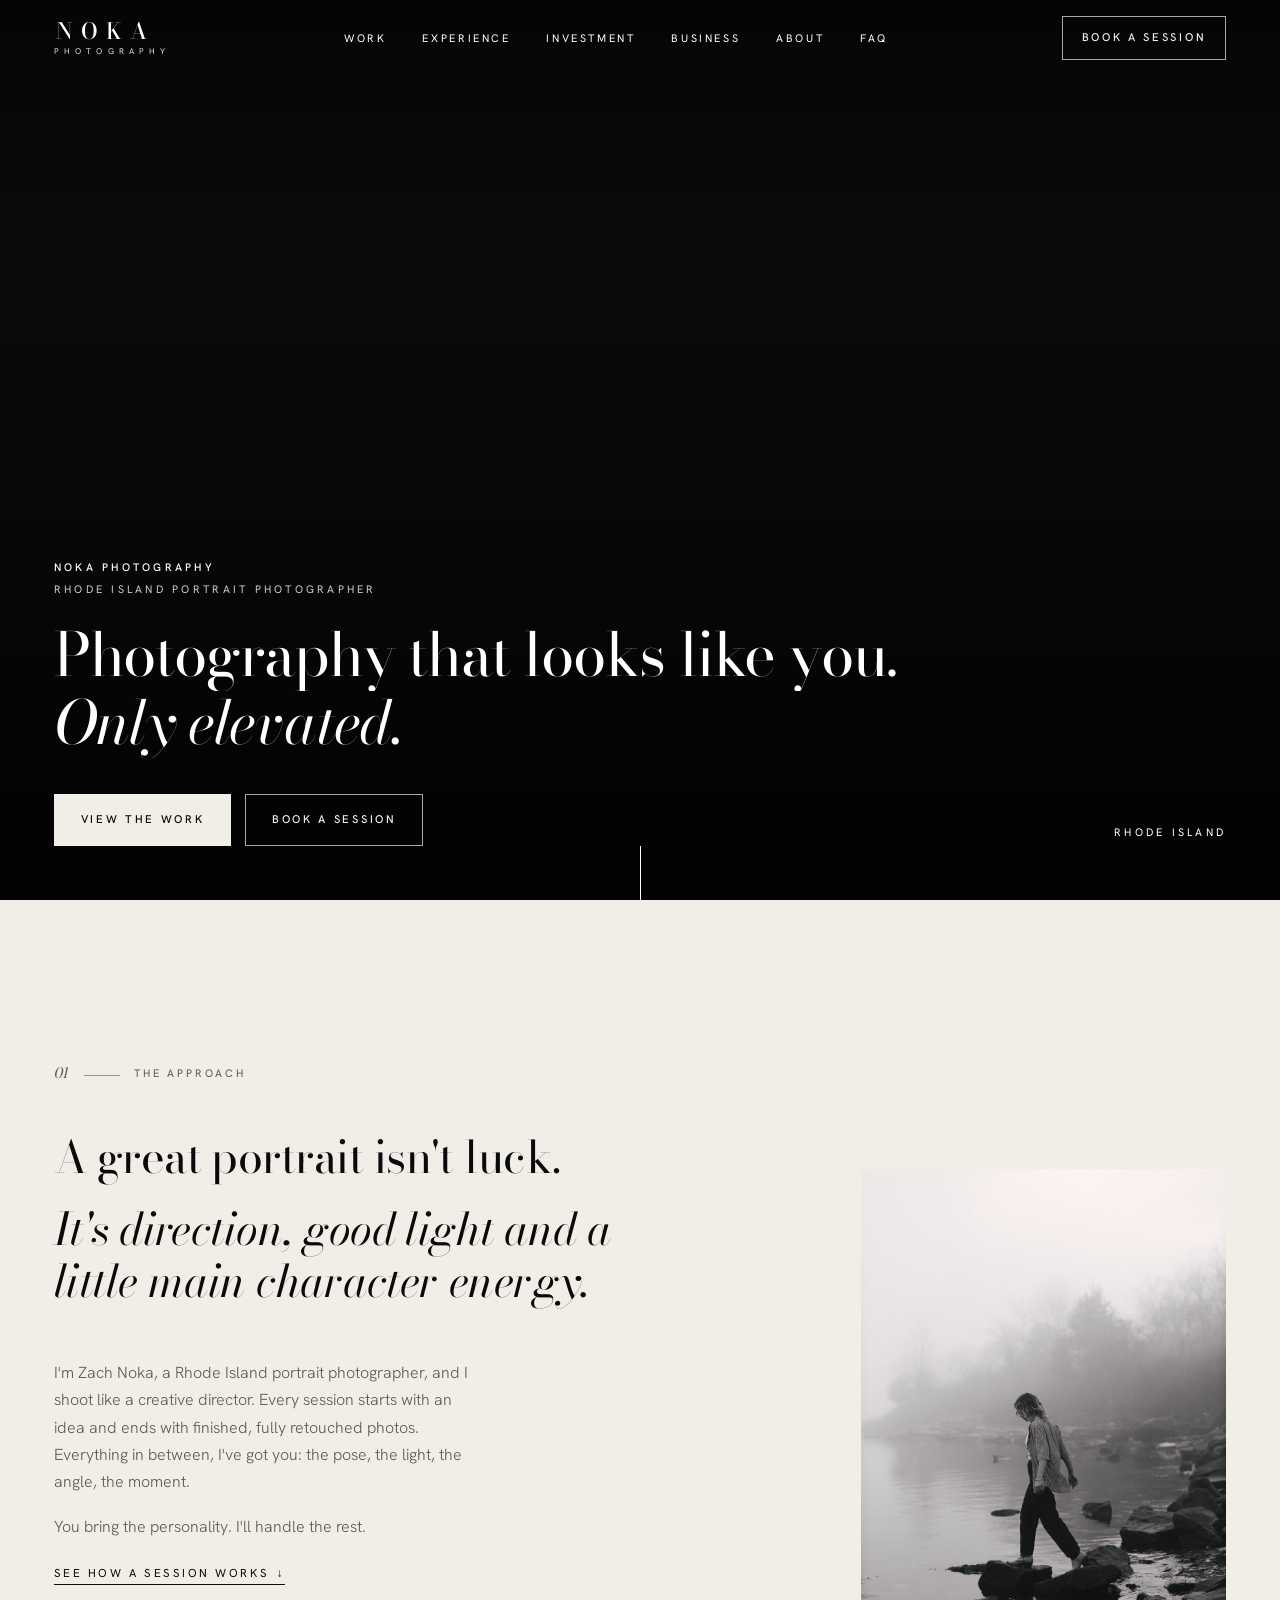
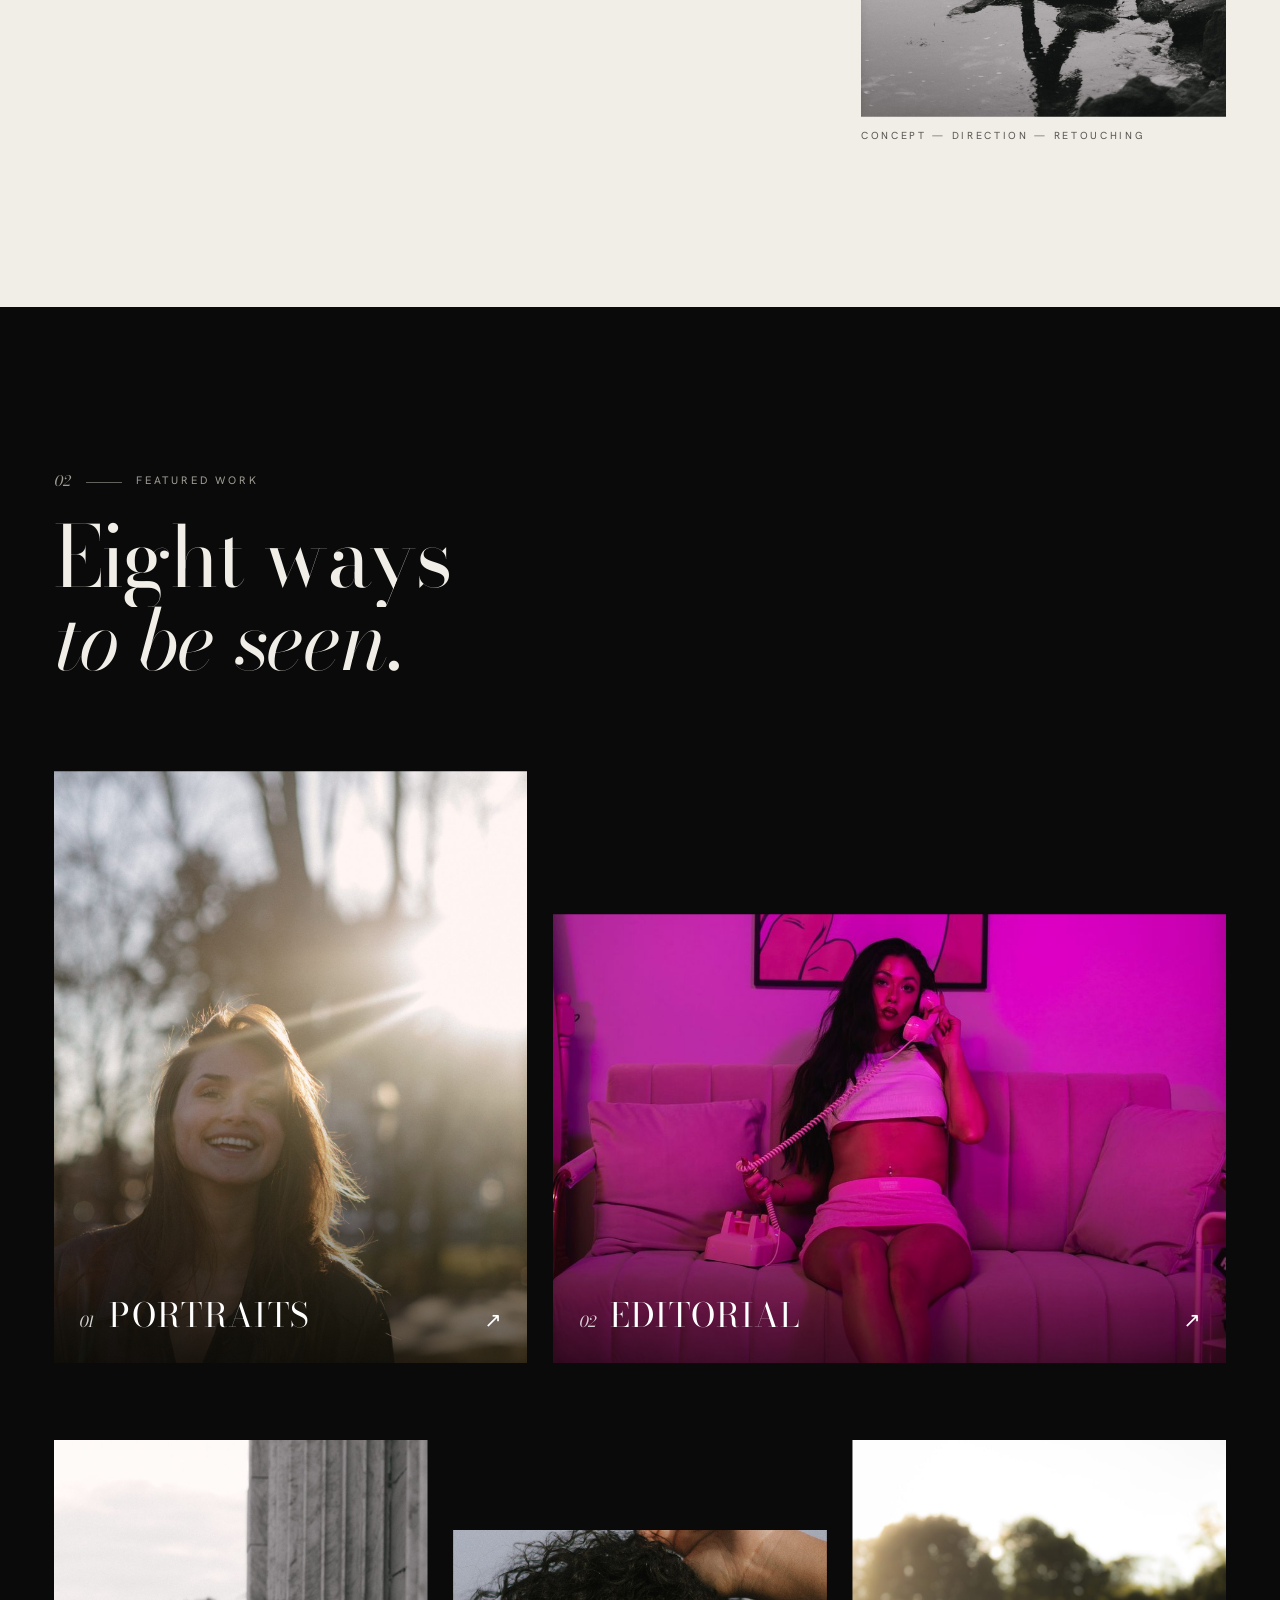
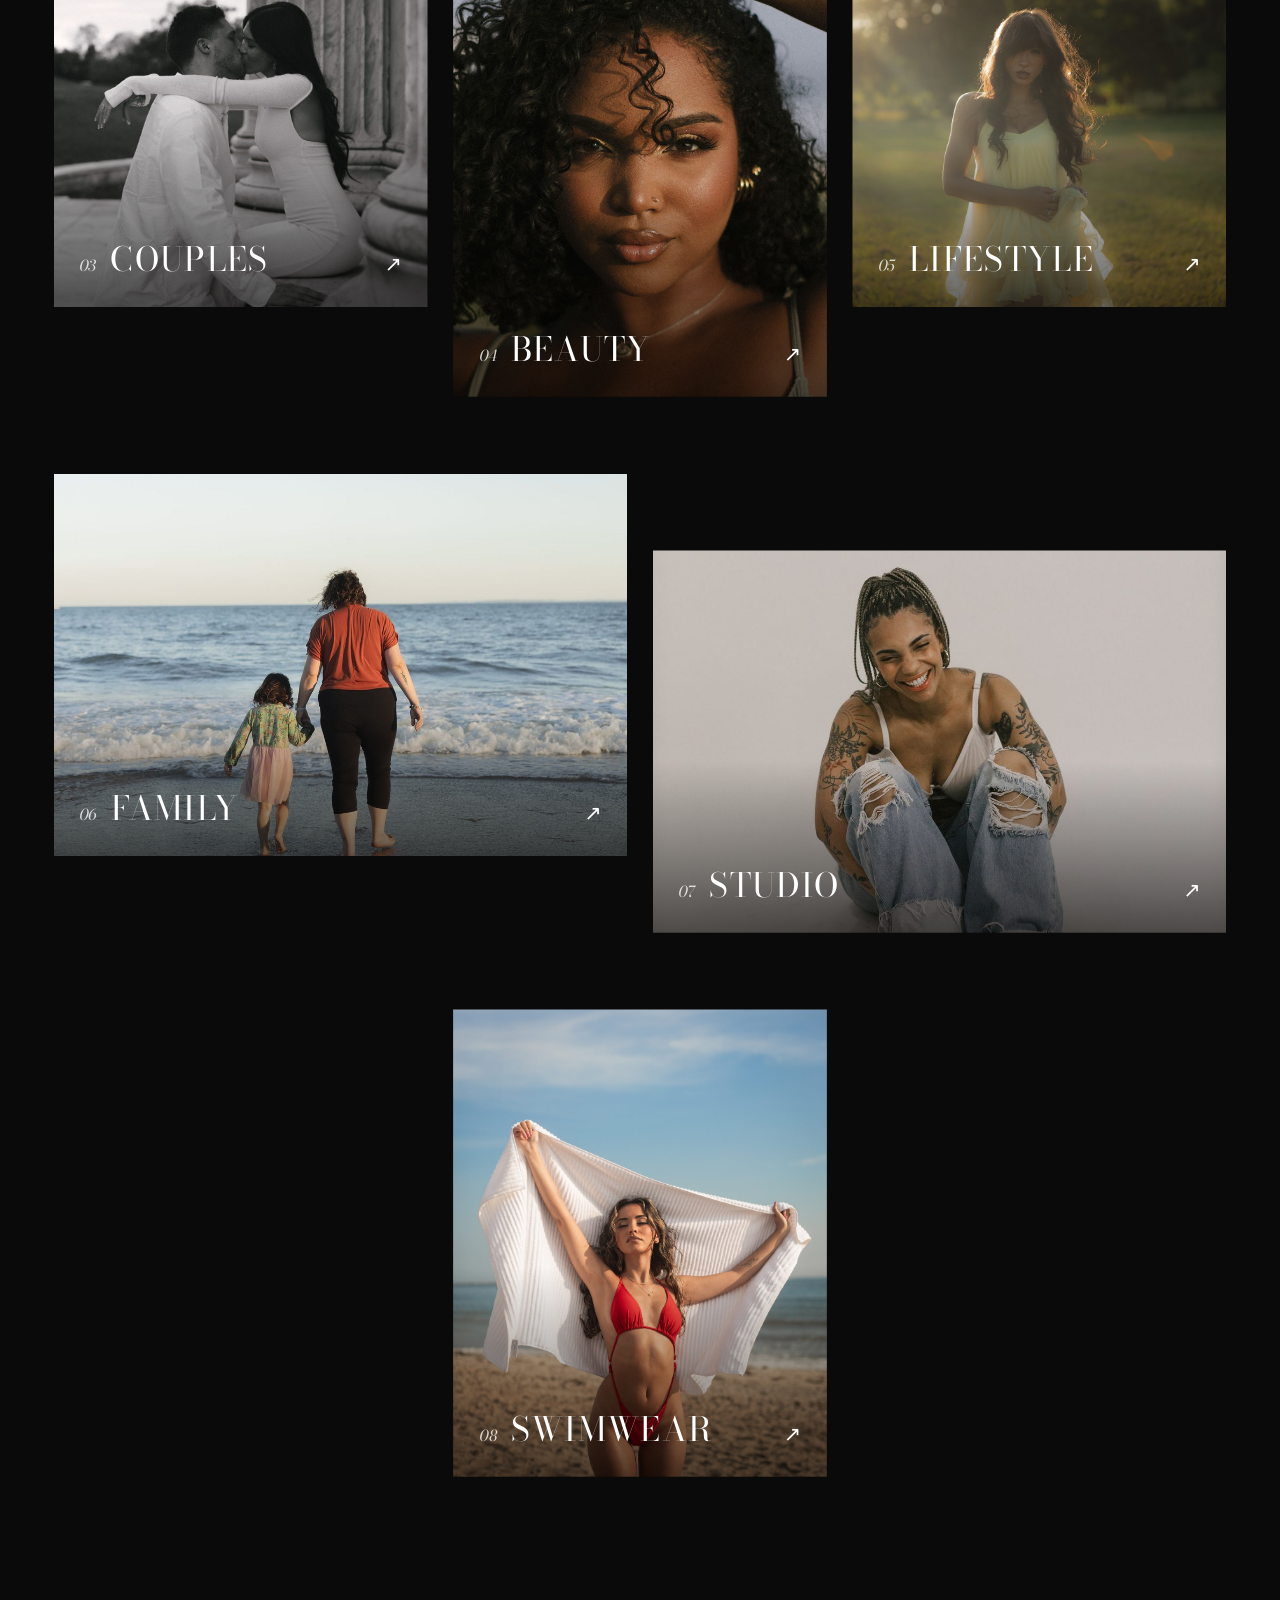
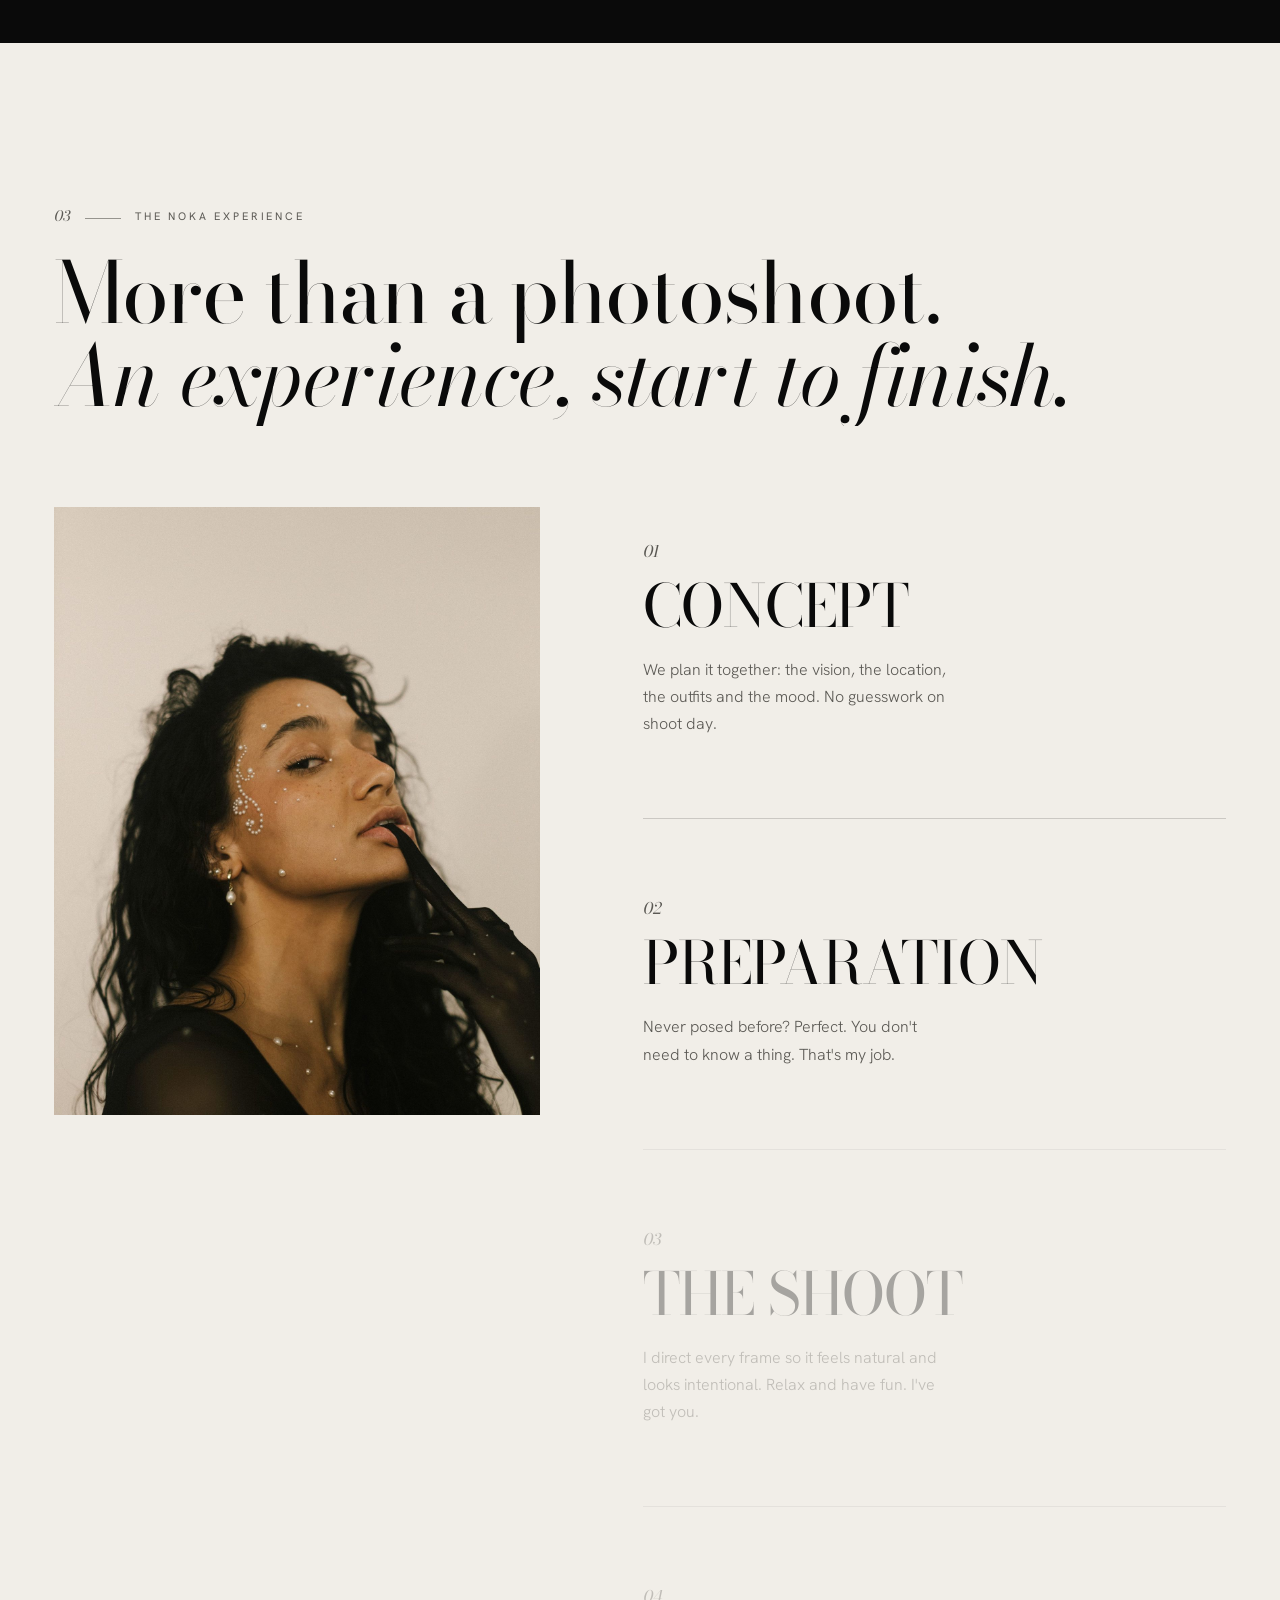
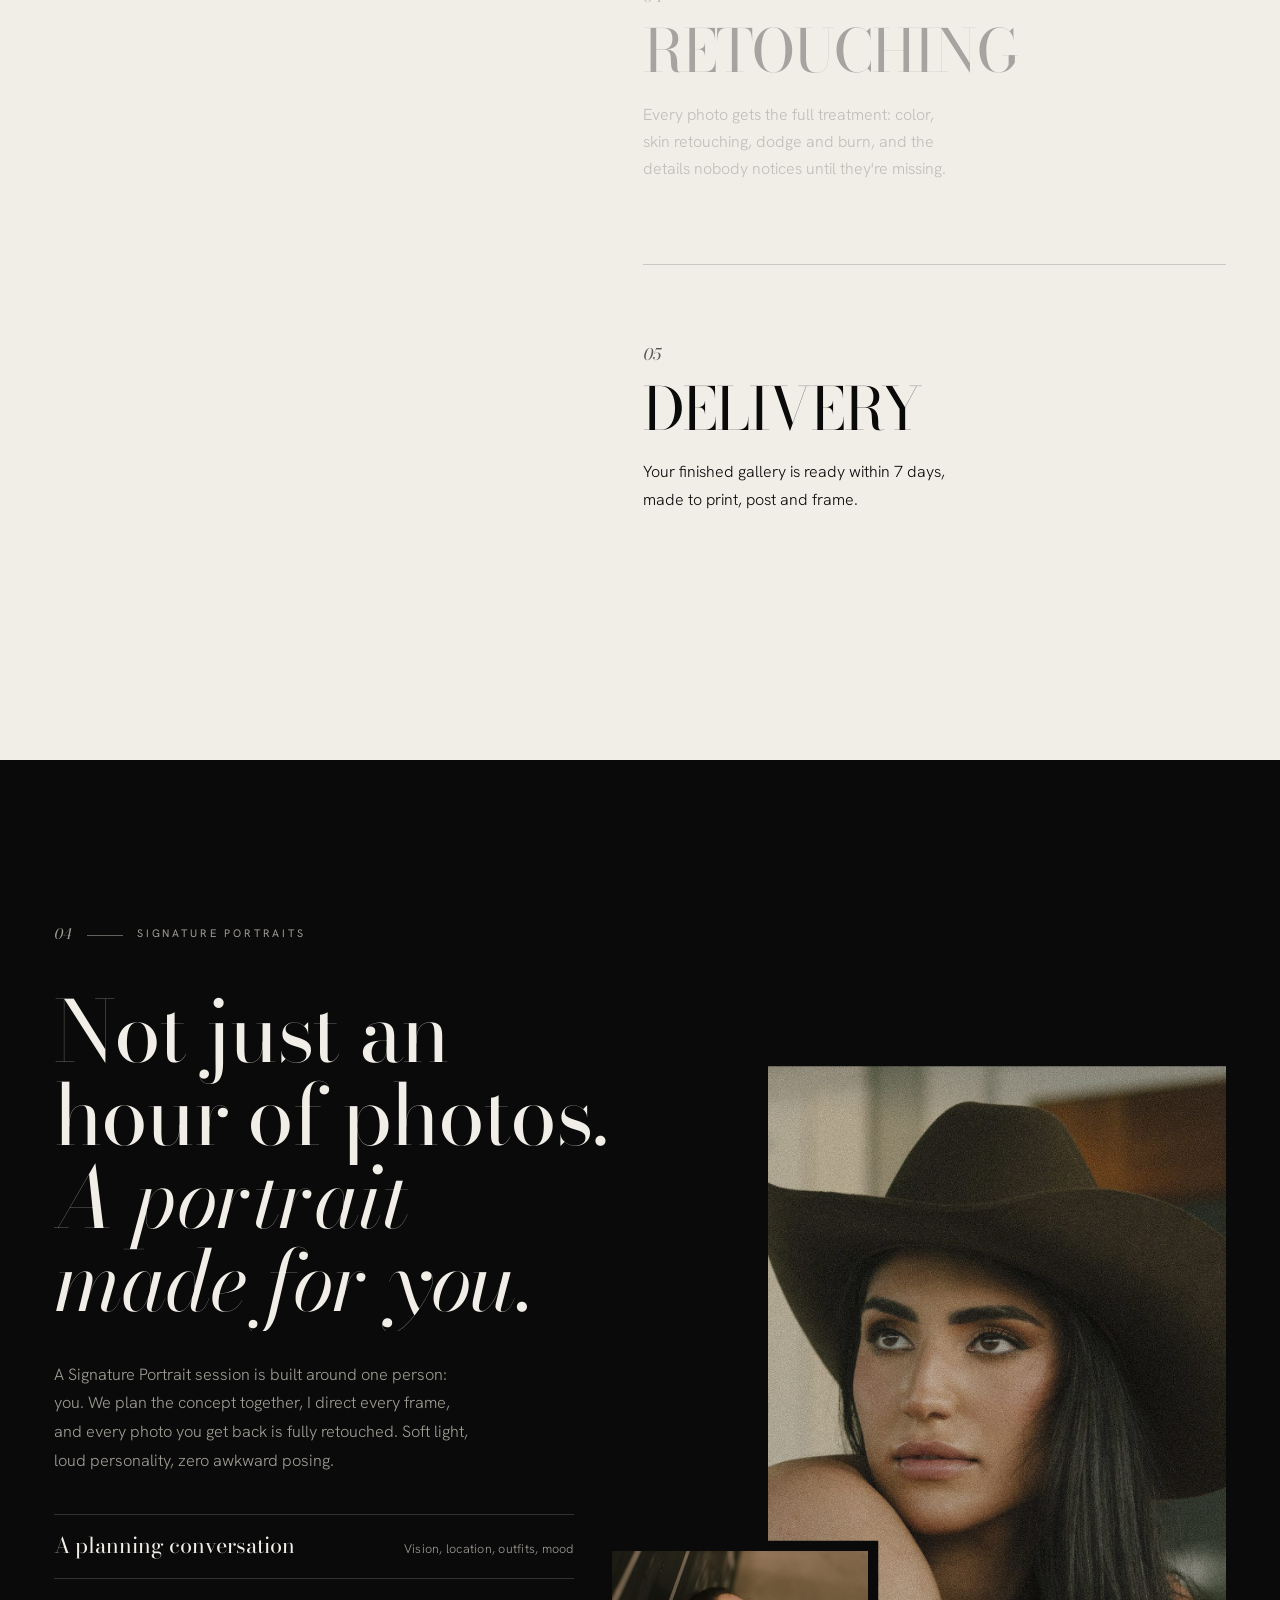
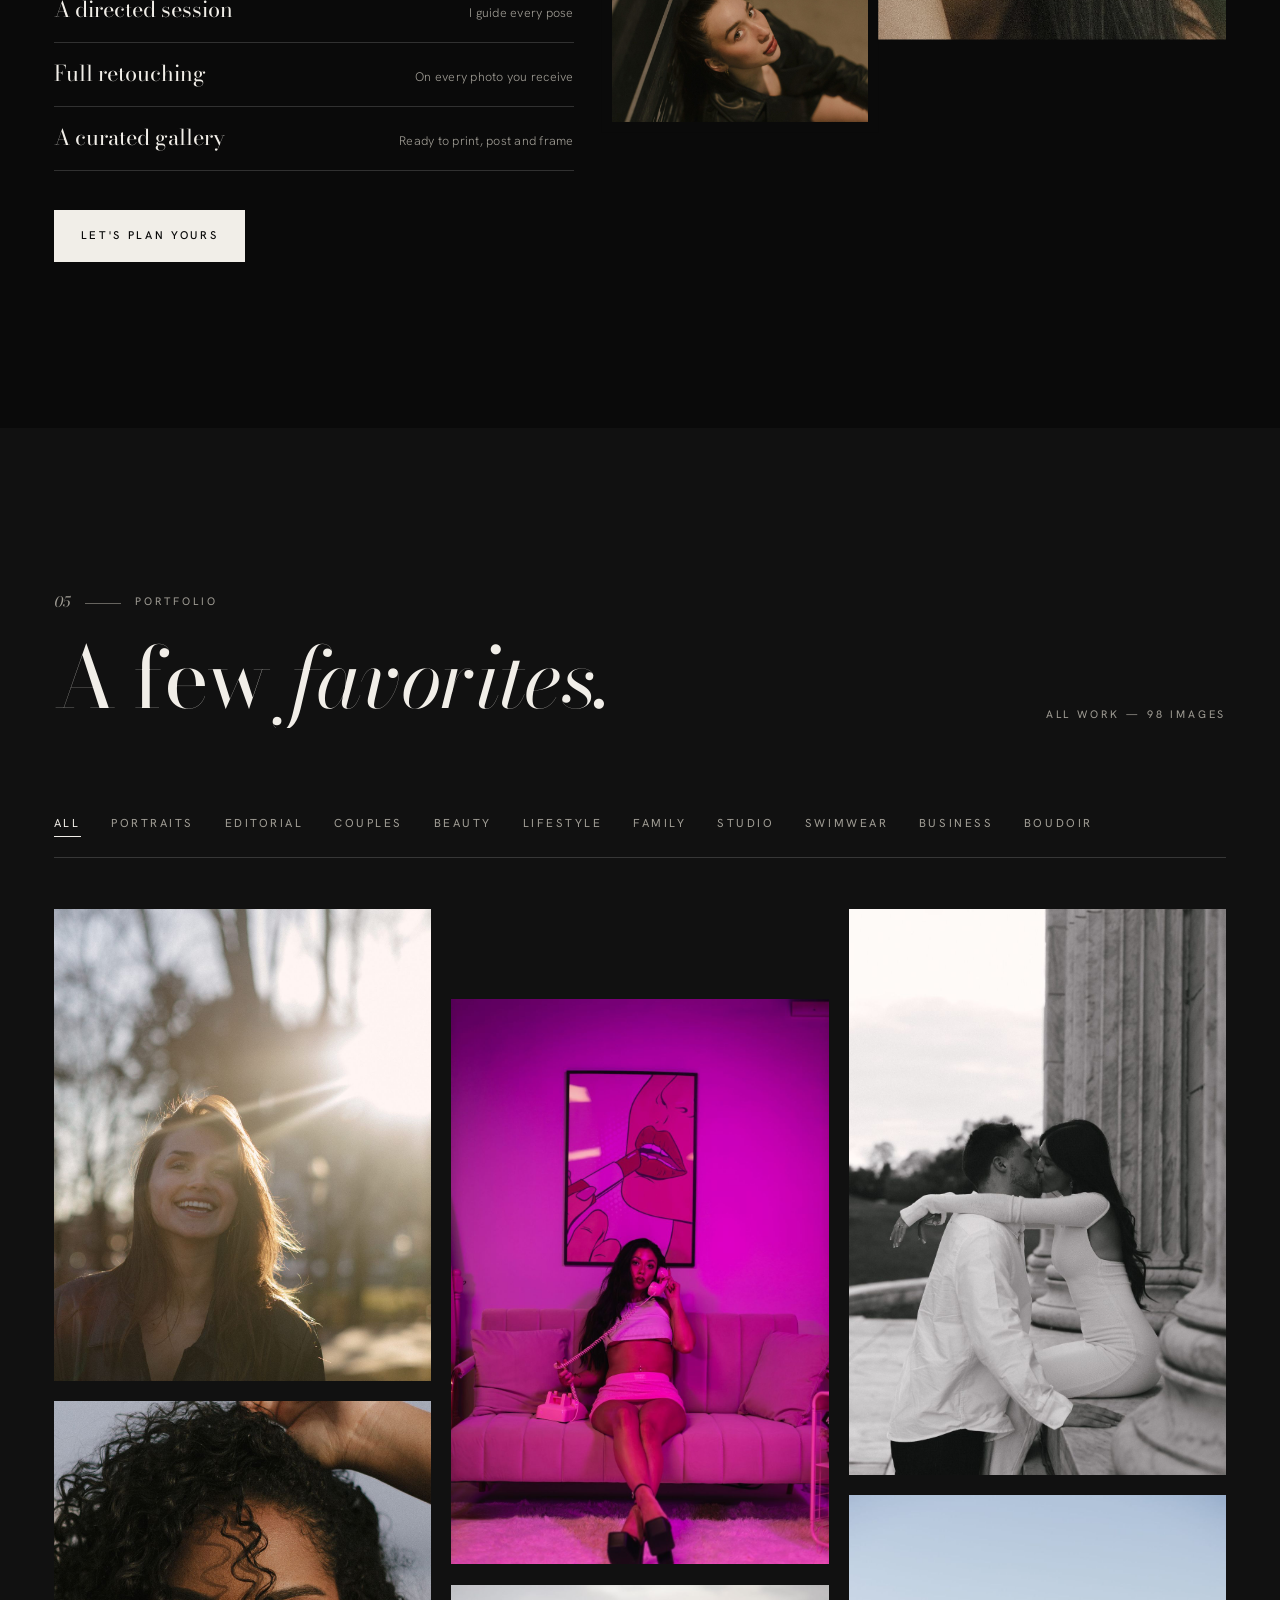
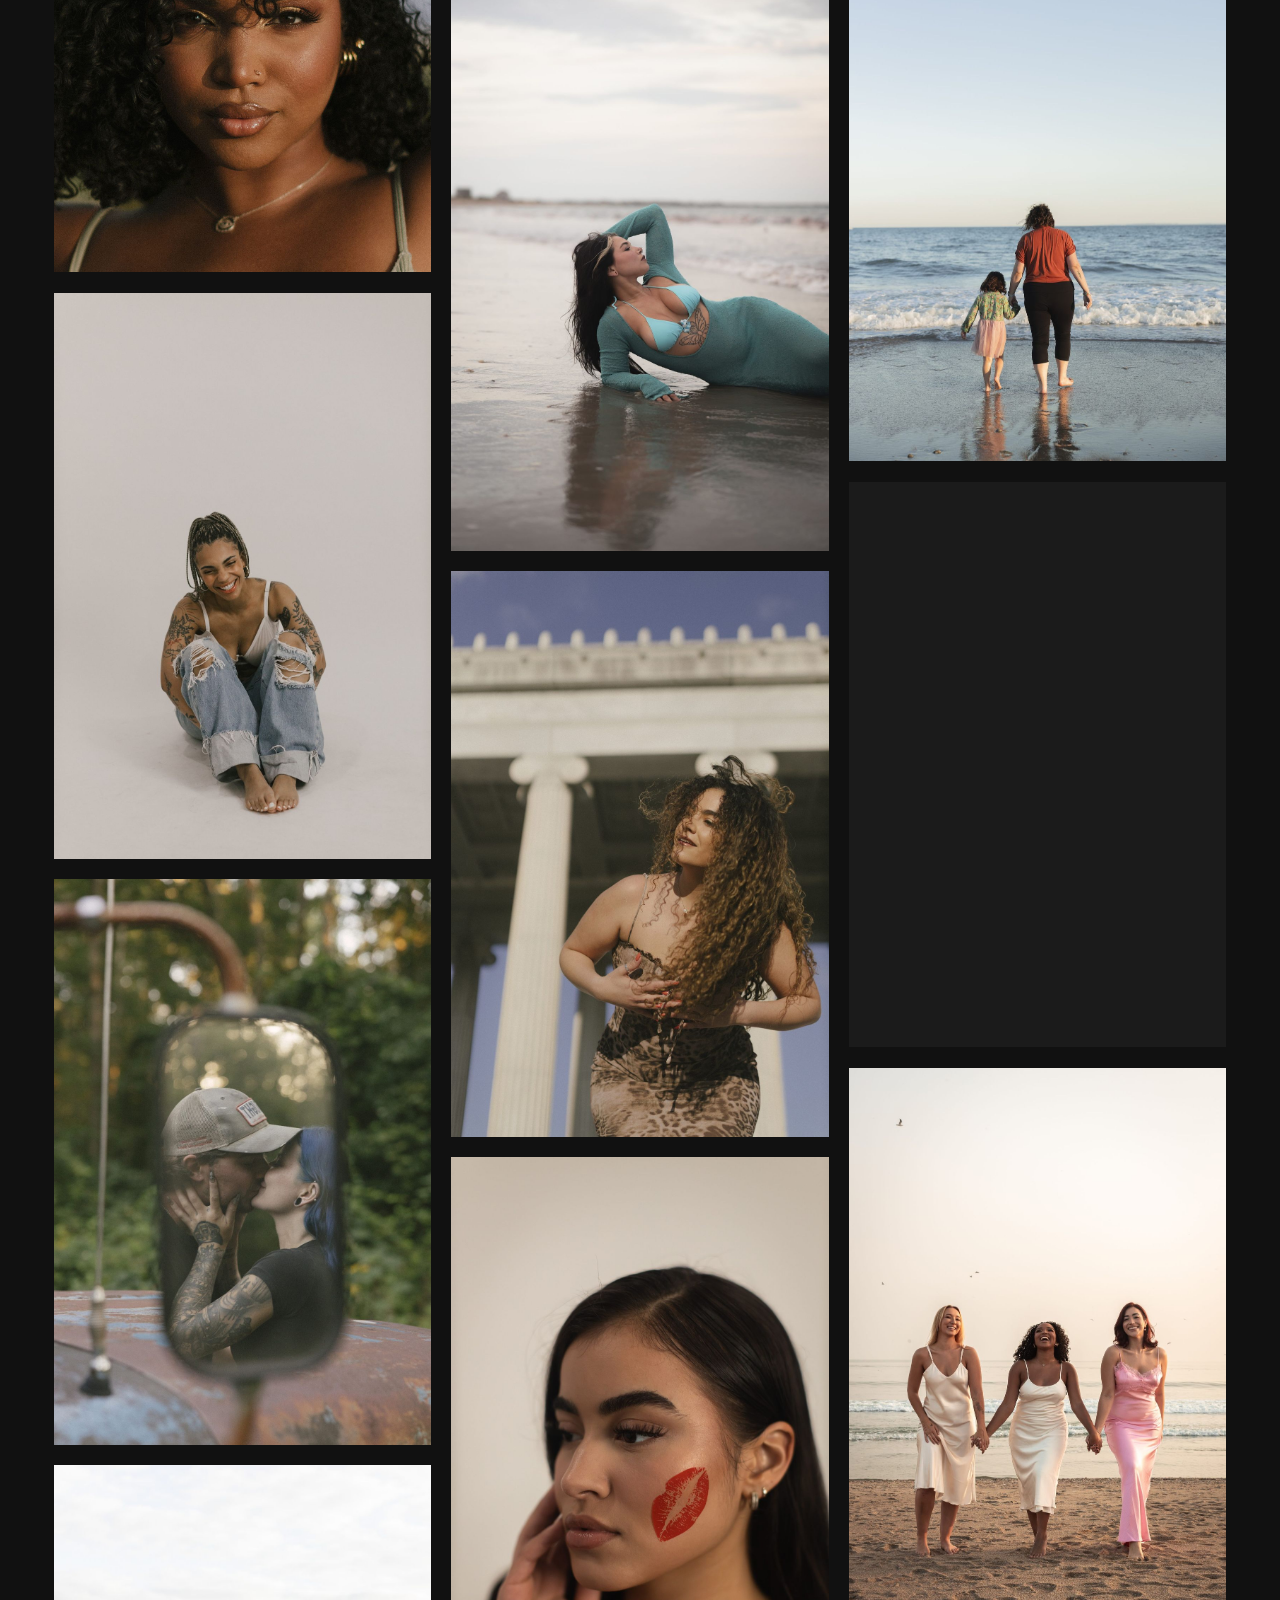
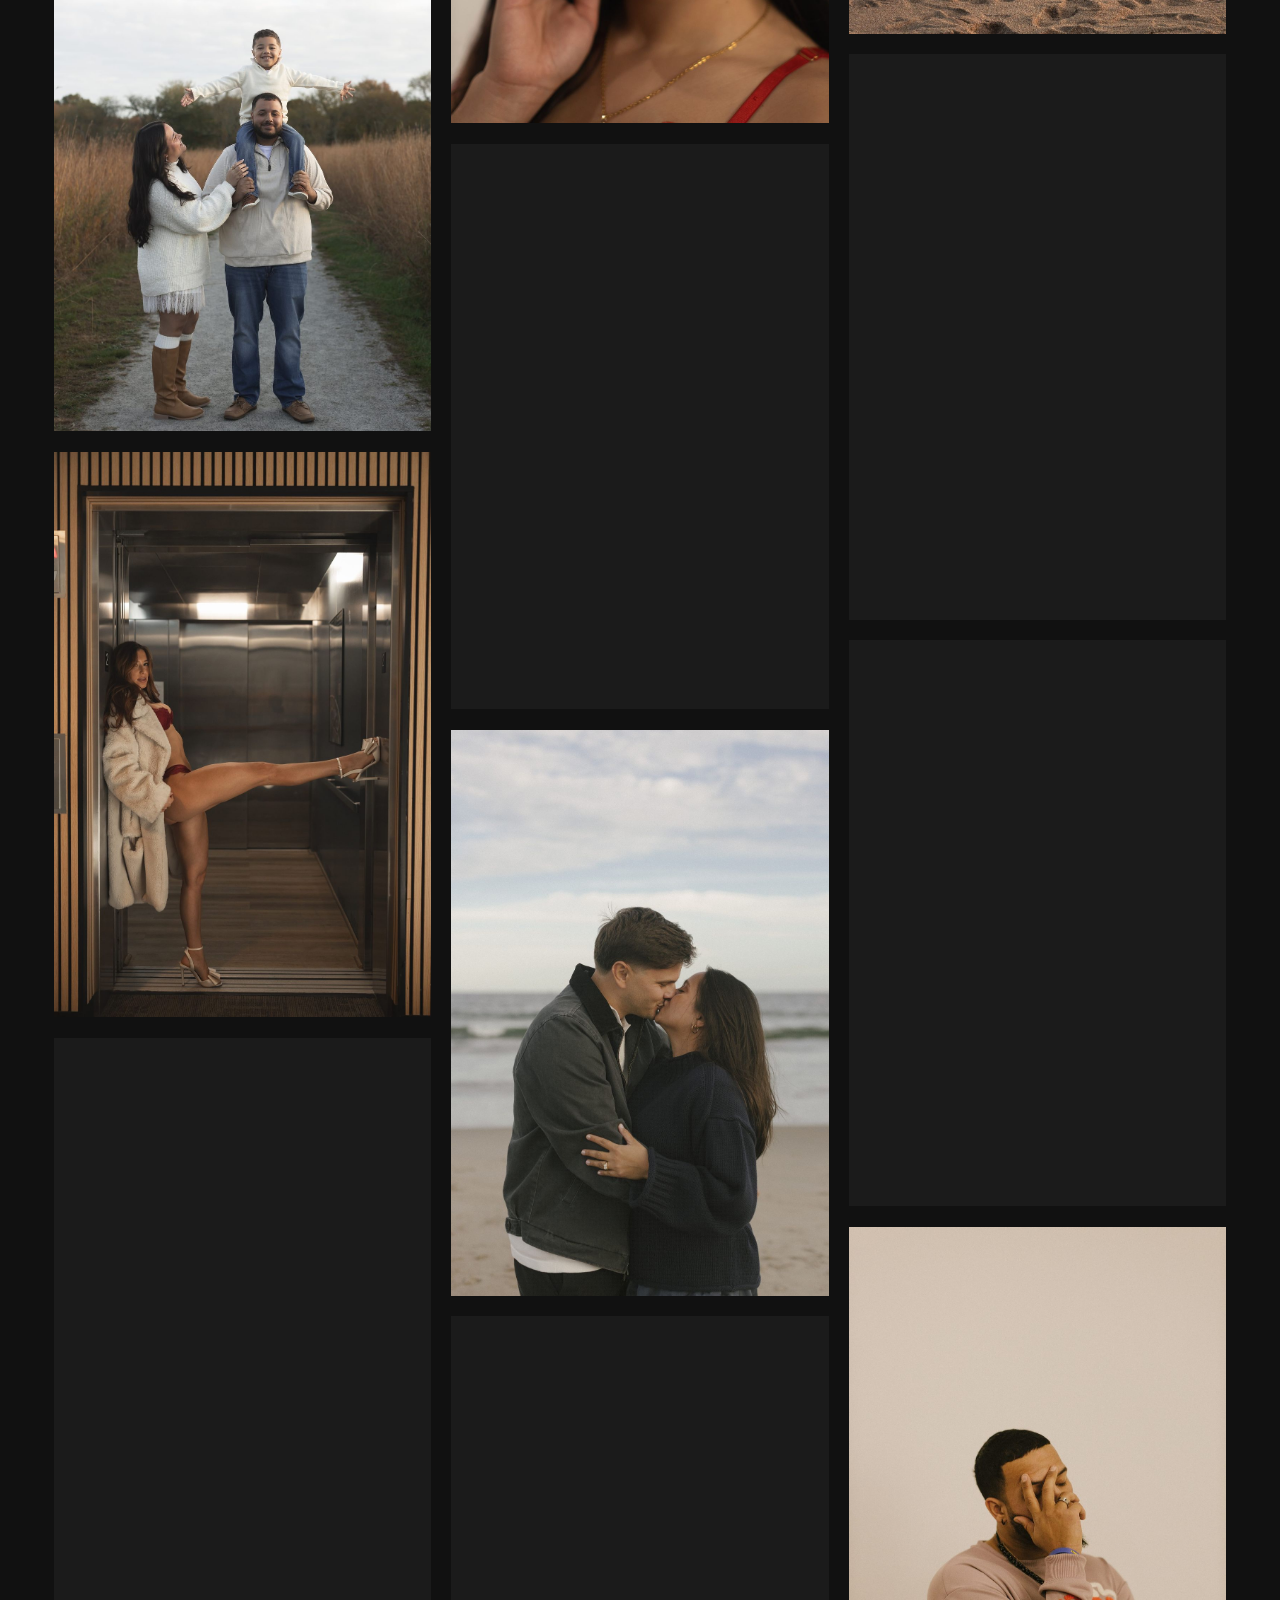
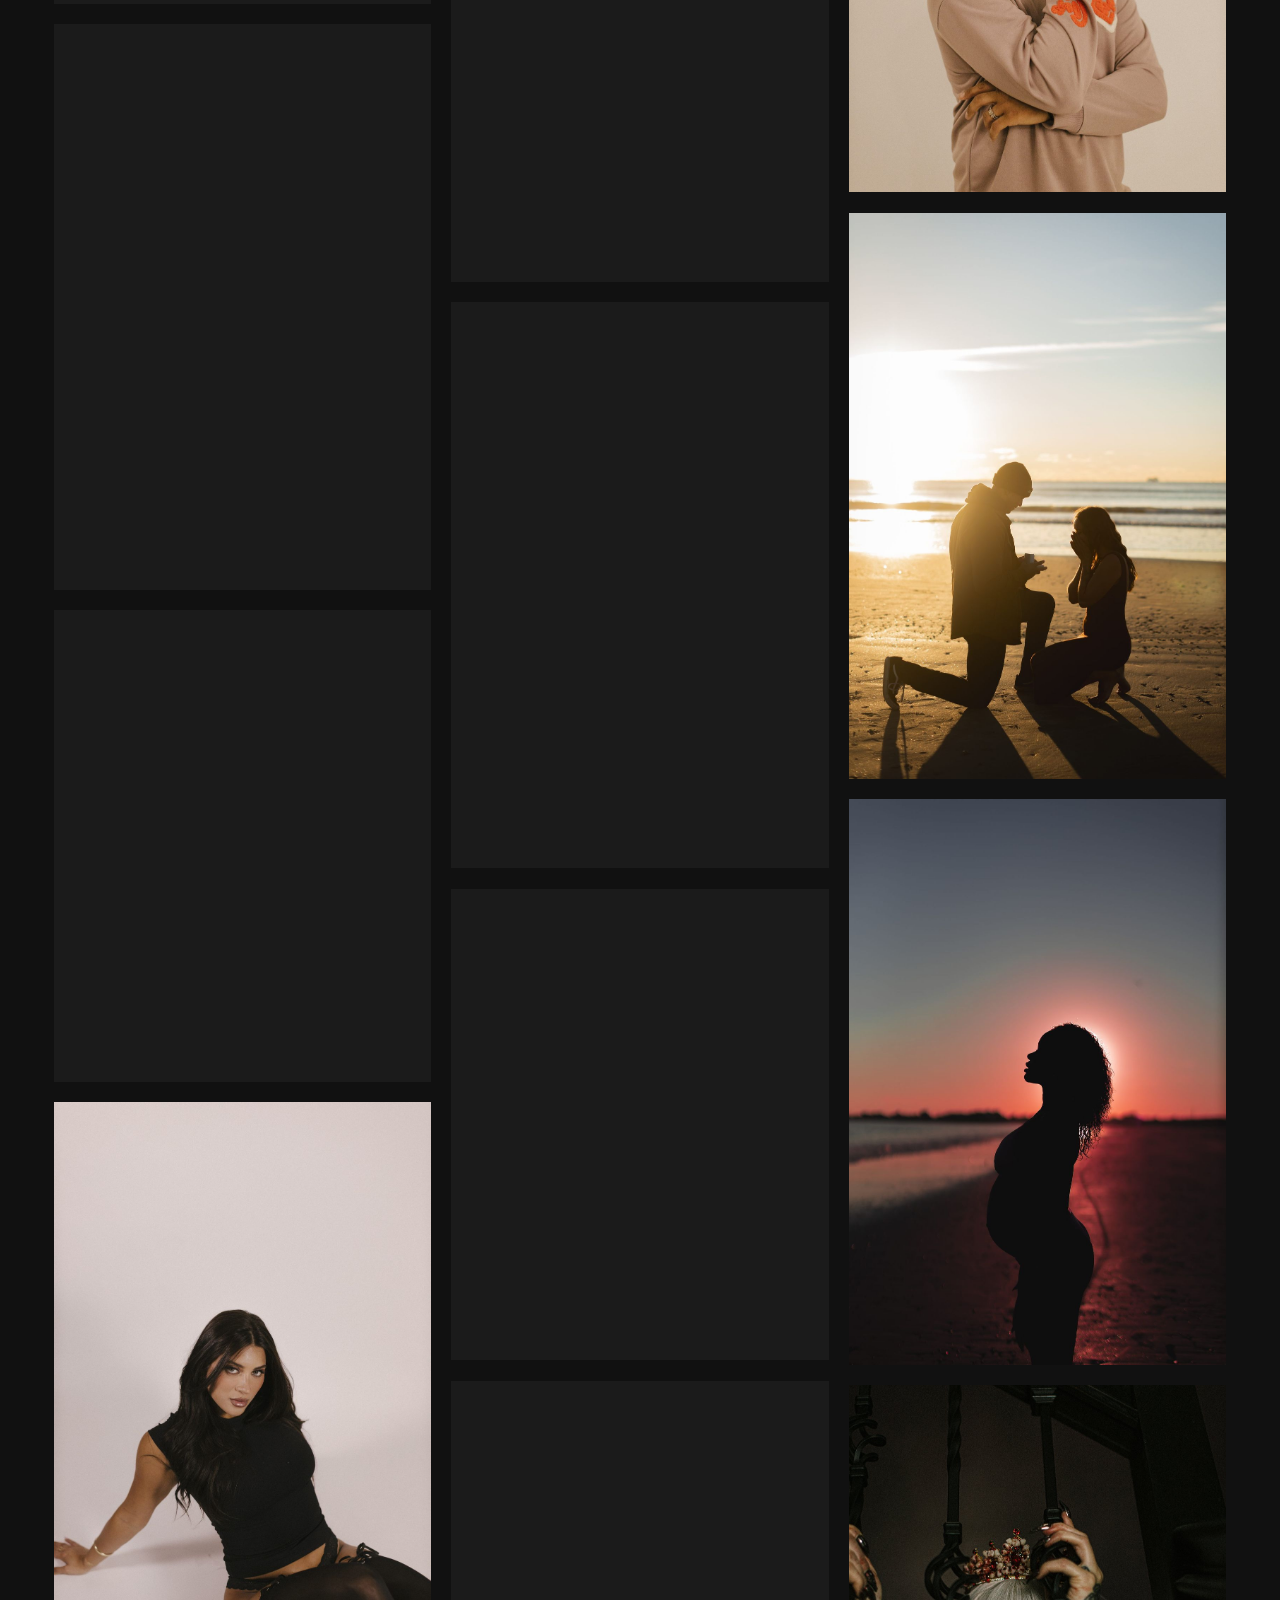
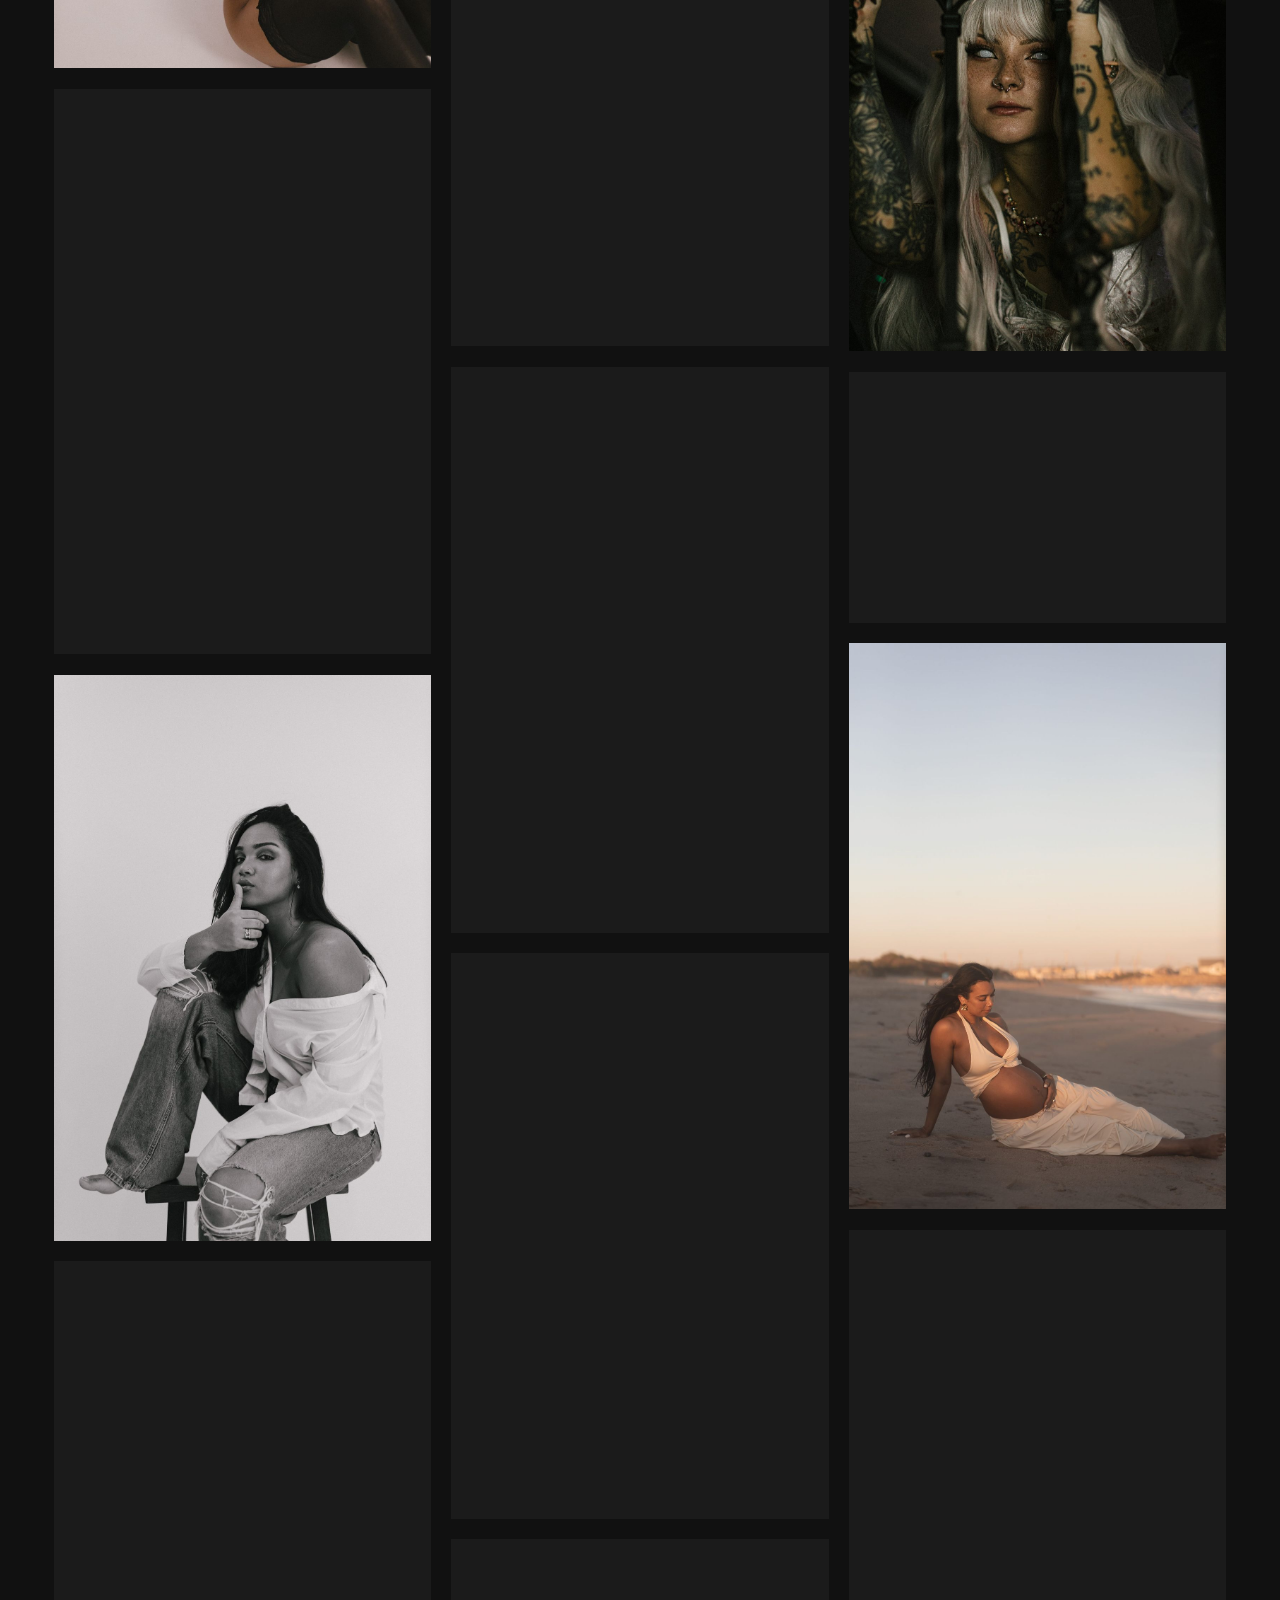
==== commit 67da1acd: "Inquiry form: add optional Instagram handle field Added to the homepage and the three service pages." ====
--- a/index.html
+++ b/index.html
@@ -872,6 +872,10 @@
             <span class="field__err" aria-live="polite"></span>
           </div>
           <div class="field">
+            <label for="f-instagram">Instagram <small>(optional)</small></label>
+            <input id="f-instagram" name="instagram" type="text" placeholder="@yourhandle" autocomplete="off" autocapitalize="none" autocorrect="off" spellcheck="false" maxlength="100">
+          </div>
+          <div class="field">
             <label for="f-phone">Phone <small>(optional)</small></label>
             <input id="f-phone" name="phone" type="tel" autocomplete="tel">
           </div>
@@ -905,7 +909,7 @@
             <label for="f-when">Ideal timing <small>(optional)</small></label>
             <input id="f-when" name="timing" type="text" placeholder="A date, a season, or flexible">
           </div>
-          <div class="field">
+          <div class="field field--full">
             <label for="f-where">Location idea <small>(optional)</small></label>
             <input id="f-where" name="location" type="text" placeholder="A place, a mood, or &ldquo;not sure&rdquo;">
           </div>
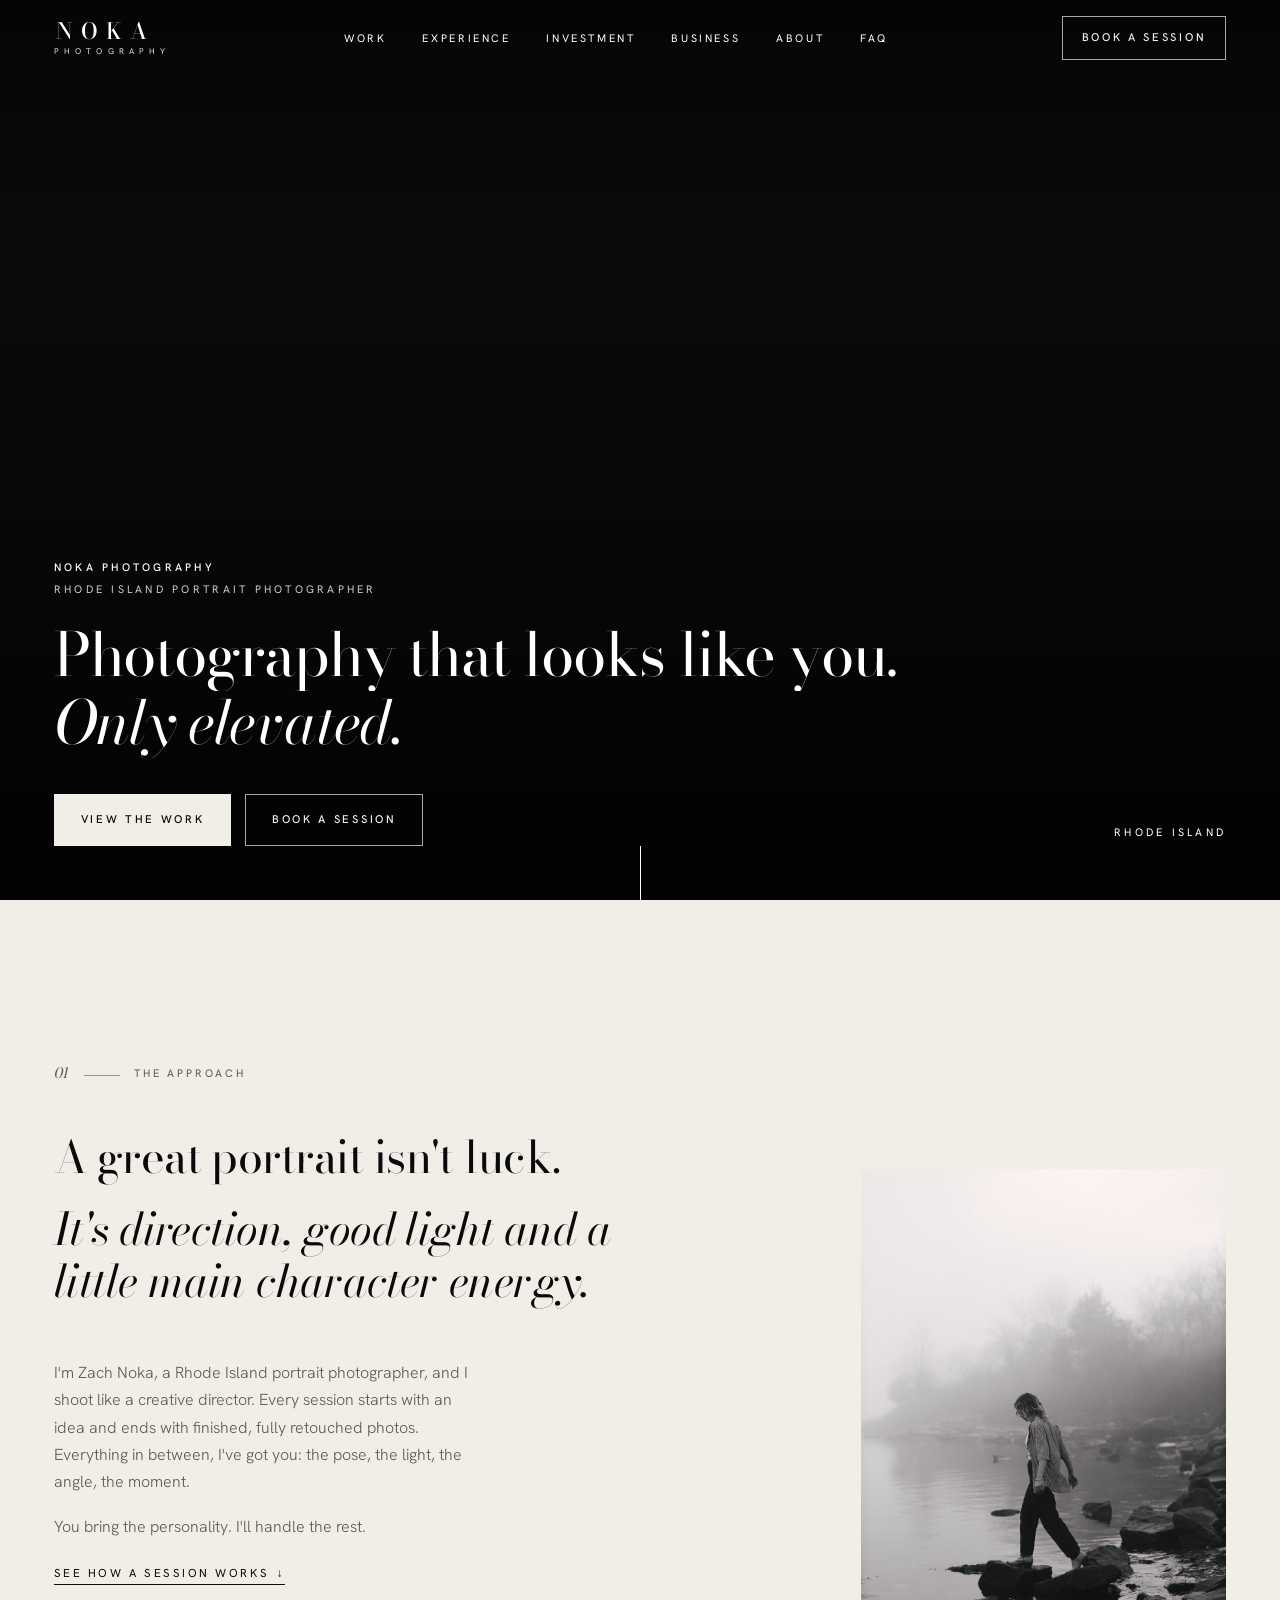
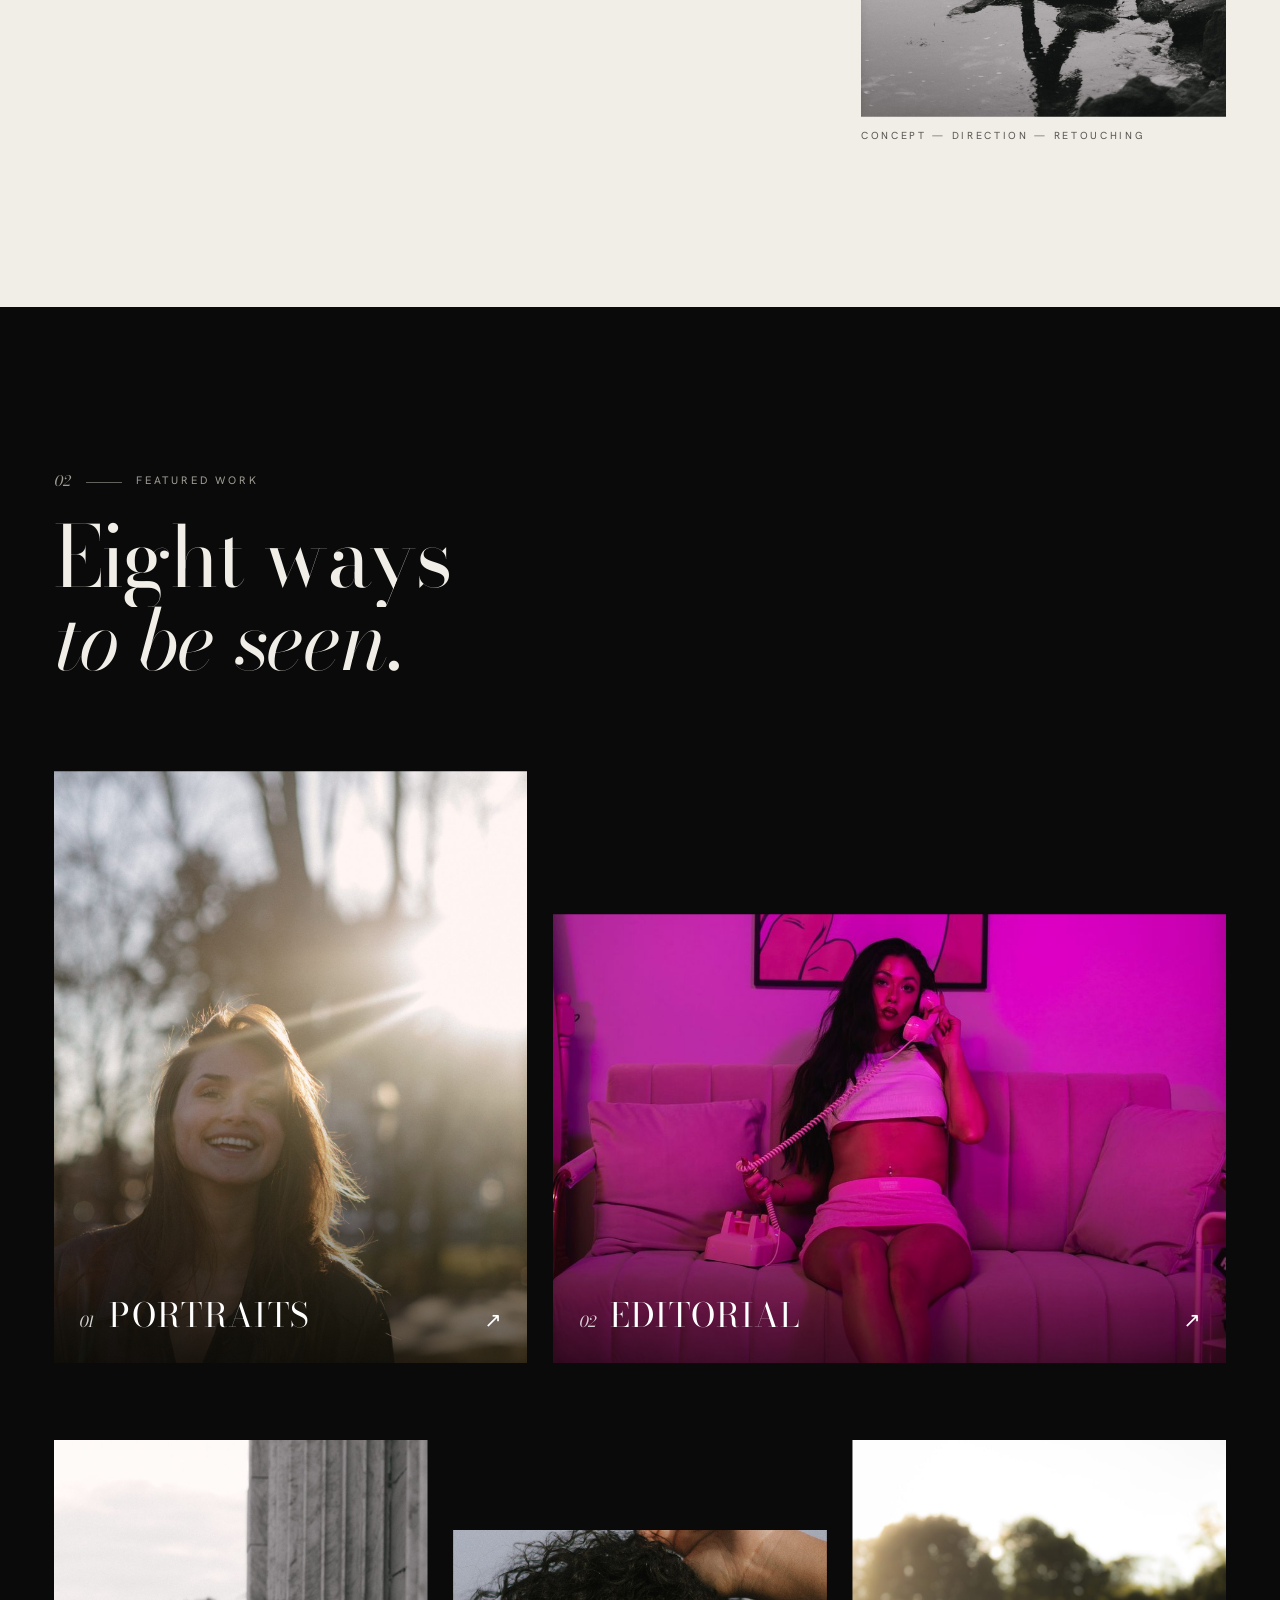
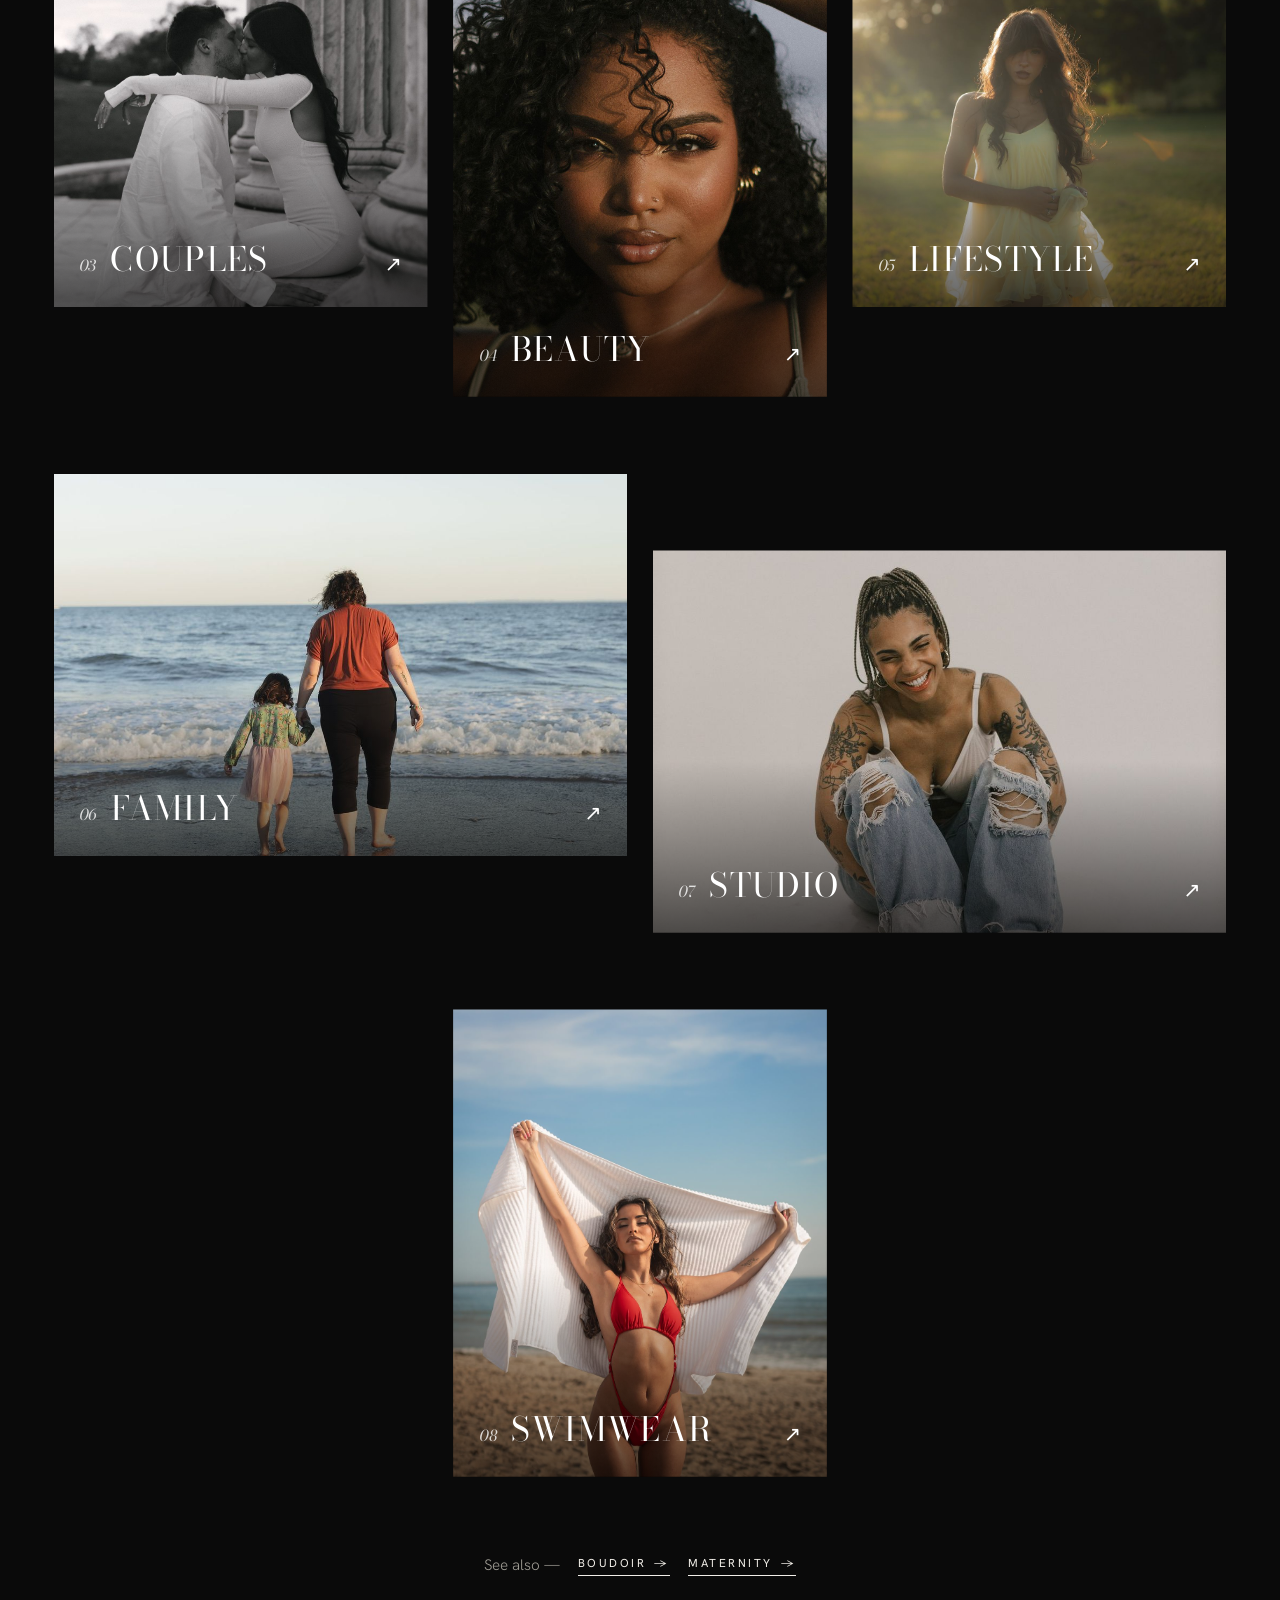
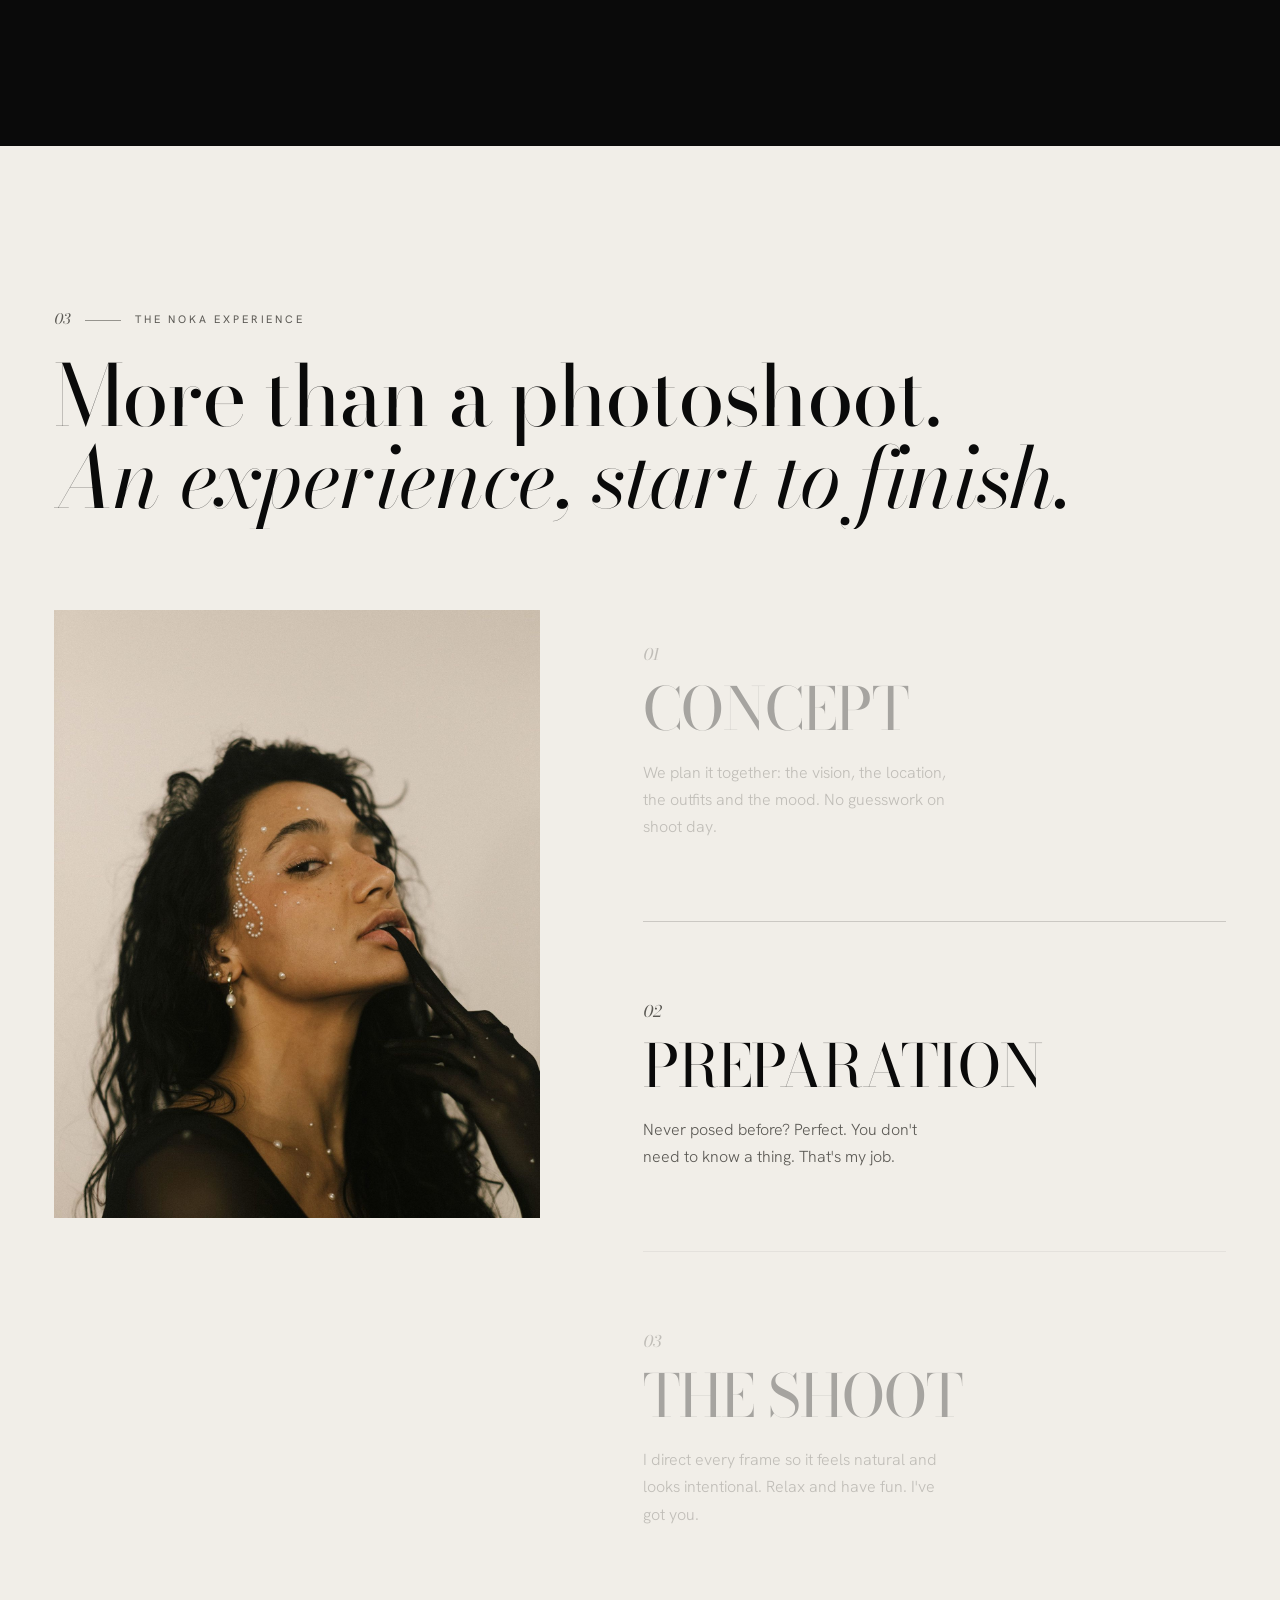
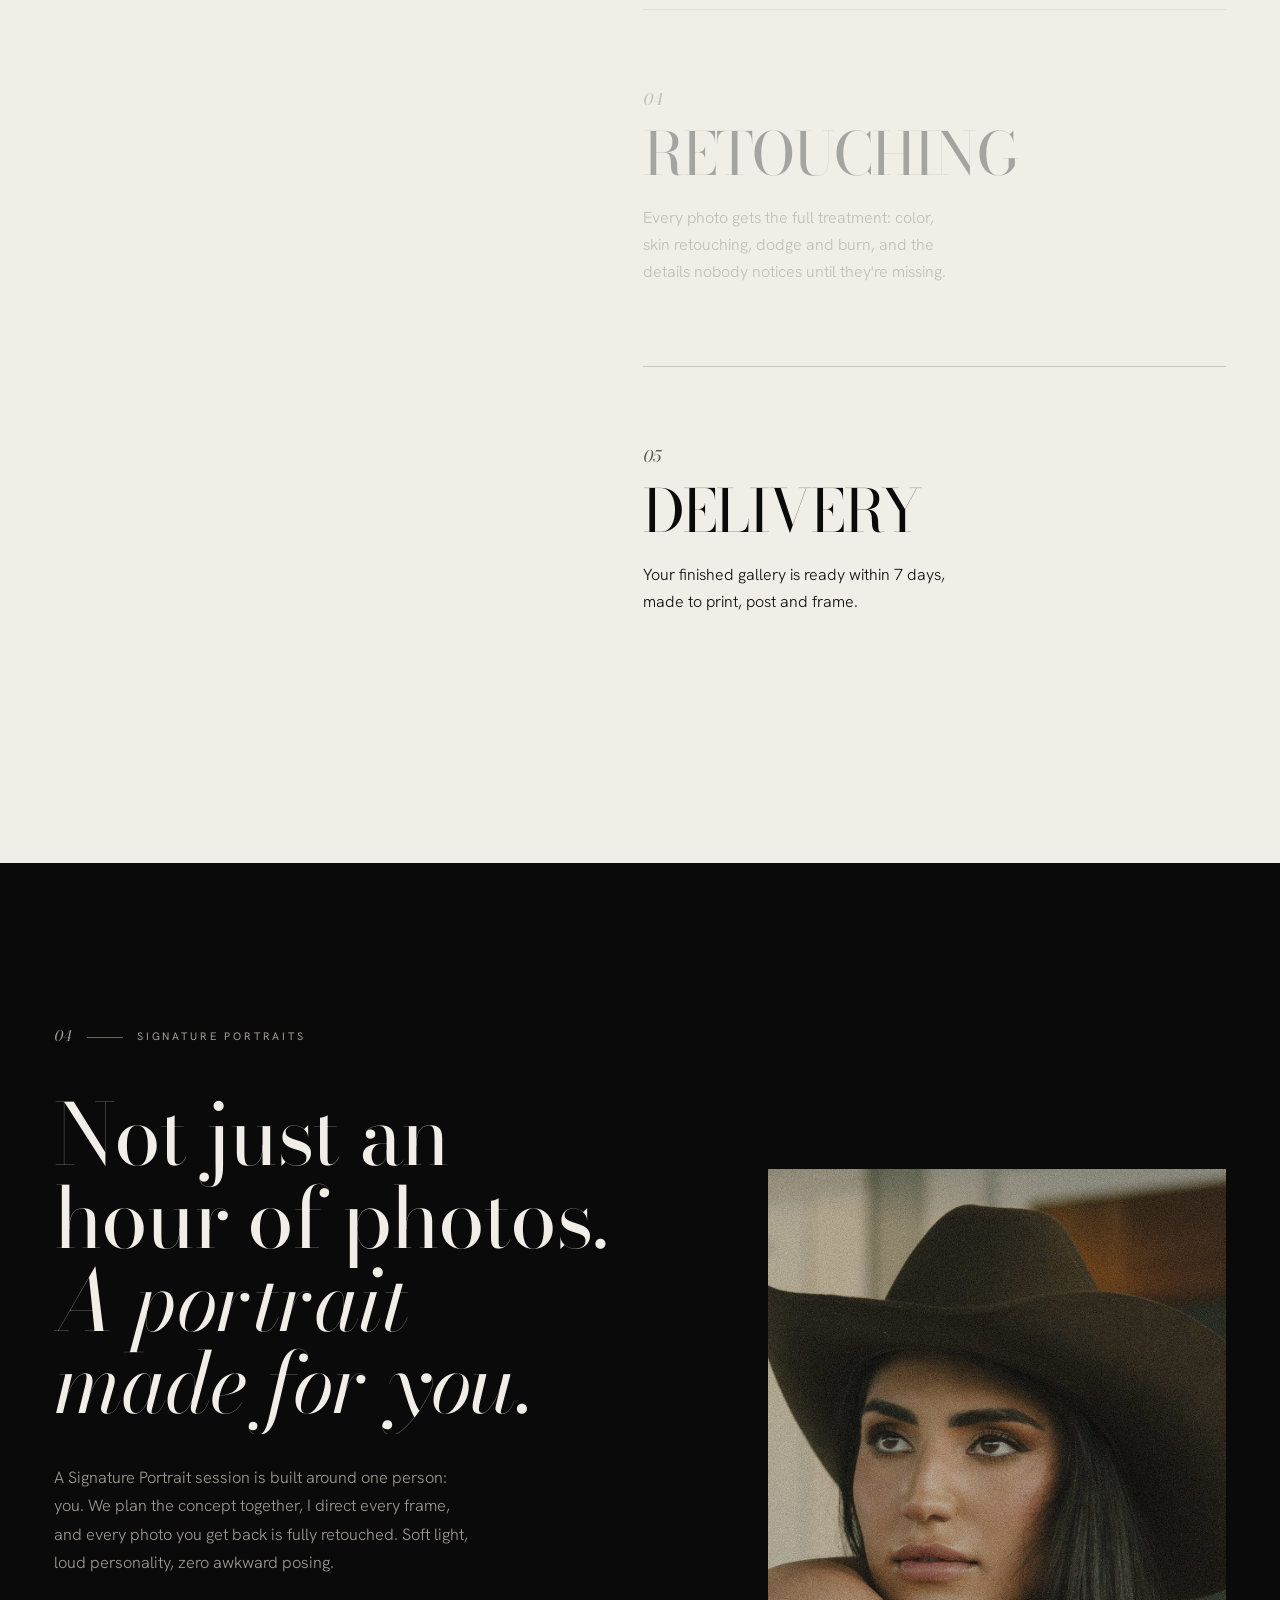
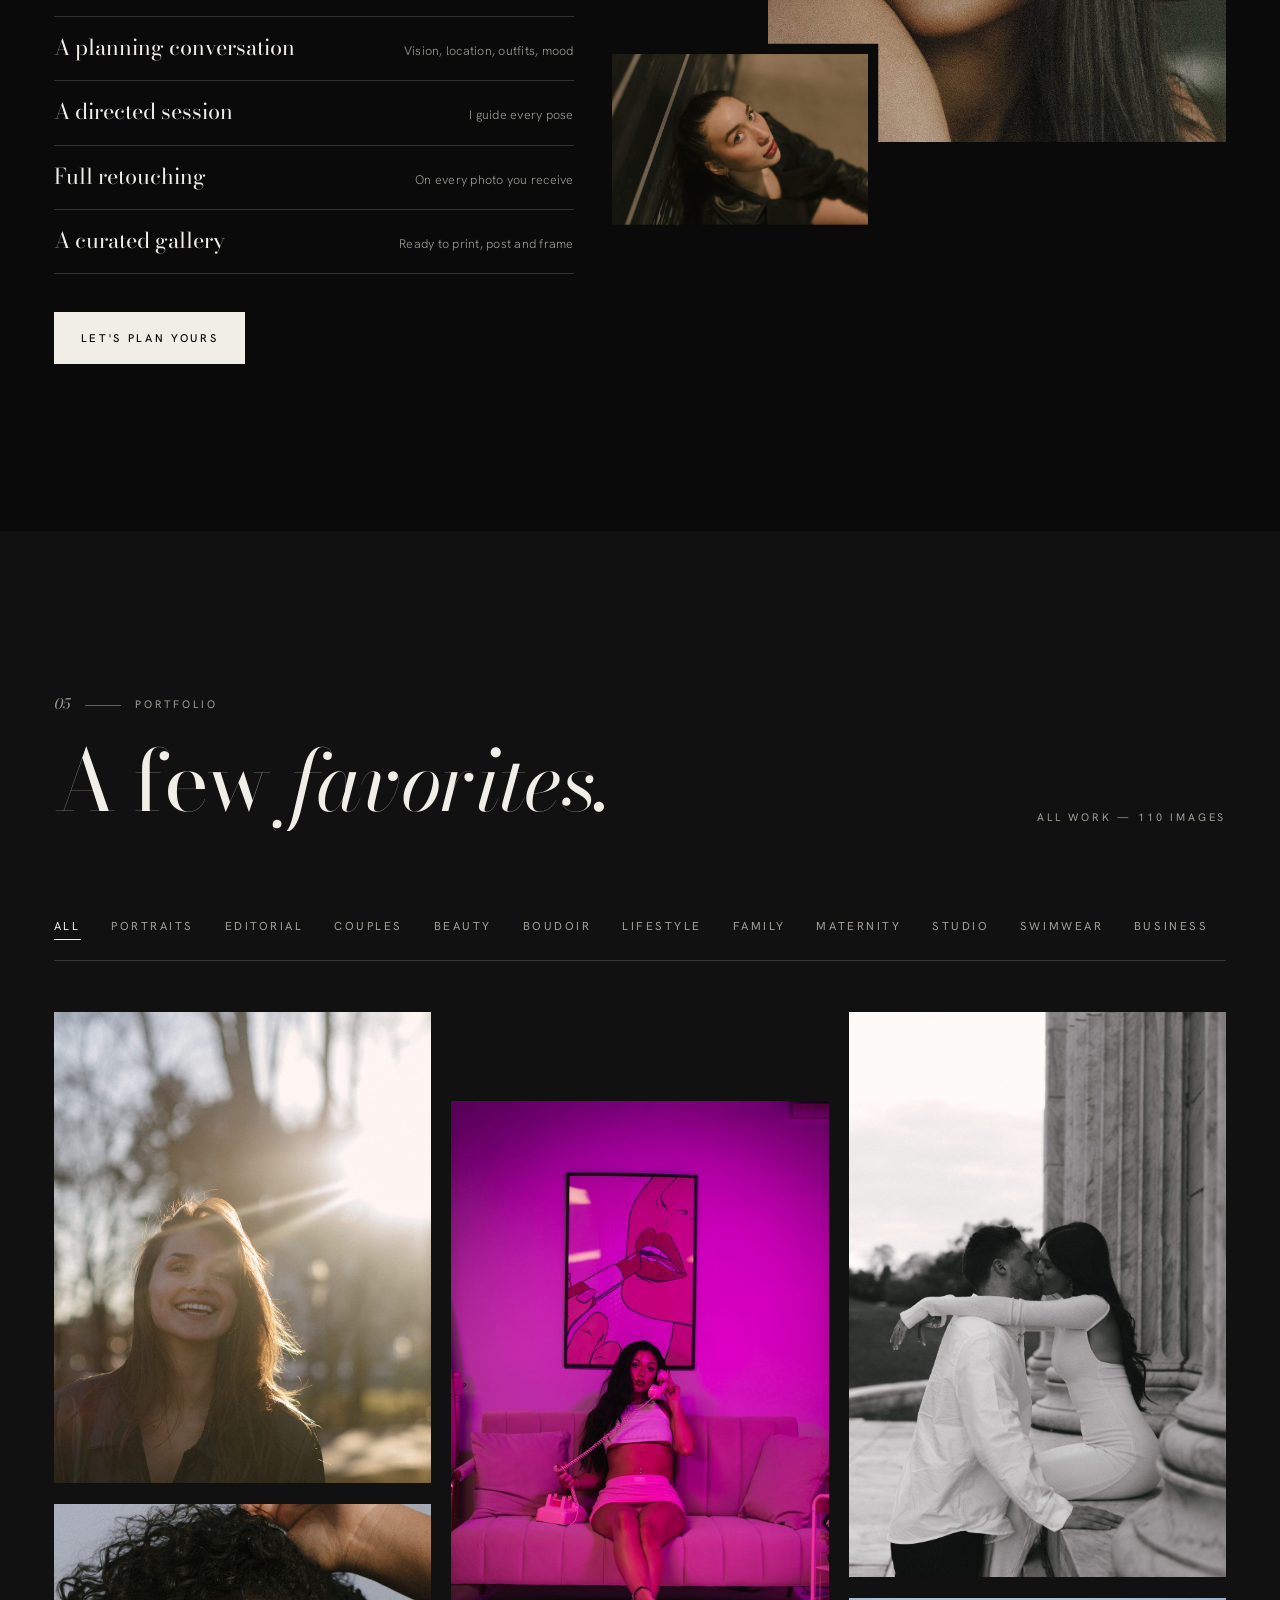
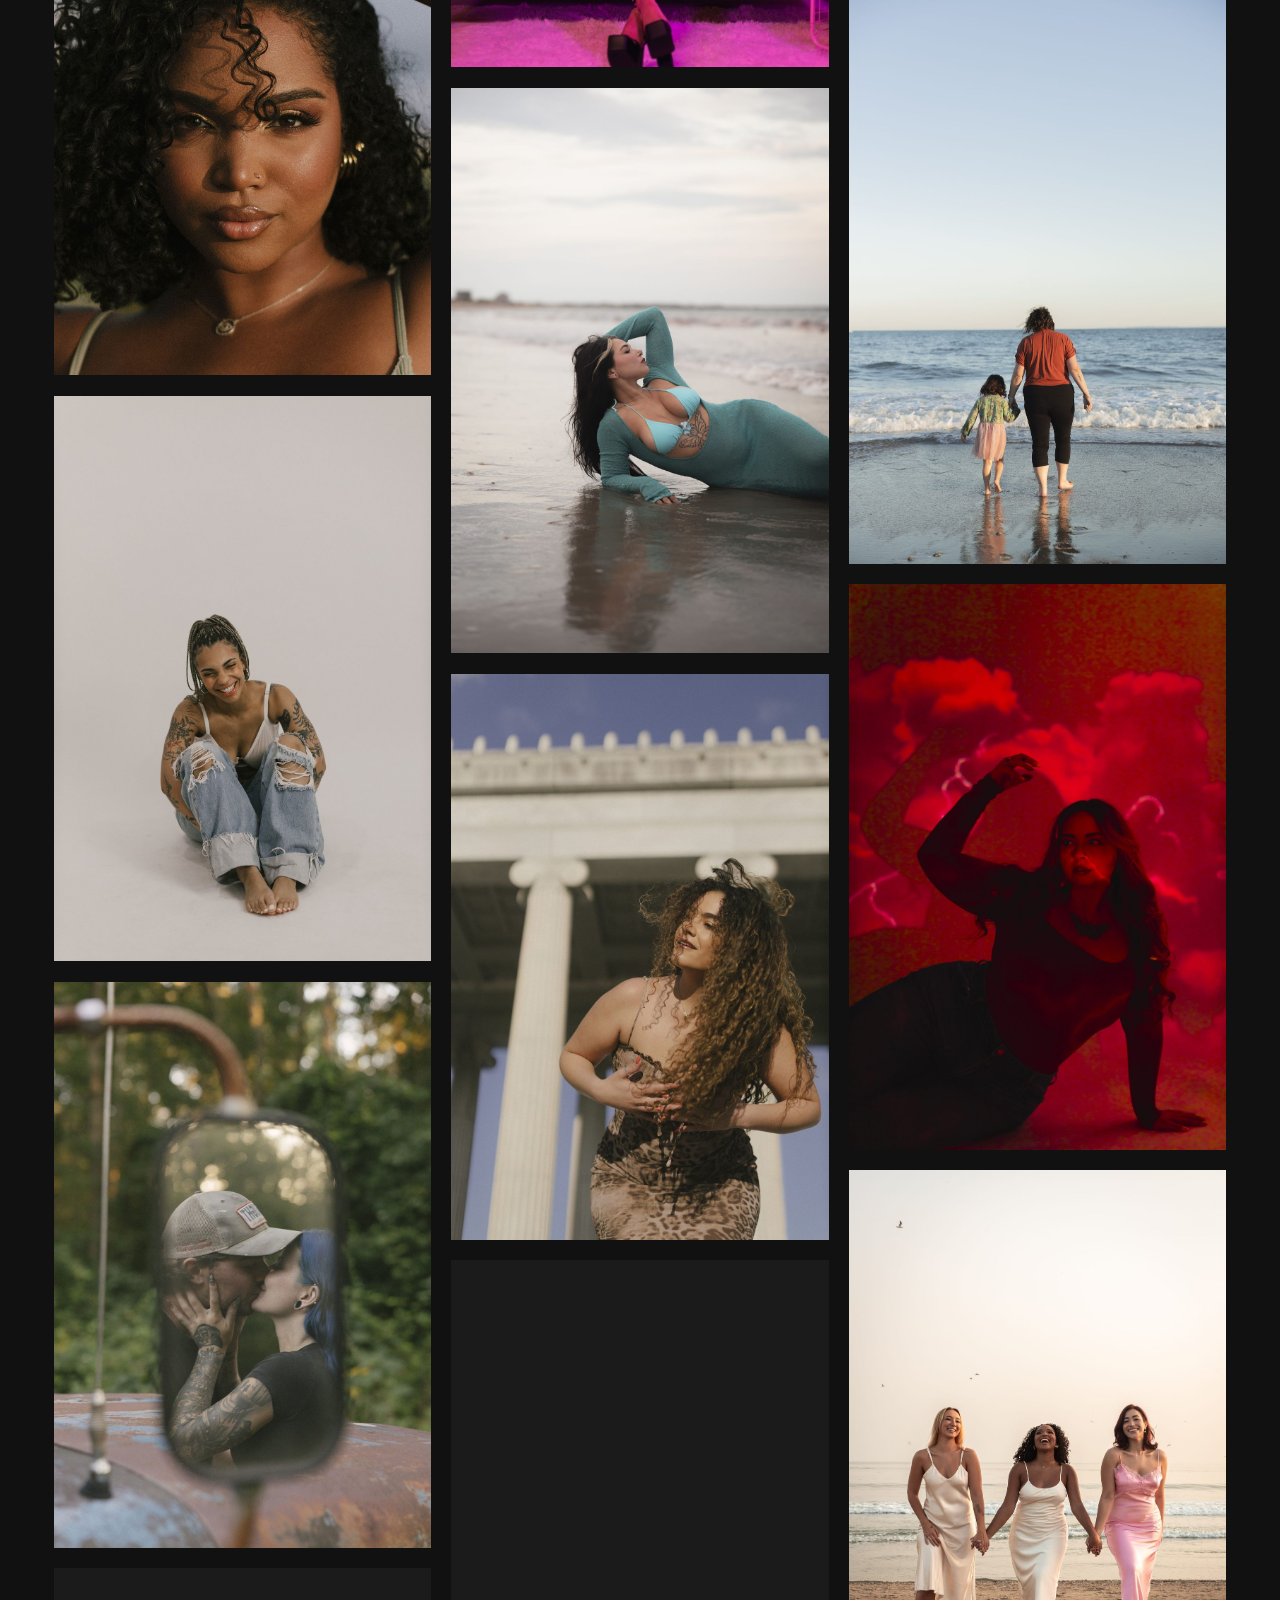
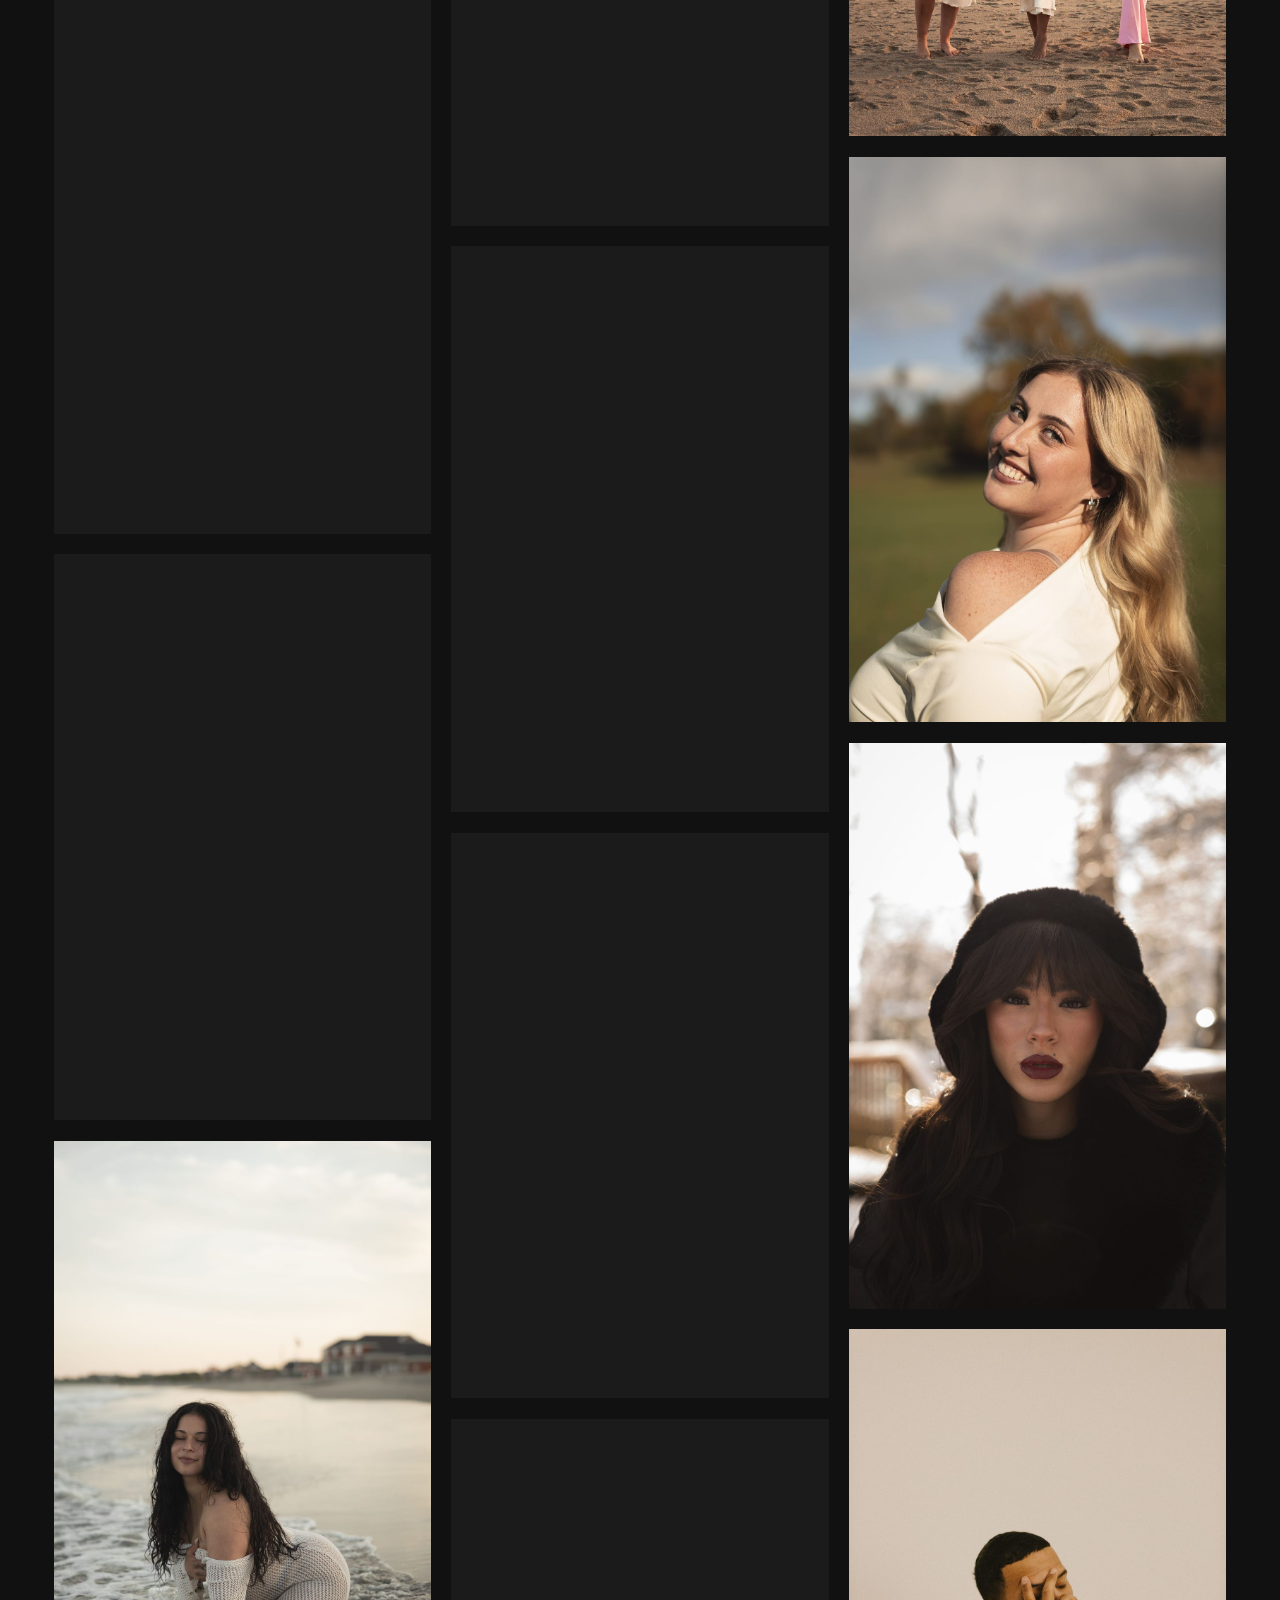
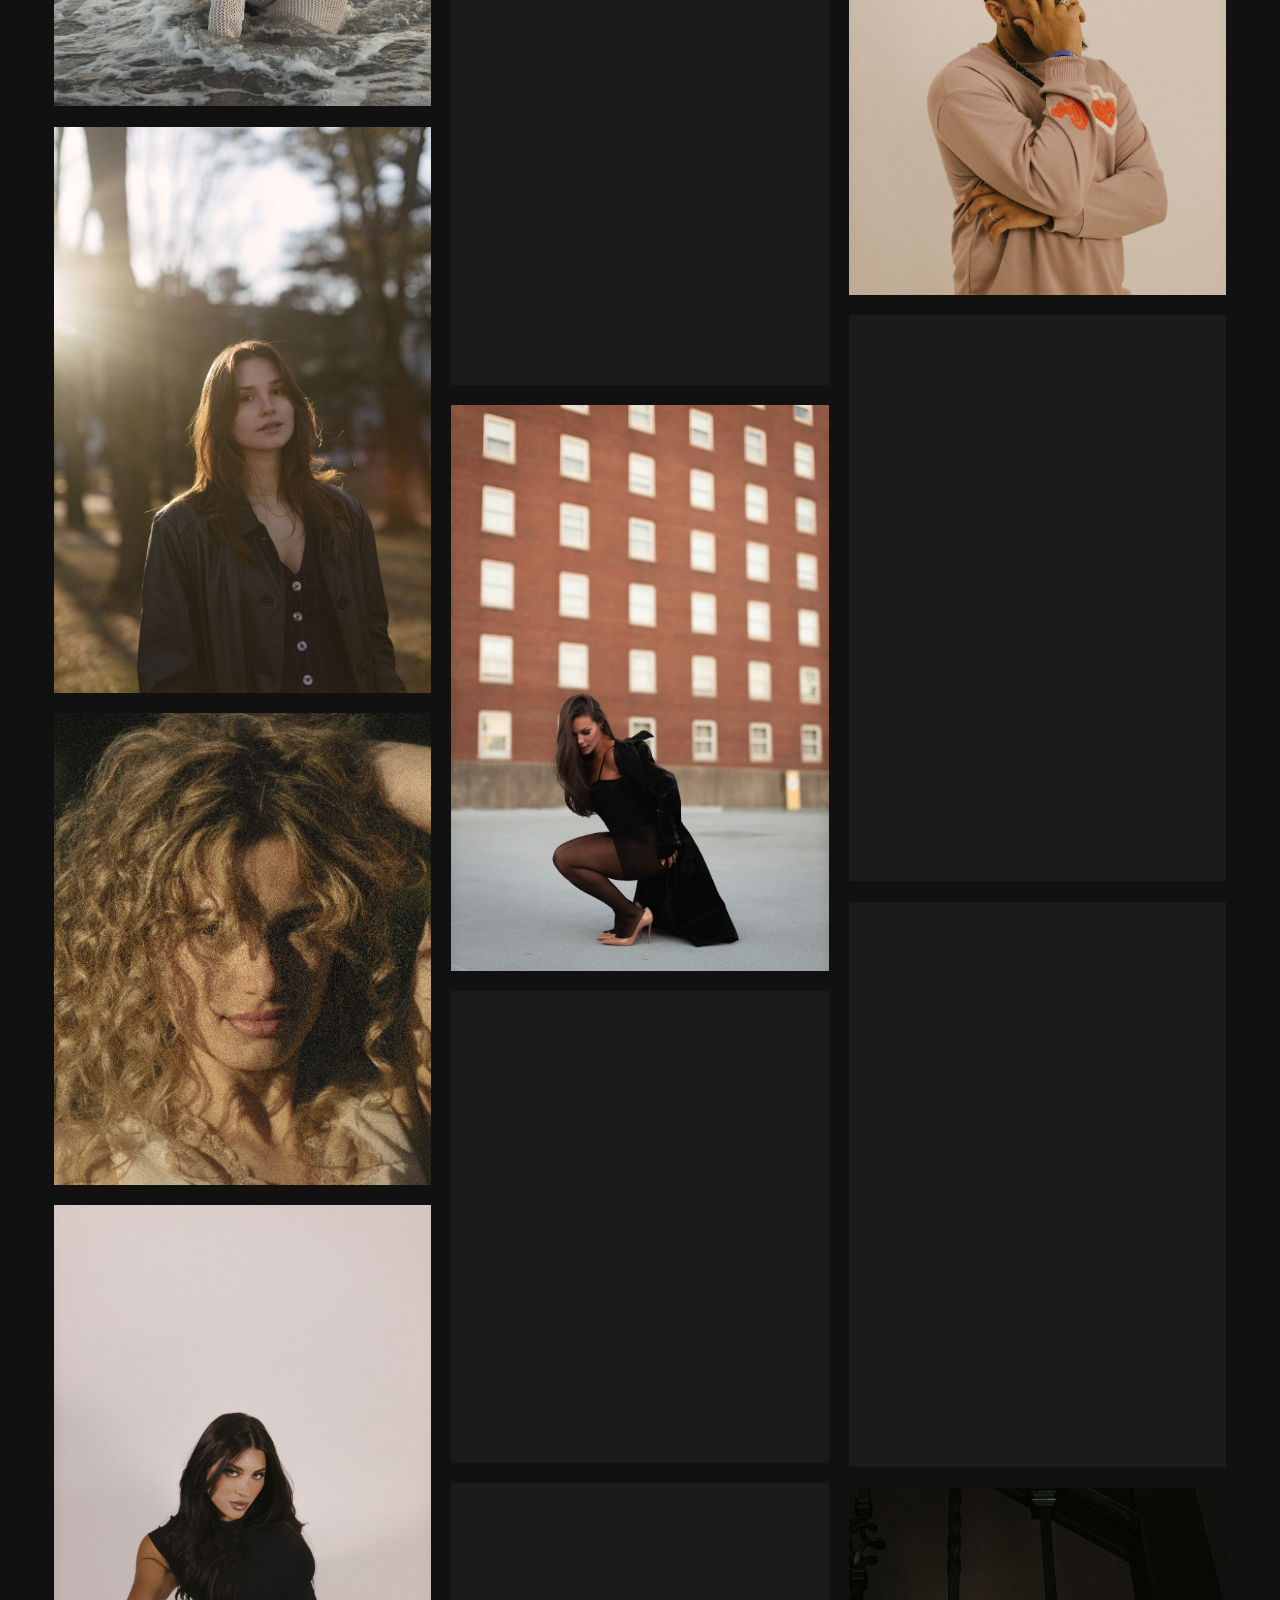
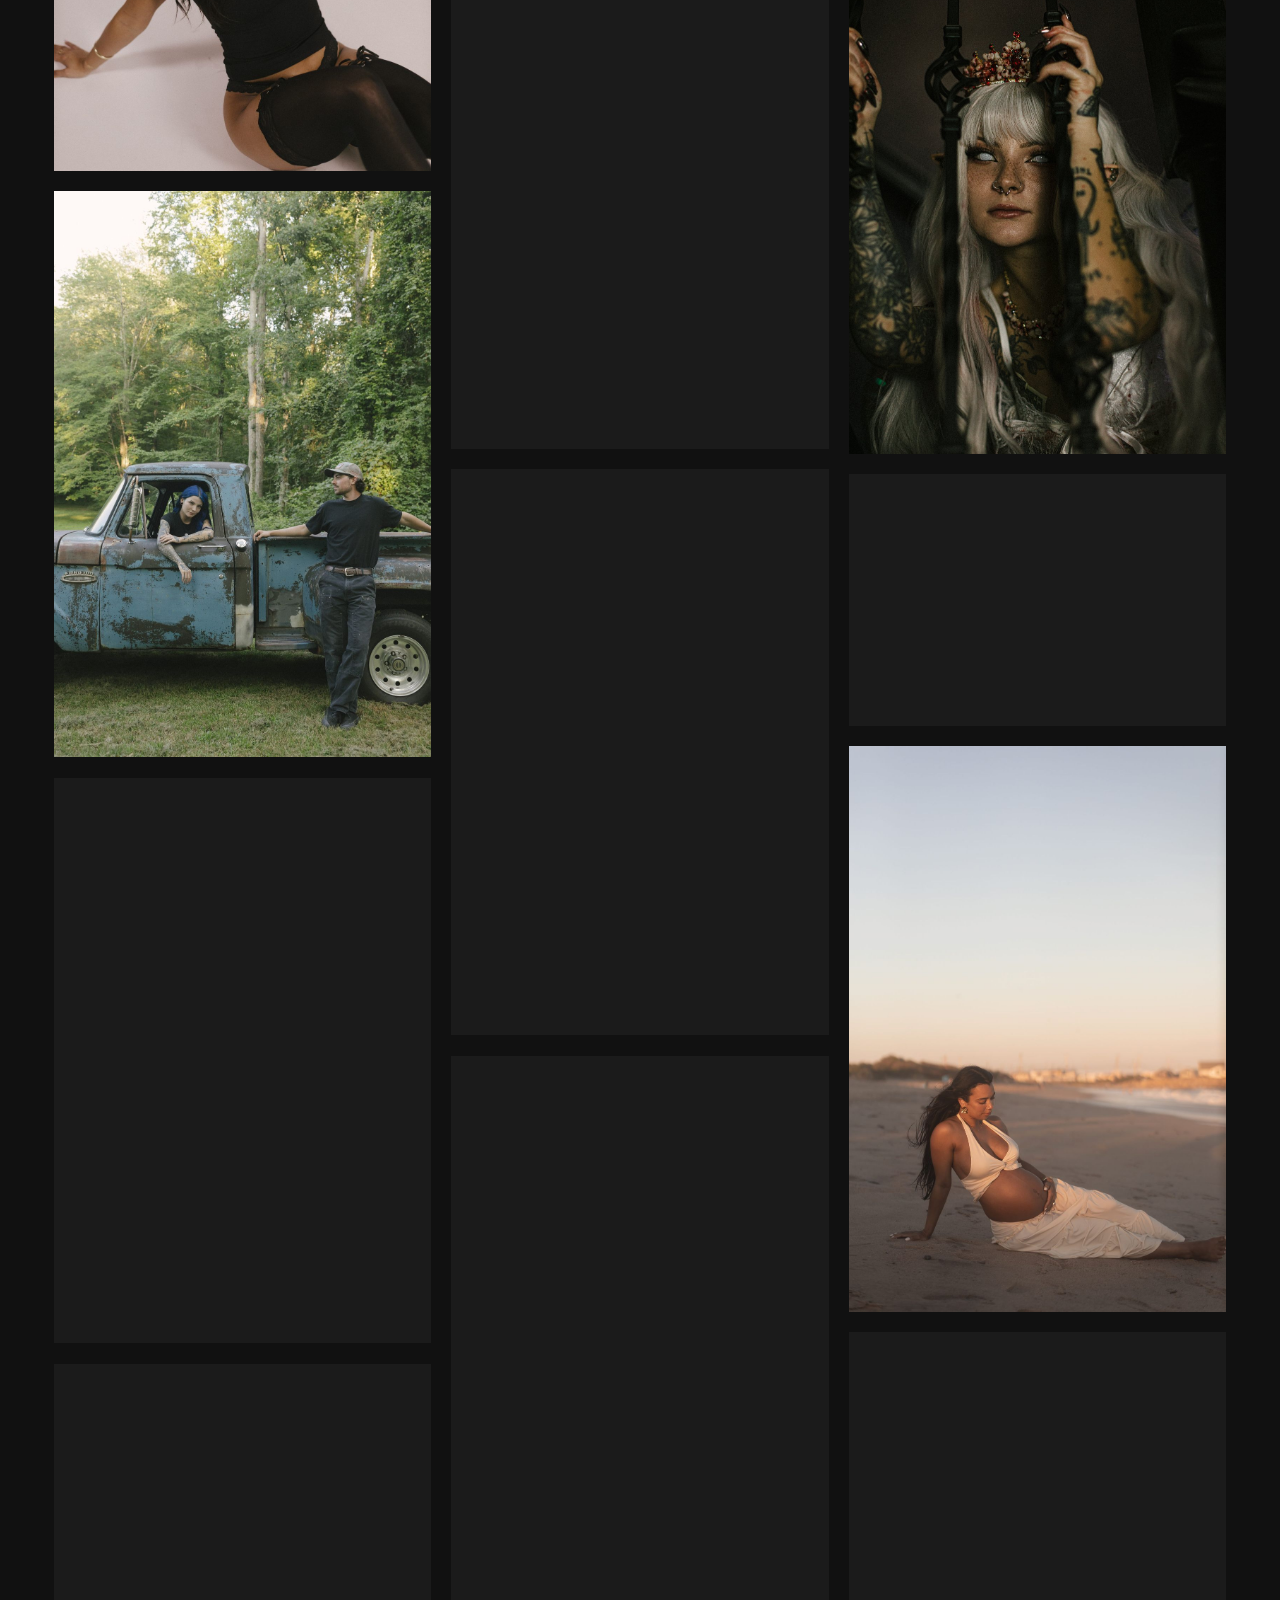
==== commit 59474cab: "Add Maternity gallery tab, make Boudoir easier to find - Maternity tab: 5 new photos (maternity-01.." ====
--- a/index.html
+++ b/index.html
@@ -547,6 +547,7 @@
             <span class="tile__label"><span class="tile__idx">08</span><span class="tile__name">Swimwear</span><span class="tile__go" aria-hidden="true">↗</span></span>
           </a>
         </div>
+        <p class="pf__more reveal">See also &mdash; <a class="link-arrow" href="#portfolio" data-filter="boudoir">Boudoir <span aria-hidden="true">→</span></a> <a class="link-arrow" href="#portfolio" data-filter="maternity">Maternity <span aria-hidden="true">→</span></a></p>
       </div>
     </section>
 
@@ -670,7 +671,7 @@
           <h2 id="inv-title" class="display reveal">Tailored to <em>the vision.</em></h2>
           <p class="lede reveal">Every session is built around your vision, your location and the scope of the shoot. Full retouching comes standard. Always.</p>
           <p class="invest__note reveal">A non-refundable deposit holds your date and comes off your total: $100 for portrait, couples, family and individual grad sessions, $50 for headshots and grad groups, and $150 for events. The balance is due the day of your session. Within 25 miles of Providence? No travel fee. Gift cards are available for any session.</p>
-          <p class="svc-links reveal" style="margin-top:0"><a class="link-arrow" href="proposals/">Proposals <span aria-hidden="true">→</span></a> <a class="link-arrow" href="family/">Family &amp; newborn <span aria-hidden="true">→</span></a> <a class="link-arrow" href="#portfolio" data-filter="boudoir">Boudoir <span aria-hidden="true">→</span></a></p>
+          <p class="svc-links reveal" style="margin-top:0"><a class="link-arrow" href="proposals/">Proposals <span aria-hidden="true">→</span></a> <a class="link-arrow" href="family/">Family &amp; newborn <span aria-hidden="true">→</span></a> <a class="link-arrow" href="#portfolio" data-filter="maternity">Maternity <span aria-hidden="true">→</span></a> <a class="link-arrow" href="#portfolio" data-filter="boudoir">Boudoir <span aria-hidden="true">→</span></a></p>
         </header>
         <ul class="price-list" id="priceList">
           <!-- prerender:pricing -->
@@ -895,6 +896,7 @@
               <option>Lifestyle / Beach</option>
               <option>Swimwear</option>
               <option>Family</option>
+              <option>Maternity</option>
               <option>Graduation</option>
               <option>Graduation Group</option>
               <option>Headshots</option>
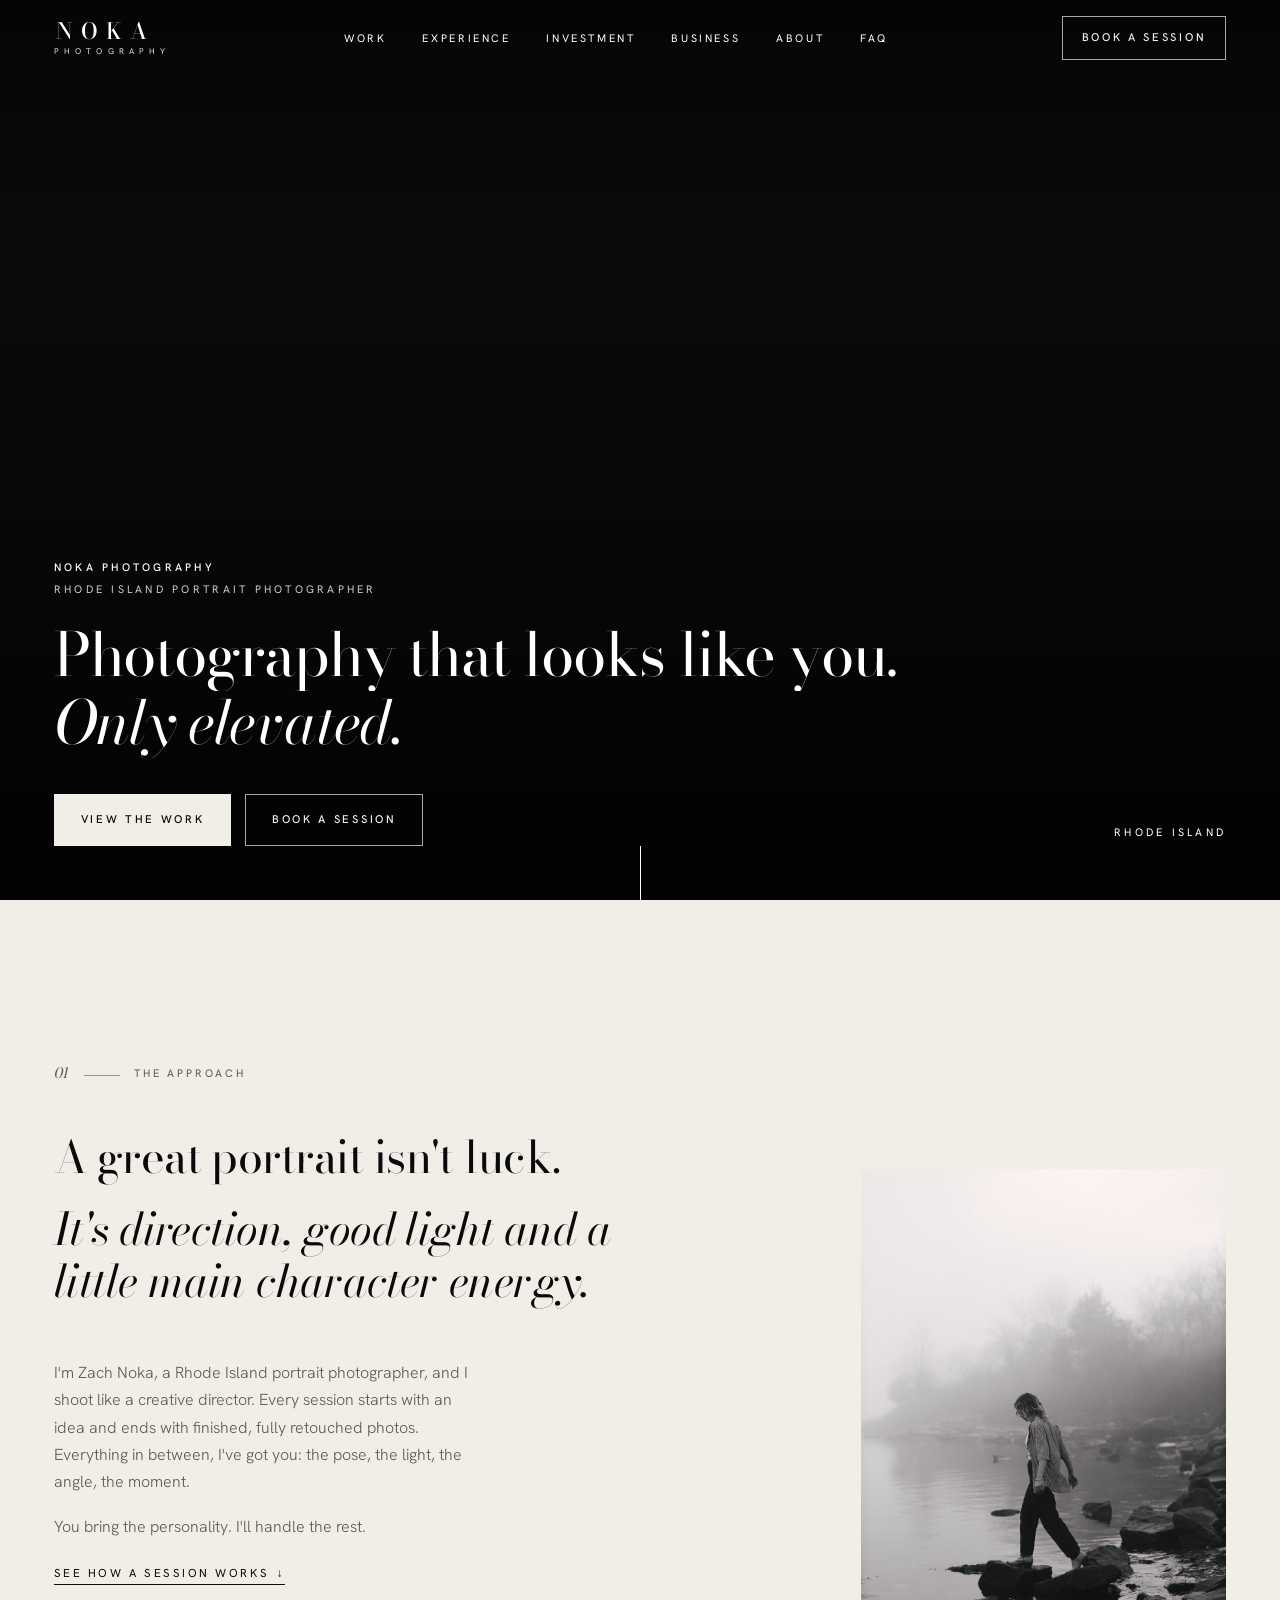
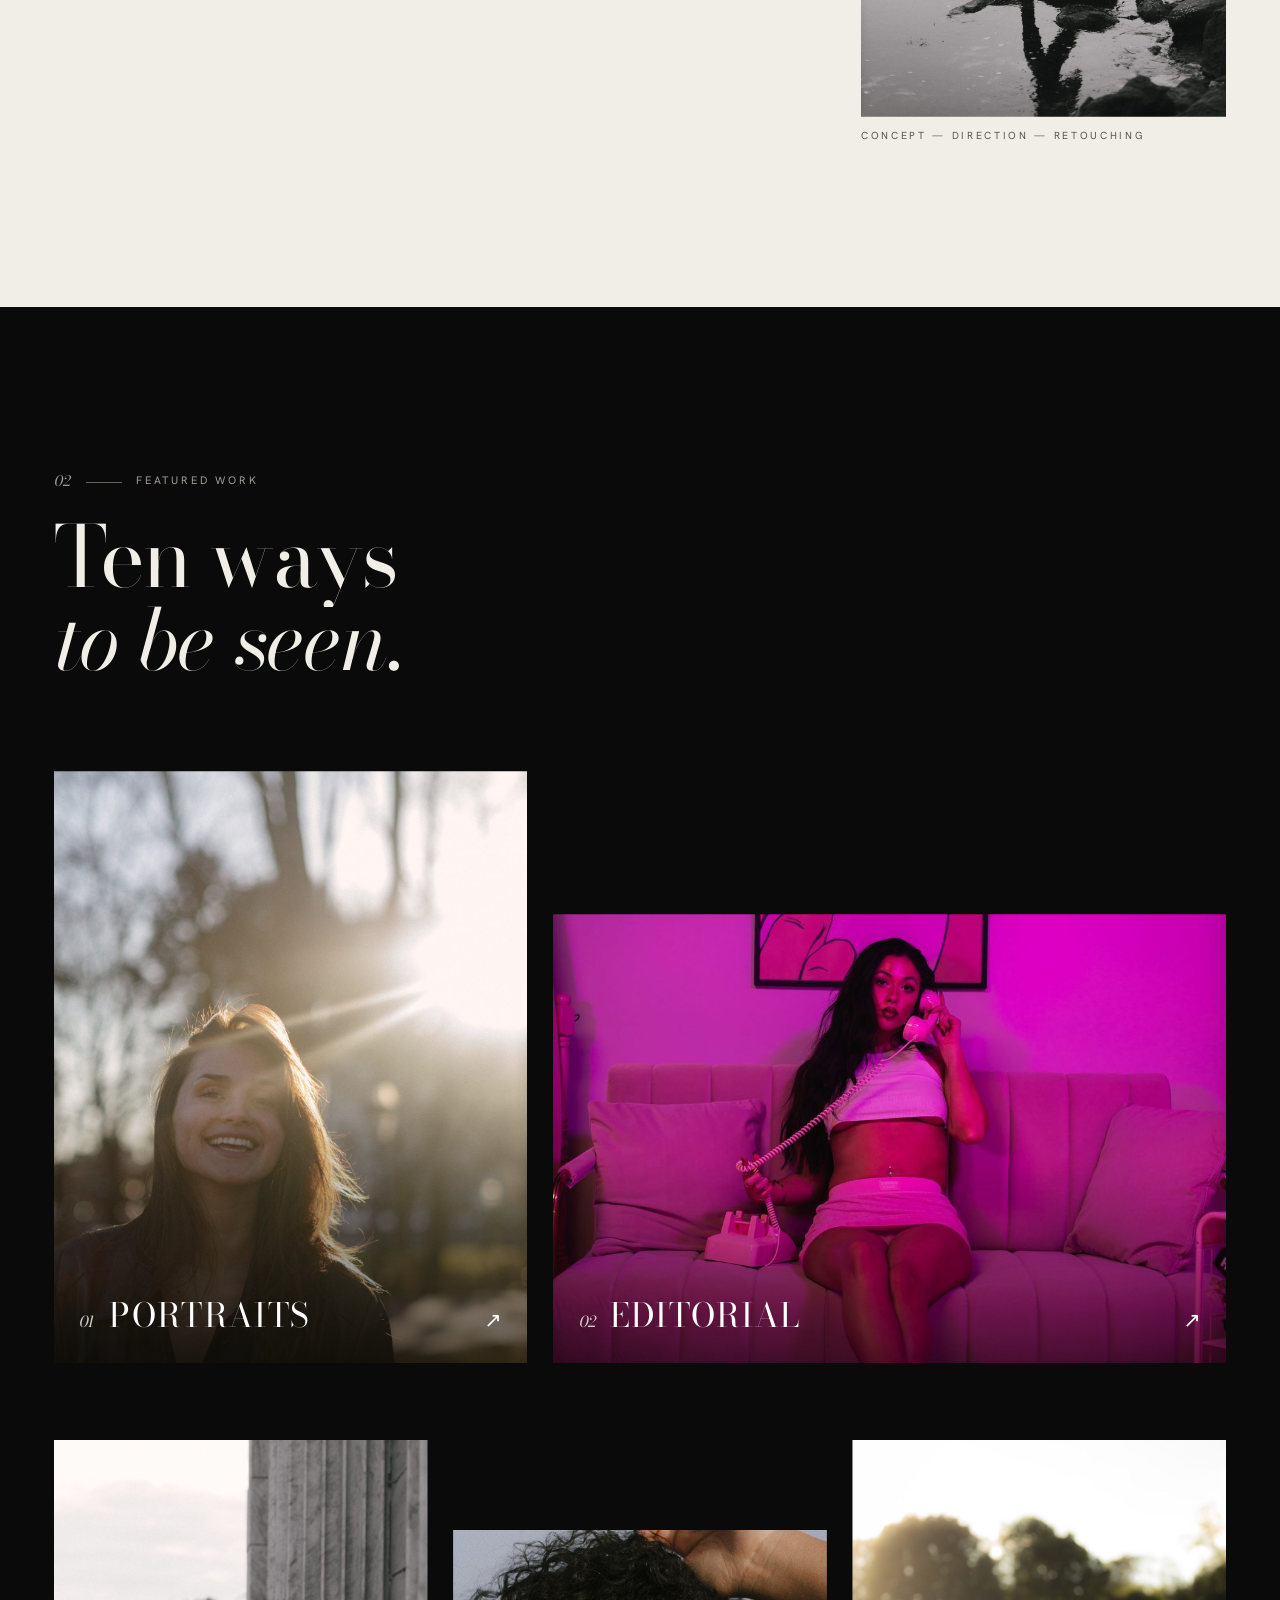
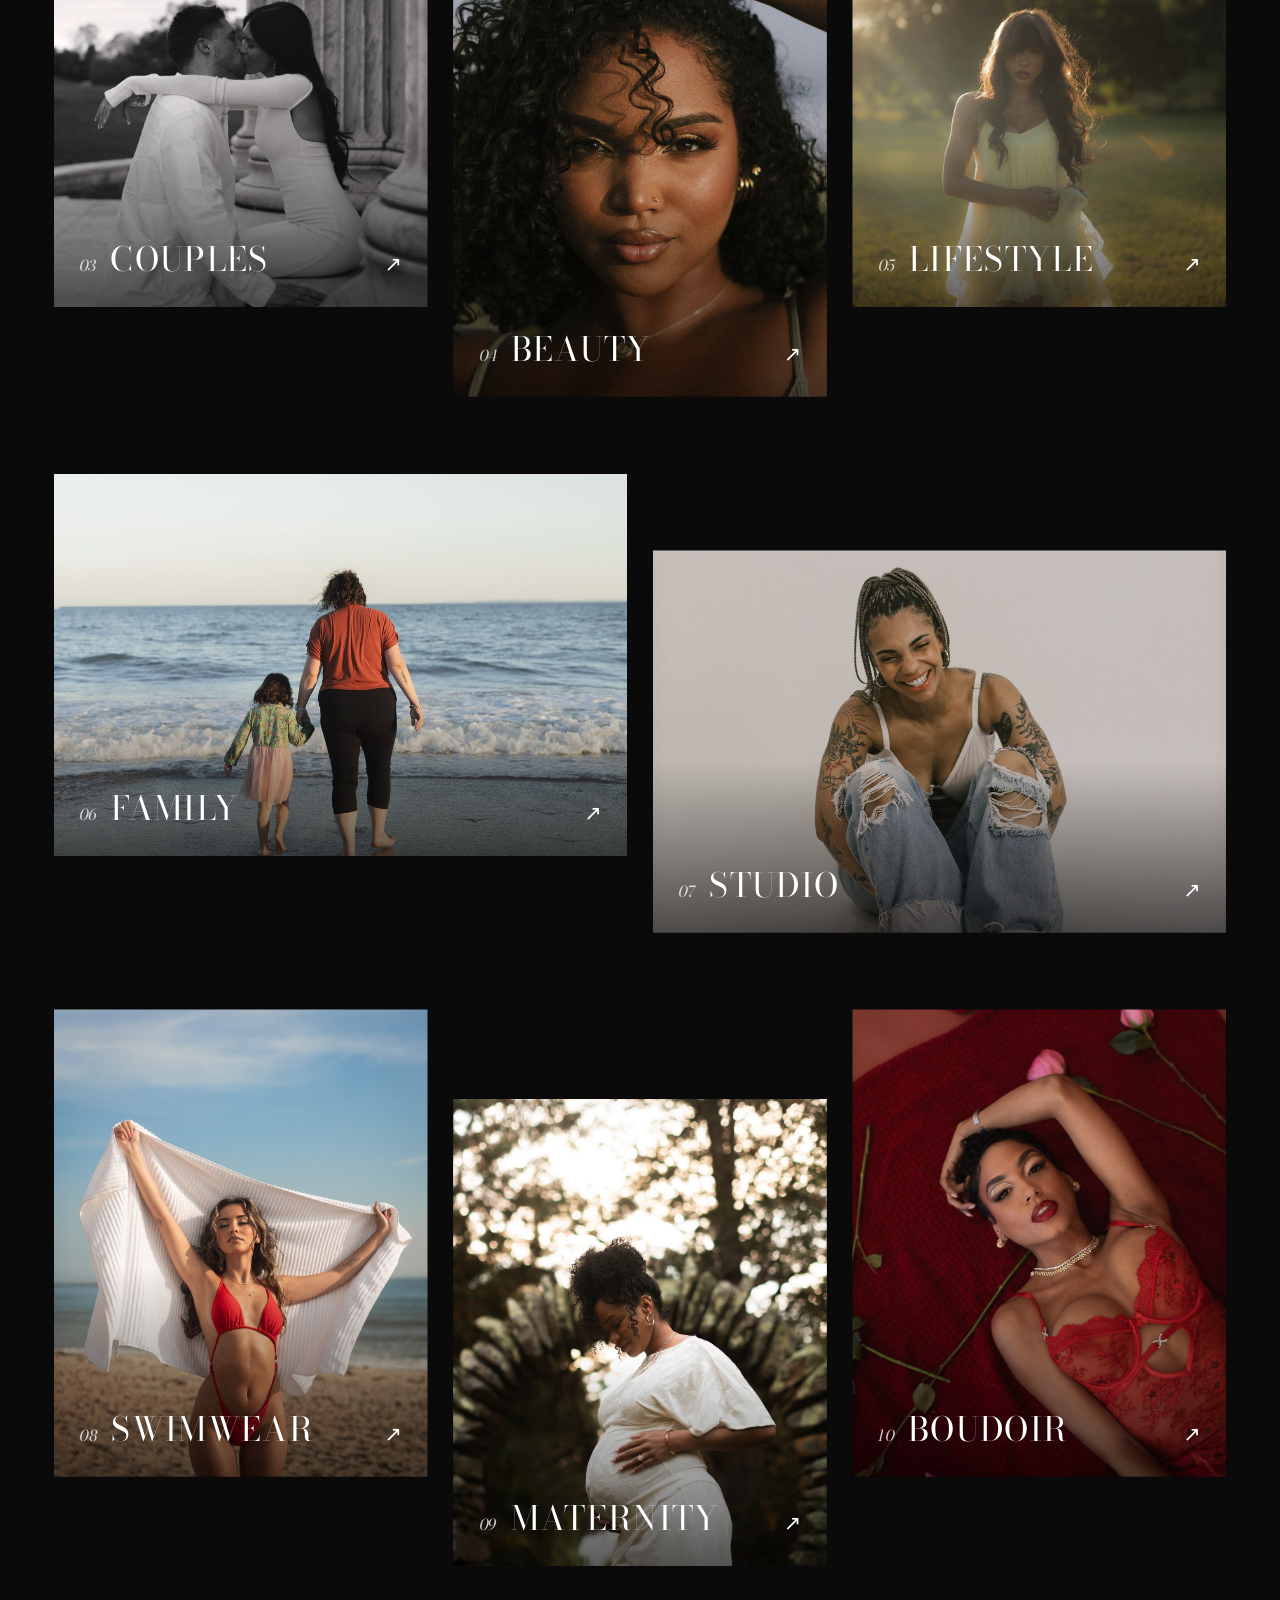
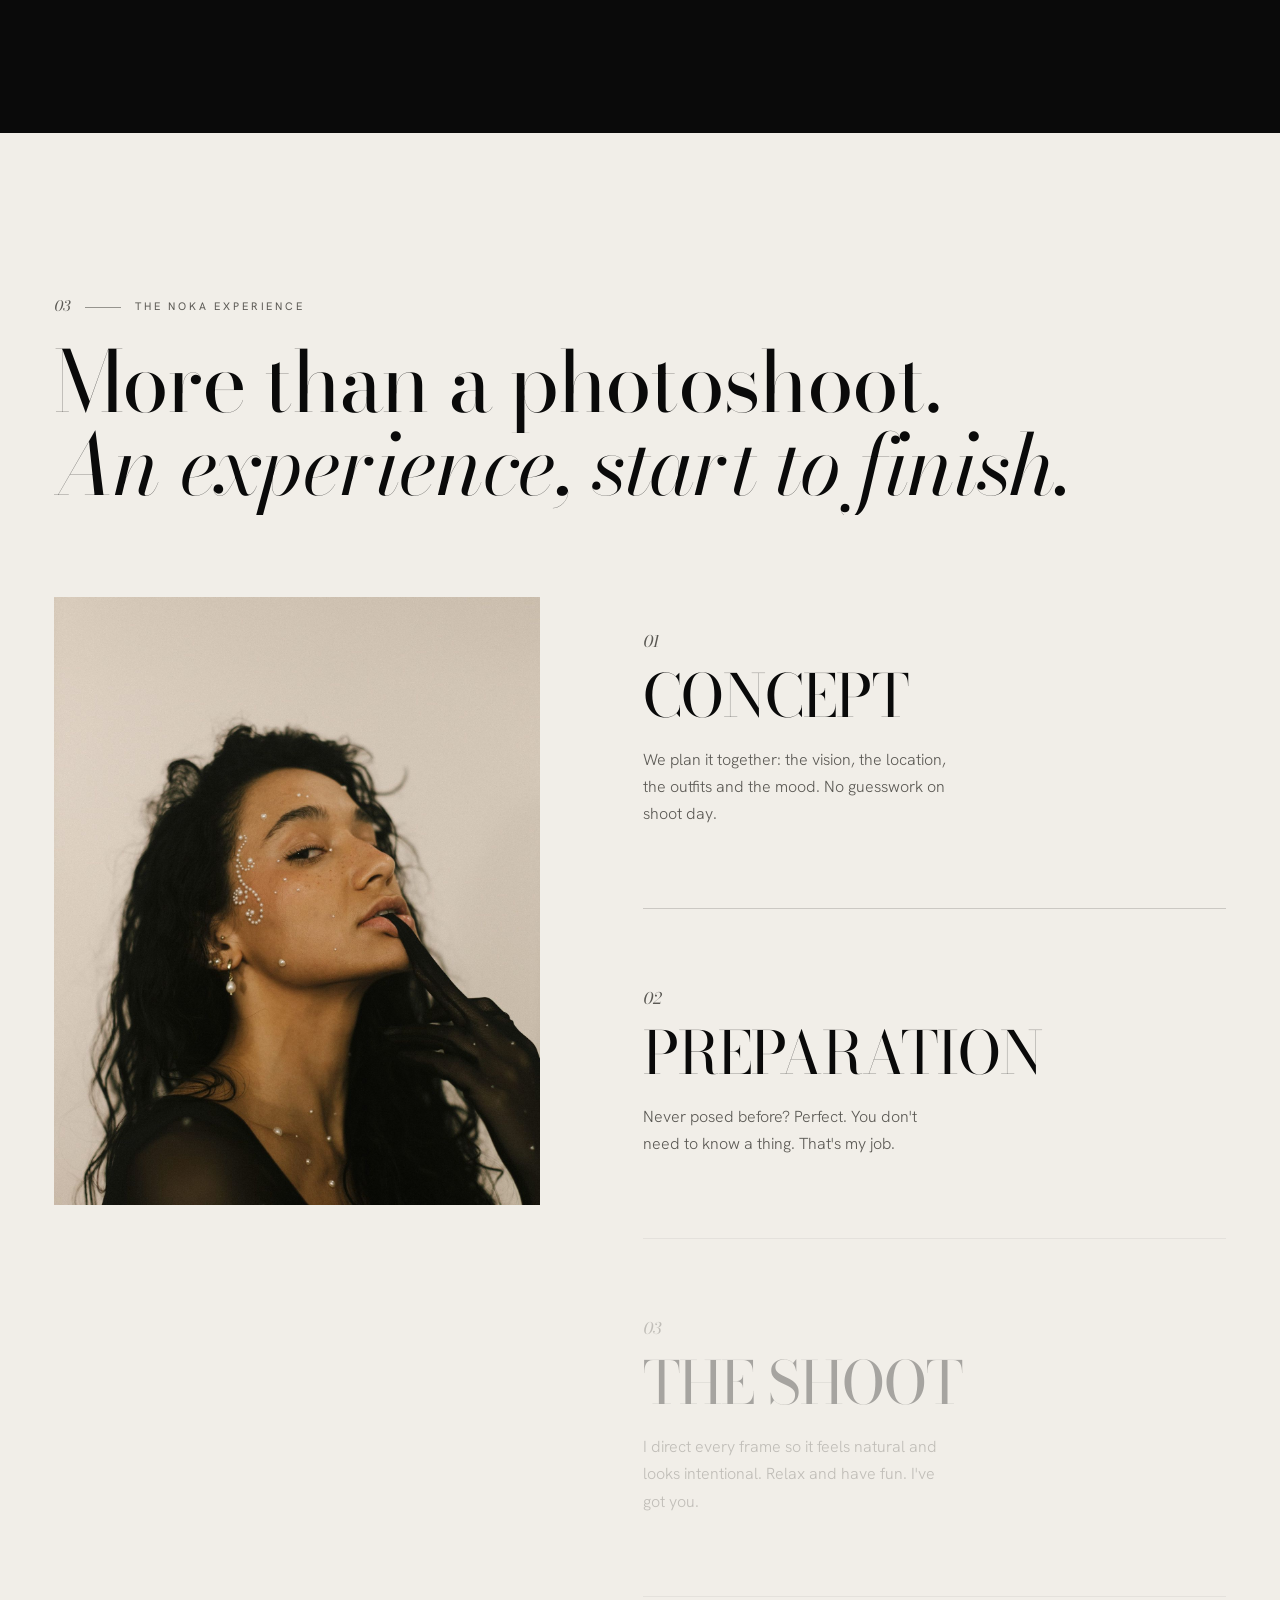
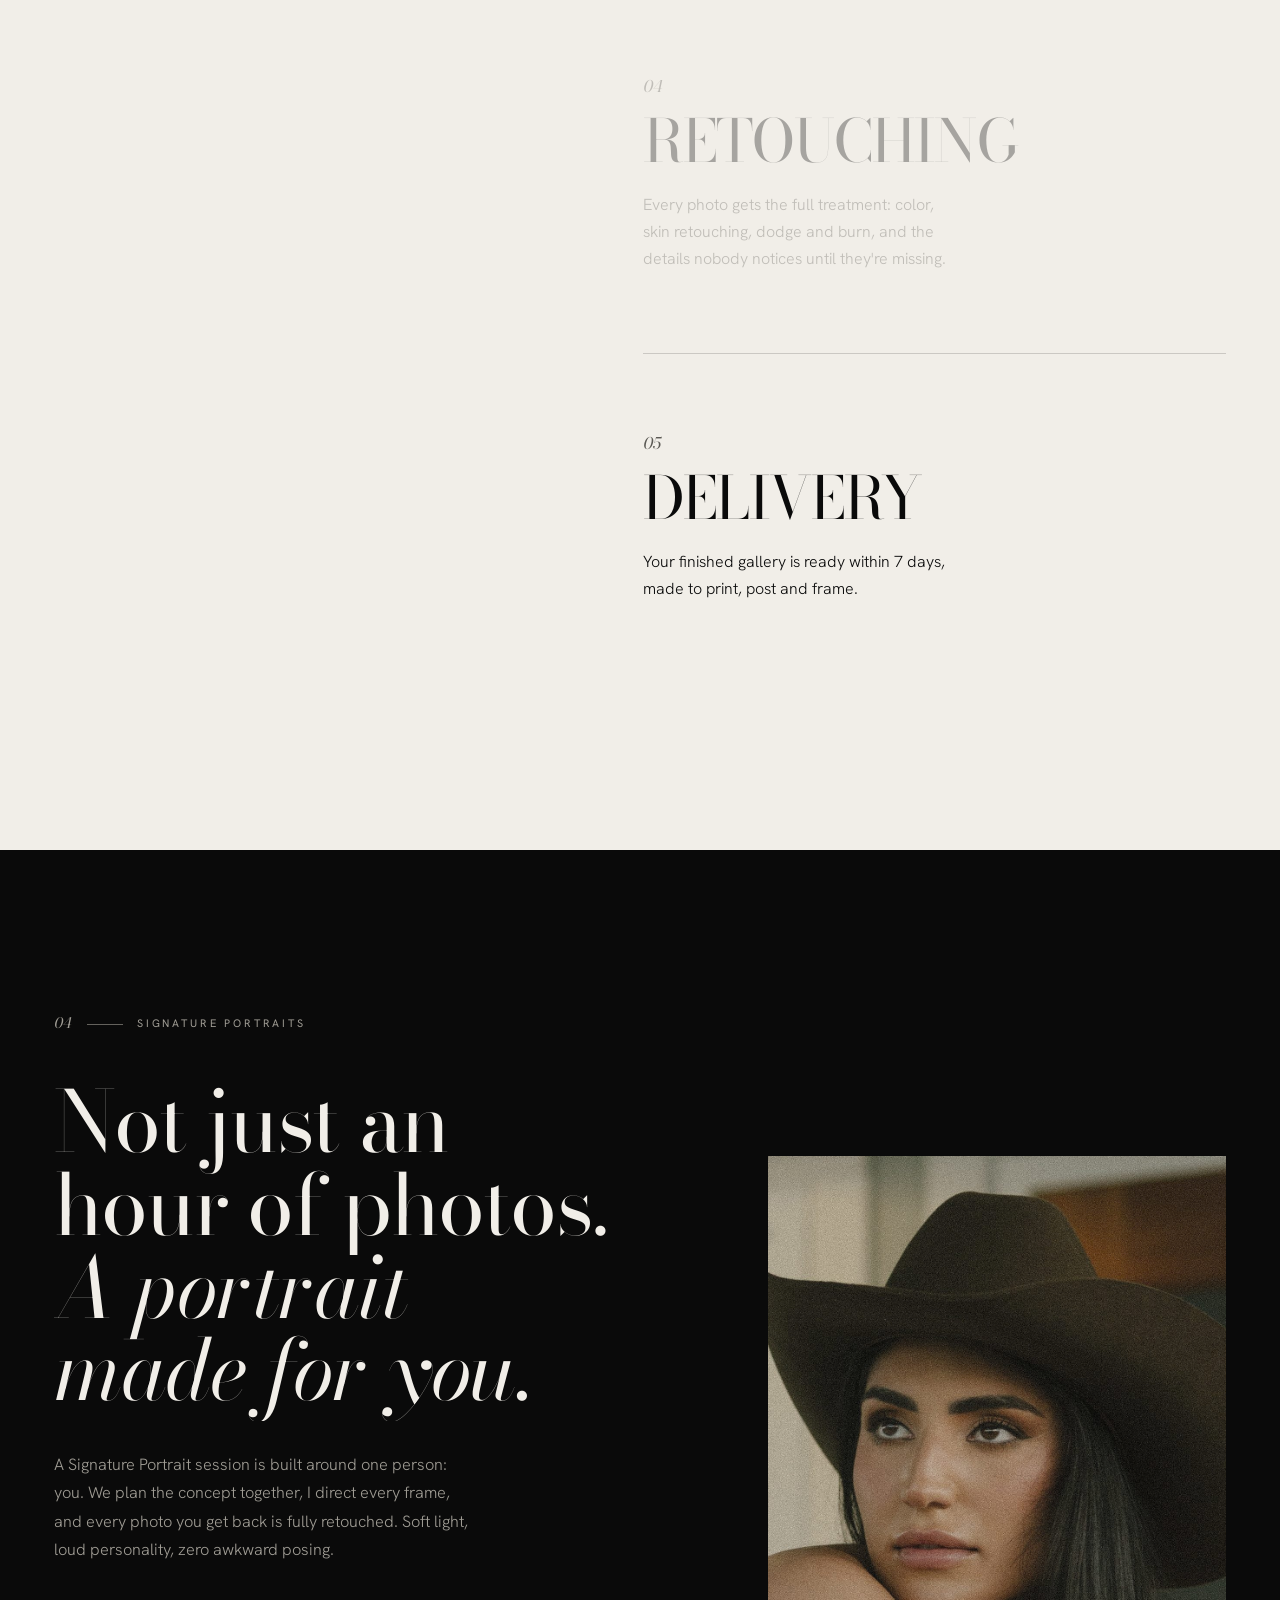
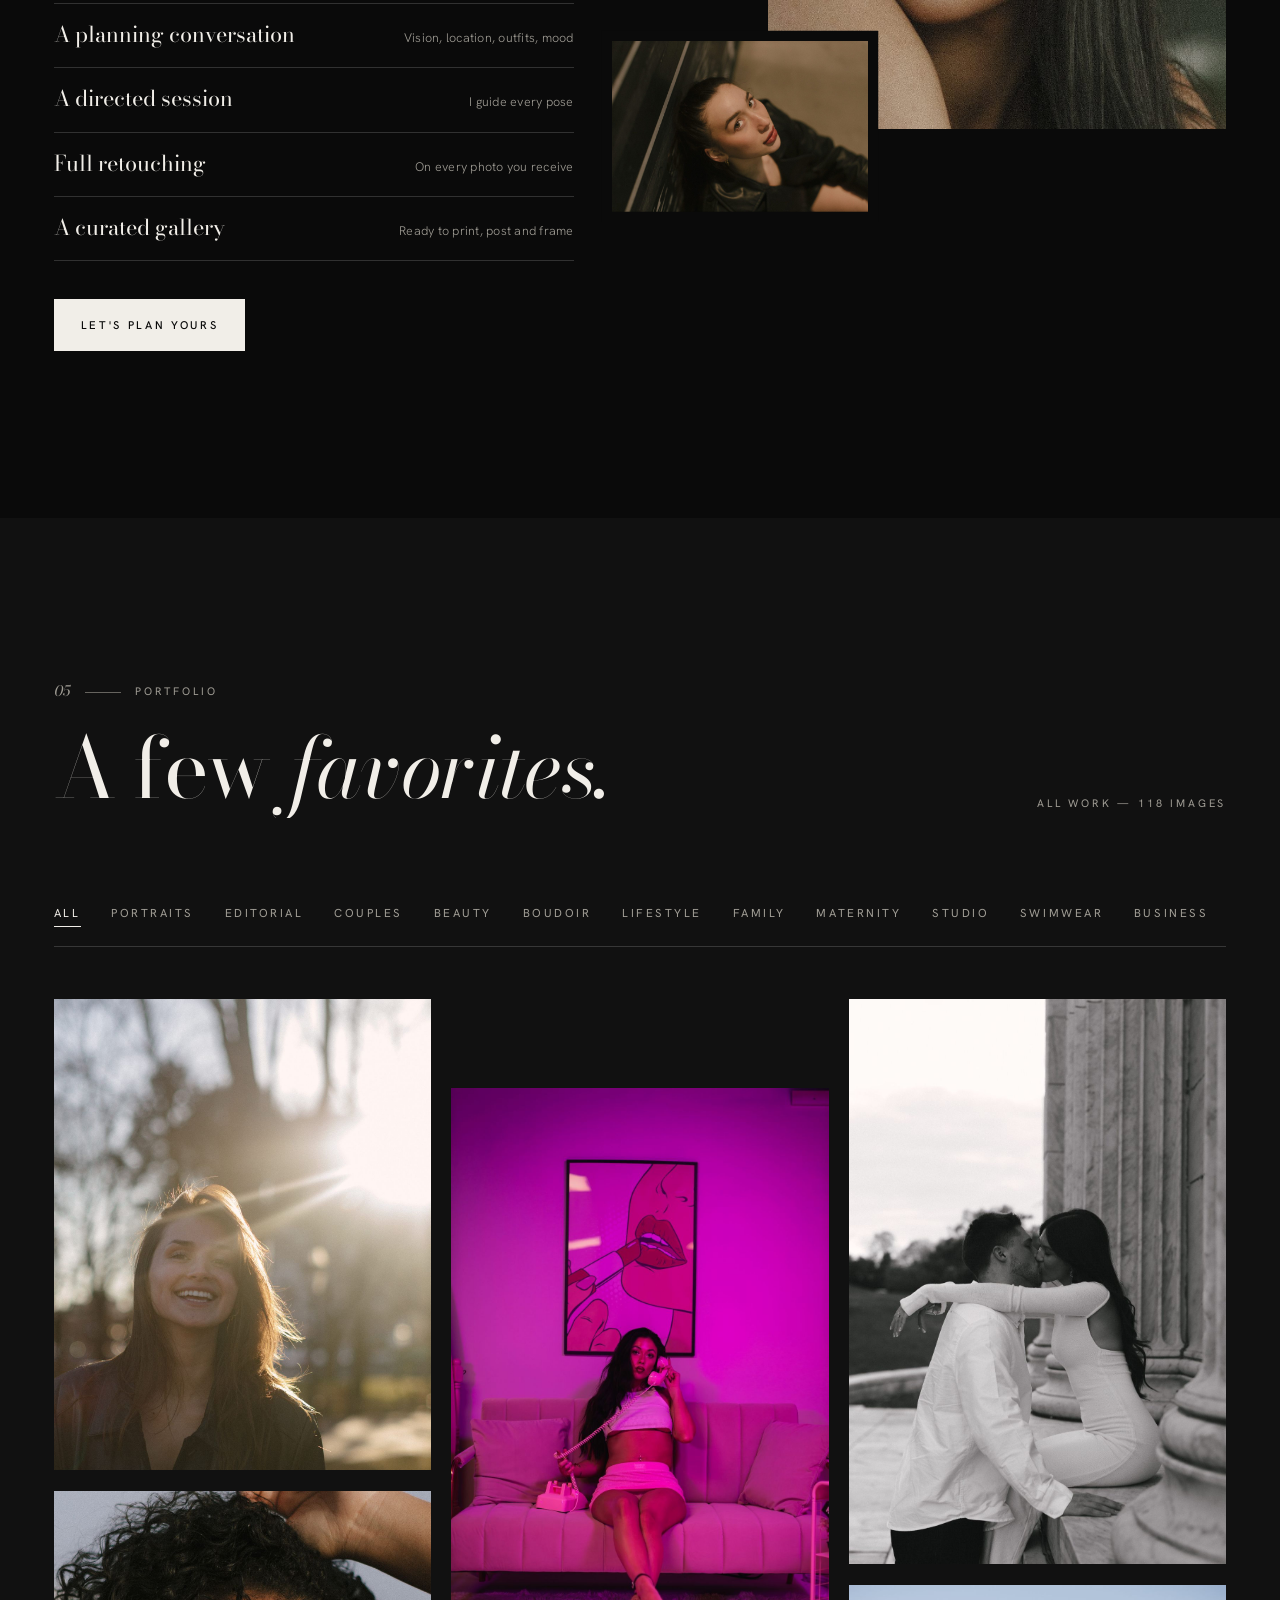
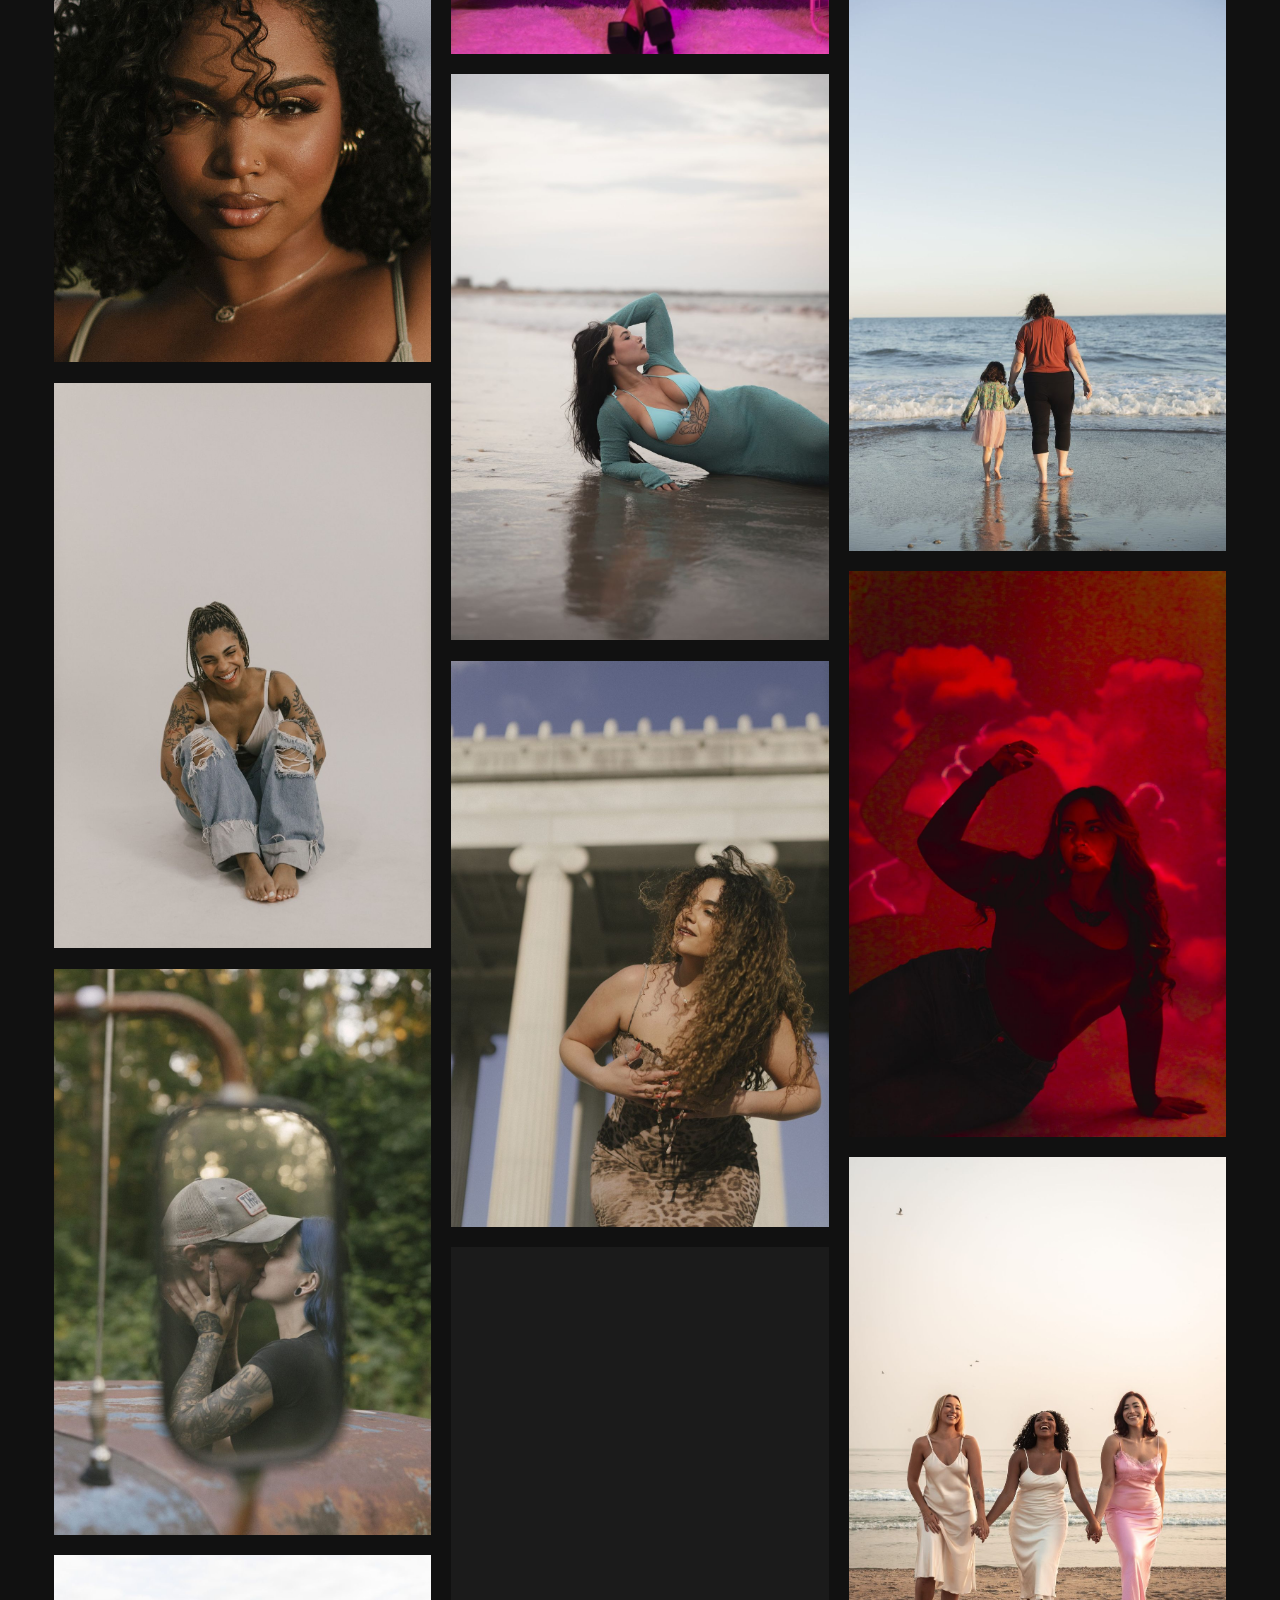
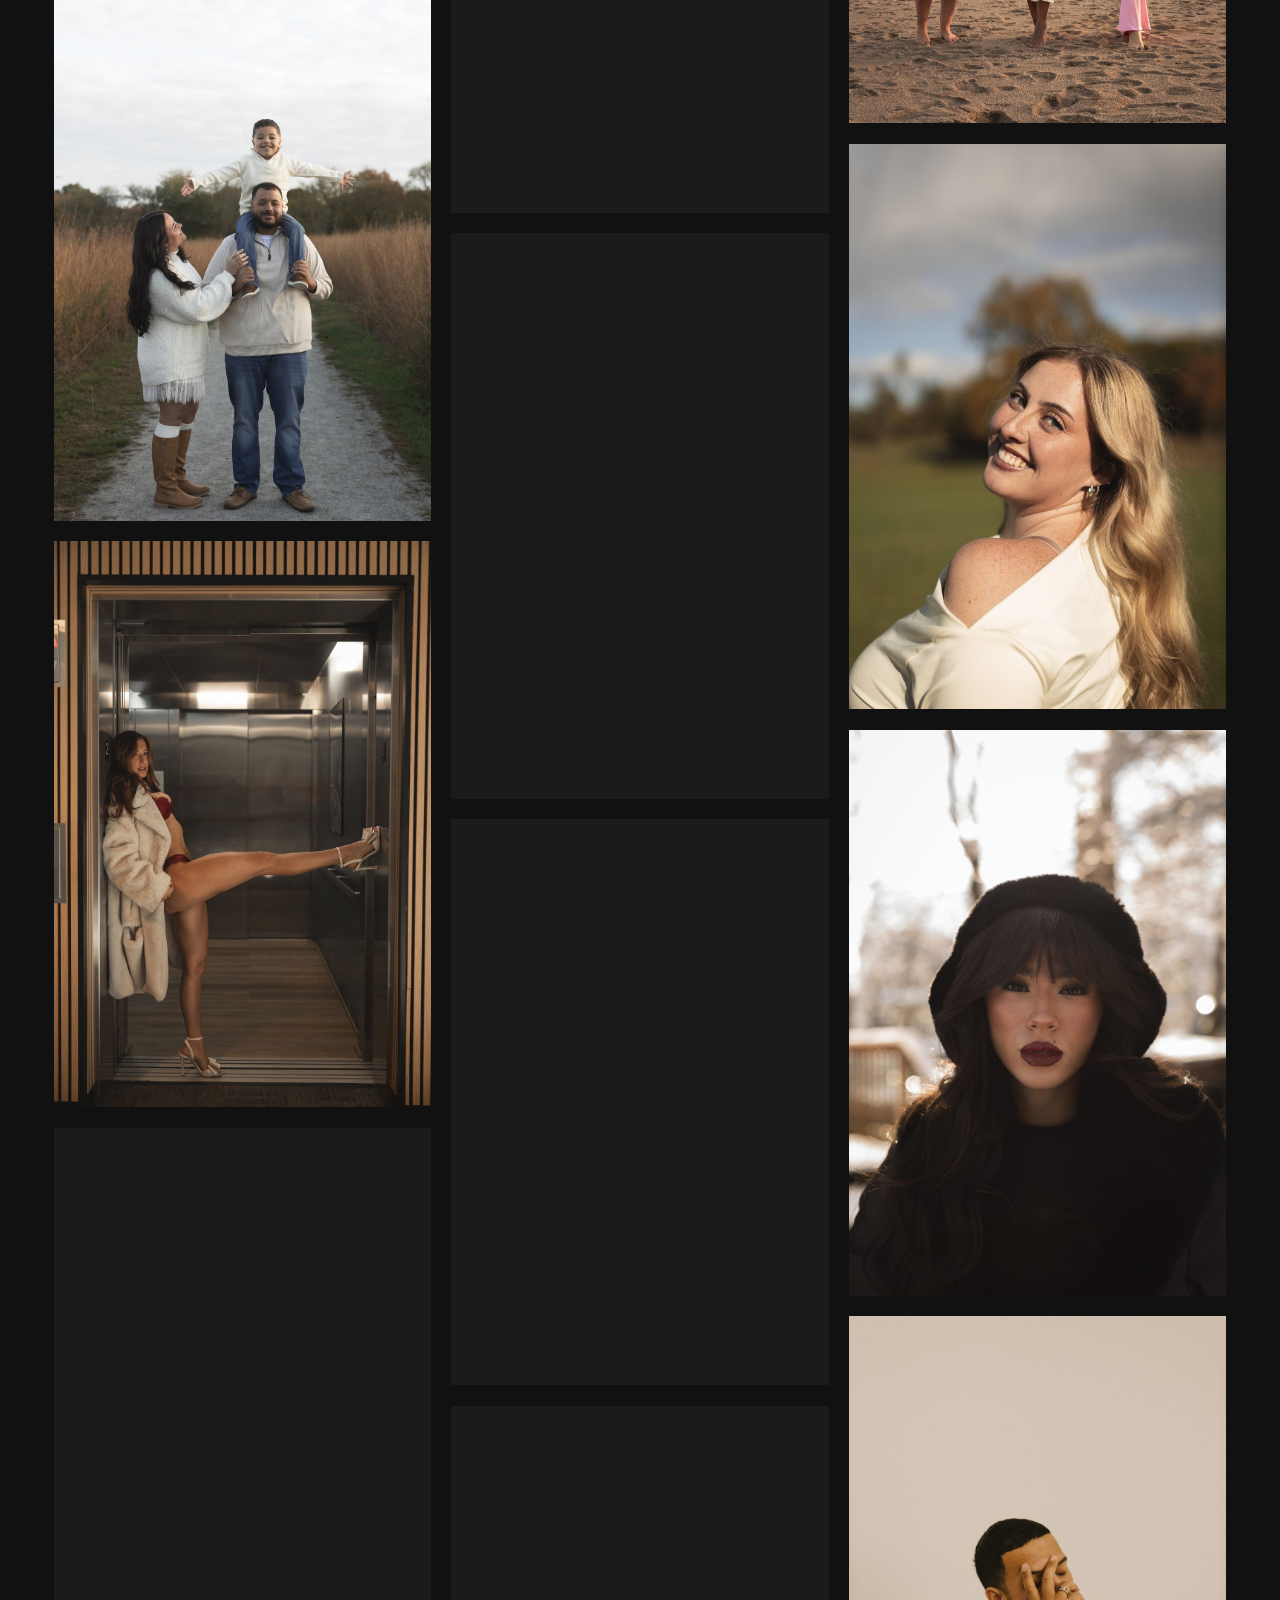
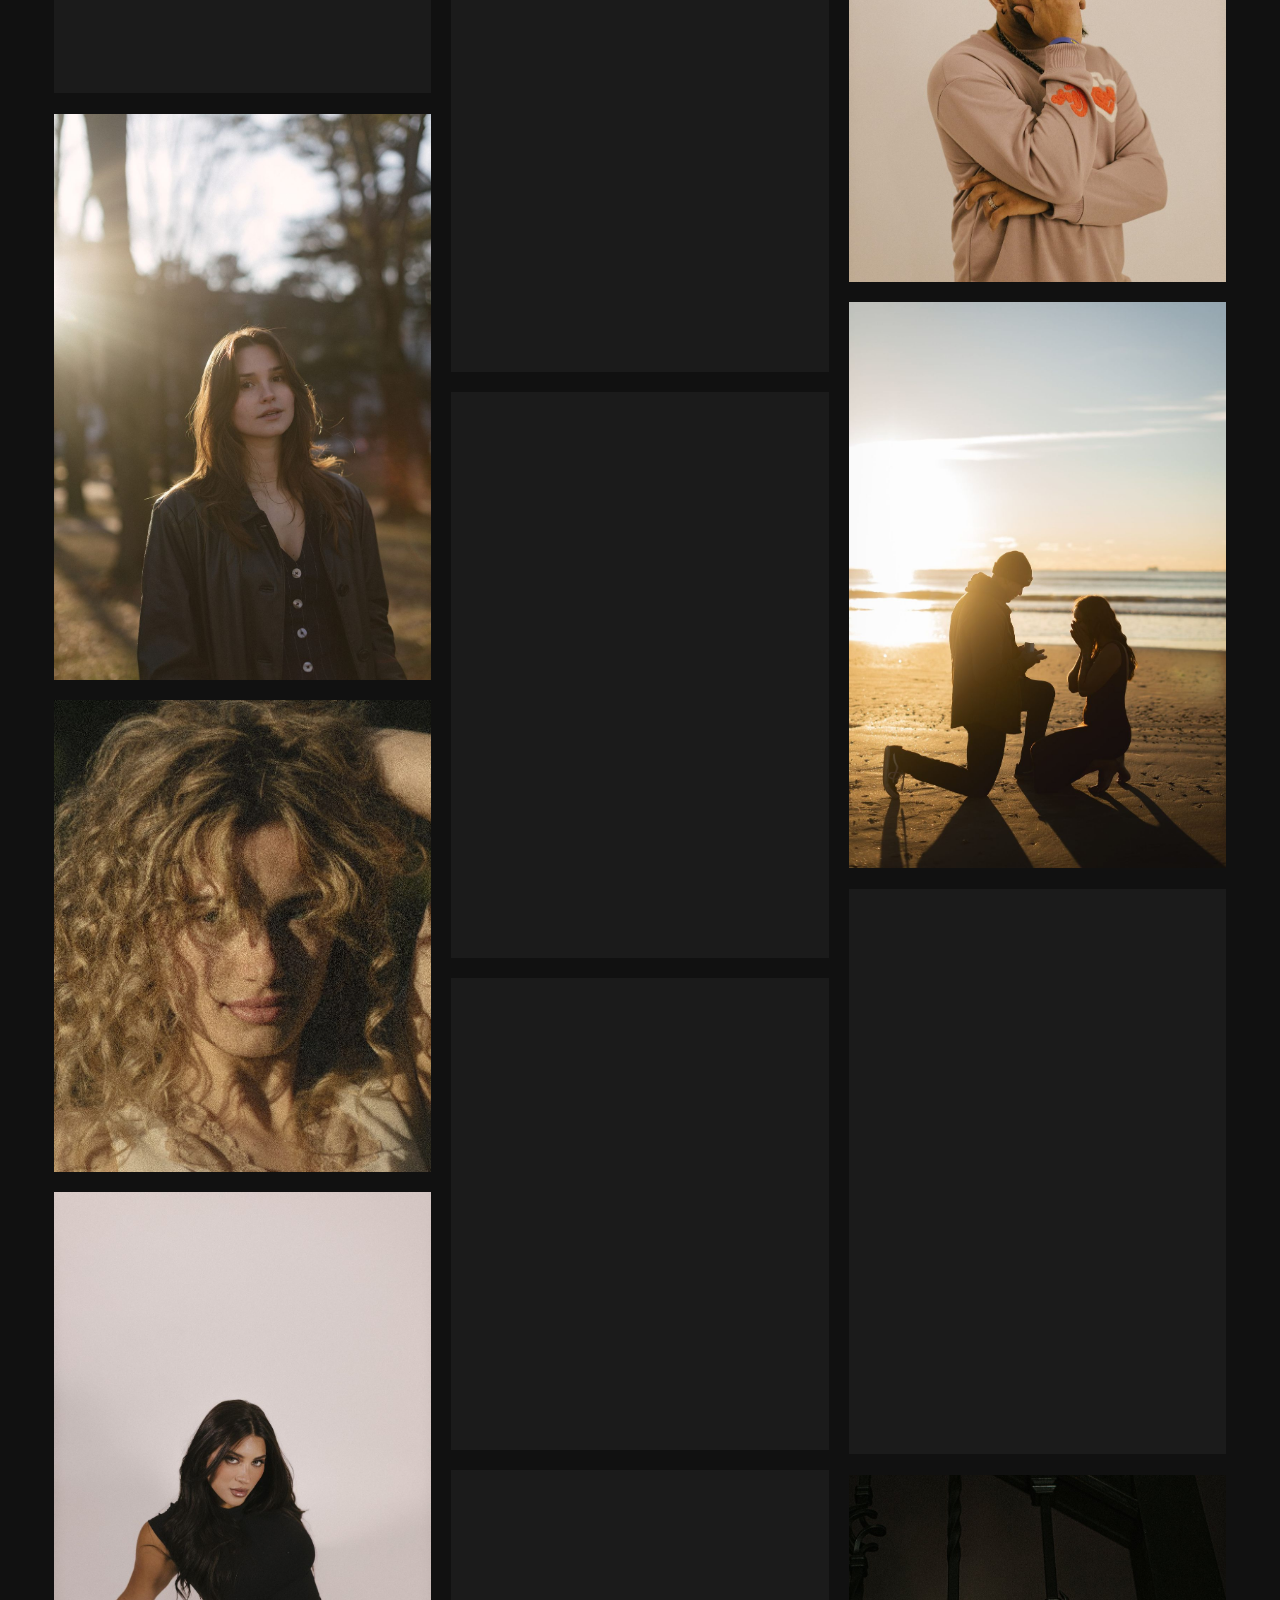
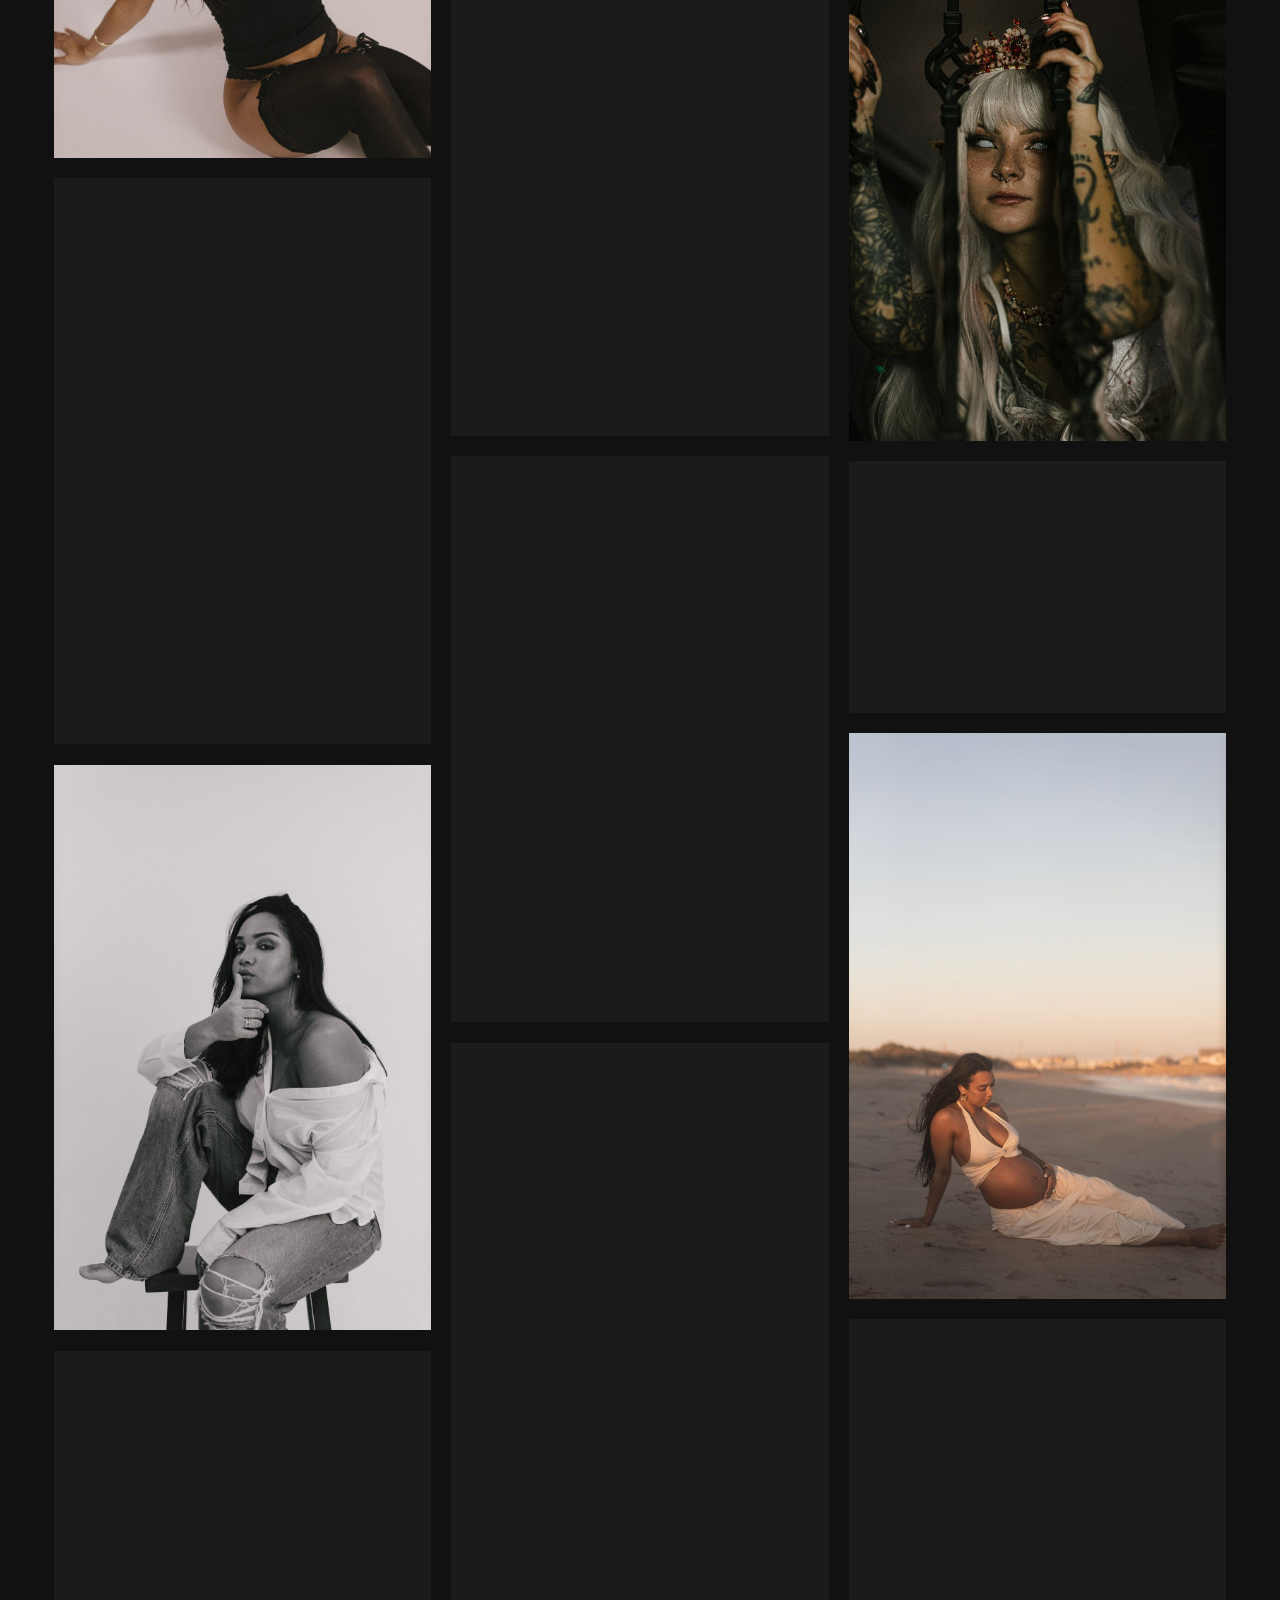
==== commit 5aba2c3a: "Homepage: Maternity and Boudoir tiles; Maternity grows to 10 photos - Featured work: 10 tiles (09 Ma" ====
--- a/index.html
+++ b/index.html
@@ -510,7 +510,7 @@
       <div class="wrap">
         <header class="sec-head">
           <p class="eyebrow reveal"><span>02</span> Featured work</p>
-          <h2 id="work-title" class="display reveal">Eight ways<br><em>to be seen.</em></h2>
+          <h2 id="work-title" class="display reveal">Ten ways<br><em>to be seen.</em></h2>
         </header>
 
         <div class="work__grid">
@@ -546,8 +546,15 @@
             <div class="tile__img mask"><img src="images/swimwear-01.jpg" style="object-position:50% 40%" width="1000" height="1250" loading="lazy" decoding="async" alt="Swimwear and beach photography in Rhode Island by Noka Photography"></div>
             <span class="tile__label"><span class="tile__idx">08</span><span class="tile__name">Swimwear</span><span class="tile__go" aria-hidden="true">↗</span></span>
           </a>
+          <a class="tile tile--i reveal" href="#portfolio" data-filter="maternity" style="--d:120">
+            <div class="tile__img mask"><img src="images/maternity-01.jpg" style="object-position:50% 60%" width="1067" height="1600" loading="lazy" decoding="async" alt="Maternity photography in Rhode Island by Noka Photography"></div>
+            <span class="tile__label"><span class="tile__idx">09</span><span class="tile__name">Maternity</span><span class="tile__go" aria-hidden="true">↗</span></span>
+          </a>
+          <a class="tile tile--j reveal" href="#portfolio" data-filter="boudoir" style="--d:240">
+            <div class="tile__img mask"><img src="images/boudoir-01.jpg" style="object-position:50% 35%" width="1067" height="1600" loading="lazy" decoding="async" alt="Boudoir photography in Rhode Island by Noka Photography"></div>
+            <span class="tile__label"><span class="tile__idx">10</span><span class="tile__name">Boudoir</span><span class="tile__go" aria-hidden="true">↗</span></span>
+          </a>
         </div>
-        <p class="pf__more reveal">See also &mdash; <a class="link-arrow" href="#portfolio" data-filter="boudoir">Boudoir <span aria-hidden="true">→</span></a> <a class="link-arrow" href="#portfolio" data-filter="maternity">Maternity <span aria-hidden="true">→</span></a></p>
       </div>
     </section>
 
--- a/css/styles.css
+++ b/css/styles.css
@@ -222,7 +222,7 @@
 .tile__img { position: relative; overflow: hidden; }
 .tile__img img { width: 100%; height: 100%; object-fit: cover; }
 .tile__img::after { content: ""; position: absolute; inset: 0; background: linear-gradient(to top, rgba(0, 0, 0, .62), rgba(0, 0, 0, 0) 45%); pointer-events: none; }
-.tile--a .tile__img, .tile--c .tile__img, .tile--d .tile__img, .tile--e .tile__img, .tile--h .tile__img { aspect-ratio: 4 / 5; }
+.tile--a .tile__img, .tile--c .tile__img, .tile--d .tile__img, .tile--e .tile__img, .tile--h .tile__img, .tile--i .tile__img, .tile--j .tile__img { aspect-ratio: 4 / 5; }
 .tile--b .tile__img, .tile--f .tile__img, .tile--g .tile__img { aspect-ratio: 3 / 2; }
 .tile__label { position: absolute; left: 0; right: 0; bottom: 0; display: flex; align-items: baseline; gap: 14px; padding: clamp(16px, 2vw, 28px); color: #fff; z-index: 2; }
 .tile__idx { font: italic 400 .95rem/1 var(--serif); opacity: .8; }
@@ -240,13 +240,15 @@
   .tile--e { grid-column: 9 / 13; }
   .tile--f { grid-column: 1 / 7; }
   .tile--g { grid-column: 7 / 13; margin-top: clamp(30px, 6vw, 90px); }
-  .tile--h { grid-column: 5 / 9; }
+  .tile--h { grid-column: 1 / 5; }
+  .tile--i { grid-column: 5 / 9; margin-top: clamp(40px, 7vw, 110px); }
+  .tile--j { grid-column: 9 / 13; }
 }
 @media (min-width: 600px) and (max-width: 899px) {
   .tile { grid-column: span 6; }
   .tile--b, .tile--f, .tile--g { grid-column: span 12; }
   .tile--g { grid-column: span 12; }
-  .tile--h { grid-column: 4 / 10; }
+  .tile--j { grid-column: 4 / 10; }
 }
 
 /* ==========================================================================
@@ -523,7 +525,7 @@
   .hero__scroll { display: none; }
   .display { font-size: clamp(2.35rem, 11vw, 3.4rem); }
   .statement { font-size: clamp(1.6rem, 7vw, 2.1rem); }
-  .tile--a .tile__img, .tile--c .tile__img, .tile--d .tile__img, .tile--e .tile__img, .tile--h .tile__img { aspect-ratio: 4 / 5; }
+  .tile--a .tile__img, .tile--c .tile__img, .tile--d .tile__img, .tile--e .tile__img, .tile--h .tile__img, .tile--i .tile__img, .tile--j .tile__img { aspect-ratio: 4 / 5; }
   .sig__list li { flex-direction: column; gap: 4px; }
   .sig__list small { text-align: left; }
   .price-row { grid-template-columns: 1fr; }
